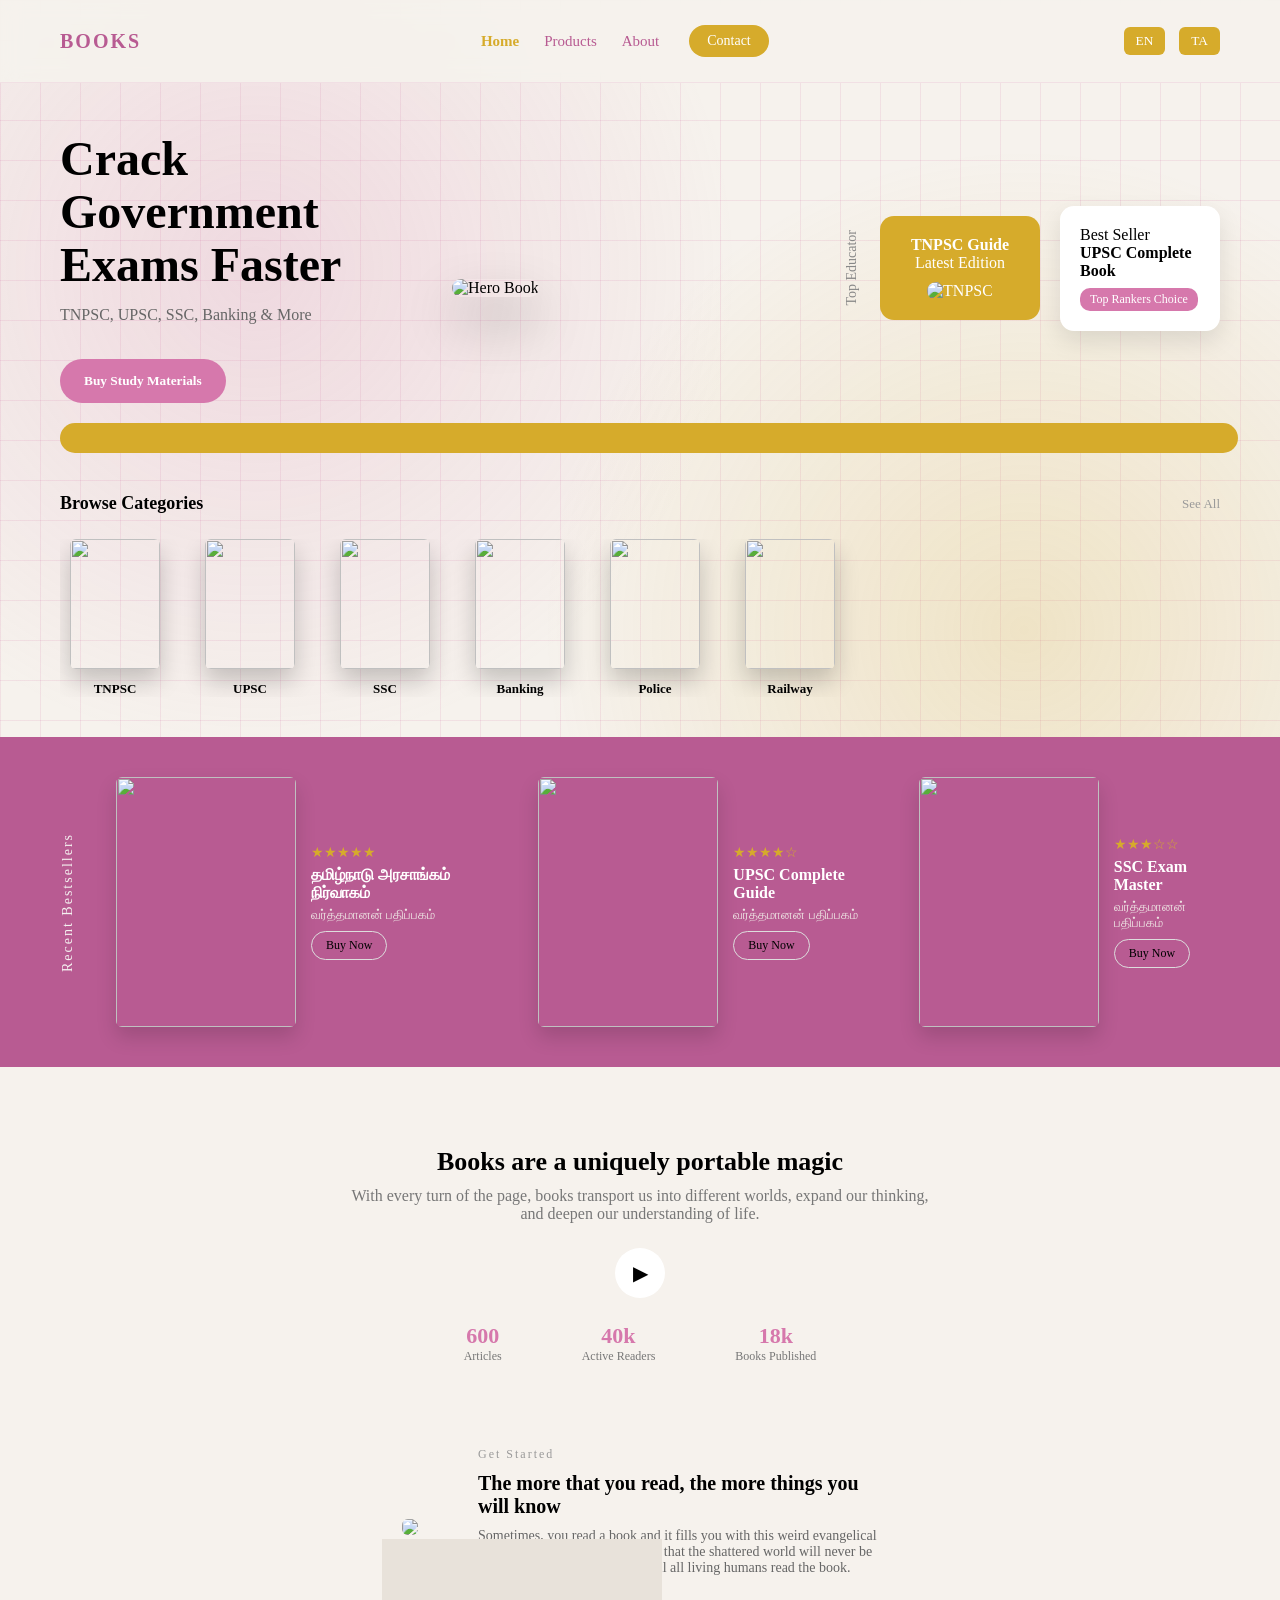
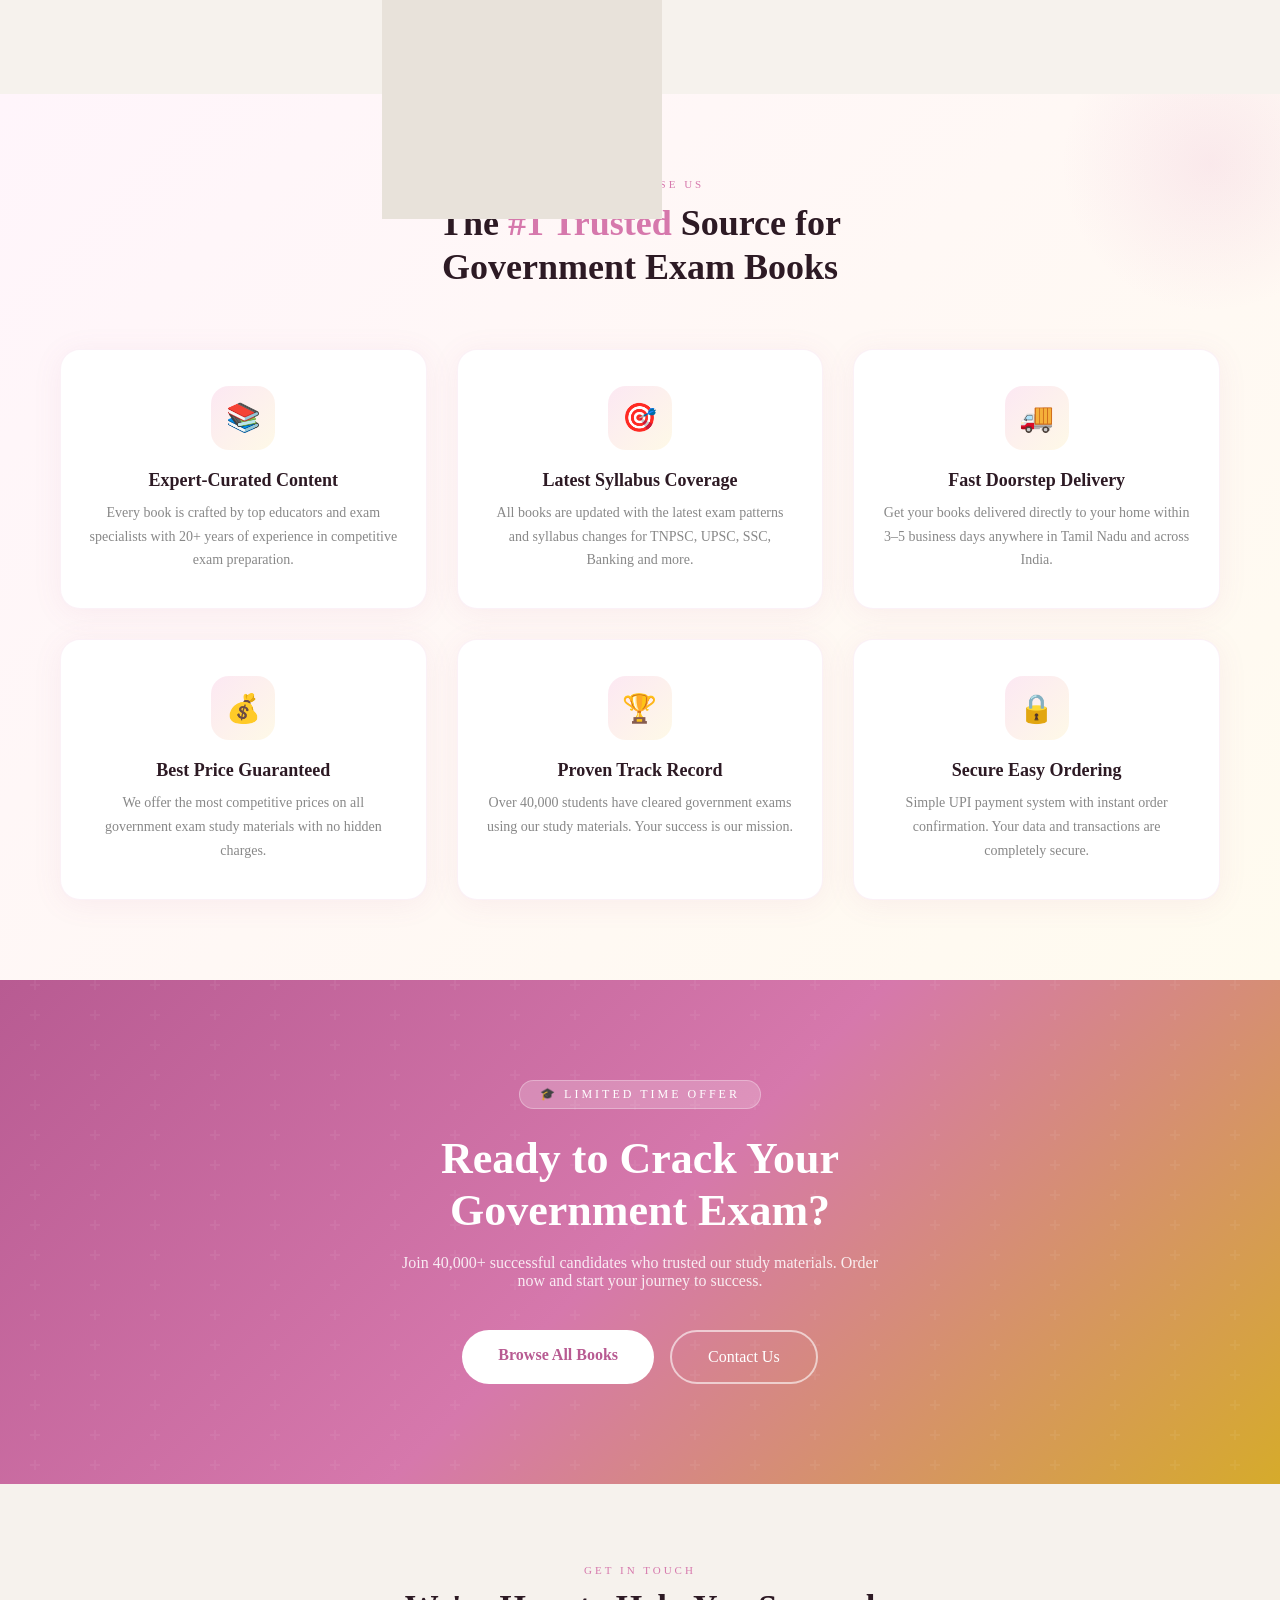
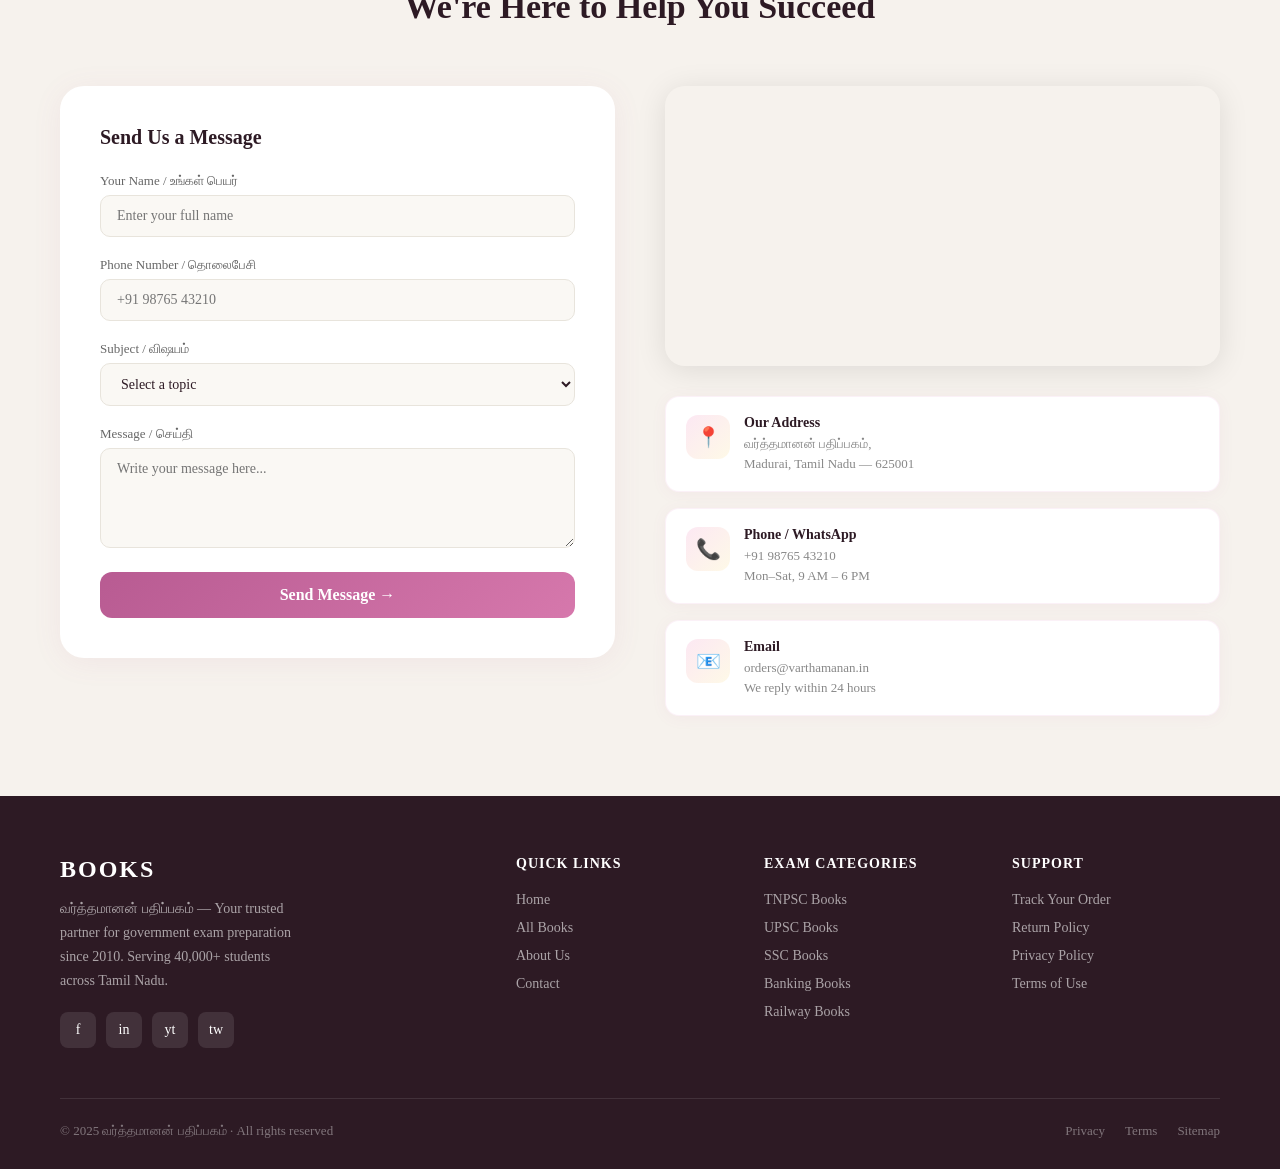
==== index.html @ db27beab "first commit" ====
<!DOCTYPE html>
<html lang="en">
  <head>
    <meta charset="UTF-8" />
    <meta name="viewport" content="width=device-width, initial-scale=1.0" />
    <title>VARTHAMANAN — Government Exam Books</title>
    <link rel="stylesheet" href="./style.css" />
  </head>
  <body>

    <!-- NAV -->
    <header class="nav">
      <a href="index.html" class="logo">BOOKS</a>
      <div class="nav-menu">
        <ul>
          <li><a href="index.html" class="nav-active">Home</a></li>
          <li><a href="products.html">Products</a></li>
          <li><a href="#contact-section">About</a></li>
        </ul>
        <button class="active" onclick="window.location.href='#contact-section'">Contact</button>
      </div>
      <div class="lang">
        <button onclick="setLang('en')">EN</button>
        <button onclick="setLang('ta')">TA</button>
      </div>
    </header>

    <!-- HERO -->
    <section class="hero">
      <div class="hero-left">
        <h1 id="title">Crack Government Exams Faster</h1>
        <p id="subtitle">TNPSC, UPSC, SSC, Banking &amp; More</p>
        <button class="cta" id="ctaBtn" onclick="window.location.href='products.html'">Buy Study Materials</button>
      </div>
      <div class="hero-center">
        <div class="book-card">
          <img src="https://covers.openlibrary.org/b/id/10523338-L.jpg" alt="Hero Book" />
        </div>
      </div>
      <div class="hero-right">
        <div class="vertical-text" id="authorLabel">Top Educator</div>
        <div class="author-card">
          <h4>TNPSC Guide</h4>
          <p>Latest Edition</p>
          <img src="https://covers.openlibrary.org/b/id/11153222-L.jpg" alt="TNPSC" />
        </div>
        <div class="audio-card">
          <p id="audioLabel">Best Seller</p>
          <h4>UPSC Complete Book</h4>
          <div class="badge">Top Rankers Choice</div>
        </div>
      </div>
      <div class="self"></div>
    </section>

    <!-- BROWSE CATEGORIES -->
    <section class="booklist-category-new-section">
      <div class="booklist-category-new-header">
        <h3>Browse Categories</h3>
        <a href="products.html">See All</a>
      </div>
      <div class="booklist-category-new-row">
        <div class="booklist-category-new-item" onclick="window.location.href='products.html?cat=tnpsc'">
          <img src="https://covers.openlibrary.org/b/id/10523338-L.jpg" />
          <p class="booklist-category-new-title">TNPSC</p>
        </div>
        <div class="booklist-category-new-item" onclick="window.location.href='products.html?cat=upsc'">
          <img src="https://covers.openlibrary.org/b/id/11153222-L.jpg" />
          <p class="booklist-category-new-title">UPSC</p>
        </div>
        <div class="booklist-category-new-item" onclick="window.location.href='products.html?cat=ssc'">
          <img src="https://covers.openlibrary.org/b/id/10594765-L.jpg" />
          <p class="booklist-category-new-title">SSC</p>
        </div>
        <div class="booklist-category-new-item" onclick="window.location.href='products.html?cat=banking'">
          <img src="https://covers.openlibrary.org/b/id/10909258-L.jpg" />
          <p class="booklist-category-new-title">Banking</p>
        </div>
        <div class="booklist-category-new-item" onclick="window.location.href='products.html?cat=police'">
          <img src="https://covers.openlibrary.org/b/id/8231856-L.jpg" />
          <p class="booklist-category-new-title">Police</p>
        </div>
        <div class="booklist-category-new-item" onclick="window.location.href='products.html?cat=railway'">
          <img src="https://covers.openlibrary.org/b/id/10521267-L.jpg" />
          <p class="booklist-category-new-title">Railway</p>
        </div>
      </div>
    </section>

    <!-- BESTSELLERS -->
    <section class="booklist-section">
      <div class="booklist-container">
        <div class="booklist-label"><p>Recent Bestsellers</p></div>
        <div class="booklist-wrapper">
          <div class="booklist-item" onclick="window.location.href='product-detail.html?id=1'" style="cursor:pointer">
            <img src="https://covers.openlibrary.org/b/id/8231856-L.jpg" />
            <div class="booklist-info">
              <div class="booklist-stars">★★★★★</div>
              <h4>தமிழ்நாடு அரசாங்கம் நிர்வாகம்</h4>
              <p>வர்த்தமானன் பதிப்பகம்</p>
              <button onclick="event.stopPropagation();window.location.href='product-detail.html?id=1'">Buy Now</button>
            </div>
          </div>
          <div class="booklist-item" onclick="window.location.href='product-detail.html?id=2'" style="cursor:pointer">
            <img src="https://covers.openlibrary.org/b/id/10521267-L.jpg" />
            <div class="booklist-info">
              <div class="booklist-stars">★★★★☆</div>
              <h4>UPSC Complete Guide</h4>
              <p>வர்த்தமானன் பதிப்பகம்</p>
              <button onclick="event.stopPropagation();window.location.href='product-detail.html?id=2'">Buy Now</button>
            </div>
          </div>
          <div class="booklist-item" onclick="window.location.href='product-detail.html?id=3'" style="cursor:pointer">
            <img src="https://covers.openlibrary.org/b/id/10594765-L.jpg" />
            <div class="booklist-info">
              <div class="booklist-stars">★★★☆☆</div>
              <h4>SSC Exam Master</h4>
              <p>வர்த்தமானன் பதிப்பகம்</p>
              <button onclick="event.stopPropagation();window.location.href='product-detail.html?id=3'">Buy Now</button>
            </div>
          </div>
        </div>
      </div>
    </section>

    <!-- ABOUT / STATS -->
    <section class="aboutsection-main">
      <div class="aboutsection-top">
        <h2>Books are a uniquely portable magic</h2>
        <p>With every turn of the page, books transport us into different worlds, expand our thinking, and deepen our understanding of life.</p>
      </div>
      <div class="aboutsection-video">
        <img src="https://images.unsplash.com/photo-1524995997946-a1c2e315a42f?w=600" />
        <div class="aboutsection-play">▶</div>
      </div>
      <div class="aboutsection-stats">
        <div><h3>600</h3><p>Articles</p></div>
        <div><h3>40k</h3><p>Active Readers</p></div>
        <div><h3>18k</h3><p>Books Published</p></div>
      </div>
      <div class="aboutsection-bottom">
        <div class="aboutsection-image">
          <div class="aboutsection-bg"></div>
          <img src="https://images.unsplash.com/photo-1527980965255-d3b416303d12?w=400" />
        </div>
        <div class="aboutsection-text">
          <span>Get Started</span>
          <h3>The more that you read, the more things you will know</h3>
          <p>Sometimes, you read a book and it fills you with this weird evangelical zeal, and you become convinced that the shattered world will never be put back together unless and until all living humans read the book.</p>
          <div class="aboutsection-sign">— Muhammad Iqbal</div>
        </div>
      </div>
    </section>

    <!-- WHY CHOOSE US -->
    <section class="why-section">
      <div class="why-heading-wrap">
        <div class="why-kicker">Why Choose Us</div>
        <h2 class="why-heading">The <span>#1 Trusted</span> Source for<br/>Government Exam Books</h2>
      </div>
      <div class="why-grid">
        <div class="why-card">
          <div class="why-icon">📚</div>
          <h4>Expert-Curated Content</h4>
          <p>Every book is crafted by top educators and exam specialists with 20+ years of experience in competitive exam preparation.</p>
        </div>
        <div class="why-card">
          <div class="why-icon">🎯</div>
          <h4>Latest Syllabus Coverage</h4>
          <p>All books are updated with the latest exam patterns and syllabus changes for TNPSC, UPSC, SSC, Banking and more.</p>
        </div>
        <div class="why-card">
          <div class="why-icon">🚚</div>
          <h4>Fast Doorstep Delivery</h4>
          <p>Get your books delivered directly to your home within 3–5 business days anywhere in Tamil Nadu and across India.</p>
        </div>
        <div class="why-card">
          <div class="why-icon">💰</div>
          <h4>Best Price Guaranteed</h4>
          <p>We offer the most competitive prices on all government exam study materials with no hidden charges.</p>
        </div>
        <div class="why-card">
          <div class="why-icon">🏆</div>
          <h4>Proven Track Record</h4>
          <p>Over 40,000 students have cleared government exams using our study materials. Your success is our mission.</p>
        </div>
        <div class="why-card">
          <div class="why-icon">🔒</div>
          <h4>Secure Easy Ordering</h4>
          <p>Simple UPI payment system with instant order confirmation. Your data and transactions are completely secure.</p>
        </div>
      </div>
    </section>

    <!-- FINAL CTA -->
    <section class="final-cta-section">
      <div class="cta-tag">🎓 Limited Time Offer</div>
      <h2>Ready to Crack Your<br/>Government Exam?</h2>
      <p>Join 40,000+ successful candidates who trusted our study materials. Order now and start your journey to success.</p>
      <div class="cta-buttons">
        <a href="products.html" class="cta-btn-primary">Browse All Books</a>
        <a href="#contact-section" class="cta-btn-secondary">Contact Us</a>
      </div>
    </section>

    <!-- CONTACT & MAP -->
    <section class="contact-section" id="contact-section">
      <div class="contact-heading-wrap">
        <span class="contact-kicker">Get In Touch</span>
        <h2 class="contact-heading">We're Here to Help You Succeed</h2>
      </div>
      <div class="contact-grid">
        <div class="contact-form-wrap">
          <h3>Send Us a Message</h3>
          <div class="cf-group">
            <label>Your Name / உங்கள் பெயர்</label>
            <input type="text" id="cf-name" placeholder="Enter your full name" />
          </div>
          <div class="cf-group">
            <label>Phone Number / தொலைபேசி</label>
            <input type="tel" id="cf-phone" placeholder="+91 98765 43210" />
          </div>
          <div class="cf-group">
            <label>Subject / விஷயம்</label>
            <select id="cf-subject">
              <option value="">Select a topic</option>
              <option>Book Order Enquiry</option>
              <option>Delivery Status</option>
              <option>Payment Issue</option>
              <option>Bulk Order Request</option>
              <option>Other</option>
            </select>
          </div>
          <div class="cf-group">
            <label>Message / செய்தி</label>
            <textarea id="cf-message" placeholder="Write your message here..."></textarea>
          </div>
          <button class="cf-submit" onclick="submitContact()">Send Message →</button>
        </div>
        <div class="map-info-wrap">
          <div class="map-embed">
            <iframe
              src="https://www.google.com/maps/embed?pb=!1m18!1m12!1m3!1d62965.13085788316!2d78.08339764999999!3d9.919314199999999!2m3!1f0!2f0!3f0!3m2!1i1024!2i768!4f13.1!3m3!1m2!1s0x3b00c582b1189633%3A0xdc955b7264f5a26d!2sMadurai%2C%20Tamil%20Nadu!5e0!3m2!1sen!2sin!4v1710000000000"
              allowfullscreen="" loading="lazy">
            </iframe>
          </div>
          <div class="contact-info-cards">
            <div class="contact-info-card">
              <div class="ci-icon">📍</div>
              <div class="ci-text">
                <h5>Our Address</h5>
                <p>வர்த்தமானன் பதிப்பகம்,<br/>Madurai, Tamil Nadu — 625001</p>
              </div>
            </div>
            <div class="contact-info-card">
              <div class="ci-icon">📞</div>
              <div class="ci-text">
                <h5>Phone / WhatsApp</h5>
                <p>+91 98765 43210<br/>Mon–Sat, 9 AM – 6 PM</p>
              </div>
            </div>
            <div class="contact-info-card">
              <div class="ci-icon">📧</div>
              <div class="ci-text">
                <h5>Email</h5>
                <p>orders@varthamanan.in<br/>We reply within 24 hours</p>
              </div>
            </div>
          </div>
        </div>
      </div>
    </section>

    <!-- FOOTER -->
    <footer class="site-footer">
      <div class="footer-grid">
        <div class="footer-brand">
          <div class="footer-logo">BOOKS</div>
          <p>வர்த்தமானன் பதிப்பகம் — Your trusted partner for government exam preparation since 2010. Serving 40,000+ students across Tamil Nadu.</p>
          <div class="footer-social">
            <a href="#">f</a>
            <a href="#">in</a>
            <a href="#">yt</a>
            <a href="#">tw</a>
          </div>
        </div>
        <div class="footer-col">
          <h5>Quick Links</h5>
          <ul>
            <li><a href="index.html">Home</a></li>
            <li><a href="products.html">All Books</a></li>
            <li><a href="#contact-section">About Us</a></li>
            <li><a href="#contact-section">Contact</a></li>
          </ul>
        </div>
        <div class="footer-col">
          <h5>Exam Categories</h5>
          <ul>
            <li><a href="products.html?cat=tnpsc">TNPSC Books</a></li>
            <li><a href="products.html?cat=upsc">UPSC Books</a></li>
            <li><a href="products.html?cat=ssc">SSC Books</a></li>
            <li><a href="products.html?cat=banking">Banking Books</a></li>
            <li><a href="products.html?cat=railway">Railway Books</a></li>
          </ul>
        </div>
        <div class="footer-col">
          <h5>Support</h5>
          <ul>
            <li><a href="#">Track Your Order</a></li>
            <li><a href="#">Return Policy</a></li>
            <li><a href="#">Privacy Policy</a></li>
            <li><a href="#">Terms of Use</a></li>
          </ul>
        </div>
      </div>
      <div class="footer-bottom">
        <p>© 2025 வர்த்தமானன் பதிப்பகம் · All rights reserved</p>
        <div class="footer-bottom-links">
          <a href="#">Privacy</a>
          <a href="#">Terms</a>
          <a href="#">Sitemap</a>
        </div>
      </div>
    </footer>

    <!-- TOAST -->
    <div class="toast" id="toast">✅ <span>Message sent!</span> We'll get back to you soon.</div>

    <script>
      const content = {
        en: {
          title: "Crack Government Exams Faster",
          subtitle: "TNPSC, UPSC, SSC, Banking & More",
          authorLabel: "Top Educator",
          audioLabel: "Best Seller",
          cta: "Buy Study Materials",
        },
        ta: {
          title: "அரசு தேர்வில் வெற்றி பெறுங்கள்",
          subtitle: "TNPSC, UPSC, SSC மற்றும் பிற தேர்வுகள்",
          authorLabel: "சிறந்த ஆசிரியர்",
          audioLabel: "சிறந்த விற்பனை",
          cta: "புத்தகங்களை வாங்க",
        },
      };

      function setLang(lang) {
        document.getElementById("title").innerText = content[lang].title;
        document.getElementById("subtitle").innerText = content[lang].subtitle;
        document.getElementById("authorLabel").innerText = content[lang].authorLabel;
        document.getElementById("audioLabel").innerText = content[lang].audioLabel;
        document.getElementById("ctaBtn").innerText = content[lang].cta;
      }

      function submitContact() {
        const name = document.getElementById('cf-name').value.trim();
        if (!name) { alert('Please enter your name.'); return; }
        const toast = document.getElementById('toast');
        toast.classList.add('show');
        setTimeout(() => toast.classList.remove('show'), 3500);
        document.getElementById('cf-name').value = '';
        document.getElementById('cf-phone').value = '';
        document.getElementById('cf-subject').value = '';
        document.getElementById('cf-message').value = '';
      }
    </script>
  </body>
</html>
---- style.css ----
* {
  margin: 0;
  padding: 0;
  box-sizing: border-box;
  font-family: "Georgia", serif;
}

/* ANIMATED GRID BACKGROUND */
body {
  background: #f6f2ed;
  overflow-x: hidden;
}

/* Grid Layer */
body::before {
  content: "";
  position: fixed;
  inset: 0;
  background-image: linear-gradient(rgba(214, 120, 172, 0.15) 1px, transparent 1px),
    linear-gradient(90deg, rgba(214, 120, 172, 0.15) 1px, transparent 1px);
  background-size: 40px 40px;
  z-index: -2;
  animation: gridMove 10s linear infinite;
}

/* Glow Gradient Layer */
body::after {
  content: "";
  position: fixed;
  inset: 0;
  background: radial-gradient(circle at 20% 30%, rgba(214, 120, 172, 0.2), transparent 40%),
    radial-gradient(circle at 80% 70%, rgba(214, 171, 43, 0.2), transparent 40%);
  z-index: -1;
  animation: glowMove 8s ease-in-out infinite alternate;
}

@keyframes gridMove {
  0% { transform: translate(0, 0); }
  100% { transform: translate(40px, 40px); }
}
@keyframes glowMove {
  0% { transform: scale(1); }
  100% { transform: scale(1.2); }
}

/* NAV */
.nav {
  display: flex;
  justify-content: space-between;
  align-items: center;
  padding: 25px 60px;
  position: sticky;
  top: 0;
  z-index: 100;
  background: rgba(246, 242, 237, 0.92);
  backdrop-filter: blur(10px);
  border-bottom: 1px solid rgba(214, 120, 172, 0.15);
}
.logo {
  font-weight: bold;
  letter-spacing: 2px;
  font-size: 20px;
  color: #b85b92;
  text-decoration: none;
}
.nav-menu { display: flex; align-items: center; gap: 25px; }
.nav-menu ul { display: flex; align-items: center; gap: 25px; }
.nav-menu ul li { list-style: none; }
.nav-menu ul li a {
  text-decoration: none;
  color: #b85b92;
  transition: 0.2s;
  font-size: 15px;
}
.nav-menu ul li a:hover { color: #d6ab2b; }
.nav-menu button {
  border: none; padding: 8px 18px; margin: 0 5px;
  border-radius: 20px; background: #eee; cursor: pointer;
  transition: 0.2s; font-size: 14px;
}
.nav-menu button:hover { background: #d678ac; color: white; }
.nav-menu .active { background: #d6ab2b; color: white; }
.lang button {
  margin-left: 10px; padding: 6px 12px; border: none;
  border-radius: 6px; background: #d6ab2b; color: white; cursor: pointer;
}

/* HERO */
.hero {
  display: flex; align-items: center; justify-content: space-between;
  padding: 50px 60px; position: relative;
}
.hero-left { width: 300px; }
.hero-left h1 { font-size: 48px; line-height: 1.1; }
.hero-left p { margin: 15px 0; color: #666; }
.cta {
  margin-top: 20px; padding: 14px 24px; border: none;
  border-radius: 30px; background: #d678ac; color: white;
  font-weight: bold; cursor: pointer; transition: 0.3s;
}
.cta:hover { background: #b85b92; }
.hero-center { position: relative; }
.book-card { width: 300px; transform: translateY(20px); }
.book-card img { width: 100%; border-radius: 12px; box-shadow: 0 25px 50px rgba(0,0,0,0.25); }
.hero-right { display: flex; align-items: center; gap: 20px; }
.hero-para { width: 50%; }
.vertical-text { writing-mode: vertical-rl; transform: rotate(180deg); font-size: 14px; color: #888; }
.self { width: 92%; background-color: #d6ab2b; border-radius: 20px; height: 30px; position: absolute; bottom: 0%; }
.author-card {
  background: #d6ab2b; padding: 20px; border-radius: 14px;
  width: 160px; text-align: center; color: white;
}
.author-card img { width: 100%; border-radius: 10px; margin-top: 10px; }
.audio-card { background: #fff; padding: 20px; border-radius: 14px; width: 160px; box-shadow: 0 10px 25px rgba(0,0,0,0.1); }
.audio-card .badge {
  background: #d678ac; color: white; padding: 4px 10px;
  border-radius: 10px; font-size: 12px; display: inline-block; margin-top: 8px;
}
@media (max-width: 900px) {
  .hero { flex-direction: column; gap: 40px; text-align: center; }
  .hero-right { flex-direction: column; }
}

/* BOOKLIST SECTION */
.booklist-section { background-color: #b85b92; padding: 40px 60px; color: #fff; }
.booklist-container { display: flex; align-items: center; gap: 40px; }
.booklist-label { writing-mode: vertical-rl; transform: rotate(180deg); font-size: 14px; color: #f4f0f0; letter-spacing: 2px; }
.booklist-wrapper { display: flex; gap: 50px; }
.booklist-item { display: flex; align-items: center; gap: 15px; transition: 0.3s ease; }
.booklist-item img { width: 180px; height: 250px; object-fit: cover; border-radius: 6px; box-shadow: 0 10px 20px rgba(0,0,0,0.15); }
.booklist-info h4 { font-size: 16px; margin: 5px 0; }
.booklist-info p { font-size: 13px; color: #ede2e2; }
.booklist-stars { color: #d6ab2b; font-size: 14px; }
.booklist-info button { margin-top: 8px; padding: 6px 14px; border-radius: 20px; border: 1px solid #ddd; background: transparent; cursor: pointer; font-size: 12px; transition: 0.3s; }
.booklist-item:hover { transform: translateY(-5px); }
.booklist-item:hover button { background: #d678ac; color: #fff; border-color: #d678ac; }
@media (max-width: 900px) {
  .booklist-container { flex-direction: column; }
  .booklist-label { writing-mode: horizontal-tb; transform: none; }
  .booklist-wrapper { flex-direction: column; gap: 25px; }
}

/* BROWSE CATEGORIES */
.booklist-category-new-section { padding: 40px 60px; }
.booklist-category-new-header { display: flex; justify-content: space-between; align-items: center; margin-bottom: 25px; }
.booklist-category-new-header h3 { font-size: 18px; }
.booklist-category-new-header a { font-size: 13px; text-decoration: none; color: #999; }
.booklist-category-new-row { display: flex; gap: 25px; overflow-x: auto; }
.booklist-category-new-item { min-width: 110px; text-align: center; cursor: pointer; transition: 0.3s; }
.booklist-category-new-item img { width: 90px; height: 130px; object-fit: cover; border-radius: 6px; box-shadow: 0 12px 25px rgba(0,0,0,0.2); }
.booklist-category-new-title { margin-top: 8px; font-size: 13px; font-weight: 600; }
.booklist-category-new-item:hover { transform: translateY(-8px) scale(1.05); }
.booklist-category-new-row::-webkit-scrollbar { display: none; }

/* ABOUT SECTION */
.aboutsection-main { padding: 80px 60px; text-align: center; }
.aboutsection-top h2 { font-size: 26px; margin-bottom: 10px; }
.aboutsection-top p { color: #777; max-width: 600px; margin: auto; }
.aboutsection-video { position: relative; margin: 40px auto; width: 500px; }
.aboutsection-video img { width: 100%; border-radius: 6px; }
.aboutsection-play {
  position: absolute; top: 50%; left: 50%; transform: translate(-50%, -50%);
  background: white; width: 50px; height: 50px; border-radius: 50%;
  display: flex; align-items: center; justify-content: center;
  font-size: 20px; cursor: pointer;
}
.aboutsection-stats { display: flex; justify-content: center; gap: 80px; margin: 30px 0; }
.aboutsection-stats h3 { color: #d678ac; font-size: 22px; }
.aboutsection-stats p { font-size: 12px; color: #777; }
.aboutsection-bottom { display: flex; align-items: center; justify-content: center; gap: 60px; margin-top: 80px; }
.aboutsection-image { position: relative; }
.aboutsection-image img { width: 280px; border-radius: 6px; position: relative; z-index: 2; }
.aboutsection-bg { position: absolute; width: 280px; height: 280px; background: #e8e2da; top: 20px; left: -20px; z-index: 1; }
.aboutsection-text { max-width: 400px; text-align: left; }
.aboutsection-text span { font-size: 12px; letter-spacing: 2px; color: #999; }
.aboutsection-text h3 { margin: 10px 0; font-size: 20px; }
.aboutsection-text p { color: #666; font-size: 14px; margin-bottom: 20px; }
.aboutsection-sign { font-family: cursive; color: #999; }
@media (max-width: 900px) {
  .aboutsection-bottom { flex-direction: column; text-align: center; }
  .aboutsection-text { text-align: center; }
  .aboutsection-video { width: 100%; }
}

/* ========== WHY CHOOSE US SECTION ========== */
.why-section {
  padding: 80px 60px;
  background: linear-gradient(135deg, #fff5fb 0%, #fffbef 100%);
  position: relative;
  overflow: hidden;
}
.why-section::before {
  content: '';
  position: absolute;
  top: -80px; right: -80px;
  width: 300px; height: 300px;
  background: radial-gradient(circle, rgba(214,120,172,0.12), transparent 70%);
  border-radius: 50%;
}
.why-heading-wrap { text-align: center; margin-bottom: 60px; }
.why-kicker {
  display: inline-block;
  font-size: 11px; letter-spacing: 3px; text-transform: uppercase;
  color: #d678ac; margin-bottom: 12px; font-family: Georgia, serif;
}
.why-heading { font-size: 36px; font-weight: bold; color: #2d1a24; line-height: 1.2; }
.why-heading span { color: #d678ac; }
.why-grid {
  display: grid;
  grid-template-columns: repeat(3, 1fr);
  gap: 30px;
}
.why-card {
  background: white;
  border-radius: 20px;
  padding: 36px 28px;
  text-align: center;
  box-shadow: 0 4px 30px rgba(184,91,146,0.08);
  border: 1px solid rgba(214,120,172,0.1);
  transition: all 0.3s ease;
  position: relative;
  overflow: hidden;
}
.why-card::after {
  content: '';
  position: absolute;
  bottom: 0; left: 0; right: 0;
  height: 3px;
  background: linear-gradient(90deg, #d678ac, #d6ab2b);
  transform: scaleX(0);
  transition: transform 0.3s ease;
}
.why-card:hover { transform: translateY(-8px); box-shadow: 0 12px 50px rgba(184,91,146,0.15); }
.why-card:hover::after { transform: scaleX(1); }
.why-icon {
  width: 64px; height: 64px; margin: 0 auto 20px;
  background: linear-gradient(135deg, #fce8f3, #fef9e7);
  border-radius: 18px; display: flex; align-items: center;
  justify-content: center; font-size: 28px;
}
.why-card h4 { font-size: 18px; color: #2d1a24; margin-bottom: 10px; }
.why-card p { font-size: 14px; color: #888; line-height: 1.7; }
@media (max-width: 900px) {
  .why-grid { grid-template-columns: 1fr; }
  .why-section { padding: 60px 24px; }
}

/* ========== FINAL CTA SECTION ========== */
.final-cta-section {
  padding: 100px 60px;
  background: linear-gradient(135deg, #b85b92 0%, #d678ac 50%, #d6ab2b 100%);
  text-align: center;
  position: relative;
  overflow: hidden;
}
.final-cta-section::before {
  content: '';
  position: absolute; inset: 0;
  background: url("data:image/svg+xml,%3Csvg width='60' height='60' viewBox='0 0 60 60' xmlns='http://www.w3.org/2000/svg'%3E%3Cg fill='none' fill-rule='evenodd'%3E%3Cg fill='%23ffffff' fill-opacity='0.05'%3E%3Cpath d='M36 34v-4h-2v4h-4v2h4v4h2v-4h4v-2h-4zm0-30V0h-2v4h-4v2h4v4h2V6h4V4h-4z'/%3E%3C/g%3E%3C/g%3E%3C/svg%3E");
}
.final-cta-section .cta-tag {
  display: inline-block;
  background: rgba(255,255,255,0.2);
  color: white; font-size: 12px; letter-spacing: 3px;
  text-transform: uppercase; padding: 6px 20px;
  border-radius: 30px; margin-bottom: 24px;
  border: 1px solid rgba(255,255,255,0.3);
}
.final-cta-section h2 {
  font-size: 44px; color: white; line-height: 1.2;
  margin-bottom: 16px; font-weight: bold;
}
.final-cta-section p { color: rgba(255,255,255,0.85); font-size: 16px; max-width: 500px; margin: 0 auto 40px; }
.cta-buttons { display: flex; gap: 16px; justify-content: center; flex-wrap: wrap; }
.cta-btn-primary {
  padding: 16px 36px; background: white; color: #b85b92;
  border: none; border-radius: 30px; font-size: 16px; font-weight: bold;
  cursor: pointer; transition: 0.3s; text-decoration: none; display: inline-block;
}
.cta-btn-primary:hover { transform: translateY(-3px); box-shadow: 0 12px 40px rgba(0,0,0,0.2); }
.cta-btn-secondary {
  padding: 16px 36px; background: transparent; color: white;
  border: 2px solid rgba(255,255,255,0.6); border-radius: 30px;
  font-size: 16px; cursor: pointer; transition: 0.3s;
  text-decoration: none; display: inline-block;
}
.cta-btn-secondary:hover { background: rgba(255,255,255,0.15); }

/* ========== CONTACT & MAP SECTION ========== */
.contact-section { padding: 80px 60px; background: #f6f2ed; }
.contact-heading-wrap { text-align: center; margin-bottom: 60px; }
.contact-kicker { font-size: 11px; letter-spacing: 3px; text-transform: uppercase; color: #d678ac; margin-bottom: 12px; display: block; }
.contact-heading { font-size: 34px; font-weight: bold; color: #2d1a24; }
.contact-grid { display: grid; grid-template-columns: 1fr 1fr; gap: 50px; align-items: start; }
.contact-form-wrap { background: white; border-radius: 24px; padding: 40px; box-shadow: 0 4px 30px rgba(184,91,146,0.08); }
.contact-form-wrap h3 { font-size: 20px; color: #2d1a24; margin-bottom: 24px; }
.cf-group { margin-bottom: 20px; }
.cf-group label { display: block; font-size: 13px; color: #666; margin-bottom: 6px; font-family: Georgia, serif; }
.cf-group input, .cf-group textarea, .cf-group select {
  width: 100%; padding: 12px 16px; border: 1.5px solid #e8e4dc;
  border-radius: 10px; font-size: 14px; font-family: Georgia, serif;
  background: #faf8f4; color: #2d1a24; outline: none; transition: 0.2s;
}
.cf-group input:focus, .cf-group textarea:focus, .cf-group select:focus { border-color: #d678ac; box-shadow: 0 0 0 3px rgba(214,120,172,0.1); }
.cf-group textarea { resize: vertical; min-height: 100px; }
.cf-submit {
  width: 100%; padding: 14px; background: linear-gradient(135deg, #b85b92, #d678ac);
  color: white; border: none; border-radius: 12px; font-size: 16px;
  font-weight: bold; cursor: pointer; transition: 0.3s; font-family: Georgia, serif;
}
.cf-submit:hover { transform: translateY(-2px); box-shadow: 0 8px 30px rgba(184,91,146,0.3); }
.map-info-wrap {}
.map-embed {
  border-radius: 20px; overflow: hidden;
  box-shadow: 0 4px 30px rgba(0,0,0,0.1); margin-bottom: 30px;
}
.map-embed iframe { width: 100%; height: 280px; border: none; display: block; }
.contact-info-cards { display: flex; flex-direction: column; gap: 16px; }
.contact-info-card {
  background: white; border-radius: 14px; padding: 18px 20px;
  display: flex; align-items: flex-start; gap: 14px;
  box-shadow: 0 2px 16px rgba(184,91,146,0.06);
  border: 1px solid rgba(214,120,172,0.1);
}
.ci-icon {
  width: 44px; height: 44px; border-radius: 12px;
  background: linear-gradient(135deg, #fce8f3, #fef9e7);
  display: flex; align-items: center; justify-content: center;
  font-size: 20px; flex-shrink: 0;
}
.ci-text h5 { font-size: 14px; color: #2d1a24; margin-bottom: 3px; }
.ci-text p { font-size: 13px; color: #888; line-height: 1.5; }
@media (max-width: 900px) {
  .contact-grid { grid-template-columns: 1fr; }
  .contact-section { padding: 60px 24px; }
}

/* ========== FOOTER ========== */
.site-footer {
  background: #2d1a24;
  color: rgba(255,255,255,0.8);
  padding: 60px 60px 30px;
}
.footer-grid { display: grid; grid-template-columns: 2fr 1fr 1fr 1fr; gap: 40px; margin-bottom: 50px; }
.footer-brand .footer-logo { font-size: 24px; font-weight: bold; color: white; letter-spacing: 2px; margin-bottom: 14px; }
.footer-brand p { font-size: 14px; line-height: 1.7; color: rgba(255,255,255,0.6); max-width: 240px; }
.footer-social { display: flex; gap: 10px; margin-top: 20px; }
.footer-social a {
  width: 36px; height: 36px; background: rgba(255,255,255,0.1);
  border-radius: 8px; display: flex; align-items: center; justify-content: center;
  color: white; text-decoration: none; font-size: 14px; transition: 0.2s;
}
.footer-social a:hover { background: #d678ac; }
.footer-col h5 { font-size: 14px; color: white; letter-spacing: 1px; text-transform: uppercase; margin-bottom: 18px; }
.footer-col ul { list-style: none; }
.footer-col ul li { margin-bottom: 10px; }
.footer-col ul li a { color: rgba(255,255,255,0.6); text-decoration: none; font-size: 14px; transition: 0.2s; }
.footer-col ul li a:hover { color: #d6ab2b; }
.footer-bottom { border-top: 1px solid rgba(255,255,255,0.1); padding-top: 24px; display: flex; justify-content: space-between; align-items: center; }
.footer-bottom p { font-size: 13px; color: rgba(255,255,255,0.4); }
.footer-bottom-links { display: flex; gap: 20px; }
.footer-bottom-links a { font-size: 13px; color: rgba(255,255,255,0.4); text-decoration: none; }
.footer-bottom-links a:hover { color: #d6ab2b; }
@media (max-width: 900px) {
  .footer-grid { grid-template-columns: 1fr 1fr; }
  .site-footer { padding: 40px 24px 24px; }
  .footer-bottom { flex-direction: column; gap: 12px; text-align: center; }
  .nav { padding: 20px 24px; }
  .booklist-category-new-section { padding: 40px 24px; }
  .booklist-section { padding: 40px 24px; }
  .aboutsection-main { padding: 60px 24px; }
  .why-section { padding: 60px 24px; }
  .final-cta-section { padding: 60px 24px; }
  .hero { padding: 40px 24px; }
}

/* ========== PRODUCTS PAGE ========== */
.products-hero {
  padding: 60px 60px 40px;
  text-align: center;
}
.products-hero h1 { font-size: 42px; color: #2d1a24; margin-bottom: 12px; }
.products-hero p { color: #888; font-size: 16px; max-width: 500px; margin: 0 auto; }
.products-filter {
  display: flex; gap: 12px; justify-content: center;
  padding: 0 60px 40px; flex-wrap: wrap;
}
.filter-btn {
  padding: 8px 20px; border-radius: 30px; border: 2px solid #e8e4dc;
  background: white; cursor: pointer; font-size: 14px; transition: 0.2s;
  font-family: Georgia, serif; color: #666;
}
.filter-btn:hover, .filter-btn.active { background: #d678ac; color: white; border-color: #d678ac; }
.products-grid {
  display: grid;
  grid-template-columns: repeat(3, 1fr);
  gap: 30px;
  padding: 0 60px 80px;
}
.product-card {
  background: white; border-radius: 20px; overflow: hidden;
  box-shadow: 0 4px 20px rgba(184,91,146,0.08);
  border: 1px solid rgba(214,120,172,0.1);
  transition: all 0.3s ease; cursor: pointer;
  text-decoration: none; display: block; color: inherit;
}
.product-card:hover { transform: translateY(-8px); box-shadow: 0 16px 50px rgba(184,91,146,0.18); }
.product-card-img { position: relative; overflow: hidden; height: 280px; background: #f9f5f2; }
.product-card-img img { width: 100%; height: 100%; object-fit: cover; transition: transform 0.4s; }
.product-card:hover .product-card-img img { transform: scale(1.05); }
.product-badge {
  position: absolute; top: 12px; left: 12px;
  background: #d678ac; color: white; font-size: 11px;
  padding: 4px 10px; border-radius: 20px; font-weight: bold;
}
.product-card-body { padding: 20px; }
.product-category { font-size: 11px; letter-spacing: 2px; text-transform: uppercase; color: #d678ac; margin-bottom: 6px; }
.product-card-body h3 { font-size: 16px; color: #2d1a24; margin-bottom: 8px; line-height: 1.4; }
.product-card-body .stars { color: #d6ab2b; font-size: 13px; margin-bottom: 10px; }
.product-card-footer { display: flex; justify-content: space-between; align-items: center; }
.product-price { font-size: 18px; font-weight: bold; color: #b85b92; }
.product-buy-btn {
  padding: 8px 16px; background: #d678ac; color: white;
  border: none; border-radius: 20px; font-size: 13px; cursor: pointer;
  transition: 0.2s; font-family: Georgia, serif;
}
.product-buy-btn:hover { background: #b85b92; }
@media (max-width: 900px) {
  .products-grid { grid-template-columns: 1fr 1fr; padding: 0 24px 60px; }
  .products-hero { padding: 40px 24px 30px; }
  .products-filter { padding: 0 24px 30px; }
}
@media (max-width: 600px) {
  .products-grid { grid-template-columns: 1fr; }
}

/* ========== PRODUCT DETAIL PAGE ========== */
.detail-section { padding: 60px; }
.breadcrumb { font-size: 13px; color: #888; margin-bottom: 30px; }
.breadcrumb a { color: #d678ac; text-decoration: none; }
.breadcrumb a:hover { color: #b85b92; }
.detail-grid { display: grid; grid-template-columns: 1fr 1fr; gap: 60px; align-items: start; }
.detail-img-wrap {
  background: white; border-radius: 24px; overflow: hidden;
  box-shadow: 0 8px 40px rgba(184,91,146,0.12);
  aspect-ratio: 3/4; display: flex; align-items: center; justify-content: center;
}
.detail-img-wrap img { width: 100%; height: 100%; object-fit: cover; }
.detail-info {}
.detail-cat { font-size: 11px; letter-spacing: 3px; text-transform: uppercase; color: #d678ac; margin-bottom: 10px; }
.detail-title { font-size: 32px; color: #2d1a24; line-height: 1.2; margin-bottom: 8px; }
.detail-author { font-size: 15px; color: #888; margin-bottom: 16px; font-style: italic; }
.detail-stars { color: #d6ab2b; font-size: 16px; margin-bottom: 20px; }
.detail-price-wrap { display: flex; align-items: center; gap: 16px; margin-bottom: 24px; }
.detail-price { font-size: 36px; font-weight: bold; color: #b85b92; }
.detail-original-price { font-size: 18px; color: #ccc; text-decoration: line-through; }
.detail-discount { background: #d6ab2b; color: white; padding: 4px 12px; border-radius: 20px; font-size: 13px; font-weight: bold; }
.detail-desc { font-size: 15px; color: #666; line-height: 1.8; margin-bottom: 28px; }
.detail-specs { background: white; border-radius: 16px; padding: 20px; margin-bottom: 28px; }
.detail-specs h4 { font-size: 14px; color: #2d1a24; margin-bottom: 14px; letter-spacing: 1px; text-transform: uppercase; }
.spec-row { display: flex; justify-content: space-between; padding: 8px 0; border-bottom: 1px solid #f0ece6; font-size: 14px; }
.spec-row:last-child { border-bottom: none; }
.spec-label { color: #888; }
.spec-val { color: #2d1a24; font-weight: 500; }
.detail-actions { display: flex; gap: 14px; flex-wrap: wrap; }
.detail-order-btn {
  flex: 1; min-width: 180px; padding: 16px 28px;
  background: linear-gradient(135deg, #b85b92, #d678ac);
  color: white; border: none; border-radius: 14px;
  font-size: 16px; font-weight: bold; cursor: pointer;
  transition: 0.3s; font-family: Georgia, serif; text-align: center;
  text-decoration: none; display: inline-block;
}
.detail-order-btn:hover { transform: translateY(-2px); box-shadow: 0 8px 30px rgba(184,91,146,0.3); }
.detail-wishlist-btn {
  padding: 16px 20px; background: white; color: #b85b92;
  border: 2px solid #d678ac; border-radius: 14px; font-size: 20px;
  cursor: pointer; transition: 0.2s;
}
.detail-wishlist-btn:hover { background: #fce8f3; }
.related-section { padding: 0 60px 80px; }
.related-section h2 { font-size: 26px; color: #2d1a24; margin-bottom: 30px; }
.related-grid { display: grid; grid-template-columns: repeat(4, 1fr); gap: 20px; }
@media (max-width: 900px) {
  .detail-section { padding: 30px 24px; }
  .detail-grid { grid-template-columns: 1fr; gap: 30px; }
  .related-section { padding: 0 24px 60px; }
  .related-grid { grid-template-columns: 1fr 1fr; }
}

/* ========== CONTACT PAGE NAV ACTIVE ========== */
.nav-active { color: #d6ab2b !important; font-weight: bold; }

/* ========== SUCCESS TOAST ========== */
.toast {
  position: fixed; bottom: 30px; right: 30px;
  background: #2d1a24; color: white; padding: 16px 24px;
  border-radius: 14px; font-size: 14px; z-index: 9999;
  transform: translateY(100px); opacity: 0;
  transition: all 0.4s ease;
  box-shadow: 0 8px 30px rgba(0,0,0,0.3);
}
.toast.show { transform: translateY(0); opacity: 1; }
.toast span { color: #d6ab2b; }
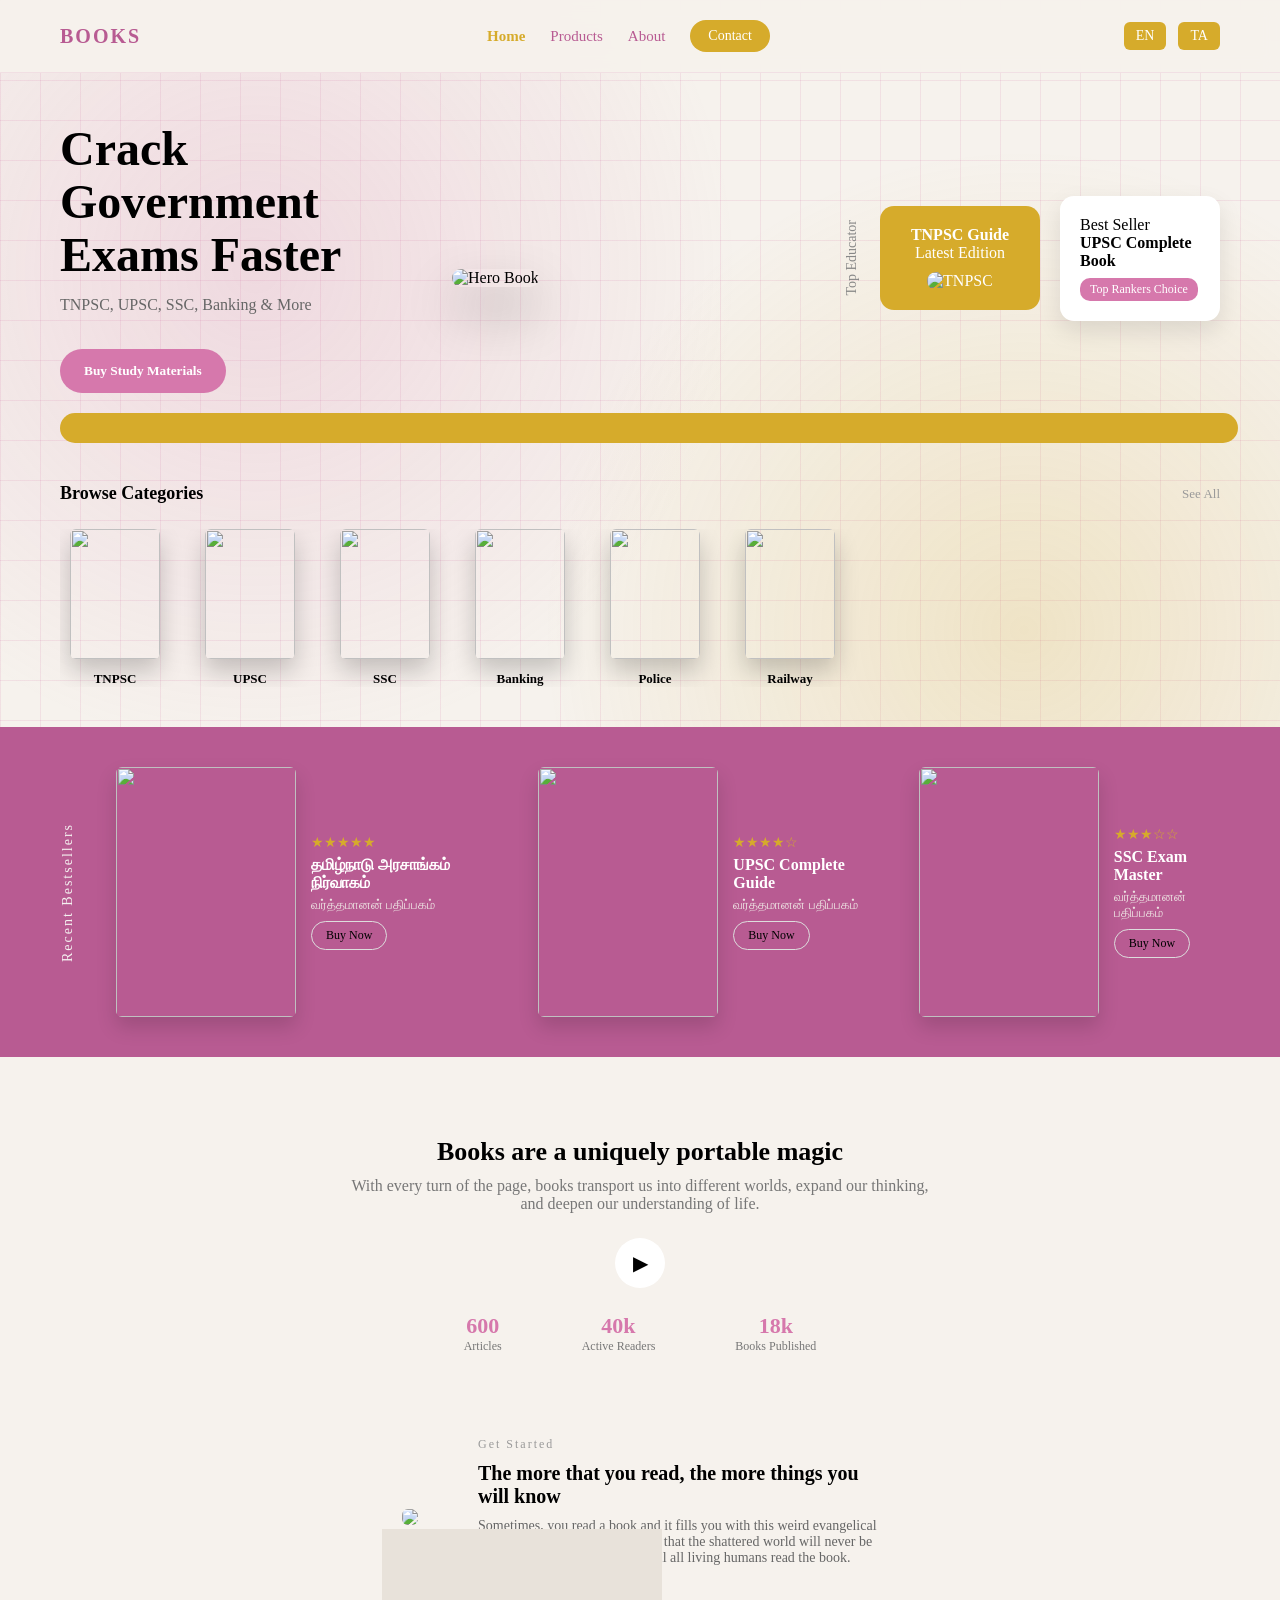
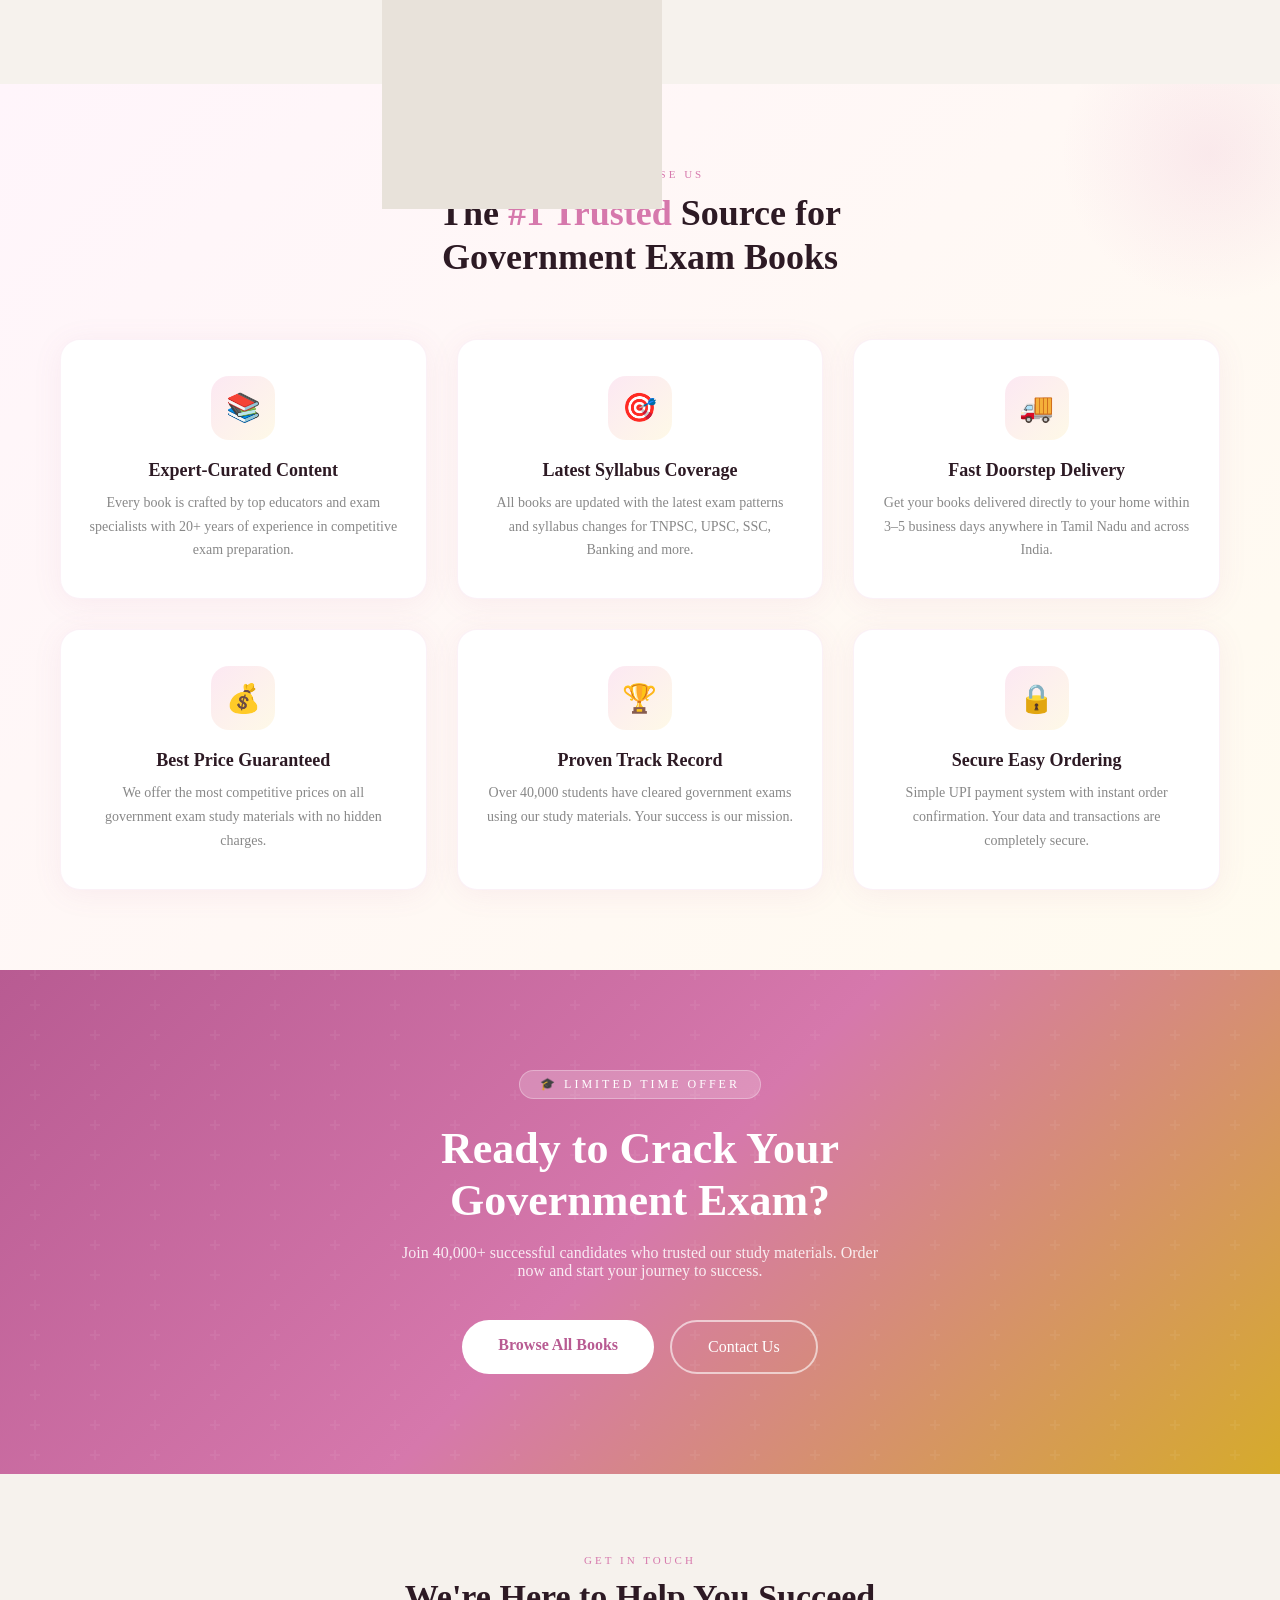
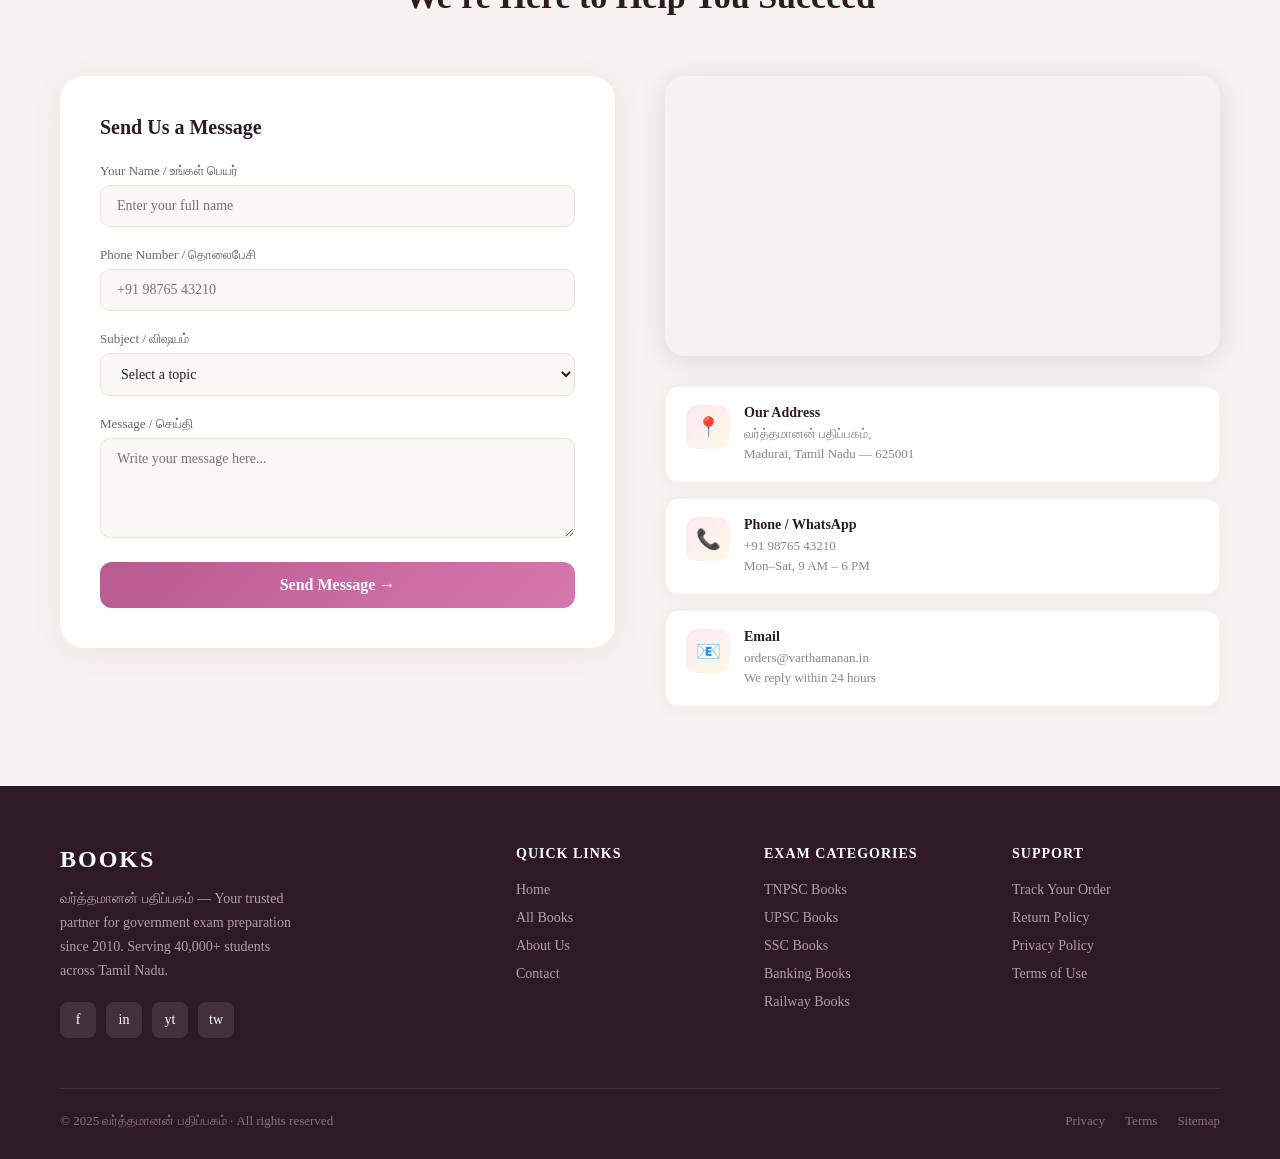
==== commit e6e00fd7: "update" ====
--- a/index.html
+++ b/index.html
@@ -4,26 +4,39 @@
     <meta charset="UTF-8" />
     <meta name="viewport" content="width=device-width, initial-scale=1.0" />
     <title>VARTHAMANAN — Government Exam Books</title>
+    <link rel="stylesheet" href="https://cdnjs.cloudflare.com/ajax/libs/font-awesome/6.7.2/css/all.min.css">
     <link rel="stylesheet" href="./style.css" />
   </head>
   <body>
 
     <!-- NAV -->
     <header class="nav">
-      <a href="index.html" class="logo">BOOKS</a>
-      <div class="nav-menu">
-        <ul>
-          <li><a href="index.html" class="nav-active">Home</a></li>
-          <li><a href="products.html">Products</a></li>
-          <li><a href="#contact-section">About</a></li>
-        </ul>
-        <button class="active" onclick="window.location.href='#contact-section'">Contact</button>
-      </div>
-      <div class="lang">
-        <button onclick="setLang('en')">EN</button>
-        <button onclick="setLang('ta')">TA</button>
-      </div>
-    </header>
+  <a href="index.html" class="logo">BOOKS</a>
+
+  <button class="hamburger" id="hamburger" onclick="toggleMenu()">
+    <span></span>
+    <span></span>
+    <span></span>
+  </button>
+
+  <div class="nav-menu" id="navMenu">
+    <ul>
+      <li><a href="index.html" class="nav-active">Home</a></li>
+      <li><a href="products.html">Products</a></li>
+      <li><a href="#contact-section">About</a></li>
+    </ul>
+    <div class="nav-lang-mobile">
+      <button onclick="setLang('en')">EN</button>
+      <button onclick="setLang('ta')">TA</button>
+    </div>
+    <button class="active" onclick="window.location.href='#contact-section'">Contact</button>
+  </div>
+
+  <div class="lang" id="langDesktop">
+    <button onclick="setLang('en')">EN</button>
+    <button onclick="setLang('ta')">TA</button>
+  </div>
+</header>
 
     <!-- HERO -->
     <section class="hero">
@@ -327,6 +340,35 @@
     <div class="toast" id="toast">✅ <span>Message sent!</span> We'll get back to you soon.</div>
 
     <script>
+
+  function toggleMenu() {
+  const menu = document.getElementById('navMenu');
+  const btn = document.getElementById('hamburger');
+  let overlay = document.getElementById('navOverlay');
+
+  if (!overlay) {
+    overlay = document.createElement('div');
+    overlay.className = 'nav-overlay';
+    overlay.id = 'navOverlay';
+    overlay.onclick = toggleMenu;
+    document.body.appendChild(overlay);
+  }
+
+  menu.classList.toggle('open');
+  btn.classList.toggle('open');
+  overlay.classList.toggle('show');
+  document.body.style.overflow = menu.classList.contains('open') ? 'hidden' : '';
+}
+
+// Menu link click-la auto close
+document.querySelectorAll('.nav-menu a, .nav-menu .active').forEach(el => {
+  el.addEventListener('click', () => {
+    const menu = document.getElementById('navMenu');
+    if (menu.classList.contains('open')) toggleMenu();
+  });
+});
+
+
       const content = {
         en: {
           title: "Crack Government Exams Faster",
--- a/style.css
+++ b/style.css
@@ -42,17 +42,16 @@
   0% { transform: scale(1); }
   100% { transform: scale(1.2); }
 }
-
-/* NAV */
+/* ===== NAV ===== */
 .nav {
   display: flex;
   justify-content: space-between;
   align-items: center;
-  padding: 25px 60px;
+  padding: 20px 60px;
   position: sticky;
   top: 0;
-  z-index: 100;
-  background: rgba(246, 242, 237, 0.92);
+  z-index: 1000;
+  background: rgba(246, 242, 237, 0.95);
   backdrop-filter: blur(10px);
   border-bottom: 1px solid rgba(214, 120, 172, 0.15);
 }
@@ -62,27 +61,182 @@
   font-size: 20px;
   color: #b85b92;
   text-decoration: none;
-}
-.nav-menu { display: flex; align-items: center; gap: 25px; }
-.nav-menu ul { display: flex; align-items: center; gap: 25px; }
-.nav-menu ul li { list-style: none; }
+  z-index: 1001;
+}
+.nav-menu {
+  display: flex;
+  align-items: center;
+  gap: 25px;
+}
+.nav-menu ul {
+  display: flex;
+  align-items: center;
+  gap: 25px;
+  list-style: none;
+}
 .nav-menu ul li a {
   text-decoration: none;
   color: #b85b92;
+  font-size: 15px;
   transition: 0.2s;
-  font-size: 15px;
 }
 .nav-menu ul li a:hover { color: #d6ab2b; }
 .nav-menu button {
-  border: none; padding: 8px 18px; margin: 0 5px;
-  border-radius: 20px; background: #eee; cursor: pointer;
-  transition: 0.2s; font-size: 14px;
+  border: none;
+  padding: 8px 18px;
+  border-radius: 20px;
+  background: #eee;
+  cursor: pointer;
+  transition: 0.2s;
+  font-size: 14px;
 }
 .nav-menu button:hover { background: #d678ac; color: white; }
 .nav-menu .active { background: #d6ab2b; color: white; }
 .lang button {
-  margin-left: 10px; padding: 6px 12px; border: none;
-  border-radius: 6px; background: #d6ab2b; color: white; cursor: pointer;
+  margin-left: 8px;
+  padding: 6px 12px;
+  border: none;
+  border-radius: 6px;
+  background: #d6ab2b;
+  color: white;
+  cursor: pointer;
+  font-size: 14px;
+}
+
+/* Hamburger button — desktop-la hide */
+.hamburger {
+  display: none;
+  flex-direction: column;
+  gap: 5px;
+  background: transparent;
+  border: none;
+  cursor: pointer;
+  padding: 6px;
+  z-index: 1001;
+}
+.hamburger span {
+  display: block;
+  width: 24px;
+  height: 2px;
+  background: #b85b92;
+  border-radius: 2px;
+  transition: all 0.3s ease;
+}
+/* X animation */
+.hamburger.open span:nth-child(1) {
+  transform: translateY(7px) rotate(45deg);
+}
+.hamburger.open span:nth-child(2) {
+  opacity: 0;
+}
+.hamburger.open span:nth-child(3) {
+  transform: translateY(-7px) rotate(-45deg);
+}
+
+/* Mobile lang buttons inside menu */
+.nav-lang-mobile { display: none; }
+
+/* ===== TABLET NAV (max 1024px) ===== */
+@media (max-width: 1024px) {
+  .nav { padding: 18px 30px; }
+}
+
+/* ===== MOBILE NAV (max 768px) ===== */
+@media (max-width: 768px) {
+  .nav {
+    padding: 16px 20px;
+    flex-wrap: nowrap;
+  }
+
+  /* Desktop lang hide */
+  #langDesktop { display: none; }
+
+  /* Hamburger show */
+  .hamburger { display: flex; }
+
+  /* Full screen dropdown menu */
+  .nav-menu {
+    position: fixed;
+    top: 0;
+    right: -100%;
+    width: 75%;
+    max-width: 300px;
+    height: 100vh;
+    background: rgba(246, 242, 237, 0.98);
+    backdrop-filter: blur(16px);
+    flex-direction: column;
+    align-items: flex-start;
+    justify-content: center;
+    gap: 10px;
+    padding: 60px 36px;
+    box-shadow: -4px 0 30px rgba(184, 91, 146, 0.12);
+    transition: right 0.35s cubic-bezier(0.4, 0, 0.2, 1);
+    border-left: 1px solid rgba(214, 120, 172, 0.15);
+  }
+
+  /* Slide in when open */
+  .nav-menu.open {
+    right: 0;
+  }
+
+  .nav-menu ul {
+    flex-direction: column;
+    align-items: flex-start;
+    gap: 8px;
+    width: 100%;
+  }
+
+  .nav-menu ul li {
+    width: 100%;
+  }
+
+  .nav-menu ul li a {
+    font-size: 18px;
+    font-weight: 500;
+    display: block;
+    padding: 10px 0;
+    border-bottom: 1px solid rgba(214, 120, 172, 0.1);
+    color: #2d1a24;
+  }
+
+  .nav-menu ul li a:hover { color: #d678ac; }
+  .nav-active { color: #d678ac !important; }
+
+  .nav-menu > .active {
+    margin-top: 16px;
+    width: 100%;
+    text-align: center;
+    padding: 12px;
+    border-radius: 12px;
+    font-size: 15px;
+  }
+
+  /* Lang buttons inside mobile menu */
+  .nav-lang-mobile {
+    display: flex;
+    gap: 10px;
+    margin-top: 8px;
+  }
+
+  .nav-lang-mobile button {
+    padding: 7px 18px;
+    border: none;
+    border-radius: 8px;
+    background: #d6ab2b;
+    color: white;
+    cursor: pointer;
+    font-size: 14px;
+  }
+  
+  .nav-overlay {
+    display: none;
+    position: fixed;
+    inset: 0;
+    background: rgba(45, 26, 36, 0.4);
+    z-index: 999;
+  }
+
+  .nav-overlay.show { display: block; }
 }
 
 /* HERO */
@@ -502,3 +656,1001 @@
 }
 .toast.show { transform: translateY(0); opacity: 1; }
 .toast span { color: #d6ab2b; }
+
+
+
+
+/* ============================================
+   RESPONSIVE CSS — MOBILE & TABLET ONLY
+   Add this at the END of your style.css
+   No changes to existing code needed.
+   ============================================ */
+
+/* ── TABLET (max 1024px) ── */
+@media (max-width: 1024px) {
+
+  .nav {
+    padding: 18px 30px;
+  }
+
+  .hero {
+    padding: 40px 30px;
+    flex-wrap: wrap;
+    justify-content: center;
+    gap: 30px;
+  }
+
+  .hero-left {
+    width: 100%;
+    text-align: center;
+  }
+
+  .hero-left h1 {
+    font-size: 36px;
+  }
+
+  .hero-center {
+    order: 2;
+  }
+
+  .book-card {
+    width: 220px;
+  }
+
+  .hero-right {
+    order: 3;
+    flex-direction: row;
+    flex-wrap: wrap;
+    justify-content: center;
+  }
+
+  .self {
+    display: none;
+  }
+
+  .booklist-category-new-section {
+    padding: 30px 30px;
+  }
+
+  .booklist-section {
+    padding: 30px 30px;
+  }
+
+  .booklist-wrapper {
+    flex-wrap: wrap;
+    gap: 30px;
+  }
+
+  .aboutsection-main {
+    padding: 60px 30px;
+  }
+
+  .aboutsection-bottom {
+    gap: 40px;
+  }
+
+  .why-section {
+    padding: 60px 30px;
+  }
+
+  .why-grid {
+    grid-template-columns: repeat(2, 1fr);
+    gap: 20px;
+  }
+
+  .final-cta-section {
+    padding: 70px 30px;
+  }
+
+  .contact-section {
+    padding: 60px 30px;
+  }
+
+  .contact-grid {
+    gap: 30px;
+  }
+
+  .site-footer {
+    padding: 50px 30px 24px;
+  }
+
+  .footer-grid {
+    grid-template-columns: 1fr 1fr;
+    gap: 30px;
+  }
+
+  .products-hero {
+    padding: 50px 30px 30px;
+  }
+
+  .products-filter {
+    padding: 0 30px 30px;
+  }
+
+  .products-grid {
+    grid-template-columns: repeat(2, 1fr);
+    padding: 0 30px 60px;
+  }
+
+  .detail-section {
+    padding: 40px 30px;
+  }
+
+  .related-section {
+    padding: 0 30px 60px;
+  }
+
+  .related-grid {
+    grid-template-columns: repeat(2, 1fr);
+  }
+}
+
+
+/* ── MOBILE (max 600px) ── */
+@media (max-width: 600px) {
+
+  /* NAV */
+  .nav {
+    padding: 14px 16px;
+    flex-wrap: wrap;
+    gap: 12px;
+  }
+
+  .nav-menu {
+    gap: 12px;
+    flex-wrap: wrap;
+  }
+
+  .nav-menu ul {
+    gap: 14px;
+    flex-wrap: wrap;
+  }
+
+  .nav-menu ul li a {
+    font-size: 13px;
+  }
+
+  .nav-menu button {
+    padding: 7px 14px;
+    font-size: 13px;
+  }
+
+  .lang button {
+    padding: 5px 10px;
+    font-size: 13px;
+  }
+
+  /* HERO */
+  .hero {
+    flex-direction: column;
+    padding: 28px 16px 40px;
+    text-align: center;
+    gap: 24px;
+  }
+
+  .hero-left {
+    width: 100%;
+  }
+
+  .hero-left h1 {
+    font-size: 28px;
+    line-height: 1.2;
+  }
+
+  .hero-left p {
+    font-size: 14px;
+  }
+
+  .cta {
+    padding: 12px 22px;
+    font-size: 14px;
+    margin-top: 14px;
+  }
+
+  .book-card {
+    width: 180px;
+    margin: 0 auto;
+  }
+
+  .hero-center {
+    order: 2;
+    width: 100%;
+    display: flex;
+    justify-content: center;
+  }
+
+  .hero-right {
+    order: 3;
+    flex-direction: column;
+    align-items: center;
+    gap: 14px;
+    width: 100%;
+  }
+
+  .vertical-text {
+    writing-mode: horizontal-tb;
+    transform: none;
+    font-size: 12px;
+    text-align: center;
+  }
+
+  .author-card,
+  .audio-card {
+    width: 100%;
+    max-width: 300px;
+    text-align: center;
+  }
+
+  .self {
+    display: none;
+  }
+
+  /* BROWSE CATEGORIES */
+  .booklist-category-new-section {
+    padding: 28px 16px;
+  }
+
+  .booklist-category-new-header h3 {
+    font-size: 16px;
+  }
+
+  .booklist-category-new-row {
+    gap: 14px;
+    padding-bottom: 6px;
+  }
+
+  .booklist-category-new-item {
+    min-width: 80px;
+  }
+
+  .booklist-category-new-item img {
+    width: 70px;
+    height: 100px;
+  }
+
+  .booklist-category-new-title {
+    font-size: 12px;
+  }
+
+  /* BESTSELLERS */
+  .booklist-section {
+    padding: 28px 16px;
+  }
+
+  .booklist-container {
+    flex-direction: column;
+    gap: 20px;
+  }
+
+  .booklist-label {
+    writing-mode: horizontal-tb;
+    transform: none;
+    font-size: 13px;
+    letter-spacing: 1px;
+  }
+
+  .booklist-wrapper {
+    flex-direction: column;
+    gap: 20px;
+  }
+
+  .booklist-item {
+    flex-direction: column;
+    align-items: flex-start;
+    gap: 12px;
+  }
+
+  .booklist-item img {
+    width: 100%;
+    height: 200px;
+    object-fit: cover;
+    border-radius: 8px;
+  }
+
+  .booklist-info h4 {
+    font-size: 15px;
+  }
+
+  /* ABOUT */
+  .aboutsection-main {
+    padding: 40px 16px;
+  }
+
+  .aboutsection-top h2 {
+    font-size: 20px;
+  }
+
+  .aboutsection-top p {
+    font-size: 14px;
+  }
+
+  .aboutsection-video {
+    width: 100%;
+    margin: 24px auto;
+  }
+
+  .aboutsection-stats {
+    gap: 30px;
+    flex-wrap: wrap;
+    justify-content: center;
+  }
+
+  .aboutsection-stats h3 {
+    font-size: 20px;
+  }
+
+  .aboutsection-bottom {
+    flex-direction: column;
+    gap: 30px;
+    margin-top: 40px;
+  }
+
+  .aboutsection-image img {
+    width: 100%;
+    max-width: 280px;
+    margin: 0 auto;
+    display: block;
+  }
+
+  .aboutsection-bg {
+    width: 100%;
+    max-width: 280px;
+  }
+
+  .aboutsection-text {
+    text-align: center;
+    max-width: 100%;
+    padding: 0 4px;
+  }
+
+  .aboutsection-text h3 {
+    font-size: 17px;
+  }
+
+  .aboutsection-text p {
+    font-size: 13px;
+  }
+
+  /* WHY CHOOSE US */
+  .why-section {
+    padding: 40px 16px;
+  }
+
+  .why-heading {
+    font-size: 24px;
+  }
+
+  .why-grid {
+    grid-template-columns: 1fr;
+    gap: 16px;
+  }
+
+  .why-card {
+    padding: 24px 20px;
+  }
+
+  .why-card h4 {
+    font-size: 16px;
+  }
+
+  .why-card p {
+    font-size: 13px;
+  }
+
+  /* FINAL CTA */
+  .final-cta-section {
+    padding: 50px 16px;
+  }
+
+  .final-cta-section h2 {
+    font-size: 26px;
+  }
+
+  .final-cta-section p {
+    font-size: 14px;
+  }
+
+  .cta-buttons {
+    flex-direction: column;
+    align-items: center;
+  }
+
+  .cta-btn-primary,
+  .cta-btn-secondary {
+    width: 100%;
+    max-width: 280px;
+    text-align: center;
+    padding: 14px 20px;
+    font-size: 15px;
+  }
+
+  /* CONTACT */
+  .contact-section {
+    padding: 40px 16px;
+  }
+
+  .contact-heading {
+    font-size: 22px;
+  }
+
+  .contact-grid {
+    grid-template-columns: 1fr;
+    gap: 30px;
+  }
+
+  .contact-form-wrap {
+    padding: 24px 16px;
+    border-radius: 16px;
+  }
+
+  .contact-form-wrap h3 {
+    font-size: 17px;
+  }
+
+  .cf-group input,
+  .cf-group textarea,
+  .cf-group select {
+    font-size: 14px;
+    padding: 10px 12px;
+  }
+
+  .cf-submit {
+    font-size: 15px;
+    padding: 13px;
+  }
+
+  .map-embed iframe {
+    height: 220px;
+  }
+
+  .contact-info-card {
+    padding: 14px 16px;
+  }
+
+  .ci-text h5 {
+    font-size: 13px;
+  }
+
+  .ci-text p {
+    font-size: 12px;
+  }
+
+  /* FOOTER */
+  .site-footer {
+    padding: 36px 16px 20px;
+  }
+
+  .footer-grid {
+    grid-template-columns: 1fr;
+    gap: 24px;
+  }
+
+  .footer-brand .footer-logo {
+    font-size: 20px;
+  }
+
+  .footer-brand p {
+    font-size: 13px;
+    max-width: 100%;
+  }
+
+  .footer-col h5 {
+    font-size: 13px;
+  }
+
+  .footer-col ul li a {
+    font-size: 13px;
+  }
+
+  .footer-bottom {
+    flex-direction: column;
+    gap: 10px;
+    text-align: center;
+    padding-top: 20px;
+  }
+
+  .footer-bottom p,
+  .footer-bottom-links a {
+    font-size: 12px;
+  }
+
+  .footer-bottom-links {
+    gap: 14px;
+  }
+
+  /* TOAST */
+  .toast {
+    bottom: 16px;
+    right: 16px;
+    left: 16px;
+    font-size: 13px;
+    padding: 14px 18px;
+    border-radius: 10px;
+  }
+
+  /* PRODUCTS PAGE */
+  .products-hero {
+    padding: 36px 16px 24px;
+  }
+
+  .products-hero h1 {
+    font-size: 26px;
+  }
+
+  .products-hero p {
+    font-size: 14px;
+  }
+
+  .products-filter {
+    padding: 0 16px 24px;
+    gap: 8px;
+  }
+
+  .filter-btn {
+    padding: 7px 14px;
+    font-size: 13px;
+  }
+
+  .products-grid {
+    grid-template-columns: 1fr;
+    padding: 0 16px 50px;
+    gap: 20px;
+  }
+
+  .product-card-img {
+    height: 220px;
+  }
+
+  .product-card-body h3 {
+    font-size: 15px;
+  }
+
+  .product-price {
+    font-size: 16px;
+  }
+
+  /* PRODUCT DETAIL PAGE */
+  .detail-section {
+    padding: 24px 16px;
+  }
+
+  .detail-grid {
+    grid-template-columns: 1fr;
+    gap: 24px;
+  }
+
+  .detail-title {
+    font-size: 22px;
+  }
+
+  .detail-price {
+    font-size: 28px;
+  }
+
+  .detail-desc {
+    font-size: 14px;
+  }
+
+  .detail-actions {
+    flex-direction: column;
+  }
+
+  .detail-order-btn {
+    min-width: unset;
+    width: 100%;
+  }
+
+  .detail-wishlist-btn {
+    width: 100%;
+    text-align: center;
+  }
+
+  .related-section {
+    padding: 0 16px 50px;
+  }
+
+  .related-section h2 {
+    font-size: 20px;
+  }
+
+  .related-grid {
+    grid-template-columns: 1fr 1fr;
+    gap: 14px;
+  }
+}
+
+/* ============================================
+   PRODUCT DETAIL PAGE — RESPONSIVE CSS
+   Mobile & Tablet only.
+   Paste this at the END of your style.css
+   (after the previous responsive.css block)
+   ============================================ */
+
+/* ── TABLET (max 1024px) ── */
+@media (max-width: 1024px) {
+
+  .detail-section {
+    padding: 40px 30px;
+  }
+
+  .detail-grid {
+    grid-template-columns: 1fr 1fr;
+    gap: 36px;
+  }
+
+  .detail-title {
+    font-size: 26px;
+  }
+
+  .detail-price {
+    font-size: 30px;
+  }
+
+  .related-section {
+    padding: 0 30px 60px;
+  }
+
+  .related-grid {
+    grid-template-columns: repeat(2, 1fr);
+    gap: 20px;
+  }
+}
+
+
+/* ── MOBILE (max 600px) ── */
+@media (max-width: 600px) {
+
+  /* DETAIL SECTION */
+  .detail-section {
+    padding: 20px 16px 36px;
+  }
+
+  /* BREADCRUMB */
+  .breadcrumb {
+    font-size: 12px;
+    margin-bottom: 18px;
+    line-height: 1.6;
+    word-break: break-word;
+  }
+
+  /* DETAIL GRID — stack vertically */
+  .detail-grid {
+    grid-template-columns: 1fr;
+    gap: 20px;
+  }
+
+  /* BOOK COVER IMAGE */
+  .detail-img-wrap {
+    aspect-ratio: 3 / 4;
+    max-width: 240px;
+    margin: 0 auto;
+    border-radius: 14px;
+  }
+
+  /* CATEGORY TAG */
+  .detail-cat {
+    font-size: 10px;
+    letter-spacing: 2px;
+    margin-bottom: 8px;
+  }
+
+  /* TITLE */
+  .detail-title {
+    font-size: 20px;
+    line-height: 1.3;
+    margin-bottom: 6px;
+  }
+
+  /* AUTHOR */
+  .detail-author {
+    font-size: 13px;
+    margin-bottom: 12px;
+  }
+
+  /* STARS */
+  .detail-stars {
+    font-size: 15px;
+    margin-bottom: 14px;
+  }
+
+  /* PRICE ROW */
+  .detail-price-wrap {
+    flex-wrap: wrap;
+    gap: 10px;
+    margin-bottom: 18px;
+    align-items: center;
+  }
+
+  .detail-price {
+    font-size: 26px;
+  }
+
+  .detail-original-price {
+    font-size: 15px;
+  }
+
+  .detail-discount {
+    font-size: 12px;
+    padding: 3px 10px;
+  }
+
+  /* DESCRIPTION */
+  .detail-desc {
+    font-size: 14px;
+    line-height: 1.75;
+    margin-bottom: 20px;
+  }
+
+  /* SPECS BOX */
+  .detail-specs {
+    padding: 16px;
+    border-radius: 12px;
+    margin-bottom: 20px;
+  }
+
+  .detail-specs h4 {
+    font-size: 12px;
+    margin-bottom: 12px;
+  }
+
+  .spec-row {
+    font-size: 13px;
+    padding: 7px 0;
+  }
+
+  /* ACTION BUTTONS */
+  .detail-actions {
+    flex-direction: column;
+    gap: 12px;
+  }
+
+  .detail-order-btn {
+    width: 100%;
+    min-width: unset;
+    text-align: center;
+    padding: 15px 20px;
+    font-size: 15px;
+    border-radius: 12px;
+  }
+
+  .detail-wishlist-btn {
+    width: 100%;
+    padding: 13px;
+    font-size: 18px;
+    border-radius: 12px;
+    text-align: center;
+  }
+
+  /* RELATED SECTION */
+  .related-section {
+    padding: 0 16px 50px;
+  }
+
+  .related-section h2 {
+    font-size: 18px;
+    margin-bottom: 20px;
+  }
+
+  .related-grid {
+    grid-template-columns: 1fr 1fr;
+    gap: 14px;
+  }
+
+  .related-grid .product-card-img {
+    height: 160px !important;
+  }
+
+  .related-grid .product-card-body {
+    padding: 14px 12px;
+  }
+
+  .related-grid .product-card-body h3 {
+    font-size: 13px;
+    line-height: 1.4;
+    margin-bottom: 6px;
+  }
+
+  .related-grid .product-category {
+    font-size: 10px;
+  }
+
+  .related-grid .stars {
+    font-size: 12px;
+  }
+
+  .related-grid .product-price {
+    font-size: 14px;
+  }
+
+  .related-grid .product-buy-btn {
+    padding: 6px 12px;
+    font-size: 12px;
+  }
+}
+
+
+/* ── VERY SMALL SCREENS (max 380px) ── */
+@media (max-width: 380px) {
+
+  .related-grid {
+    grid-template-columns: 1fr;
+  }
+
+  .detail-title {
+    font-size: 18px;
+  }
+
+  .detail-price {
+    font-size: 22px;
+  }
+
+  .detail-img-wrap {
+    max-width: 200px;
+  }
+}
+
+/* ============================================
+   PRODUCTS PAGE (products.html) — RESPONSIVE CSS
+   Mobile & Tablet only.
+   Paste at the END of your style.css
+   (after all previous responsive blocks)
+   ============================================ */
+
+/* ── TABLET (max 1024px) ── */
+@media (max-width: 1024px) {
+
+  .products-hero {
+    padding: 50px 30px 30px;
+  }
+
+  .products-hero h1 {
+    font-size: 34px;
+  }
+
+  .products-filter {
+    padding: 0 30px 30px;
+    gap: 10px;
+  }
+
+  .products-grid {
+    grid-template-columns: repeat(2, 1fr);
+    padding: 0 30px 60px;
+    gap: 24px;
+  }
+
+  .product-card-img {
+    height: 240px;
+  }
+}
+
+
+/* ── MOBILE (max 600px) ── */
+@media (max-width: 600px) {
+
+  /* HERO */
+  .products-hero {
+    padding: 32px 16px 20px;
+    text-align: center;
+  }
+
+  .products-hero h1 {
+    font-size: 24px;
+    line-height: 1.3;
+    margin-bottom: 10px;
+  }
+
+  .products-hero p {
+    font-size: 13px;
+    line-height: 1.6;
+  }
+
+  /* FILTER BAR — horizontal scroll, no wrap */
+  .products-filter {
+    padding: 0 16px 20px;
+    gap: 8px;
+    flex-wrap: nowrap;
+    overflow-x: auto;
+    justify-content: flex-start;
+    -webkit-overflow-scrolling: touch;
+    scrollbar-width: none;
+  }
+
+  .products-filter::-webkit-scrollbar {
+    display: none;
+  }
+
+  .filter-btn {
+    padding: 7px 16px;
+    font-size: 13px;
+    white-space: nowrap;
+    flex-shrink: 0;
+  }
+
+  /* PRODUCTS GRID — 2 column on mobile */
+  .products-grid {
+    grid-template-columns: repeat(2, 1fr);
+    padding: 0 16px 50px;
+    gap: 14px;
+  }
+
+  /* PRODUCT CARD */
+  .product-card {
+    border-radius: 14px;
+  }
+
+  .product-card-img {
+    height: 180px;
+  }
+
+  .product-badge {
+    font-size: 10px;
+    padding: 3px 8px;
+    top: 8px;
+    left: 8px;
+  }
+
+  .product-card-body {
+    padding: 12px 10px;
+  }
+
+  .product-category {
+    font-size: 10px;
+    letter-spacing: 1.5px;
+    margin-bottom: 4px;
+  }
+
+  .product-card-body h3 {
+    font-size: 13px;
+    line-height: 1.4;
+    margin-bottom: 6px;
+  }
+
+  .product-card-body .stars {
+    font-size: 11px;
+    margin-bottom: 8px;
+  }
+
+  .product-card-footer {
+    flex-direction: column;
+    align-items: flex-start;
+    gap: 6px;
+  }
+
+  .product-price {
+    font-size: 15px;
+  }
+
+  .product-buy-btn {
+    padding: 6px 12px;
+    font-size: 12px;
+    border-radius: 14px;
+    width: 100%;
+    text-align: center;
+  }
+}
+
+
+/* ── VERY SMALL (max 380px) — single column ── */
+@media (max-width: 380px) {
+
+  .products-grid {
+    grid-template-columns: 1fr;
+    gap: 16px;
+  }
+
+  .product-card-img {
+    height: 220px;
+  }
+
+  .product-card-body h3 {
+    font-size: 14px;
+  }
+
+  .product-price {
+    font-size: 16px;
+  }
+
+  .product-buy-btn {
+    font-size: 13px;
+  }
+}
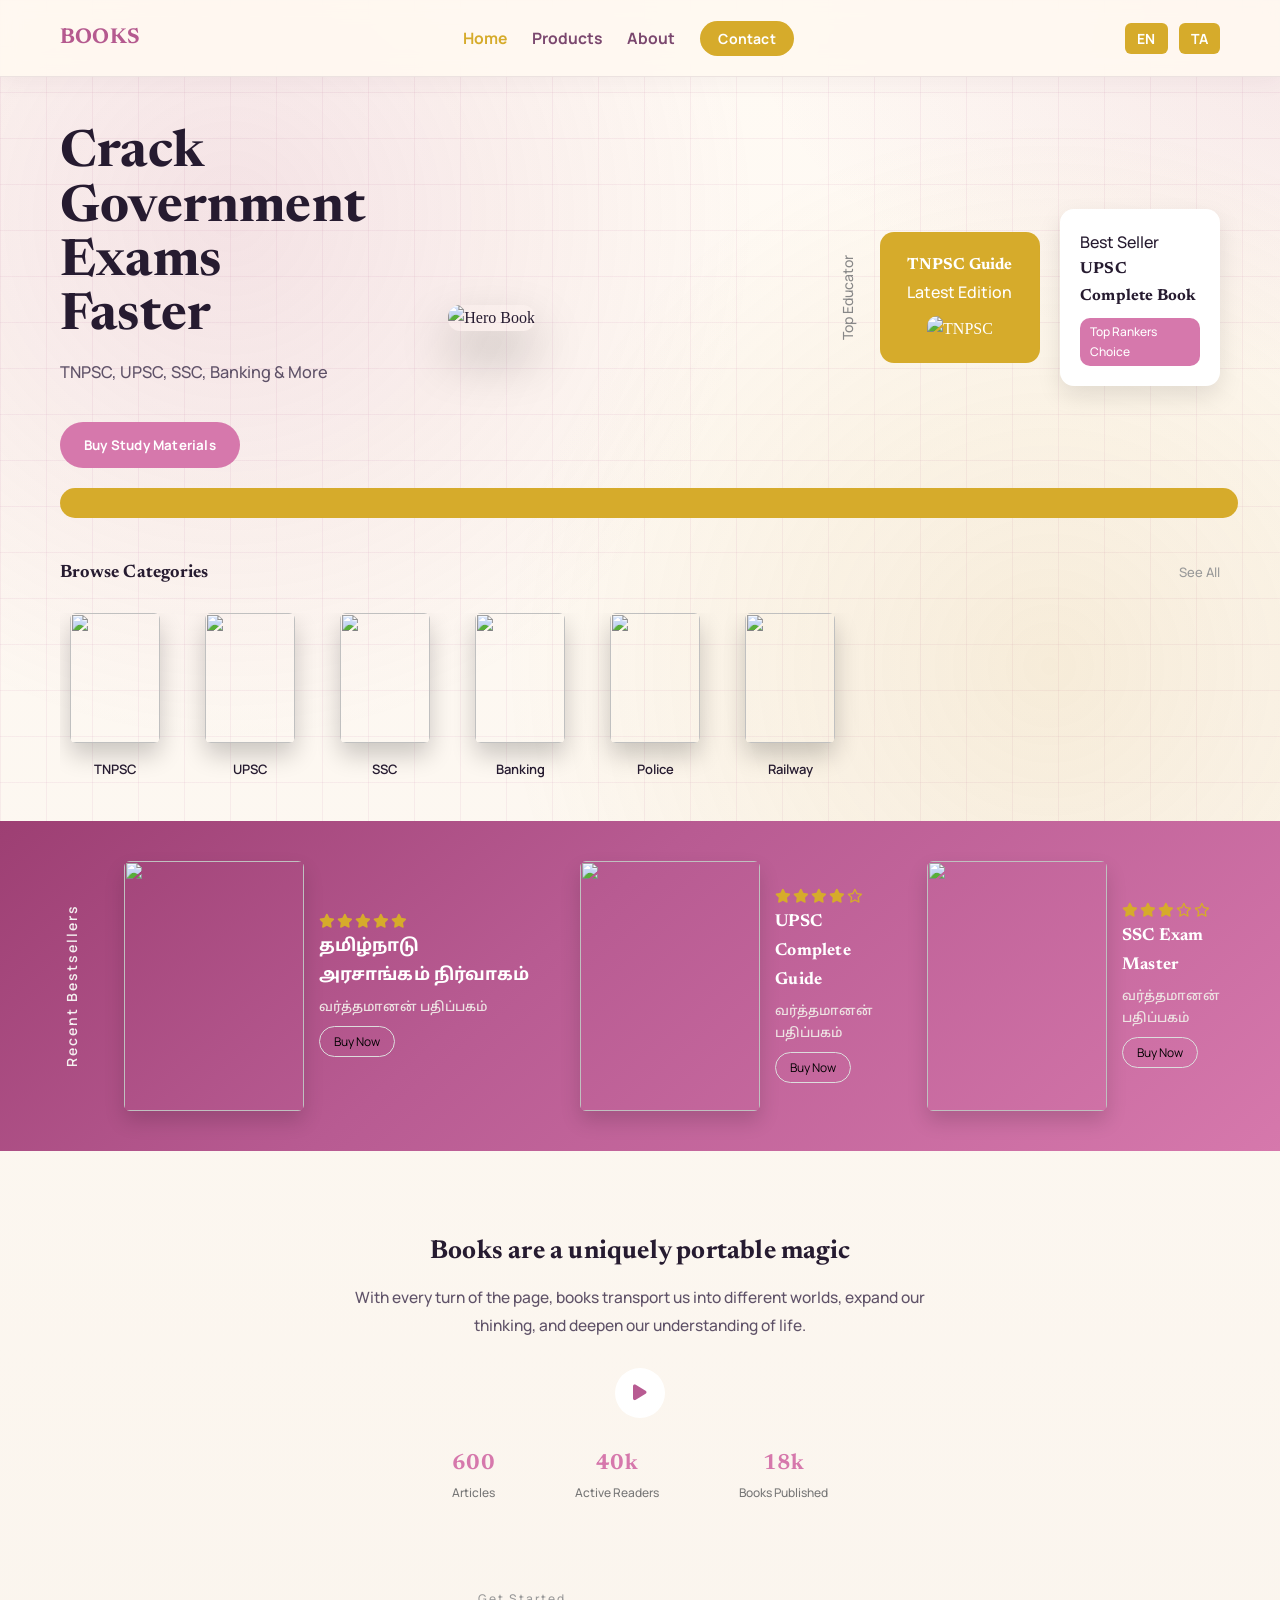
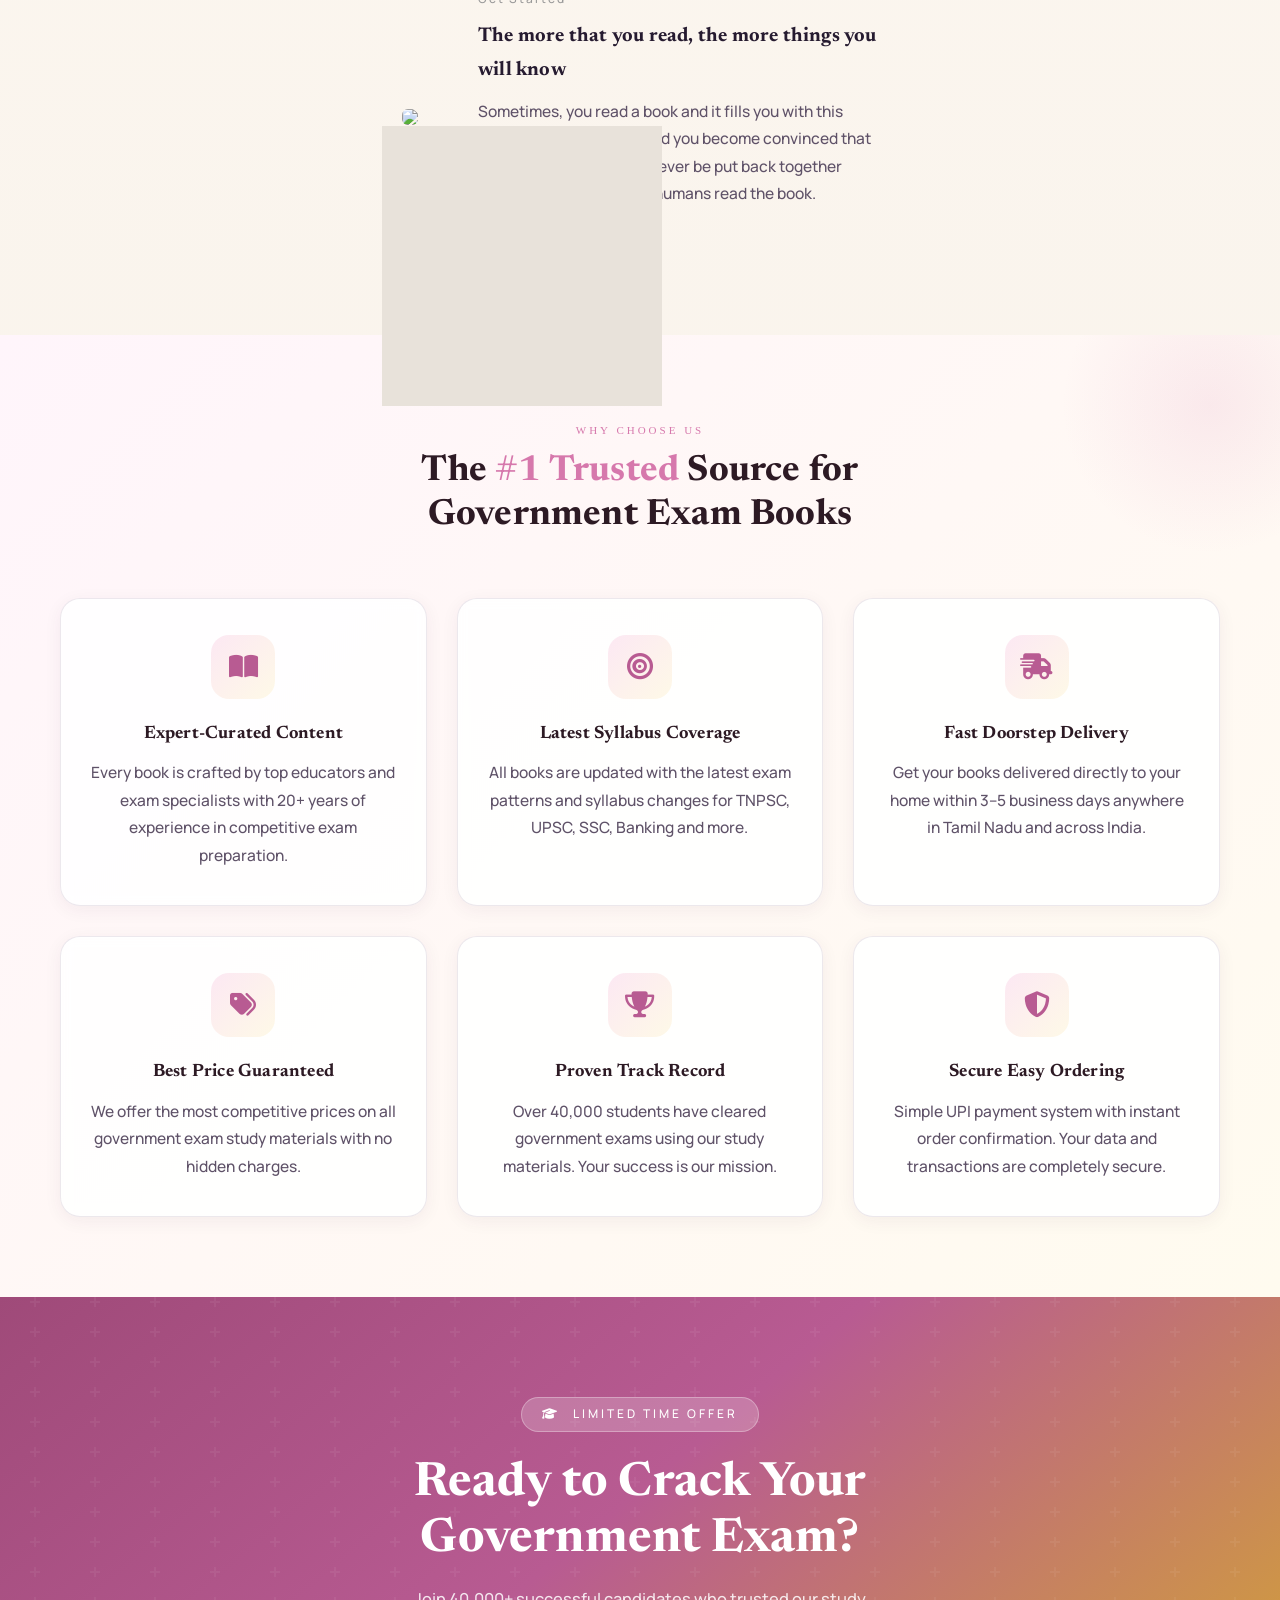
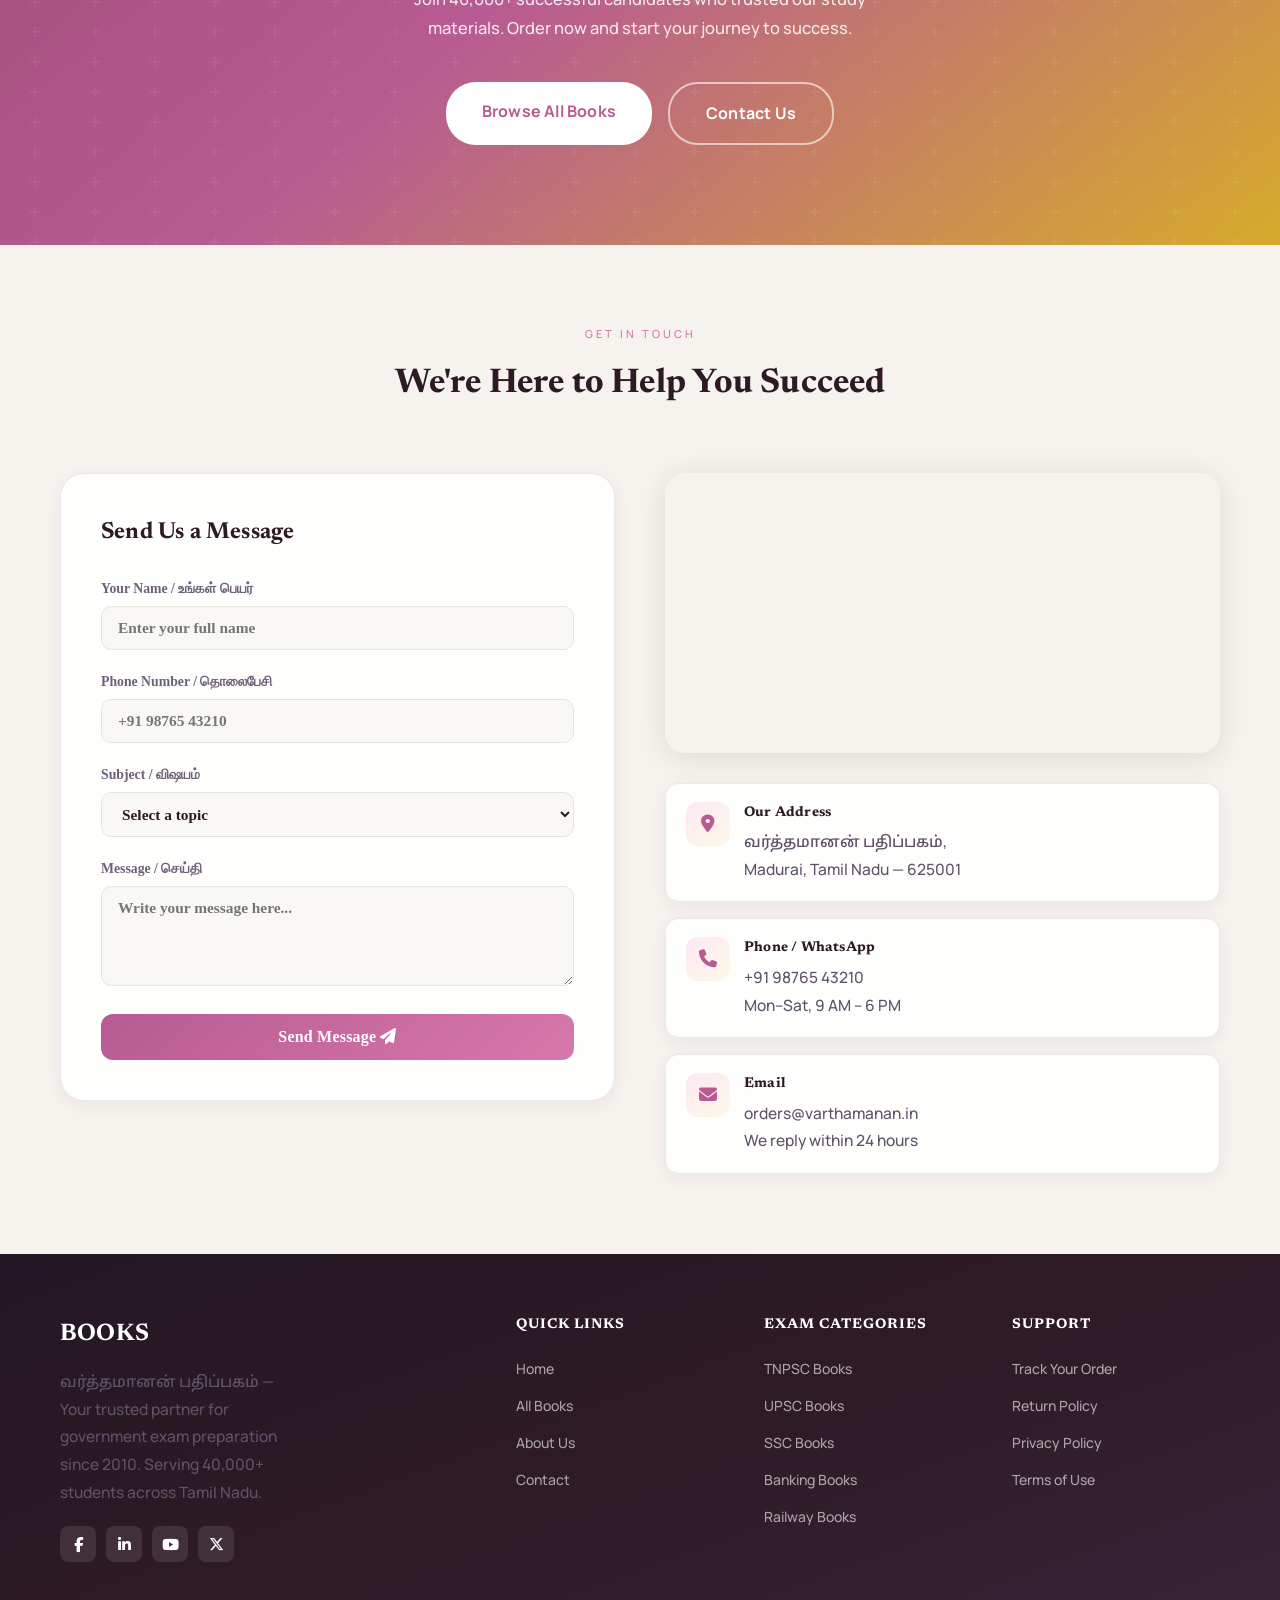
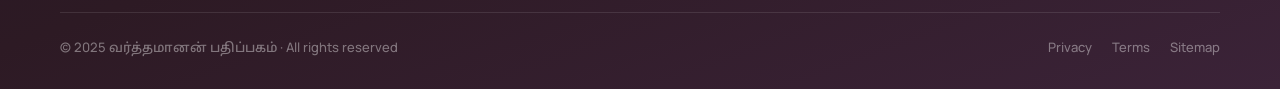
==== commit c0eba360: "update" ====
--- a/index.html
+++ b/index.html
@@ -108,7 +108,9 @@
           <div class="booklist-item" onclick="window.location.href='product-detail.html?id=1'" style="cursor:pointer">
             <img src="https://covers.openlibrary.org/b/id/8231856-L.jpg" />
             <div class="booklist-info">
-              <div class="booklist-stars">★★★★★</div>
+              <div class="booklist-stars">
+                <i class="fa-solid fa-star" aria-hidden="true"></i><i class="fa-solid fa-star" aria-hidden="true"></i><i class="fa-solid fa-star" aria-hidden="true"></i><i class="fa-solid fa-star" aria-hidden="true"></i><i class="fa-solid fa-star" aria-hidden="true"></i>
+              </div>
               <h4>தமிழ்நாடு அரசாங்கம் நிர்வாகம்</h4>
               <p>வர்த்தமானன் பதிப்பகம்</p>
               <button onclick="event.stopPropagation();window.location.href='product-detail.html?id=1'">Buy Now</button>
@@ -117,7 +119,9 @@
           <div class="booklist-item" onclick="window.location.href='product-detail.html?id=2'" style="cursor:pointer">
             <img src="https://covers.openlibrary.org/b/id/10521267-L.jpg" />
             <div class="booklist-info">
-              <div class="booklist-stars">★★★★☆</div>
+              <div class="booklist-stars">
+                <i class="fa-solid fa-star" aria-hidden="true"></i><i class="fa-solid fa-star" aria-hidden="true"></i><i class="fa-solid fa-star" aria-hidden="true"></i><i class="fa-solid fa-star" aria-hidden="true"></i><i class="fa-regular fa-star" aria-hidden="true"></i>
+              </div>
               <h4>UPSC Complete Guide</h4>
               <p>வர்த்தமானன் பதிப்பகம்</p>
               <button onclick="event.stopPropagation();window.location.href='product-detail.html?id=2'">Buy Now</button>
@@ -126,7 +130,9 @@
           <div class="booklist-item" onclick="window.location.href='product-detail.html?id=3'" style="cursor:pointer">
             <img src="https://covers.openlibrary.org/b/id/10594765-L.jpg" />
             <div class="booklist-info">
-              <div class="booklist-stars">★★★☆☆</div>
+              <div class="booklist-stars">
+                <i class="fa-solid fa-star" aria-hidden="true"></i><i class="fa-solid fa-star" aria-hidden="true"></i><i class="fa-solid fa-star" aria-hidden="true"></i><i class="fa-regular fa-star" aria-hidden="true"></i><i class="fa-regular fa-star" aria-hidden="true"></i>
+              </div>
               <h4>SSC Exam Master</h4>
               <p>வர்த்தமானன் பதிப்பகம்</p>
               <button onclick="event.stopPropagation();window.location.href='product-detail.html?id=3'">Buy Now</button>
@@ -144,7 +150,7 @@
       </div>
       <div class="aboutsection-video">
         <img src="https://images.unsplash.com/photo-1524995997946-a1c2e315a42f?w=600" />
-        <div class="aboutsection-play">▶</div>
+        <div class="aboutsection-play"><i class="fa-solid fa-play" aria-hidden="true"></i></div>
       </div>
       <div class="aboutsection-stats">
         <div><h3>600</h3><p>Articles</p></div>
@@ -173,32 +179,32 @@
       </div>
       <div class="why-grid">
         <div class="why-card">
-          <div class="why-icon">📚</div>
+          <div class="why-icon"><i class="fa-solid fa-book-open" aria-hidden="true"></i></div>
           <h4>Expert-Curated Content</h4>
           <p>Every book is crafted by top educators and exam specialists with 20+ years of experience in competitive exam preparation.</p>
         </div>
         <div class="why-card">
-          <div class="why-icon">🎯</div>
+          <div class="why-icon"><i class="fa-solid fa-bullseye" aria-hidden="true"></i></div>
           <h4>Latest Syllabus Coverage</h4>
           <p>All books are updated with the latest exam patterns and syllabus changes for TNPSC, UPSC, SSC, Banking and more.</p>
         </div>
         <div class="why-card">
-          <div class="why-icon">🚚</div>
+          <div class="why-icon"><i class="fa-solid fa-truck-fast" aria-hidden="true"></i></div>
           <h4>Fast Doorstep Delivery</h4>
           <p>Get your books delivered directly to your home within 3–5 business days anywhere in Tamil Nadu and across India.</p>
         </div>
         <div class="why-card">
-          <div class="why-icon">💰</div>
+          <div class="why-icon"><i class="fa-solid fa-tags" aria-hidden="true"></i></div>
           <h4>Best Price Guaranteed</h4>
           <p>We offer the most competitive prices on all government exam study materials with no hidden charges.</p>
         </div>
         <div class="why-card">
-          <div class="why-icon">🏆</div>
+          <div class="why-icon"><i class="fa-solid fa-trophy" aria-hidden="true"></i></div>
           <h4>Proven Track Record</h4>
           <p>Over 40,000 students have cleared government exams using our study materials. Your success is our mission.</p>
         </div>
         <div class="why-card">
-          <div class="why-icon">🔒</div>
+          <div class="why-icon"><i class="fa-solid fa-shield-halved" aria-hidden="true"></i></div>
           <h4>Secure Easy Ordering</h4>
           <p>Simple UPI payment system with instant order confirmation. Your data and transactions are completely secure.</p>
         </div>
@@ -207,7 +213,7 @@
 
     <!-- FINAL CTA -->
     <section class="final-cta-section">
-      <div class="cta-tag">🎓 Limited Time Offer</div>
+      <div class="cta-tag"><i class="fa-solid fa-graduation-cap" aria-hidden="true"></i> Limited Time Offer</div>
       <h2>Ready to Crack Your<br/>Government Exam?</h2>
       <p>Join 40,000+ successful candidates who trusted our study materials. Order now and start your journey to success.</p>
       <div class="cta-buttons">
@@ -248,7 +254,7 @@
             <label>Message / செய்தி</label>
             <textarea id="cf-message" placeholder="Write your message here..."></textarea>
           </div>
-          <button class="cf-submit" onclick="submitContact()">Send Message →</button>
+          <button class="cf-submit" onclick="submitContact()">Send Message <i class="fa-solid fa-paper-plane" aria-hidden="true"></i></button>
         </div>
         <div class="map-info-wrap">
           <div class="map-embed">
@@ -259,21 +265,21 @@
           </div>
           <div class="contact-info-cards">
             <div class="contact-info-card">
-              <div class="ci-icon">📍</div>
+              <div class="ci-icon"><i class="fa-solid fa-location-dot" aria-hidden="true"></i></div>
               <div class="ci-text">
                 <h5>Our Address</h5>
                 <p>வர்த்தமானன் பதிப்பகம்,<br/>Madurai, Tamil Nadu — 625001</p>
               </div>
             </div>
             <div class="contact-info-card">
-              <div class="ci-icon">📞</div>
+              <div class="ci-icon"><i class="fa-solid fa-phone" aria-hidden="true"></i></div>
               <div class="ci-text">
                 <h5>Phone / WhatsApp</h5>
                 <p>+91 98765 43210<br/>Mon–Sat, 9 AM – 6 PM</p>
               </div>
             </div>
             <div class="contact-info-card">
-              <div class="ci-icon">📧</div>
+              <div class="ci-icon"><i class="fa-solid fa-envelope" aria-hidden="true"></i></div>
               <div class="ci-text">
                 <h5>Email</h5>
                 <p>orders@varthamanan.in<br/>We reply within 24 hours</p>
@@ -291,10 +297,10 @@
           <div class="footer-logo">BOOKS</div>
           <p>வர்த்தமானன் பதிப்பகம் — Your trusted partner for government exam preparation since 2010. Serving 40,000+ students across Tamil Nadu.</p>
           <div class="footer-social">
-            <a href="#">f</a>
-            <a href="#">in</a>
-            <a href="#">yt</a>
-            <a href="#">tw</a>
+            <a href="#" aria-label="Facebook"><i class="fa-brands fa-facebook-f"></i></a>
+            <a href="#" aria-label="LinkedIn"><i class="fa-brands fa-linkedin-in"></i></a>
+            <a href="#" aria-label="YouTube"><i class="fa-brands fa-youtube"></i></a>
+            <a href="#" aria-label="X"><i class="fa-brands fa-x-twitter"></i></a>
           </div>
         </div>
         <div class="footer-col">
@@ -337,7 +343,7 @@
     </footer>
 
     <!-- TOAST -->
-    <div class="toast" id="toast">✅ <span>Message sent!</span> We'll get back to you soon.</div>
+    <div class="toast" id="toast"><i class="fa-solid fa-circle-check" aria-hidden="true"></i> <span>Message sent!</span> We'll get back to you soon.</div>
 
     <script>
 
@@ -367,6 +373,45 @@
     if (menu.classList.contains('open')) toggleMenu();
   });
 });
+
+      function renderFaStars(rating) {
+        return Array.from({ length: 5 }, (_, i) =>
+          `<i class="${i < rating ? 'fa-solid' : 'fa-regular'} fa-star" aria-hidden="true"></i>`
+        ).join('');
+      }
+
+      document.addEventListener('DOMContentLoaded', () => {
+        const whyIconClasses = ['book-open', 'bullseye', 'truck-fast', 'tags', 'trophy', 'shield-halved'];
+        document.querySelectorAll('.why-icon').forEach((el, idx) => {
+          const iconName = whyIconClasses[idx] || 'star';
+          el.innerHTML = `<i class="fa-solid fa-${iconName}" aria-hidden="true"></i>`;
+        });
+
+        const contactIconClasses = ['location-dot', 'phone', 'envelope'];
+        document.querySelectorAll('.ci-icon').forEach((el, idx) => {
+          const iconName = contactIconClasses[idx] || 'circle-info';
+          el.innerHTML = `<i class="fa-solid fa-${iconName}" aria-hidden="true"></i>`;
+        });
+
+        const ratings = [5, 4, 3];
+        document.querySelectorAll('.booklist-stars').forEach((el, idx) => {
+          el.innerHTML = renderFaStars(ratings[idx] || 5);
+        });
+
+        const playIcon = document.querySelector('.aboutsection-play');
+        if (playIcon) playIcon.innerHTML = '<i class="fa-solid fa-play" aria-hidden="true"></i>';
+
+        const ctaTag = document.querySelector('.cta-tag');
+        if (ctaTag) ctaTag.innerHTML = '<i class="fa-solid fa-graduation-cap" aria-hidden="true"></i> Limited Time Offer';
+
+        const submitBtn = document.querySelector('.cf-submit');
+        if (submitBtn) submitBtn.innerHTML = 'Send Message <i class="fa-solid fa-paper-plane" aria-hidden="true"></i>';
+
+        const toast = document.getElementById('toast');
+        if (toast) {
+          toast.innerHTML = '<i class="fa-solid fa-circle-check" aria-hidden="true"></i> <span>Message sent!</span> We\'ll get back to you soon.';
+        }
+      });
 
 
       const content = {
--- a/style.css
+++ b/style.css
@@ -1,3 +1,5 @@
+@import url("https://fonts.googleapis.com/css2?family=Manrope:wght@400;500;600;700;800&family=Newsreader:opsz,wght@6..72,500;6..72,700&family=Noto+Sans+Tamil:wght@400;500;600;700&display=swap");
+
 * {
   margin: 0;
   padding: 0;
@@ -284,7 +286,8 @@
 .booklist-item img { width: 180px; height: 250px; object-fit: cover; border-radius: 6px; box-shadow: 0 10px 20px rgba(0,0,0,0.15); }
 .booklist-info h4 { font-size: 16px; margin: 5px 0; }
 .booklist-info p { font-size: 13px; color: #ede2e2; }
-.booklist-stars { color: #d6ab2b; font-size: 14px; }
+.booklist-stars { color: #d6ab2b; font-size: 14px; display: flex; align-items: center; gap: 2px; }
+.booklist-stars i { font-size: 14px; }
 .booklist-info button { margin-top: 8px; padding: 6px 14px; border-radius: 20px; border: 1px solid #ddd; background: transparent; cursor: pointer; font-size: 12px; transition: 0.3s; }
 .booklist-item:hover { transform: translateY(-5px); }
 .booklist-item:hover button { background: #d678ac; color: #fff; border-color: #d678ac; }
@@ -318,6 +321,7 @@
   display: flex; align-items: center; justify-content: center;
   font-size: 20px; cursor: pointer;
 }
+.aboutsection-play i { color: #b85b92; font-size: 18px; }
 .aboutsection-stats { display: flex; justify-content: center; gap: 80px; margin: 30px 0; }
 .aboutsection-stats h3 { color: #d678ac; font-size: 22px; }
 .aboutsection-stats p { font-size: 12px; color: #777; }
@@ -392,6 +396,7 @@
   border-radius: 18px; display: flex; align-items: center;
   justify-content: center; font-size: 28px;
 }
+.why-icon i { font-size: 26px; color: #b85b92; }
 .why-card h4 { font-size: 18px; color: #2d1a24; margin-bottom: 10px; }
 .why-card p { font-size: 14px; color: #888; line-height: 1.7; }
 @media (max-width: 900px) {
@@ -420,6 +425,7 @@
   border-radius: 30px; margin-bottom: 24px;
   border: 1px solid rgba(255,255,255,0.3);
 }
+.final-cta-section .cta-tag i { margin-right: 8px; }
 .final-cta-section h2 {
   font-size: 44px; color: white; line-height: 1.2;
   margin-bottom: 16px; font-weight: bold;
@@ -482,6 +488,7 @@
   display: flex; align-items: center; justify-content: center;
   font-size: 20px; flex-shrink: 0;
 }
+.ci-icon i { color: #b85b92; font-size: 18px; }
 .ci-text h5 { font-size: 14px; color: #2d1a24; margin-bottom: 3px; }
 .ci-text p { font-size: 13px; color: #888; line-height: 1.5; }
 @media (max-width: 900px) {
@@ -504,6 +511,7 @@
   border-radius: 8px; display: flex; align-items: center; justify-content: center;
   color: white; text-decoration: none; font-size: 14px; transition: 0.2s;
 }
+.footer-social a i { font-size: 15px; line-height: 1; }
 .footer-social a:hover { background: #d678ac; }
 .footer-col h5 { font-size: 14px; color: white; letter-spacing: 1px; text-transform: uppercase; margin-bottom: 18px; }
 .footer-col ul { list-style: none; }
@@ -570,7 +578,7 @@
 .product-card-body { padding: 20px; }
 .product-category { font-size: 11px; letter-spacing: 2px; text-transform: uppercase; color: #d678ac; margin-bottom: 6px; }
 .product-card-body h3 { font-size: 16px; color: #2d1a24; margin-bottom: 8px; line-height: 1.4; }
-.product-card-body .stars { color: #d6ab2b; font-size: 13px; margin-bottom: 10px; }
+.product-card-body .stars { color: #d6ab2b; font-size: 13px; margin-bottom: 10px; display: flex; align-items: center; gap: 2px; }
 .product-card-footer { display: flex; justify-content: space-between; align-items: center; }
 .product-price { font-size: 18px; font-weight: bold; color: #b85b92; }
 .product-buy-btn {
@@ -604,7 +612,7 @@
 .detail-cat { font-size: 11px; letter-spacing: 3px; text-transform: uppercase; color: #d678ac; margin-bottom: 10px; }
 .detail-title { font-size: 32px; color: #2d1a24; line-height: 1.2; margin-bottom: 8px; }
 .detail-author { font-size: 15px; color: #888; margin-bottom: 16px; font-style: italic; }
-.detail-stars { color: #d6ab2b; font-size: 16px; margin-bottom: 20px; }
+.detail-stars { color: #d6ab2b; font-size: 16px; margin-bottom: 20px; display: flex; align-items: center; gap: 3px; }
 .detail-price-wrap { display: flex; align-items: center; gap: 16px; margin-bottom: 24px; }
 .detail-price { font-size: 36px; font-weight: bold; color: #b85b92; }
 .detail-original-price { font-size: 18px; color: #ccc; text-decoration: line-through; }
@@ -623,13 +631,13 @@
   color: white; border: none; border-radius: 14px;
   font-size: 16px; font-weight: bold; cursor: pointer;
   transition: 0.3s; font-family: Georgia, serif; text-align: center;
-  text-decoration: none; display: inline-block;
+  text-decoration: none; display: inline-flex; align-items: center; justify-content: center; gap: 10px;
 }
 .detail-order-btn:hover { transform: translateY(-2px); box-shadow: 0 8px 30px rgba(184,91,146,0.3); }
 .detail-wishlist-btn {
   padding: 16px 20px; background: white; color: #b85b92;
   border: 2px solid #d678ac; border-radius: 14px; font-size: 20px;
-  cursor: pointer; transition: 0.2s;
+  cursor: pointer; transition: 0.2s; display: inline-flex; align-items: center; justify-content: center;
 }
 .detail-wishlist-btn:hover { background: #fce8f3; }
 .related-section { padding: 0 60px 80px; }
@@ -653,7 +661,9 @@
   transform: translateY(100px); opacity: 0;
   transition: all 0.4s ease;
   box-shadow: 0 8px 30px rgba(0,0,0,0.3);
-}
+  display: flex; align-items: center; gap: 8px;
+}
+.toast i { color: #7fe3a2; }
 .toast.show { transform: translateY(0); opacity: 1; }
 .toast span { color: #d6ab2b; }
 
@@ -1653,4 +1663,366 @@
   .product-buy-btn {
     font-size: 13px;
   }
-}+}
+
+/* ============================================
+   PREMIUM TYPOGRAPHY + THEME REFINEMENT
+   Layout-safe visual upgrade layer
+   ============================================ */
+:root {
+  --prem-bg-1: #fffaf4;
+  --prem-bg-2: #f8f2ea;
+  --prem-ink: #261b30;
+  --prem-muted: #5f5268;
+  --prem-primary: #b55a8f;
+  --prem-accent: #c79a2a;
+  --prem-card: rgba(255, 255, 255, 0.88);
+  --prem-border: rgba(124, 92, 128, 0.14);
+  --prem-shadow: 0 10px 34px rgba(66, 39, 69, 0.08);
+  --prem-shadow-soft: 0 4px 18px rgba(66, 39, 69, 0.06);
+}
+
+html {
+  font-size: 16px;
+}
+
+body {
+  font-family: "Manrope", "Noto Sans Tamil", "Segoe UI", sans-serif;
+  color: var(--prem-ink);
+  font-weight: 500;
+  line-height: 1.68;
+  background:
+    radial-gradient(900px 560px at -8% -14%, rgba(199, 154, 42, 0.18), transparent 66%),
+    radial-gradient(1100px 620px at 112% 0%, rgba(181, 90, 143, 0.14), transparent 63%),
+    linear-gradient(180deg, var(--prem-bg-1) 0%, var(--prem-bg-2) 55%, #f5efe7 100%);
+}
+
+p,
+a,
+li,
+button,
+input,
+textarea,
+select,
+option,
+label,
+small,
+span,
+div {
+  font-family: "Manrope", "Noto Sans Tamil", "Segoe UI", sans-serif;
+}
+
+body::before {
+  background-image:
+    linear-gradient(rgba(181, 90, 143, 0.08) 1px, transparent 1px),
+    linear-gradient(90deg, rgba(181, 90, 143, 0.08) 1px, transparent 1px);
+  background-size: 46px 46px;
+  animation: gridMove 24s linear infinite;
+}
+
+body::after {
+  background:
+    radial-gradient(circle at 18% 24%, rgba(181, 90, 143, 0.14), transparent 42%),
+    radial-gradient(circle at 82% 74%, rgba(199, 154, 42, 0.12), transparent 44%);
+  animation: glowMove 12s ease-in-out infinite alternate;
+}
+
+h1, h2, h3, h4, h5,
+h1 span, h2 span, h3 span, h4 span, h5 span,
+.logo,
+.hero-left h1,
+.products-hero h1,
+.detail-title,
+.why-heading,
+.contact-heading,
+.final-cta-section h2,
+.footer-brand .footer-logo {
+  font-family: "Newsreader", "Noto Sans Tamil", Georgia, serif;
+  letter-spacing: 0.2px;
+}
+
+.nav {
+  background: rgba(255, 249, 241, 0.9);
+  border-bottom: 1px solid var(--prem-border);
+  box-shadow: 0 4px 22px rgba(84, 46, 84, 0.05);
+}
+
+.logo {
+  font-weight: 700;
+  font-size: 1.35rem;
+  color: var(--prem-primary);
+}
+
+.nav-menu ul li a {
+  font-size: 0.98rem;
+  font-weight: 700;
+  color: #7b486f;
+}
+
+.nav-menu button,
+.lang button {
+  font-weight: 700;
+  letter-spacing: 0.2px;
+}
+
+.hero-left h1 {
+  font-size: clamp(2.25rem, 4vw, 3.35rem);
+  line-height: 1.06;
+  font-weight: 700;
+}
+
+.hero-left p {
+  font-size: 1.02rem;
+  color: var(--prem-muted);
+  max-width: 36ch;
+}
+
+.cta,
+.cta-btn-primary,
+.cta-btn-secondary,
+.cf-submit,
+.product-buy-btn,
+.detail-order-btn,
+.filter-btn {
+  font-weight: 700;
+  letter-spacing: 0.2px;
+}
+
+.booklist-section {
+  background: linear-gradient(140deg, #9d3f73 0%, #b85b92 42%, #d678ac 100%);
+}
+
+.booklist-label {
+  font-weight: 600;
+}
+
+.booklist-info h4 {
+  font-size: 1.08rem;
+  font-weight: 700;
+}
+
+.aboutsection-top h2,
+.why-heading,
+.contact-heading,
+.related-section h2 {
+  font-weight: 700;
+}
+
+.aboutsection-top p,
+.aboutsection-text p,
+.why-card p,
+.contact-section p,
+.footer-brand p {
+  color: var(--prem-muted);
+  font-size: 0.97rem;
+  line-height: 1.78;
+}
+
+.products-hero h1 {
+  font-size: clamp(2rem, 3.4vw, 2.9rem);
+  font-weight: 700;
+}
+
+.products-hero p {
+  font-size: 1.02rem;
+  color: var(--prem-muted);
+}
+
+.product-card,
+.why-card,
+.contact-form-wrap,
+.contact-info-card,
+.detail-specs,
+.detail-img-wrap,
+.product-card-img {
+  border: 1px solid var(--prem-border);
+  box-shadow: var(--prem-shadow-soft);
+}
+
+.product-card,
+.why-card,
+.contact-form-wrap,
+.contact-info-card,
+.detail-specs {
+  background: var(--prem-card);
+  backdrop-filter: blur(6px);
+}
+
+.product-card-body h3 {
+  font-size: 1.05rem;
+  font-weight: 700;
+  line-height: 1.45;
+}
+
+.product-price {
+  font-size: 1.22rem;
+  font-weight: 800;
+}
+
+.product-category {
+  font-weight: 700;
+}
+
+.detail-title {
+  font-size: clamp(1.95rem, 3.2vw, 2.55rem);
+  line-height: 1.14;
+  font-weight: 700;
+}
+
+.detail-author {
+  color: var(--prem-muted);
+  font-size: 1rem;
+  font-style: normal;
+  font-weight: 600;
+}
+
+.detail-desc {
+  font-size: 1rem;
+  color: var(--prem-muted);
+  line-height: 1.82;
+}
+
+.detail-specs h4 {
+  font-weight: 700;
+}
+
+.spec-row {
+  font-size: 0.95rem;
+}
+
+.spec-label {
+  font-weight: 600;
+  color: #776a80;
+}
+
+.spec-val {
+  font-weight: 700;
+}
+
+.final-cta-section {
+  background: linear-gradient(140deg, #9f4a79 0%, #b85b92 45%, #d6ab2b 100%);
+}
+
+.final-cta-section h2 {
+  font-size: clamp(2rem, 3.8vw, 2.95rem);
+  font-weight: 700;
+}
+
+.final-cta-section p {
+  font-size: 1.03rem;
+  line-height: 1.74;
+}
+
+.contact-form-wrap h3 {
+  font-size: 1.45rem;
+  font-weight: 700;
+}
+
+.cf-group label {
+  font-size: 0.86rem;
+  font-weight: 700;
+  color: #6d6079;
+}
+
+.cf-group input,
+.cf-group textarea,
+.cf-group select {
+  font-size: 0.96rem;
+  font-weight: 600;
+}
+
+.site-footer {
+  background: linear-gradient(160deg, #241725 0%, #2d1a24 44%, #3b2338 100%);
+}
+
+.footer-col h5 {
+  font-weight: 700;
+}
+
+.footer-col ul li a,
+.footer-bottom p,
+.footer-bottom-links a {
+  font-weight: 500;
+}
+
+.toast {
+  font-weight: 700;
+  border: 1px solid rgba(255, 255, 255, 0.14);
+}
+
+@media (max-width: 1024px) {
+  .hero-left h1 {
+    font-size: clamp(2.05rem, 5vw, 2.85rem);
+  }
+
+  .why-heading {
+    font-size: clamp(2rem, 4vw, 2.4rem);
+  }
+
+  .contact-heading {
+    font-size: clamp(1.85rem, 4vw, 2.2rem);
+  }
+}
+
+@media (max-width: 768px) {
+  .nav-menu ul li a {
+    font-size: 1.05rem;
+    font-weight: 700;
+  }
+
+  .hero-left h1 {
+    font-size: clamp(1.95rem, 9vw, 2.45rem);
+  }
+
+  .hero-left p,
+  .products-hero p,
+  .detail-desc {
+    font-size: 0.96rem;
+    line-height: 1.72;
+  }
+
+  .products-hero h1 {
+    font-size: clamp(1.75rem, 8vw, 2.1rem);
+  }
+
+  .why-heading {
+    font-size: clamp(1.75rem, 8vw, 2.2rem);
+  }
+
+  .contact-heading {
+    font-size: clamp(1.65rem, 7.2vw, 2rem);
+  }
+
+  .detail-title {
+    font-size: clamp(1.65rem, 7.2vw, 2rem);
+  }
+
+  .booklist-info h4,
+  .product-card-body h3 {
+    font-size: 1rem;
+  }
+
+  .product-price {
+    font-size: 1.08rem;
+  }
+}
+
+@media (max-width: 480px) {
+  body {
+    line-height: 1.64;
+  }
+
+  .hero-left p {
+    max-width: none;
+  }
+
+  .cf-group label {
+    font-size: 0.84rem;
+  }
+
+  .cf-group input,
+  .cf-group textarea,
+  .cf-group select {
+    font-size: 0.93rem;
+  }
+}
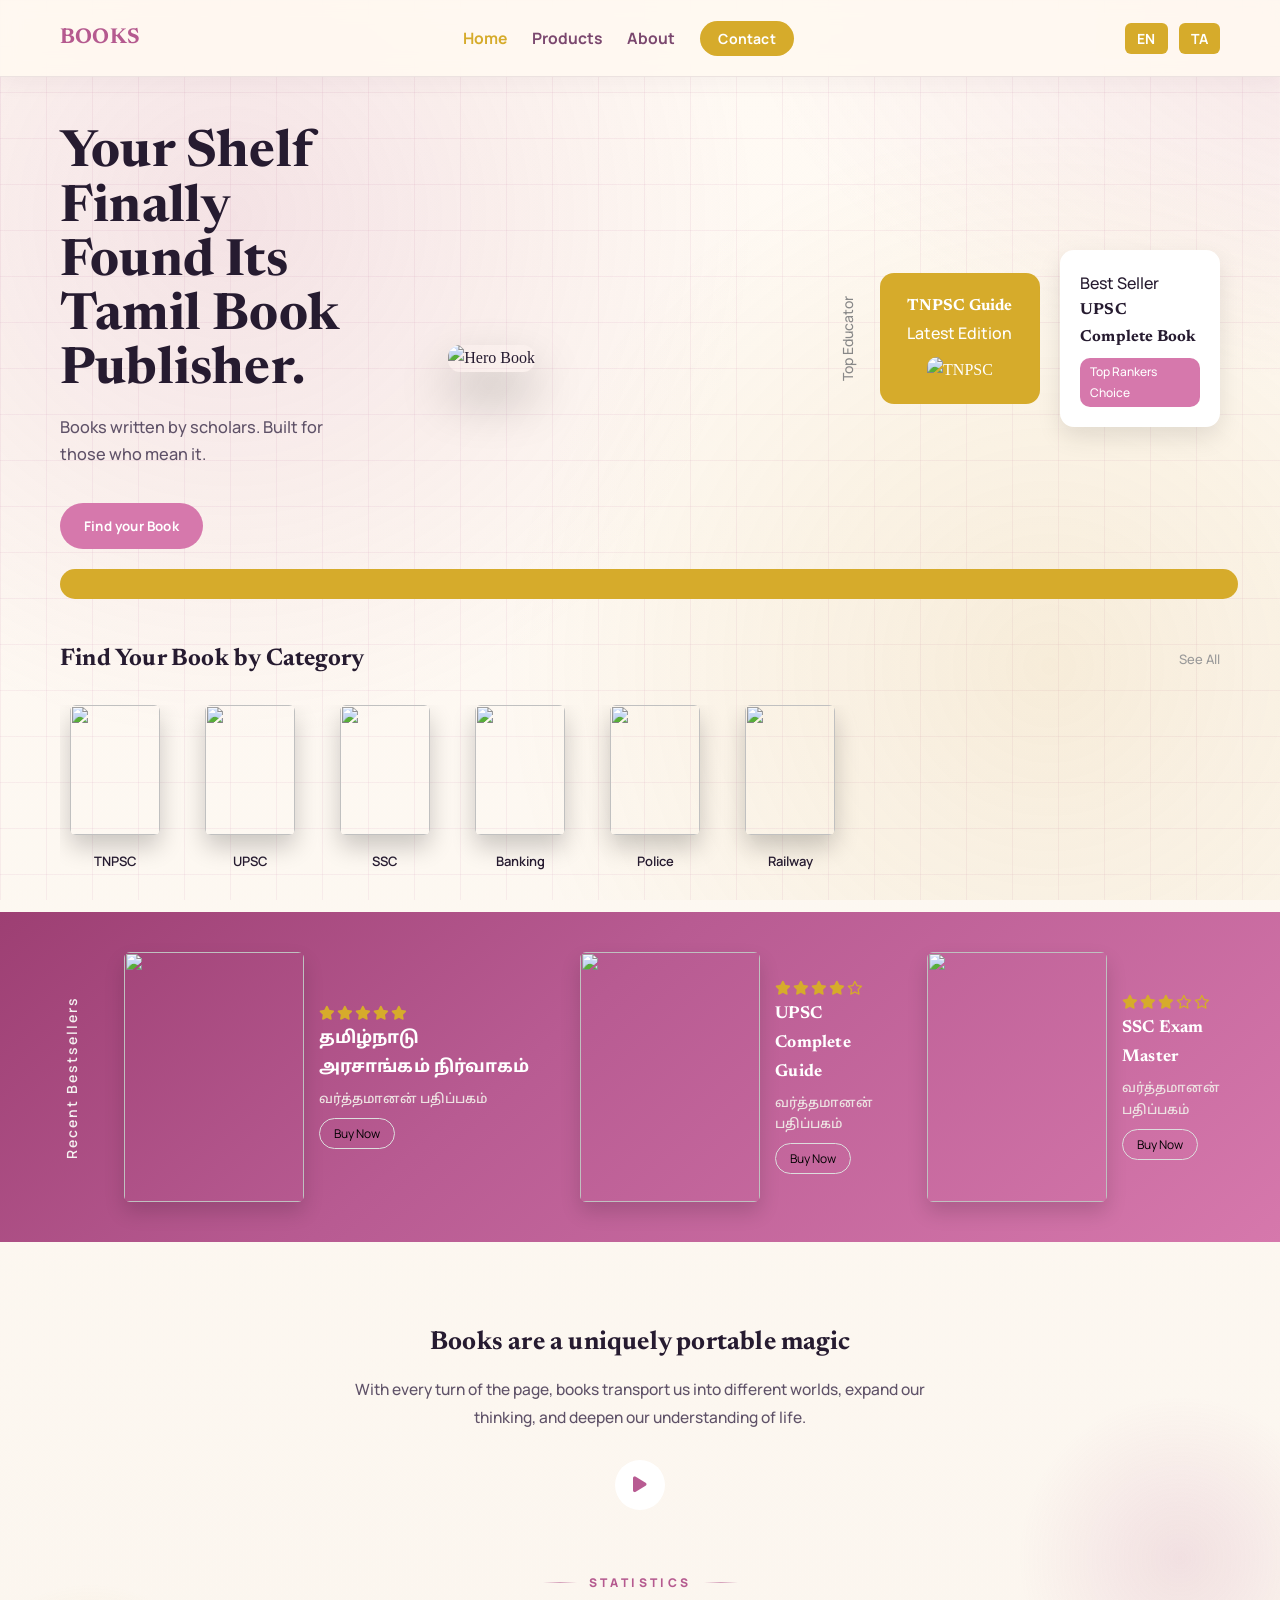
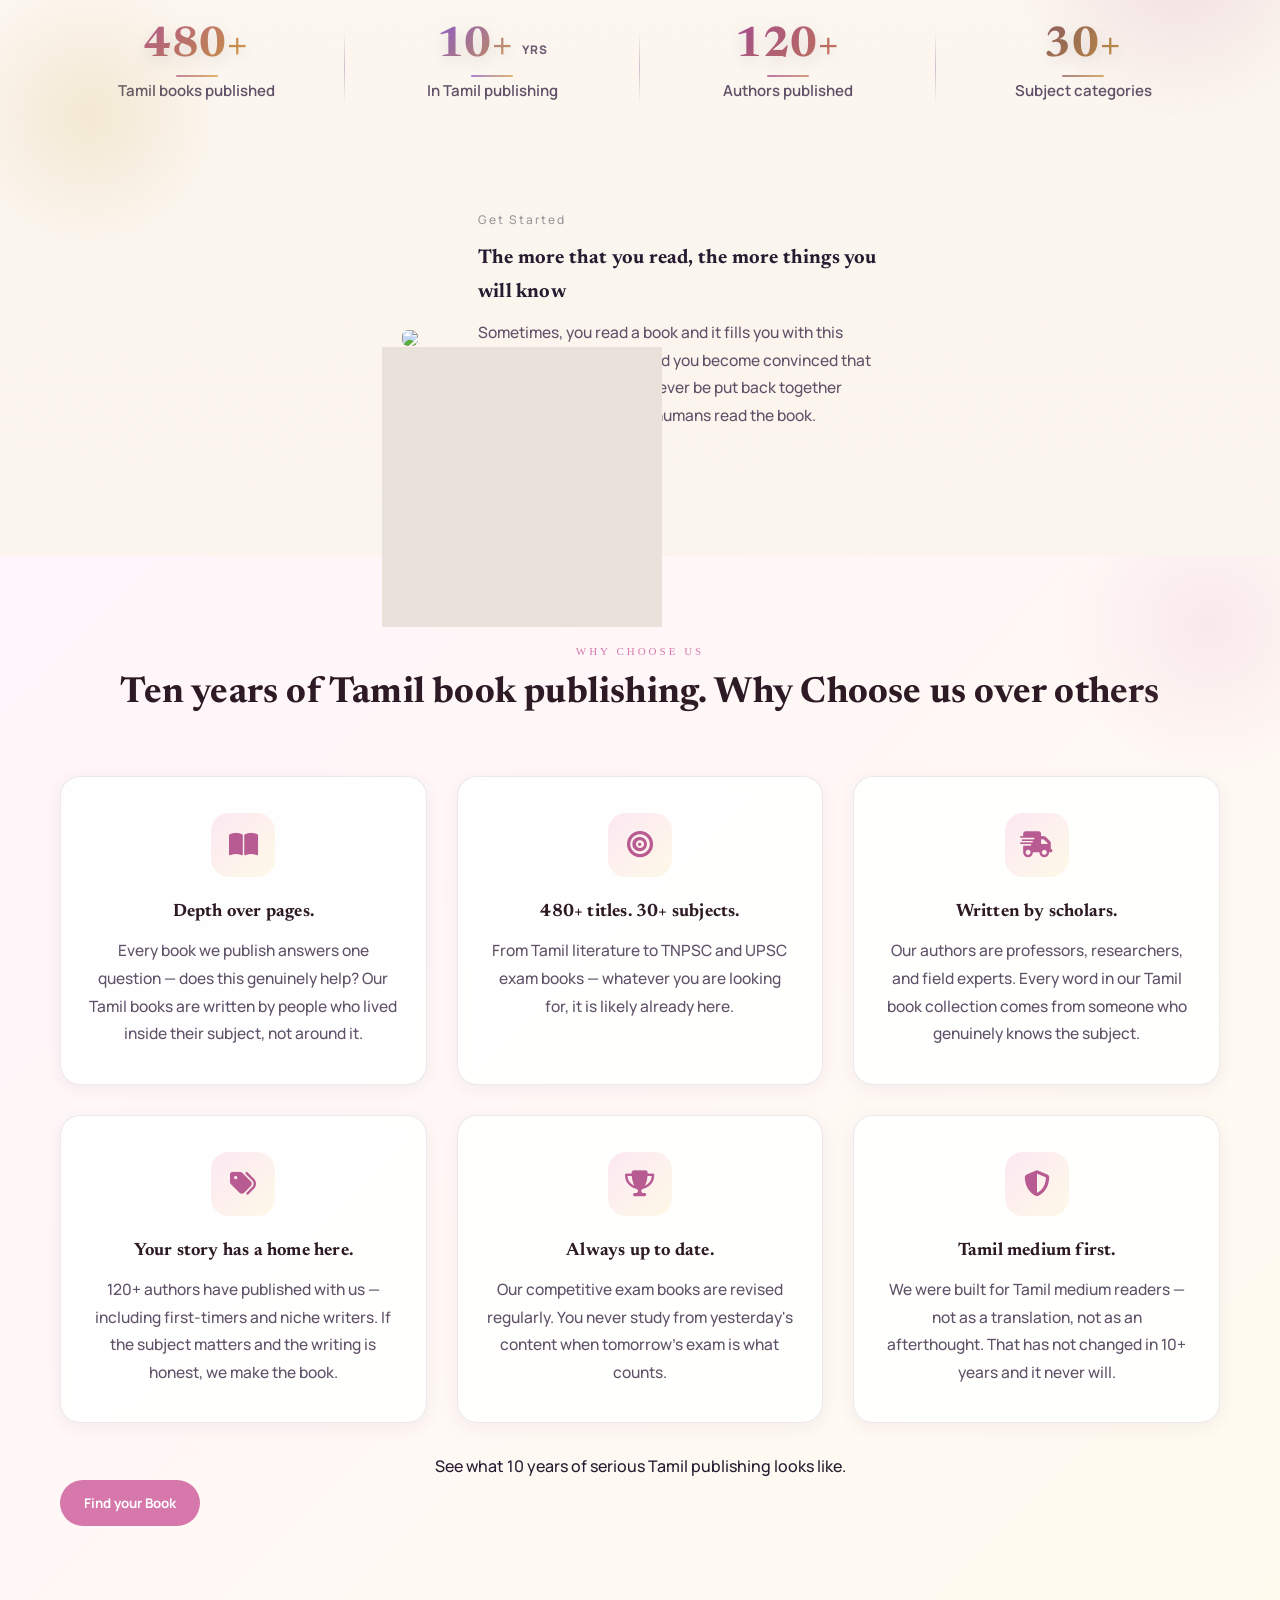
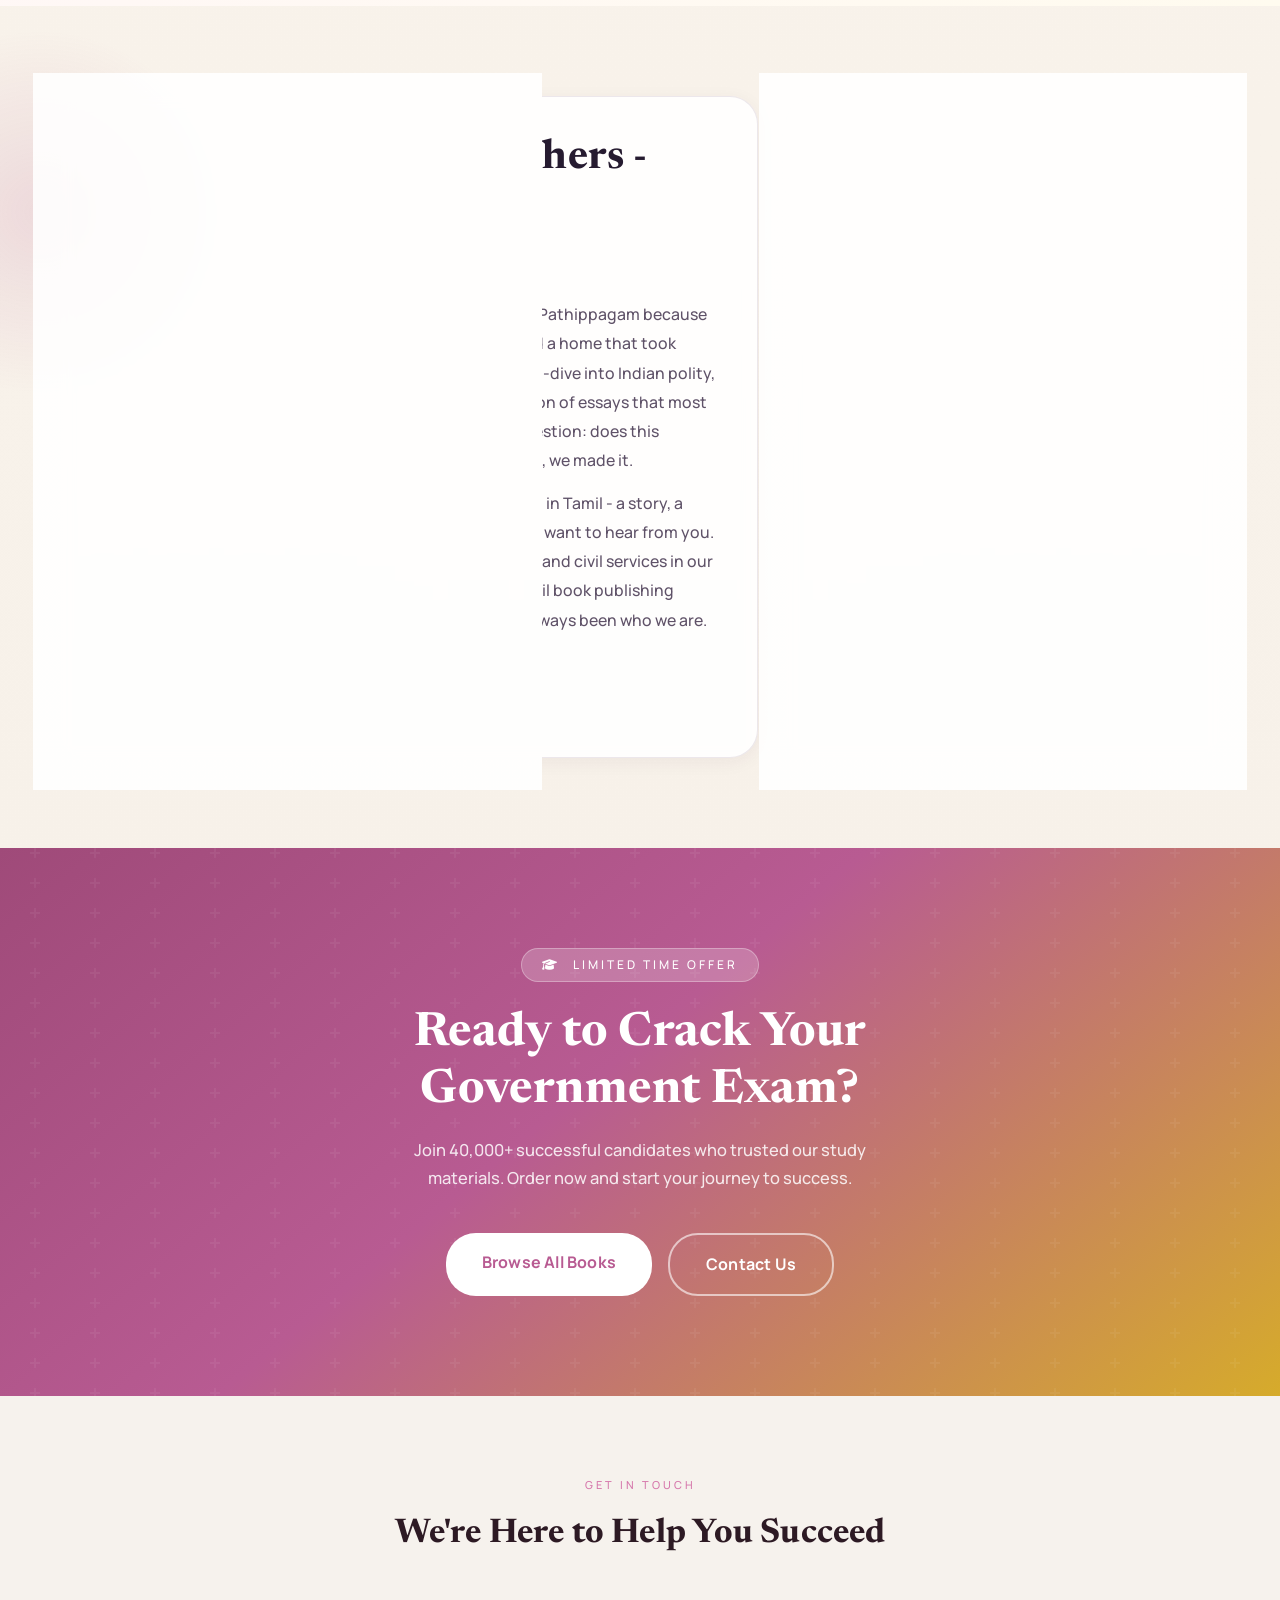
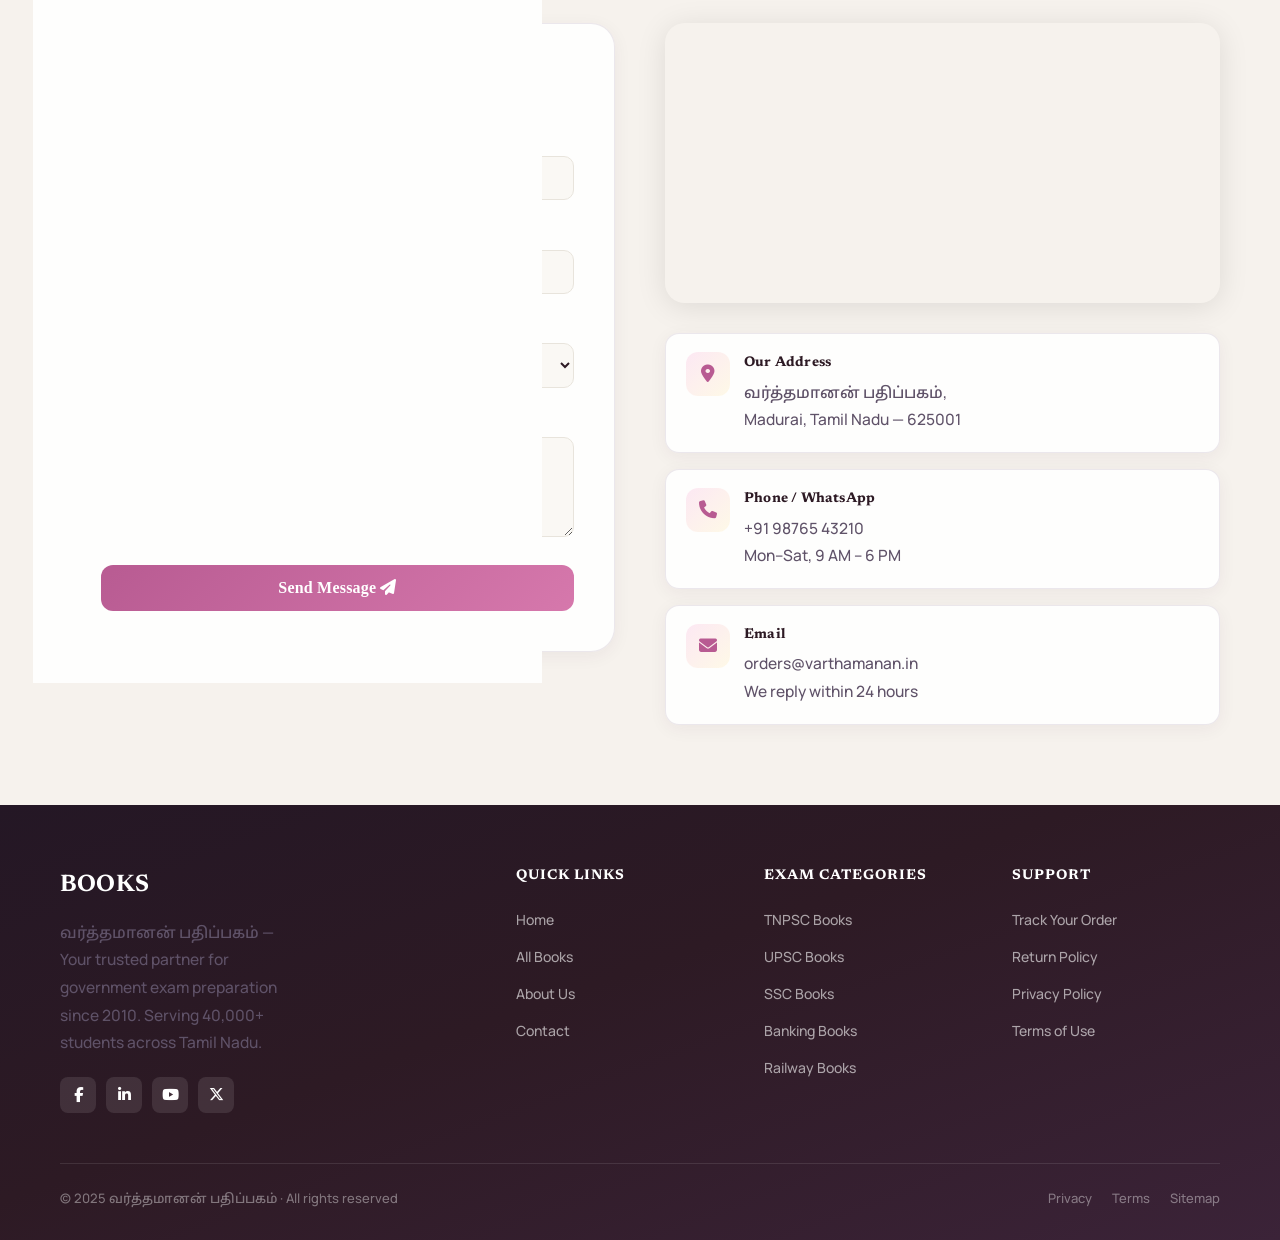
==== commit e8de0bd7: "update" ====
--- a/index.html
+++ b/index.html
@@ -41,9 +41,10 @@
     <!-- HERO -->
     <section class="hero">
       <div class="hero-left">
-        <h1 id="title">Crack Government Exams Faster</h1>
-        <p id="subtitle">TNPSC, UPSC, SSC, Banking &amp; More</p>
-        <button class="cta" id="ctaBtn" onclick="window.location.href='products.html'">Buy Study Materials</button>
+        <h1 id="title"> Your Shelf Finally Found Its Tamil Book Publisher. </h1>
+        <p id="subtitle">
+Books written by scholars. Built for those who mean it. </p>
+        <button class="cta" id="ctaBtn" onclick="window.location.href='products.html'"> Find your Book</button>
       </div>
       <div class="hero-center">
         <div class="book-card">
@@ -69,7 +70,7 @@
     <!-- BROWSE CATEGORIES -->
     <section class="booklist-category-new-section">
       <div class="booklist-category-new-header">
-        <h3>Browse Categories</h3>
+        <h2>Find Your Book by Category</h2>
         <a href="products.html">See All</a>
       </div>
       <div class="booklist-category-new-row">
@@ -152,11 +153,34 @@
         <img src="https://images.unsplash.com/photo-1524995997946-a1c2e315a42f?w=600" />
         <div class="aboutsection-play"><i class="fa-solid fa-play" aria-hidden="true"></i></div>
       </div>
-      <div class="aboutsection-stats">
-        <div><h3>600</h3><p>Articles</p></div>
-        <div><h3>40k</h3><p>Active Readers</p></div>
-        <div><h3>18k</h3><p>Books Published</p></div>
-      </div>
+
+      <div class="statistics-section" aria-label="Publishing Statistics">
+        <div class="statistics-header">
+          <span class="statistics-kicker">STATISTICS</span>
+        </div>
+        <div class="statistics-grid">
+          <article class="statistics-card">
+            <h3><span class="stats-counter" data-target="480" data-suffix="+">0</span></h3>
+            <p>Tamil books published</p>
+          </article>
+          <article class="statistics-card">
+            <h3>
+              <span class="stats-counter" data-target="10" data-suffix="+">0</span>
+              <span class="stats-unit">yrs</span>
+            </h3>
+            <p>In Tamil publishing</p>
+          </article>
+          <article class="statistics-card">
+            <h3><span class="stats-counter" data-target="120" data-suffix="+">0</span></h3>
+            <p>Authors published</p>
+          </article>
+          <article class="statistics-card">
+            <h3><span class="stats-counter" data-target="30" data-suffix="+">0</span></h3>
+            <p>Subject categories</p>
+          </article>
+        </div>
+      </div>
+
       <div class="aboutsection-bottom">
         <div class="aboutsection-image">
           <div class="aboutsection-bg"></div>
@@ -175,39 +199,78 @@
     <section class="why-section">
       <div class="why-heading-wrap">
         <div class="why-kicker">Why Choose Us</div>
-        <h2 class="why-heading">The <span>#1 Trusted</span> Source for<br/>Government Exam Books</h2>
+        <h2 class="why-heading"> Ten years of Tamil book publishing. Why Choose us over others </h2>
       </div>
       <div class="why-grid">
         <div class="why-card">
           <div class="why-icon"><i class="fa-solid fa-book-open" aria-hidden="true"></i></div>
-          <h4>Expert-Curated Content</h4>
-          <p>Every book is crafted by top educators and exam specialists with 20+ years of experience in competitive exam preparation.</p>
+          <h4>Depth over pages.</h4>
+          <p>Every book we publish answers one question — does this genuinely help? Our Tamil books are written by people who lived inside their subject, not around it.</p>
         </div>
         <div class="why-card">
           <div class="why-icon"><i class="fa-solid fa-bullseye" aria-hidden="true"></i></div>
-          <h4>Latest Syllabus Coverage</h4>
-          <p>All books are updated with the latest exam patterns and syllabus changes for TNPSC, UPSC, SSC, Banking and more.</p>
+          <h4>480+ titles. 30+ subjects.</h4>
+          <p>From Tamil literature to TNPSC and UPSC exam books — whatever you are looking for, it is likely already here.</p>
         </div>
         <div class="why-card">
           <div class="why-icon"><i class="fa-solid fa-truck-fast" aria-hidden="true"></i></div>
-          <h4>Fast Doorstep Delivery</h4>
-          <p>Get your books delivered directly to your home within 3–5 business days anywhere in Tamil Nadu and across India.</p>
+          <h4>Written by scholars.</h4>
+          <p>Our authors are professors, researchers, and field experts. Every word in our Tamil book collection comes from someone who genuinely knows the subject.</p>
         </div>
         <div class="why-card">
           <div class="why-icon"><i class="fa-solid fa-tags" aria-hidden="true"></i></div>
-          <h4>Best Price Guaranteed</h4>
-          <p>We offer the most competitive prices on all government exam study materials with no hidden charges.</p>
+          <h4>Your story has a home here.</h4>
+          <p>120+ authors have published with us — including first-timers and niche writers. If the subject matters and the writing is honest, we make the book.</p>
         </div>
         <div class="why-card">
           <div class="why-icon"><i class="fa-solid fa-trophy" aria-hidden="true"></i></div>
-          <h4>Proven Track Record</h4>
-          <p>Over 40,000 students have cleared government exams using our study materials. Your success is our mission.</p>
+          <h4>Always up to date.</h4>
+          <p>Our competitive exam books are revised regularly. You never study from yesterday's content when tomorrow's exam is what counts.</p>
         </div>
         <div class="why-card">
           <div class="why-icon"><i class="fa-solid fa-shield-halved" aria-hidden="true"></i></div>
-          <h4>Secure Easy Ordering</h4>
-          <p>Simple UPI payment system with instant order confirmation. Your data and transactions are completely secure.</p>
-        </div>
+          <h4>Tamil medium first.</h4>
+          <p>We were built for Tamil medium readers — not as a translation, not as an afterthought. That has not changed in 10+ years and it never will.</p>
+        </div>
+        
+      </div>
+       <div class="cta12">
+            <p class="ptag">See what 10 years of serious Tamil publishing looks like.</p>
+      <button class="cta1" id="ctaBtn" onclick="window.location.href='products.html'"> Find your Book</button> </div>
+    </section>
+
+    <!-- PUBLISHER STORY -->
+    <section class="publisher-story-section" id="publisher-story">
+      <div class="publisher-story-shell">
+        <div class="publisher-story-content">
+          
+          <h2>Best Tamil Book Publishers - VARTHAMANAN PATHIPPAGAM</h2>
+          <p>
+            We never started this to fill shelves. We built Varthamanan Pathippagam because Tamil literature, Tamil history, and Tamil knowledge needed a home that took them seriously. Every book we publish - whether it is a deep-dive into Indian polity, ancient Indian history, Tamil Nadu geography, or a collection of essays that most publishers would not touch - went through one simple question: does this genuinely help the person reading it? If the answer was yes, we made it.
+          </p>
+          <p>
+            We also open our doors to writers. If you have a manuscript in Tamil - a story, a research work, a subject you know better than anyone - we want to hear from you. Some of the most important Tamil books for TNPSC, UPSC, and civil services in our catalogue started as someone's quiet idea. We are the Tamil book publishing company that says yes when others look away. That has always been who we are.
+          </p>
+          <a href="#contact-section" class="publisher-story-cta">
+            Know us better <span aria-hidden="true">&rarr;</span>
+          </a>
+        </div>
+
+        <aside class="publisher-story-highlight" aria-label="Writers and manuscripts">
+          <h3>For Tamil Writers and Researchers</h3>
+          <p>
+            If you are building a meaningful Tamil manuscript, we are ready to listen and publish with purpose.
+          </p>
+          <ul>
+            <li>Stories, essays, and deep research works</li>
+            <li>Academic and exam-ready subjects with real clarity</li>
+            <li>Reader-first publishing support from draft to print</li>
+          </ul>
+          <div class="publisher-story-visual">
+            <img src="img/herobook.jpg" alt="Featured Tamil publication from Varthamanan Pathippagam" loading="lazy" />
+            <span class="publisher-story-visual-badge">Featured Tamil Title</span>
+          </div>
+        </aside>
       </div>
     </section>
 
@@ -380,6 +443,67 @@
         ).join('');
       }
 
+      function setCounterText(counterEl, value) {
+        const suffix = counterEl.dataset.suffix || '';
+        counterEl.textContent = `${value.toLocaleString()}${suffix}`;
+      }
+
+      function animateStatisticsCounters() {
+        const statsSection = document.querySelector('.statistics-section');
+        if (!statsSection) return;
+
+        const counters = statsSection.querySelectorAll('.stats-counter');
+        if (!counters.length) return;
+
+        const prefersReducedMotion = window.matchMedia('(prefers-reduced-motion: reduce)').matches;
+
+        const runCounter = (counterEl) => {
+          const target = Number(counterEl.dataset.target || 0);
+          if (counterEl.dataset.animated === 'true') return;
+          counterEl.dataset.animated = 'true';
+
+          if (!Number.isFinite(target) || target <= 0 || prefersReducedMotion) {
+            setCounterText(counterEl, Math.max(0, target));
+            return;
+          }
+
+          const duration = 1400;
+          const startTime = performance.now();
+
+          const tick = (now) => {
+            const progress = Math.min((now - startTime) / duration, 1);
+            const eased = 1 - Math.pow(1 - progress, 3);
+            const current = Math.round(target * eased);
+            setCounterText(counterEl, current);
+
+            if (progress < 1) {
+              requestAnimationFrame(tick);
+            }
+          };
+
+          setCounterText(counterEl, 0);
+          requestAnimationFrame(tick);
+        };
+
+        const startCounters = () => counters.forEach(runCounter);
+
+        if (!('IntersectionObserver' in window)) {
+          startCounters();
+          return;
+        }
+
+        const observer = new IntersectionObserver((entries) => {
+          entries.forEach((entry) => {
+            if (entry.isIntersecting) {
+              startCounters();
+              observer.disconnect();
+            }
+          });
+        }, { threshold: 0.35 });
+
+        observer.observe(statsSection);
+      }
+
       document.addEventListener('DOMContentLoaded', () => {
         const whyIconClasses = ['book-open', 'bullseye', 'truck-fast', 'tags', 'trophy', 'shield-halved'];
         document.querySelectorAll('.why-icon').forEach((el, idx) => {
@@ -411,6 +535,8 @@
         if (toast) {
           toast.innerHTML = '<i class="fa-solid fa-circle-check" aria-hidden="true"></i> <span>Message sent!</span> We\'ll get back to you soon.';
         }
+
+        animateStatisticsCounters();
       });
 
 
--- a/style.css
+++ b/style.css
@@ -253,6 +253,15 @@
   margin-top: 20px; padding: 14px 24px; border: none;
   border-radius: 30px; background: #d678ac; color: white;
   font-weight: bold; cursor: pointer; transition: 0.3s;
+}
+.cta1 {
+   padding: 14px 24px; border: none;
+  border-radius: 30px; background: #d678ac; color: white;
+  font-weight: bold; cursor: pointer; transition: 0.3s;
+  margin: auto;
+}
+.cat12{
+  text-align: center;
 }
 .cta:hover { background: #b85b92; }
 .hero-center { position: relative; }
@@ -2026,3 +2035,505 @@
     font-size: 0.93rem;
   }
 }
+
+/* ============================================
+   PUBLISHER STORY SECTION
+   ============================================ */
+.publisher-story-section {
+  position: relative;
+  padding: 90px 60px;
+}
+
+.publisher-story-section::before {
+  content: "";
+  position: absolute;
+  left: -140px;
+  top: 26px;
+  width: 360px;
+  height: 360px;
+  border-radius: 50%;
+  background: radial-gradient(circle, rgba(181, 90, 143, 0.16), transparent 72%);
+  pointer-events: none;
+  z-index: 0;
+}
+
+.publisher-story-shell {
+  position: relative;
+  z-index: 1;
+  max-width: 1180px;
+  margin: 0 auto;
+  display: grid;
+  grid-template-columns: minmax(0, 1.45fr) minmax(280px, 0.9fr);
+  gap: 28px;
+  align-items: stretch;
+}
+
+.publisher-story-content,
+.publisher-story-highlight {
+  border: 1px solid var(--prem-border);
+  background: var(--prem-card);
+  backdrop-filter: blur(7px);
+  box-shadow: var(--prem-shadow-soft);
+  border-radius: 28px;
+}
+
+.publisher-story-content {
+  padding: 38px 42px;
+}
+
+.publisher-story-kicker {
+  display: inline-block;
+  margin-bottom: 14px;
+  font-size: 0.72rem;
+  letter-spacing: 2.8px;
+  text-transform: uppercase;
+  color: var(--prem-primary);
+  font-weight: 700;
+}
+
+.publisher-story-content h2 {
+  font-family: "Newsreader", "Noto Sans Tamil", Georgia, serif;
+  font-size: clamp(2rem, 3.2vw, 2.65rem);
+  line-height: 1.18;
+  color: var(--prem-ink);
+  margin-bottom: 20px;
+}
+
+.publisher-story-content p {
+  color: var(--prem-muted);
+  font-size: 0.99rem;
+  line-height: 1.84;
+}
+
+.publisher-story-content p + p {
+  margin-top: 14px;
+}
+
+.publisher-story-cta {
+  margin-top: 30px;
+  display: inline-flex;
+  align-items: center;
+  gap: 10px;
+  padding: 13px 22px;
+  border-radius: 999px;
+  text-decoration: none;
+  font-size: 0.94rem;
+  font-weight: 700;
+  color: #fff;
+  background: linear-gradient(135deg, var(--prem-primary), #c572a2);
+  box-shadow: 0 12px 28px rgba(181, 90, 143, 0.24);
+  transition: transform 0.22s ease, box-shadow 0.22s ease;
+}
+
+.publisher-story-cta:hover {
+  transform: translateY(-2px);
+  box-shadow: 0 15px 32px rgba(181, 90, 143, 0.3);
+}
+
+.publisher-story-highlight {
+  padding: 32px 30px;
+  background:
+    linear-gradient(150deg, rgba(181, 90, 143, 0.11) 0%, rgba(199, 154, 42, 0.12) 100%),
+    var(--prem-card);
+  display: flex;
+  flex-direction: column;
+}
+
+.publisher-story-highlight h3 {
+  font-family: "Newsreader", "Noto Sans Tamil", Georgia, serif;
+  font-size: clamp(1.45rem, 2.2vw, 1.78rem);
+  color: var(--prem-ink);
+  margin-bottom: 12px;
+}
+
+.publisher-story-highlight p {
+  color: var(--prem-muted);
+  font-size: 0.95rem;
+  line-height: 1.78;
+  margin-bottom: 18px;
+}
+
+.publisher-story-highlight ul {
+  list-style: none;
+  display: grid;
+  gap: 10px;
+  margin-bottom: 18px;
+}
+
+.publisher-story-highlight li {
+  position: relative;
+  padding-left: 18px;
+  color: var(--prem-ink);
+  font-size: 0.93rem;
+  line-height: 1.68;
+}
+
+.publisher-story-highlight li::before {
+  content: "";
+  position: absolute;
+  left: 0;
+  top: 0.62em;
+  width: 8px;
+  height: 8px;
+  border-radius: 50%;
+  background: linear-gradient(135deg, var(--prem-primary), var(--prem-accent));
+}
+
+.publisher-story-visual {
+  position: relative;
+  margin-top: auto;
+  border-radius: 18px;
+  overflow: hidden;
+  border: 1px solid rgba(121, 82, 120, 0.18);
+  background: #efe6de;
+  box-shadow: 0 12px 24px rgba(56, 32, 57, 0.1);
+}
+
+.publisher-story-visual::after {
+  content: "";
+  position: absolute;
+  inset: 0;
+  background: linear-gradient(180deg, rgba(34, 19, 33, 0.02) 40%, rgba(34, 19, 33, 0.36) 100%);
+  pointer-events: none;
+}
+
+.publisher-story-visual img {
+  width: 100%;
+  aspect-ratio: 4 / 3;
+  object-fit: cover;
+  display: block;
+  transform: scale(1.02);
+}
+
+.publisher-story-visual-badge {
+  position: absolute;
+  left: 12px;
+  bottom: 12px;
+  z-index: 1;
+  display: inline-flex;
+  align-items: center;
+  padding: 6px 11px;
+  border-radius: 999px;
+  font-size: 0.71rem;
+  letter-spacing: 0.8px;
+  text-transform: uppercase;
+  font-weight: 700;
+  color: #fff;
+  background: linear-gradient(135deg, rgba(181, 90, 143, 0.95), rgba(199, 154, 42, 0.95));
+  box-shadow: 0 8px 20px rgba(44, 24, 40, 0.28);
+}
+
+@media (max-width: 1024px) {
+  .publisher-story-section {
+    padding: 72px 30px;
+  }
+
+  .publisher-story-shell {
+    grid-template-columns: 1fr;
+    gap: 20px;
+  }
+
+  .publisher-story-content {
+    padding: 34px 32px;
+  }
+
+  .publisher-story-highlight {
+    padding: 28px 28px;
+  }
+
+  .publisher-story-visual {
+    max-width: 460px;
+  }
+}
+
+@media (max-width: 768px) {
+  .publisher-story-section {
+    padding: 60px 24px;
+  }
+
+  .publisher-story-content,
+  .publisher-story-highlight {
+    border-radius: 22px;
+  }
+
+  .publisher-story-content h2 {
+    font-size: clamp(1.7rem, 7vw, 2.15rem);
+  }
+
+  .publisher-story-content p,
+  .publisher-story-highlight p,
+  .publisher-story-highlight li {
+    font-size: 0.95rem;
+    line-height: 1.72;
+  }
+
+  .publisher-story-cta {
+    width: 100%;
+    justify-content: center;
+  }
+
+  .publisher-story-visual {
+    width: 100%;
+    max-width: none;
+    border-radius: 16px;
+  }
+}
+
+@media (max-width: 480px) {
+  .publisher-story-content {
+    padding: 28px 22px;
+  }
+
+  .publisher-story-highlight {
+    padding: 24px 22px;
+  }
+
+  .publisher-story-kicker {
+    letter-spacing: 2.2px;
+  }
+
+  .publisher-story-visual-badge {
+    font-size: 0.66rem;
+    padding: 5px 10px;
+  }
+}
+
+/* ============================================
+   STATISTICS SECTION (ABOUT)
+   ============================================ */
+.statistics-section {
+  margin-top: 38px;
+  padding: 26px 0 8px;
+  position: relative;
+  text-align: center;
+}
+
+.statistics-section::before {
+  content: "";
+  position: absolute;
+  width: 320px;
+  height: 320px;
+  border-radius: 50%;
+  right: -120px;
+  top: -140px;
+  background: radial-gradient(circle, rgba(181, 90, 143, 0.14), transparent 72%);
+  pointer-events: none;
+}
+
+.statistics-section::after {
+  content: "";
+  position: absolute;
+  width: 260px;
+  height: 260px;
+  border-radius: 50%;
+  left: -100px;
+  bottom: -120px;
+  background: radial-gradient(circle, rgba(199, 154, 42, 0.14), transparent 72%);
+  pointer-events: none;
+}
+
+.statistics-header {
+  margin-bottom: 24px;
+}
+
+.statistics-kicker {
+  font-size: 0.75rem;
+  letter-spacing: 3.4px;
+  text-transform: uppercase;
+  font-weight: 800;
+  color: var(--prem-primary);
+  position: relative;
+  display: inline-flex;
+  align-items: center;
+  gap: 12px;
+}
+
+.statistics-kicker::before,
+.statistics-kicker::after {
+  content: "";
+  width: 34px;
+  height: 1px;
+  background: linear-gradient(90deg, transparent, rgba(181, 90, 143, 0.55), transparent);
+}
+
+.statistics-grid {
+  display: grid;
+  grid-template-columns: repeat(4, minmax(0, 1fr));
+  gap: 22px;
+  align-items: stretch;
+}
+
+.statistics-card {
+  --stat-accent-1: #b55a8f;
+  --stat-accent-2: #d2a03c;
+  min-height: 0;
+  padding: 8px 8px 14px;
+  text-align: center;
+  position: relative;
+  transition: transform 0.24s ease;
+}
+
+.statistics-card::after {
+  content: "";
+  position: absolute;
+  right: -11px;
+  top: 50%;
+  width: 1px;
+  height: 72px;
+  transform: translateY(-50%);
+  background: linear-gradient(180deg, transparent, rgba(132, 96, 140, 0.38), transparent);
+}
+
+.statistics-card:last-child::after {
+  display: none;
+}
+
+.statistics-card:nth-child(2) {
+  --stat-accent-1: #8e5ec7;
+  --stat-accent-2: #d39f4e;
+}
+
+.statistics-card:nth-child(3) {
+  --stat-accent-1: #a54f8f;
+  --stat-accent-2: #ca7b56;
+}
+
+.statistics-card:nth-child(4) {
+  --stat-accent-1: #8f5f5f;
+  --stat-accent-2: #c7963f;
+}
+
+.statistics-card:hover {
+  transform: translateY(-3px);
+}
+
+.statistics-card h3 {
+  margin: 0 0 12px;
+  color: var(--prem-ink);
+  font-family: "Newsreader", "Noto Sans Tamil", Georgia, serif;
+  font-size: clamp(2rem, 3.3vw, 2.7rem);
+  line-height: 1;
+  display: flex;
+  justify-content: center;
+  align-items: baseline;
+  gap: 7px;
+  position: relative;
+}
+
+.statistics-card h3::after {
+  content: "";
+  position: absolute;
+  left: 50%;
+  transform: translateX(-50%);
+  bottom: -10px;
+  width: 42px;
+  height: 2px;
+  border-radius: 999px;
+  background: linear-gradient(90deg, var(--stat-accent-1), var(--stat-accent-2));
+  opacity: 0.75;
+}
+
+.statistics-card p {
+  margin: 0;
+  color: var(--prem-muted);
+  font-size: 0.94rem;
+  line-height: 1.6;
+  font-weight: 600;
+  max-width: 21ch;
+  margin-left: auto;
+  margin-right: auto;
+}
+
+.stats-counter {
+  display: inline-block;
+  font-variant-numeric: tabular-nums;
+  background: linear-gradient(135deg, var(--stat-accent-1), var(--stat-accent-2));
+  -webkit-background-clip: text;
+  -webkit-text-fill-color: transparent;
+  text-shadow: 0 6px 16px rgba(63, 39, 66, 0.12);
+}
+
+.stats-unit {
+  font-family: "Manrope", "Noto Sans Tamil", "Segoe UI", sans-serif;
+  font-size: 0.74rem;
+  font-weight: 800;
+  letter-spacing: 1px;
+  text-transform: uppercase;
+  color: #6e5d73;
+  transform: translateY(-2px);
+}
+.ptag{
+  margin: auto;
+  text-align: center;
+  padding-top: 30px;
+}
+
+@media (max-width: 1024px) {
+  .statistics-section {
+    padding: 24px 0 8px;
+  }
+
+  .statistics-grid {
+    grid-template-columns: repeat(2, minmax(0, 1fr));
+    gap: 20px 16px;
+  }
+
+  .statistics-card::after {
+    display: none;
+  }
+}
+
+@media (max-width: 768px) {
+  .statistics-section {
+    margin-top: 30px;
+    padding: 20px 0 6px;
+  }
+
+  .statistics-kicker {
+    letter-spacing: 2.8px;
+    font-size: 0.7rem;
+  }
+
+  .statistics-card {
+    padding: 6px 10px 12px;
+  }
+
+  .statistics-card h3 {
+    font-size: clamp(1.7rem, 8vw, 2.2rem);
+    margin-bottom: 11px;
+  }
+
+  .statistics-card p {
+    font-size: 0.88rem;
+    max-width: 100%;
+  }
+}
+
+@media (max-width: 520px) {
+  .statistics-grid {
+    grid-template-columns: 1fr;
+    gap: 16px;
+  }
+
+  .statistics-header {
+    margin-bottom: 16px;
+  }
+
+  .statistics-card {
+    padding: 4px 4px 10px;
+  }
+
+  .statistics-card p {
+    font-size: 0.9rem;
+  }
+}
+
+@media (prefers-reduced-motion: reduce) {
+  .statistics-card {
+    transition: none;
+  }
+
+  .statistics-card:hover {
+    transform: none;
+  }
+}
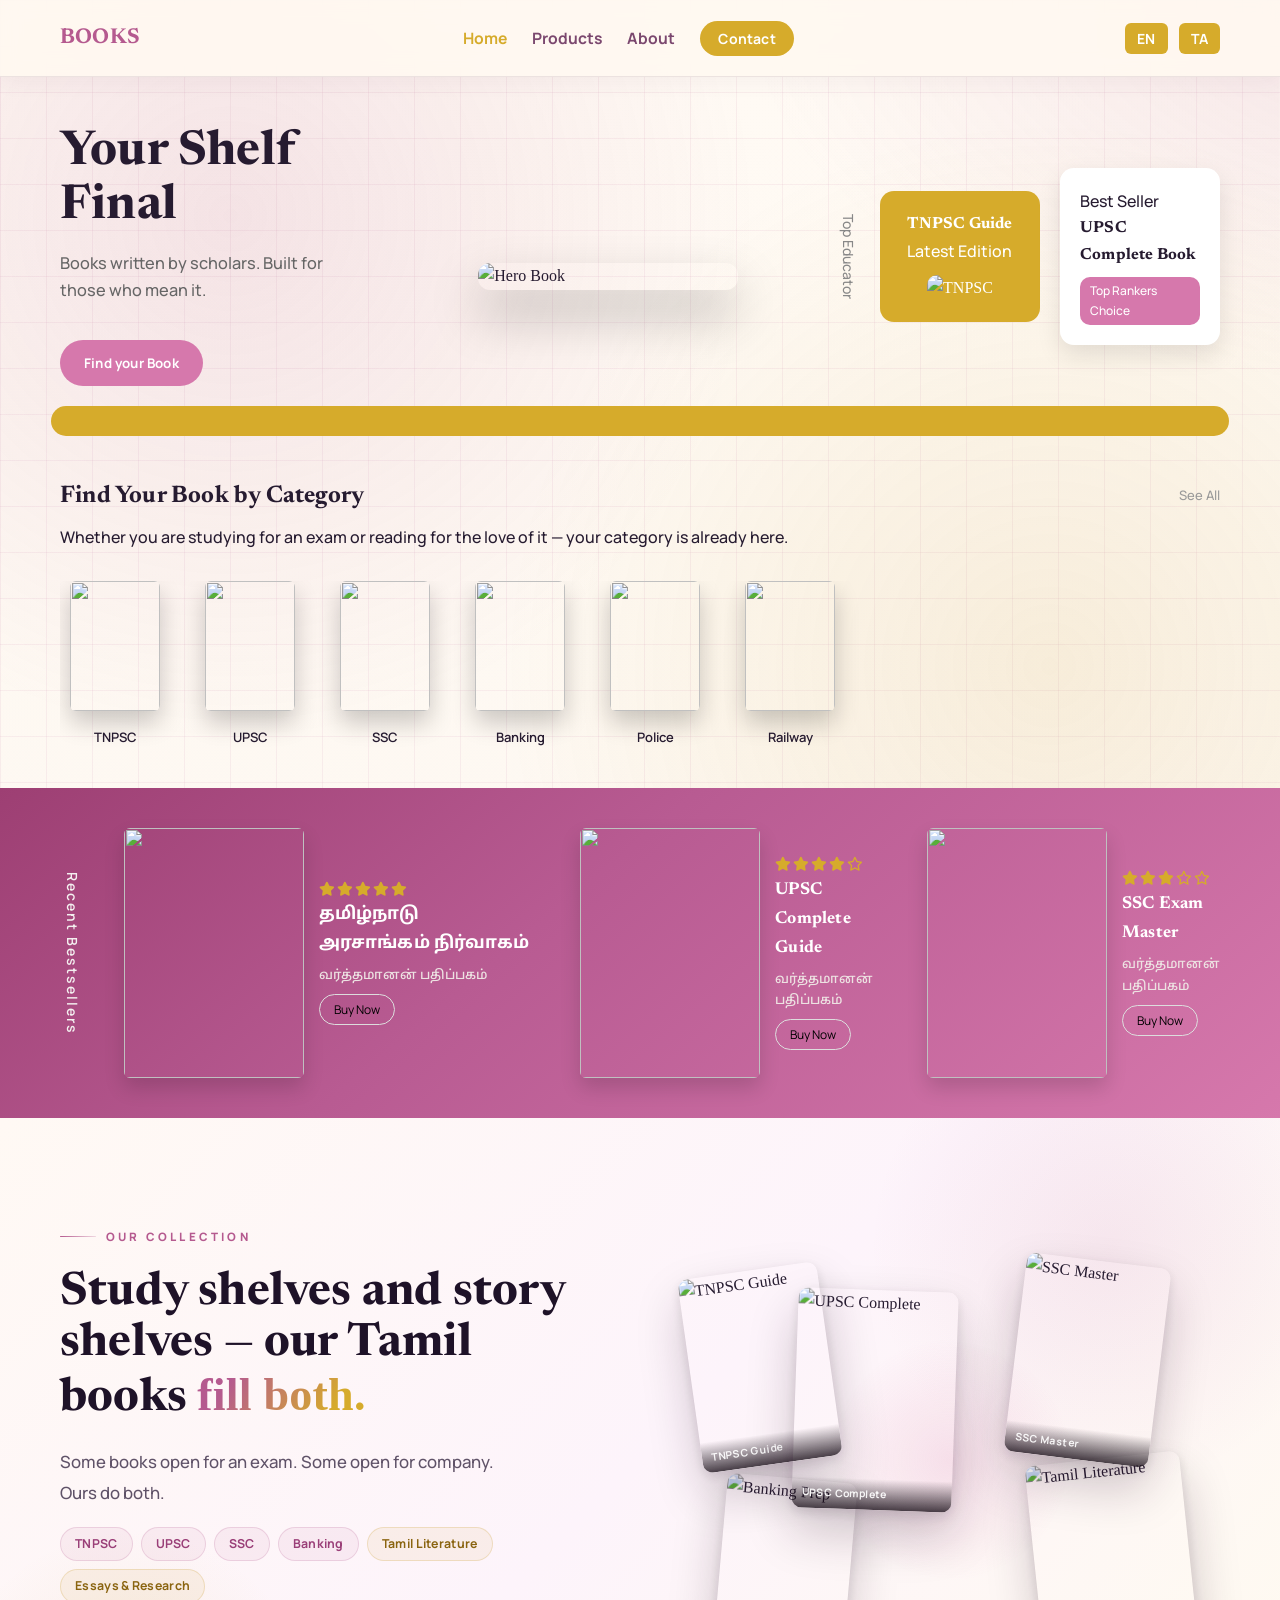
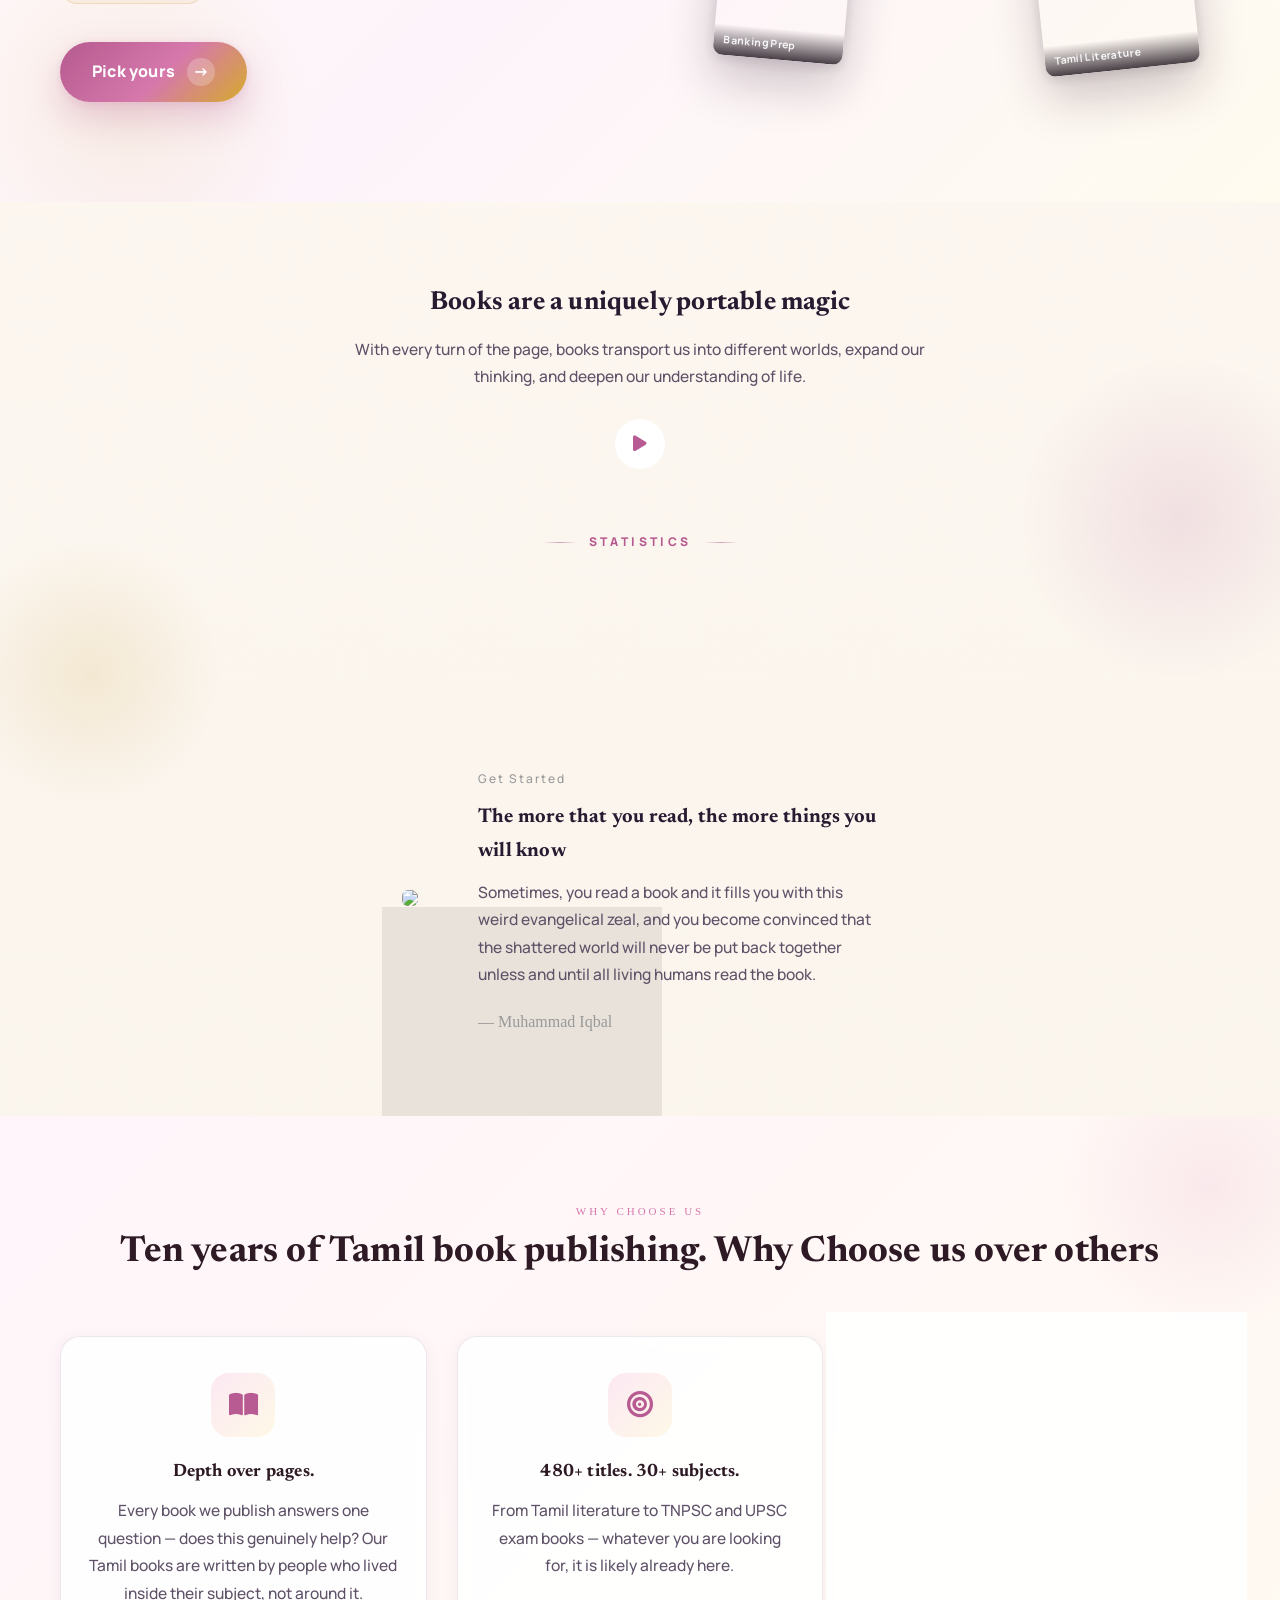
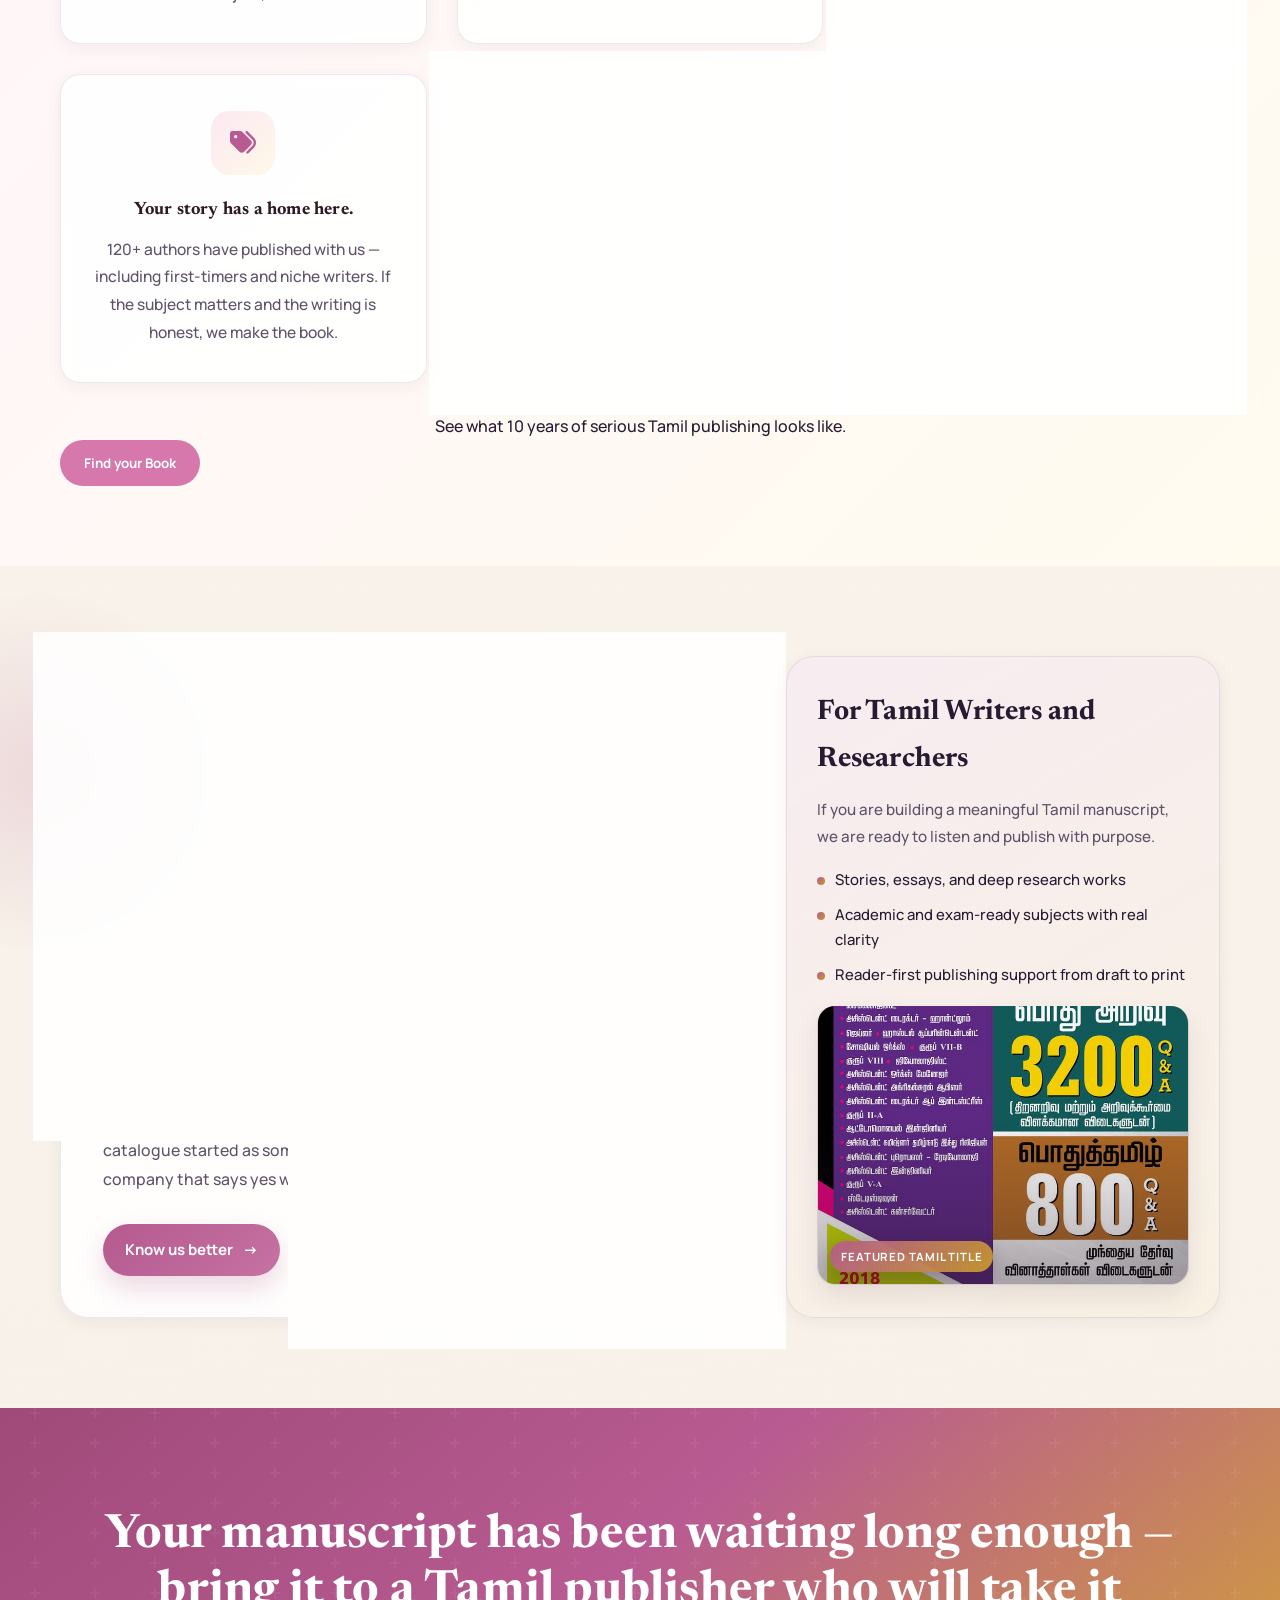
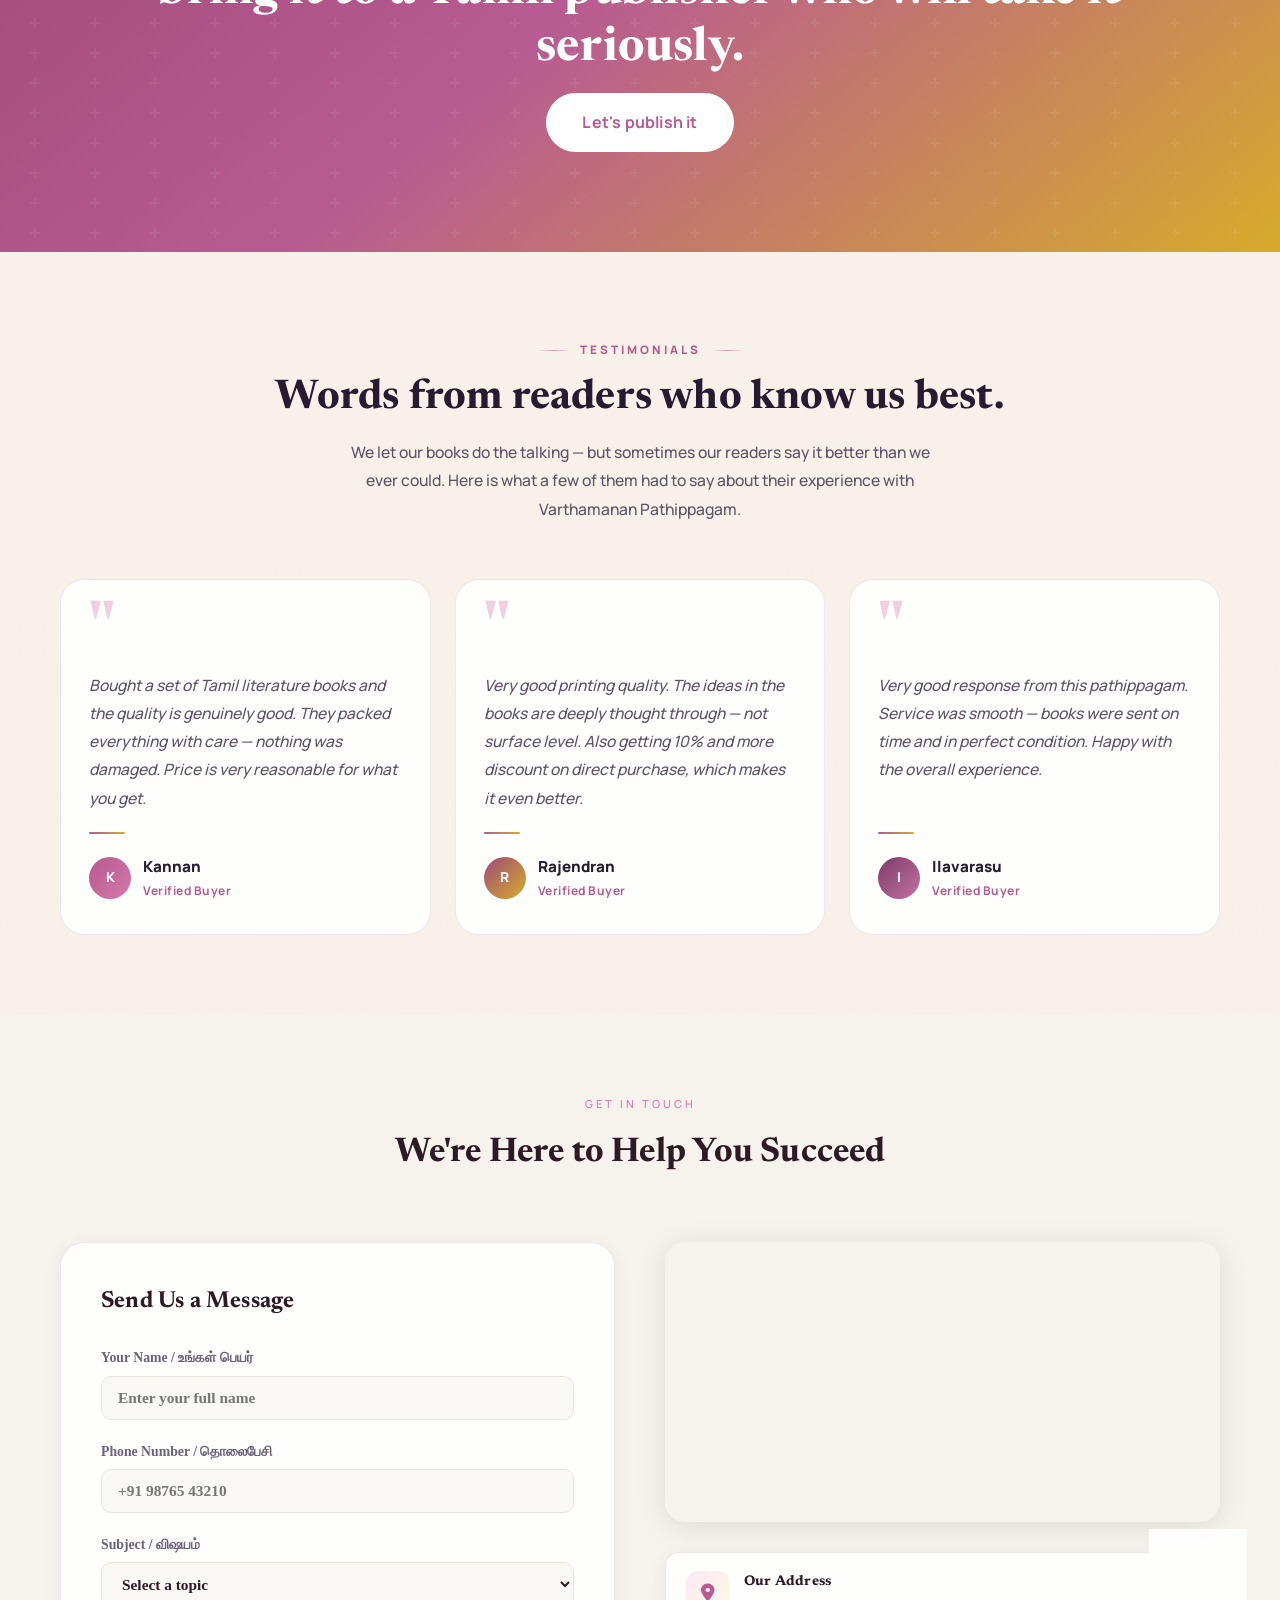
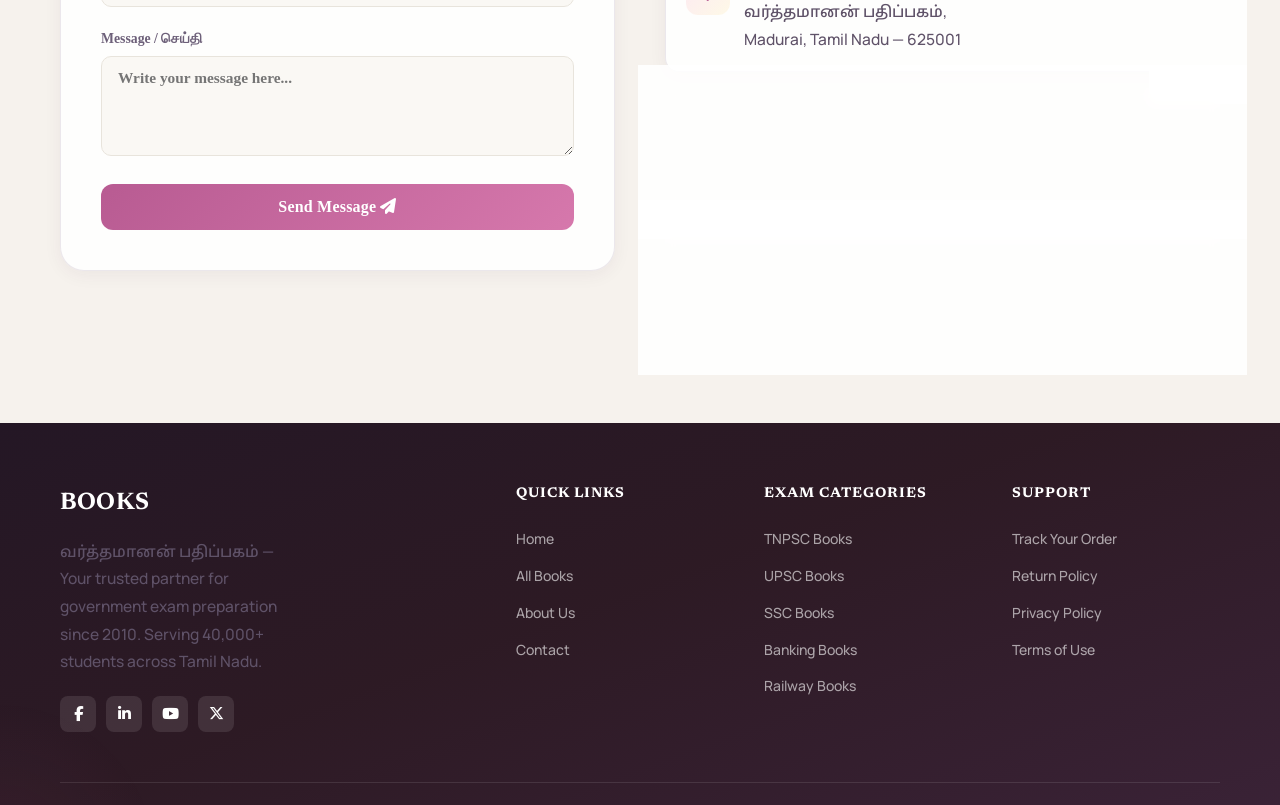
==== commit 02f24d5e: "update" ====
--- a/index.html
+++ b/index.html
@@ -8,6 +8,9 @@
     <link rel="stylesheet" href="./style.css" />
   </head>
   <body>
+    <div id="va-page-loader">
+  <div class="va-loader-ring"></div>
+</div>
 
     <!-- NAV -->
     <header class="nav">
@@ -71,8 +74,10 @@
     <section class="booklist-category-new-section">
       <div class="booklist-category-new-header">
         <h2>Find Your Book by Category</h2>
+       
         <a href="products.html">See All</a>
       </div>
+       <p class="booklist-category-new-header-p"> Whether you are studying for an exam or reading for the love of it — your category is already here.  </p>
       <div class="booklist-category-new-row">
         <div class="booklist-category-new-item" onclick="window.location.href='products.html?cat=tnpsc'">
           <img src="https://covers.openlibrary.org/b/id/10523338-L.jpg" />
@@ -142,6 +147,54 @@
         </div>
       </div>
     </section>
+
+    <!-- PREMIUM DUAL SHELF -->
+<section class="pds-section">
+  <div class="pds-left">
+    <div class="pds-eyebrow">
+      <div class="pds-eyebrow-line"></div>
+      <span class="pds-eyebrow-text">Our Collection</span>
+    </div>
+    <h2>Study shelves and story shelves — our Tamil books <em>fill both.</em></h2>
+    <p>Some books open for an exam. Some open for company. Ours do both.</p>
+    <div class="pds-tags">
+      <span class="pds-tag exam">TNPSC</span>
+      <span class="pds-tag exam">UPSC</span>
+      <span class="pds-tag exam">SSC</span>
+      <span class="pds-tag exam">Banking</span>
+      <span class="pds-tag lit">Tamil Literature</span>
+      <span class="pds-tag lit">Essays &amp; Research</span>
+    </div>
+    <a href="products.html" class="pds-cta">
+      Pick yours
+      <span class="pds-cta-arr">→</span>
+    </a>
+  </div>
+
+  <div class="pds-right">
+    <div class="pds-glow"></div>
+    <div class="book-float bf1">
+      <img src="https://covers.openlibrary.org/b/id/8231856-L.jpg" alt="TNPSC Guide" />
+      <div class="book-badge"><span>TNPSC Guide</span></div>
+    </div>
+    <div class="book-float bf2">
+      <img src="https://covers.openlibrary.org/b/id/11153222-L.jpg" alt="UPSC Complete" />
+      <div class="book-badge"><span>UPSC Complete</span></div>
+    </div>
+    <div class="book-float bf3">
+      <img src="https://covers.openlibrary.org/b/id/10594765-L.jpg" alt="SSC Master" />
+      <div class="book-badge"><span>SSC Master</span></div>
+    </div>
+    <div class="book-float bf4">
+      <img src="https://covers.openlibrary.org/b/id/10523338-L.jpg" alt="Banking Prep" />
+      <div class="book-badge"><span>Banking Prep</span></div>
+    </div>
+    <div class="book-float bf5">
+      <img src="https://covers.openlibrary.org/b/id/10521267-L.jpg" alt="Tamil Literature" />
+      <div class="book-badge"><span>Tamil Literature</span></div>
+    </div>
+  </div>
+</section>
 
     <!-- ABOUT / STATS -->
     <section class="aboutsection-main">
@@ -276,14 +329,66 @@
 
     <!-- FINAL CTA -->
     <section class="final-cta-section">
-      <div class="cta-tag"><i class="fa-solid fa-graduation-cap" aria-hidden="true"></i> Limited Time Offer</div>
-      <h2>Ready to Crack Your<br/>Government Exam?</h2>
-      <p>Join 40,000+ successful candidates who trusted our study materials. Order now and start your journey to success.</p>
+      
+      <h2>Your manuscript has been waiting long enough — bring it to a Tamil publisher who will take it seriously.</h2>
+    
       <div class="cta-buttons">
-        <a href="products.html" class="cta-btn-primary">Browse All Books</a>
-        <a href="#contact-section" class="cta-btn-secondary">Contact Us</a>
-      </div>
-    </section>
+        <a href="products.html" class="cta-btn-primary">Let's publish it </a>
+        <!-- <a href="#contact-section" class="cta-btn-secondary">Contact Us</a> -->
+      </div>
+    </section>
+
+
+    <!-- TESTIMONIALS -->
+<section class="testimonials-section">
+  <div class="testimonials-header">
+    <div class="testimonials-kicker">Testimonials</div>
+    <h2>Words from readers who know us best.</h2>
+    <p>We let our books do the talking — but sometimes our readers say it better than we ever could. Here is what a few of them had to say about their experience with Varthamanan Pathippagam.</p>
+  </div>
+  <div class="testimonials-grid">
+
+    <div class="testimonial-card">
+      <div class="testimonial-quote-mark">"</div>
+      <p class="testimonial-body">Bought a set of Tamil literature books and the quality is genuinely good. They packed everything with care — nothing was damaged. Price is very reasonable for what you get.</p>
+      <div class="testimonial-divider"></div>
+      <div class="testimonial-author">
+        <div class="testimonial-avatar av-pink">K</div>
+        <div>
+          <div class="testimonial-name">Kannan</div>
+          <div class="testimonial-tag">Verified Buyer</div>
+        </div>
+      </div>
+    </div>
+
+    <div class="testimonial-card">
+      <div class="testimonial-quote-mark">"</div>
+      <p class="testimonial-body">Very good printing quality. The ideas in the books are deeply thought through — not surface level. Also getting 10% and more discount on direct purchase, which makes it even better.</p>
+      <div class="testimonial-divider"></div>
+      <div class="testimonial-author">
+        <div class="testimonial-avatar av-gold">R</div>
+        <div>
+          <div class="testimonial-name">Rajendran</div>
+          <div class="testimonial-tag">Verified Buyer</div>
+        </div>
+      </div>
+    </div>
+
+    <div class="testimonial-card">
+      <div class="testimonial-quote-mark">"</div>
+      <p class="testimonial-body">Very good response from this pathippagam. Service was smooth — books were sent on time and in perfect condition. Happy with the overall experience.</p>
+      <div class="testimonial-divider"></div>
+      <div class="testimonial-author">
+        <div class="testimonial-avatar av-plum">I</div>
+        <div>
+          <div class="testimonial-name">Ilavarasu</div>
+          <div class="testimonial-tag">Verified Buyer</div>
+        </div>
+      </div>
+    </div>
+
+  </div>
+</section>
 
     <!-- CONTACT & MAP -->
     <section class="contact-section" id="contact-section">
@@ -408,6 +513,8 @@
     <!-- TOAST -->
     <div class="toast" id="toast"><i class="fa-solid fa-circle-check" aria-hidden="true"></i> <span>Message sent!</span> We'll get back to you soon.</div>
 
+    <script src="./animations.js"></script>
+
     <script>
 
   function toggleMenu() {
@@ -578,4 +685,4 @@
       }
     </script>
   </body>
-</html>
+</html>
--- a/style.css
+++ b/style.css
@@ -259,9 +259,11 @@
   border-radius: 30px; background: #d678ac; color: white;
   font-weight: bold; cursor: pointer; transition: 0.3s;
   margin: auto;
+
 }
 .cat12{
   text-align: center;
+
 }
 .cta:hover { background: #b85b92; }
 .hero-center { position: relative; }
@@ -308,10 +310,13 @@
 
 /* BROWSE CATEGORIES */
 .booklist-category-new-section { padding: 40px 60px; }
-.booklist-category-new-header { display: flex; justify-content: space-between; align-items: center; margin-bottom: 25px; }
+.booklist-category-new-header { display: flex; justify-content: space-between; align-items: center; margin-bottom: 8px; }
 .booklist-category-new-header h3 { font-size: 18px; }
 .booklist-category-new-header a { font-size: 13px; text-decoration: none; color: #999; }
 .booklist-category-new-row { display: flex; gap: 25px; overflow-x: auto; }
+.booklist-category-new-header-p {
+  margin-bottom: 30px;
+}
 .booklist-category-new-item { min-width: 110px; text-align: center; cursor: pointer; transition: 0.3s; }
 .booklist-category-new-item img { width: 90px; height: 130px; object-fit: cover; border-radius: 6px; box-shadow: 0 12px 25px rgba(0,0,0,0.2); }
 .booklist-category-new-title { margin-top: 8px; font-size: 13px; font-weight: 600; }
@@ -2468,6 +2473,138 @@
   padding-top: 30px;
 }
 
+
+/* ========== TESTIMONIALS SECTION ========== */
+.testimonials-section {
+  padding: 80px 60px;
+}
+.testimonials-header {
+  text-align: center;
+  margin-bottom: 56px;
+}
+.testimonials-kicker {
+  display: inline-flex;
+  align-items: center;
+  gap: 10px;
+  font-size: 0.73rem;
+  letter-spacing: 3px;
+  text-transform: uppercase;
+  font-weight: 800;
+  color: #b55a8f;
+  margin-bottom: 14px;
+}
+.testimonials-kicker::before,
+.testimonials-kicker::after {
+  content: '';
+  width: 32px;
+  height: 1px;
+  background: linear-gradient(90deg, transparent, rgba(181,90,143,0.55), transparent);
+}
+.testimonials-header h2 {
+  font-family: "Newsreader", "Noto Sans Tamil", Georgia, serif;
+  font-size: clamp(2rem, 3.2vw, 2.65rem);
+  font-weight: 700;
+  color: #261b30;
+  line-height: 1.15;
+  margin-bottom: 16px;
+}
+.testimonials-header p {
+  color: #5f5268;
+  font-size: 0.98rem;
+  line-height: 1.82;
+  max-width: 58ch;
+  margin: 0 auto;
+}
+.testimonials-grid {
+  display: grid;
+  grid-template-columns: repeat(3, 1fr);
+  gap: 24px;
+}
+.testimonial-card {
+  background: rgba(255,255,255,0.88);
+  border: 1px solid rgba(124,92,128,0.14);
+  border-radius: 24px;
+  padding: 32px 28px;
+  display: flex;
+  flex-direction: column;
+  gap: 20px;
+  position: relative;
+  overflow: hidden;
+  transition: transform 0.28s ease, box-shadow 0.28s ease;
+}
+.testimonial-card::after {
+  content: '';
+  position: absolute;
+  bottom: 0; left: 0; right: 0;
+  height: 3px;
+  background: linear-gradient(90deg, #b55a8f, #d6ab2b);
+  transform: scaleX(0);
+  transition: transform 0.28s ease;
+  transform-origin: left;
+}
+.testimonial-card:hover {
+  transform: translateY(-7px);
+  box-shadow: 0 18px 48px rgba(70,44,72,0.12);
+}
+.testimonial-card:hover::after { transform: scaleX(1); }
+.testimonial-quote-mark {
+  font-family: "Newsreader", Georgia, serif;
+  font-size: 4rem;
+  line-height: 0.6;
+  color: #d678ac;
+  opacity: 0.35;
+  font-weight: 700;
+}
+.testimonial-body {
+  font-size: 0.97rem;
+  color: #5f5268;
+  line-height: 1.82;
+  flex: 1;
+  font-style: italic;
+}
+.testimonial-divider {
+  width: 36px;
+  height: 2px;
+  border-radius: 99px;
+  background: linear-gradient(90deg, #b55a8f, #d6ab2b);
+}
+.testimonial-author {
+  display: flex;
+  align-items: center;
+  gap: 12px;
+}
+.testimonial-avatar {
+  width: 42px;
+  height: 42px;
+  border-radius: 50%;
+  display: flex;
+  align-items: center;
+  justify-content: center;
+  font-size: 0.85rem;
+  font-weight: 800;
+  color: #fff;
+  flex-shrink: 0;
+}
+.av-pink  { background: linear-gradient(135deg, #b55a8f, #d678ac); }
+.av-gold  { background: linear-gradient(135deg, #9f4a79, #d6ab2b); }
+.av-plum  { background: linear-gradient(135deg, #7b3a6a, #c572a2); }
+.testimonial-name {
+  font-size: 0.95rem;
+  font-weight: 800;
+  color: #261b30;
+}
+.testimonial-tag {
+  font-size: 0.75rem;
+  color: #b55a8f;
+  font-weight: 700;
+  letter-spacing: 0.5px;
+  margin-top: 2px;
+}
+@media (max-width: 900px) {
+  .testimonials-grid { grid-template-columns: 1fr; }
+  .testimonials-section { padding: 60px 24px; }
+}
+
 @media (max-width: 1024px) {
   .statistics-section {
     padding: 24px 0 8px;
@@ -2537,3 +2674,1553 @@
     transform: none;
   }
 }
+
+/* ============================================
+   MANUSCRIPT CTA SECTION
+   ============================================ */
+.manuscript-cta-section {
+  padding: 36px 60px 96px;
+  position: relative;
+}
+
+.manuscript-cta-shell {
+  max-width: 1180px;
+  margin: 0 auto;
+  padding: 40px 42px;
+  border-radius: 30px;
+  display: grid;
+  grid-template-columns: minmax(0, 1.3fr) minmax(280px, 0.9fr);
+  gap: 30px;
+  align-items: center;
+  overflow: hidden;
+  position: relative;
+  background:
+    radial-gradient(circle at top left, rgba(214, 120, 172, 0.22), transparent 36%),
+    radial-gradient(circle at bottom right, rgba(214, 171, 43, 0.22), transparent 34%),
+    linear-gradient(135deg, rgba(255, 249, 244, 0.9), rgba(255, 255, 255, 0.76));
+  border: 1px solid rgba(181, 90, 143, 0.16);
+  box-shadow: 0 18px 48px rgba(70, 44, 72, 0.1);
+  backdrop-filter: blur(10px);
+}
+
+.manuscript-cta-shell::before,
+.manuscript-cta-shell::after {
+  content: "";
+  position: absolute;
+  border-radius: 50%;
+  pointer-events: none;
+}
+
+.manuscript-cta-shell::before {
+  width: 220px;
+  height: 220px;
+  top: -90px;
+  right: -60px;
+  background: radial-gradient(circle, rgba(181, 90, 143, 0.22), transparent 70%);
+}
+
+.manuscript-cta-shell::after {
+  width: 180px;
+  height: 180px;
+  left: -70px;
+  bottom: -80px;
+  background: radial-gradient(circle, rgba(199, 154, 42, 0.24), transparent 70%);
+}
+
+.manuscript-cta-copy,
+.manuscript-cta-panel {
+  position: relative;
+  z-index: 1;
+}
+
+.manuscript-cta-kicker {
+  display: inline-flex;
+  align-items: center;
+  gap: 10px;
+  margin-bottom: 16px;
+  color: var(--prem-primary);
+  font-size: 0.74rem;
+  font-weight: 800;
+  letter-spacing: 3px;
+  text-transform: uppercase;
+}
+
+.manuscript-cta-kicker::before {
+  content: "";
+  width: 34px;
+  height: 1px;
+  background: linear-gradient(90deg, rgba(181, 90, 143, 0.2), rgba(181, 90, 143, 0.85));
+}
+
+.manuscript-cta-copy h2 {
+  max-width: 15ch;
+  margin: 0;
+  color: var(--prem-ink);
+  font-family: "Newsreader", "Noto Sans Tamil", Georgia, serif;
+  font-size: clamp(2rem, 3.6vw, 3rem);
+  line-height: 1.08;
+}
+
+.manuscript-cta-copy p {
+  max-width: 52ch;
+  margin: 18px 0 0;
+  color: var(--prem-muted);
+  font-size: 1rem;
+  line-height: 1.8;
+}
+
+.manuscript-cta-button {
+  margin-top: 26px;
+  display: inline-flex;
+  align-items: center;
+  justify-content: center;
+  min-width: 190px;
+  padding: 15px 28px;
+  border-radius: 999px;
+  text-decoration: none;
+  color: #fff;
+  background: linear-gradient(135deg, #b55a8f, #d678ac 55%, #d6ab2b);
+  box-shadow: 0 14px 30px rgba(181, 90, 143, 0.25);
+  font-size: 0.98rem;
+  font-weight: 800;
+  transition: transform 0.25s ease, box-shadow 0.25s ease, filter 0.25s ease;
+}
+
+.manuscript-cta-button:hover {
+  transform: translateY(-3px);
+  box-shadow: 0 18px 36px rgba(181, 90, 143, 0.3);
+  filter: saturate(1.04);
+}
+
+.manuscript-cta-panel {
+  min-height: 320px;
+  display: flex;
+  align-items: center;
+  justify-content: center;
+  position: relative;
+}
+
+.manuscript-card {
+  position: absolute;
+  width: min(100%, 310px);
+  border-radius: 24px;
+  border: 1px solid rgba(112, 82, 111, 0.14);
+  box-shadow: 0 14px 32px rgba(64, 38, 65, 0.12);
+  backdrop-filter: blur(10px);
+}
+
+.manuscript-card-top {
+  top: 18px;
+  right: 18px;
+  padding: 24px;
+  background: rgba(255, 255, 255, 0.78);
+  animation: manuscriptFloat 6s ease-in-out infinite;
+}
+
+.manuscript-card-top strong {
+  display: block;
+  color: var(--prem-ink);
+  font-family: "Newsreader", "Noto Sans Tamil", Georgia, serif;
+  font-size: 1.45rem;
+  line-height: 1.18;
+}
+
+.manuscript-card-label {
+  display: inline-block;
+  margin-bottom: 14px;
+  padding: 7px 12px;
+  border-radius: 999px;
+  background: rgba(181, 90, 143, 0.1);
+  color: var(--prem-primary);
+  font-size: 0.72rem;
+  font-weight: 800;
+  letter-spacing: 1.4px;
+  text-transform: uppercase;
+}
+
+.manuscript-card-bottom {
+  left: 0;
+  bottom: 14px;
+  padding: 22px 20px;
+  display: flex;
+  flex-wrap: wrap;
+  gap: 10px;
+  background: linear-gradient(135deg, rgba(45, 26, 36, 0.96), rgba(86, 46, 73, 0.92));
+  animation: manuscriptFloatReverse 7s ease-in-out infinite;
+}
+
+.manuscript-card-bottom span {
+  display: inline-flex;
+  align-items: center;
+  justify-content: center;
+  padding: 9px 13px;
+  border-radius: 999px;
+  background: rgba(255, 255, 255, 0.1);
+  color: rgba(255, 255, 255, 0.92);
+  font-size: 0.83rem;
+  font-weight: 700;
+  letter-spacing: 0.2px;
+}
+
+@keyframes manuscriptFloat {
+  0%, 100% {
+    transform: translateY(0px);
+  }
+  50% {
+    transform: translateY(-12px);
+  }
+}
+
+@keyframes manuscriptFloatReverse {
+  0%, 100% {
+    transform: translateY(0px);
+  }
+  50% {
+    transform: translateY(10px);
+  }
+}
+
+@media (max-width: 1024px) {
+  .manuscript-cta-section {
+    padding: 22px 30px 78px;
+  }
+
+  .manuscript-cta-shell {
+    grid-template-columns: 1fr;
+    padding: 36px 32px;
+  }
+
+  .manuscript-cta-copy h2,
+  .manuscript-cta-copy p {
+    max-width: none;
+  }
+
+  .manuscript-cta-panel {
+    min-height: 290px;
+  }
+}
+
+@media (max-width: 768px) {
+  .manuscript-cta-section {
+    padding: 18px 24px 64px;
+  }
+
+  .manuscript-cta-shell {
+    padding: 30px 22px;
+    border-radius: 24px;
+    gap: 22px;
+  }
+
+  .manuscript-cta-kicker {
+    letter-spacing: 2.6px;
+  }
+
+  .manuscript-cta-copy h2 {
+    font-size: clamp(1.75rem, 8vw, 2.25rem);
+  }
+
+  .manuscript-cta-copy p {
+    font-size: 0.95rem;
+    line-height: 1.72;
+  }
+
+  .manuscript-cta-button {
+    width: 100%;
+  }
+
+  .manuscript-cta-panel {
+    min-height: auto;
+    display: grid;
+    gap: 14px;
+  }
+
+  .manuscript-card {
+    position: relative;
+    width: 100%;
+  }
+
+  .manuscript-card-top,
+  .manuscript-card-bottom {
+    inset: auto;
+    animation-duration: 5.5s;
+  }
+
+  .manuscript-card-top strong {
+    font-size: 1.25rem;
+  }
+}
+
+@media (max-width: 480px) {
+  .manuscript-cta-shell {
+    padding: 28px 18px;
+  }
+
+  .manuscript-cta-kicker {
+    font-size: 0.68rem;
+  }
+
+  .manuscript-card-top,
+  .manuscript-card-bottom {
+    padding: 18px 16px;
+    border-radius: 18px;
+  }
+
+  .manuscript-card-bottom span {
+    width: 100%;
+    justify-content: flex-start;
+  }
+}
+
+@media (prefers-reduced-motion: reduce) {
+  .manuscript-card-top,
+  .manuscript-card-bottom {
+    animation: none;
+  }
+
+  .manuscript-cta-button,
+  .manuscript-cta-button:hover {
+    transition: none;
+    transform: none;
+  }
+}
+
+
+/* ========== PREMIUM DUAL SHELF SECTION ========== */
+.pds-section {
+  padding: 100px 60px;
+  display: grid;
+  grid-template-columns: 1fr 1fr;
+  gap: 80px;
+  align-items: center;
+  position: relative;
+  overflow: hidden;
+  background: linear-gradient(135deg, #fff9f4 0%, #fdf4fb 50%, #fffbef 100%);
+}
+.pds-section::before {
+  content: '';
+  position: absolute;
+  top: -120px; right: -80px;
+  width: 500px; height: 500px;
+  border-radius: 50%;
+  background: radial-gradient(circle, rgba(181,90,143,0.1), transparent 68%);
+  pointer-events: none;
+}
+.pds-section::after {
+  content: '';
+  position: absolute;
+  bottom: -100px; left: -60px;
+  width: 380px; height: 380px;
+  border-radius: 50%;
+  background: radial-gradient(circle, rgba(199,154,42,0.1), transparent 68%);
+  pointer-events: none;
+}
+.pds-left { position: relative; z-index: 2; }
+.pds-eyebrow { display: inline-flex; align-items: center; gap: 10px; margin-bottom: 22px; }
+.pds-eyebrow-line { width: 36px; height: 1.5px; background: linear-gradient(90deg, #b55a8f, rgba(181,90,143,0.2)); border-radius: 99px; }
+.pds-eyebrow-text { font-size: 0.72rem; font-weight: 800; letter-spacing: 3.2px; text-transform: uppercase; color: #b55a8f; }
+.pds-left h2 {
+  font-family: "Newsreader", "Noto Sans Tamil", Georgia, serif;
+  font-size: clamp(2.2rem, 3.6vw, 3.1rem);
+  font-weight: 700; color: #1e1228; line-height: 1.1; margin-bottom: 22px;
+}
+.pds-left h2 em {
+  font-style: normal;
+  background: linear-gradient(125deg, #b55a8f 20%, #d6ab2b 80%);
+  -webkit-background-clip: text;
+  -webkit-text-fill-color: transparent;
+}
+.pds-left p { font-size: 1.05rem; color: #5f5268; line-height: 1.85; max-width: 42ch; margin-bottom: 18px; }
+.pds-tags { display: flex; flex-wrap: wrap; gap: 8px; margin-bottom: 38px; }
+.pds-tag { padding: 6px 14px; border-radius: 999px; font-size: 0.77rem; font-weight: 700; letter-spacing: 0.3px; border: 1.5px solid; }
+.pds-tag.exam { background: rgba(181,90,143,0.07); color: #9a3f78; border-color: rgba(181,90,143,0.2); }
+.pds-tag.lit  { background: rgba(199,154,42,0.08); color: #8a6410; border-color: rgba(199,154,42,0.22); }
+.pds-cta {
+  display: inline-flex; align-items: center; gap: 12px;
+  padding: 16px 32px; border-radius: 999px;
+  color: #fff; background: linear-gradient(135deg, #b55a8f 0%, #d678ac 55%, #d6ab2b 100%);
+  font-size: 1rem; font-weight: 800; letter-spacing: 0.2px;
+  box-shadow: 0 16px 36px rgba(181,90,143,0.28), 0 2px 8px rgba(181,90,143,0.14);
+  transition: transform 0.26s ease, box-shadow 0.26s ease;
+  cursor: pointer; border: none;
+  font-family: "Manrope", sans-serif; text-decoration: none;
+}
+.pds-cta:hover { transform: translateY(-4px); box-shadow: 0 22px 44px rgba(181,90,143,0.34); }
+.pds-cta-arr {
+  display: inline-flex; align-items: center; justify-content: center;
+  width: 28px; height: 28px; border-radius: 50%;
+  background: rgba(255,255,255,0.22); font-size: 1rem;
+  transition: transform 0.22s ease;
+}
+.pds-cta:hover .pds-cta-arr { transform: translateX(3px); }
+.pds-right {
+  position: relative; z-index: 2;
+  height: 440px; display: flex;
+  align-items: center; justify-content: center;
+}
+.pds-glow {
+  position: absolute; width: 240px; height: 240px; border-radius: 50%;
+  background: radial-gradient(circle, rgba(214,120,172,0.18), transparent 72%);
+  top: 50%; left: 50%; transform: translate(-50%, -50%);
+  pointer-events: none; z-index: 1;
+}
+.book-float {
+  position: absolute; border-radius: 10px; overflow: hidden;
+  box-shadow: 0 24px 48px rgba(40,20,40,0.22), 0 4px 12px rgba(40,20,40,0.12);
+  transition: transform 0.4s ease, box-shadow 0.4s ease;
+}
+.book-float img { display: block; width: 100%; height: 100%; object-fit: cover; }
+.book-float:hover { box-shadow: 0 32px 60px rgba(40,20,40,0.3); z-index: 10; }
+.book-badge {
+  position: absolute; bottom: 0; left: 0; right: 0;
+  padding: 8px 10px;
+  background: linear-gradient(180deg, transparent, rgba(20,10,20,0.78));
+}
+.book-badge span { font-size: 0.65rem; font-weight: 700; color: rgba(255,255,255,0.92); letter-spacing: 0.4px; display: block; line-height: 1.4; }
+.bf1 { width: 140px; height: 195px; left: 10px; top: 30px; transform: rotate(-8deg); z-index: 3; }
+.bf1:hover { transform: rotate(-4deg) scale(1.06) translateY(-6px); }
+.bf2 { width: 160px; height: 220px; left: 115px; top: 50px; transform: rotate(2deg); z-index: 5; }
+.bf2:hover { transform: rotate(0deg) scale(1.06) translateY(-6px); }
+.bf3 { width: 145px; height: 200px; right: 60px; top: 20px; transform: rotate(7deg); z-index: 4; }
+.bf3:hover { transform: rotate(3deg) scale(1.06) translateY(-6px); }
+.bf4 { width: 130px; height: 182px; left: 40px; bottom: 20px; transform: rotate(5deg); z-index: 2; }
+.bf4:hover { transform: rotate(2deg) scale(1.06) translateY(-6px); }
+.bf5 { width: 155px; height: 212px; right: 30px; bottom: 10px; transform: rotate(-6deg); z-index: 3; }
+.bf5:hover { transform: rotate(-3deg) scale(1.06) translateY(-6px); }
+@media (max-width: 960px) {
+  .pds-section { grid-template-columns: 1fr; padding: 64px 28px; gap: 50px; }
+  .pds-right { height: 360px; width: 100%; }
+}
+@media (max-width: 520px) {
+  .pds-section { padding: 52px 18px; gap: 38px; }
+  .pds-right { height: 300px; }
+  .bf1 { width: 110px; height: 155px; left: 2%; top: 20px; }
+  .bf2 { width: 125px; height: 175px; left: 90px; top: 35px; }
+  .bf3 { width: 112px; height: 157px; right: 2%; top: 14px; }
+  .bf4 { width: 102px; height: 142px; left: 18px; bottom: 10px; }
+  .bf5 { width: 120px; height: 166px; right: 2%; bottom: 6px; }
+}
+
+
+
+/* -- animations-- */
+
+/* ============================================
+   VARTHAMANAN — FULL PAGE ANIMATIONS
+   animations.css — Link this AFTER style.css
+   ============================================ */
+
+/* ── KEYFRAMES ── */
+
+@keyframes fadeUp {
+  from { opacity: 0; transform: translateY(40px); }
+  to   { opacity: 1; transform: translateY(0); }
+}
+
+@keyframes fadeDown {
+  from { opacity: 0; transform: translateY(-30px); }
+  to   { opacity: 1; transform: translateY(0); }
+}
+
+@keyframes fadeLeft {
+  from { opacity: 0; transform: translateX(50px); }
+  to   { opacity: 1; transform: translateX(0); }
+}
+
+@keyframes fadeRight {
+  from { opacity: 0; transform: translateX(-50px); }
+  to   { opacity: 1; transform: translateX(0); }
+}
+
+@keyframes scaleIn {
+  from { opacity: 0; transform: scale(0.82); }
+  to   { opacity: 1; transform: scale(1); }
+}
+
+@keyframes zoomPop {
+  0%   { opacity: 0; transform: scale(0.7) rotate(-4deg); }
+  70%  { transform: scale(1.06) rotate(1deg); }
+  100% { opacity: 1; transform: scale(1) rotate(0deg); }
+}
+
+@keyframes floatY {
+  0%, 100% { transform: translateY(0px); }
+  50%       { transform: translateY(-14px); }
+}
+
+@keyframes floatYSlow {
+  0%, 100% { transform: translateY(0px); }
+  50%       { transform: translateY(-8px); }
+}
+
+@keyframes floatYReverse {
+  0%, 100% { transform: translateY(0px); }
+  50%       { transform: translateY(10px); }
+}
+
+@keyframes rotateSlow {
+  from { transform: rotate(0deg); }
+  to   { transform: rotate(360deg); }
+}
+
+@keyframes shimmer {
+  0%   { background-position: -400px 0; }
+  100% { background-position: 400px 0; }
+}
+
+@keyframes pulseGlow {
+  0%, 100% { box-shadow: 0 0 0 0 rgba(181,90,143,0); }
+  50%       { box-shadow: 0 0 24px 8px rgba(181,90,143,0.22); }
+}
+
+@keyframes slideInNav {
+  from { opacity: 0; transform: translateY(-18px); }
+  to   { opacity: 1; transform: translateY(0); }
+}
+
+@keyframes heroTitleIn {
+  0%   { opacity: 0; transform: translateY(50px) skewY(3deg); }
+  100% { opacity: 1; transform: translateY(0) skewY(0deg); }
+}
+
+@keyframes countBounce {
+  0%   { transform: scale(1); }
+  40%  { transform: scale(1.14); }
+  70%  { transform: scale(0.96); }
+  100% { transform: scale(1); }
+}
+
+@keyframes bookCardFloat {
+  0%, 100% { transform: translateY(20px) rotate(-1deg); }
+  50%       { transform: translateY(6px) rotate(0.5deg); }
+}
+
+@keyframes badgePop {
+  0%   { opacity: 0; transform: scale(0.6) translateY(8px); }
+  60%  { transform: scale(1.1) translateY(-2px); }
+  100% { opacity: 1; transform: scale(1) translateY(0); }
+}
+
+@keyframes lineDraw {
+  from { width: 0; }
+  to   { width: 100%; }
+}
+
+@keyframes gradientShift {
+  0%   { background-position: 0% 50%; }
+  50%  { background-position: 100% 50%; }
+  100% { background-position: 0% 50%; }
+}
+
+@keyframes spinOnce {
+  from { transform: rotate(-8deg) scale(0.9); opacity: 0; }
+  to   { transform: rotate(0deg) scale(1); opacity: 1; }
+}
+
+@keyframes ripple {
+  0%   { transform: scale(1); opacity: 0.5; }
+  100% { transform: scale(2.2); opacity: 0; }
+}
+
+@keyframes typeWriter {
+  from { width: 0; }
+  to   { width: 100%; }
+}
+
+@keyframes blink {
+  0%, 100% { border-color: transparent; }
+  50%       { border-color: #b85b92; }
+}
+
+@keyframes staggerFadeUp {
+  from { opacity: 0; transform: translateY(30px); }
+  to   { opacity: 1; transform: translateY(0); }
+}
+
+@keyframes cardPeek {
+  0%   { opacity: 0; transform: translateY(60px) scale(0.94); }
+  100% { opacity: 1; transform: translateY(0) scale(1); }
+}
+
+@keyframes waveIn {
+  0%   { clip-path: inset(0 100% 0 0); }
+  100% { clip-path: inset(0 0% 0 0); }
+}
+
+@keyframes iconBounce {
+  0%, 100% { transform: translateY(0); }
+  40%       { transform: translateY(-8px); }
+  60%       { transform: translateY(-3px); }
+}
+
+@keyframes bgPan {
+  0%   { background-position: 0% 0%; }
+  100% { background-position: 60px 60px; }
+}
+
+@keyframes testimonialSlide {
+  from { opacity: 0; transform: translateX(40px) rotate(2deg); }
+  to   { opacity: 1; transform: translateX(0) rotate(0deg); }
+}
+
+
+/* ── NAV ANIMATION ── */
+
+.nav {
+  animation: slideInNav 0.6s cubic-bezier(0.22,1,0.36,1) both;
+}
+
+.logo {
+  transition: letter-spacing 0.3s ease, color 0.2s;
+}
+.logo:hover {
+  letter-spacing: 5px;
+  color: #d6ab2b;
+}
+
+.nav-menu ul li a {
+  position: relative;
+}
+.nav-menu ul li a::after {
+  content: '';
+  position: absolute;
+  bottom: -3px; left: 0;
+  height: 2px; width: 0;
+  background: linear-gradient(90deg, #b85b92, #d6ab2b);
+  border-radius: 99px;
+  transition: width 0.28s cubic-bezier(0.4,0,0.2,1);
+}
+.nav-menu ul li a:hover::after { width: 100%; }
+
+.lang button {
+  transition: transform 0.2s ease, box-shadow 0.2s ease;
+}
+.lang button:hover {
+  transform: translateY(-2px);
+  box-shadow: 0 6px 16px rgba(214,171,43,0.3);
+}
+
+
+/* ── HERO SECTION ── */
+
+.hero-left h1 {
+  animation: heroTitleIn 0.9s cubic-bezier(0.16,1,0.3,1) 0.2s both;
+}
+
+.hero-left p {
+  animation: fadeUp 0.7s ease 0.5s both;
+}
+
+.cta {
+  animation: scaleIn 0.6s cubic-bezier(0.34,1.56,0.64,1) 0.7s both;
+  transition: transform 0.25s ease, box-shadow 0.25s ease, background 0.2s;
+  position: relative;
+  overflow: hidden;
+}
+.cta::before {
+  content: '';
+  position: absolute;
+  top: 50%; left: 50%;
+  width: 0; height: 0;
+  background: rgba(255,255,255,0.22);
+  border-radius: 50%;
+  transform: translate(-50%, -50%);
+  transition: width 0.5s ease, height 0.5s ease;
+}
+.cta:hover::before { width: 250px; height: 250px; }
+.cta:hover {
+  transform: translateY(-4px);
+  box-shadow: 0 14px 36px rgba(184,91,146,0.38);
+}
+
+.book-card {
+  animation: bookCardFloat 4s ease-in-out infinite;
+}
+.book-card img {
+  transition: transform 0.4s ease, box-shadow 0.4s ease;
+}
+.book-card:hover img {
+  transform: scale(1.04) rotate(-1deg);
+  box-shadow: 0 35px 70px rgba(0,0,0,0.35);
+}
+
+.author-card {
+  animation: fadeLeft 0.8s ease 0.4s both;
+  transition: transform 0.3s ease, box-shadow 0.3s ease;
+}
+.author-card:hover {
+  transform: translateY(-6px) rotate(-1deg);
+  box-shadow: 0 20px 40px rgba(0,0,0,0.2);
+}
+
+.audio-card {
+  animation: fadeLeft 0.8s ease 0.6s both;
+  transition: transform 0.3s ease, box-shadow 0.3s ease;
+}
+.audio-card:hover {
+  transform: translateY(-6px) rotate(1deg);
+  box-shadow: 0 20px 40px rgba(0,0,0,0.15);
+}
+
+.audio-card .badge {
+  animation: badgePop 0.5s cubic-bezier(0.34,1.56,0.64,1) 1.1s both;
+}
+
+.vertical-text {
+  animation: fadeDown 0.6s ease 0.8s both;
+}
+
+
+/* ── CATEGORY SECTION ── */
+
+.booklist-category-new-section .booklist-category-new-header h2,
+.booklist-category-new-section .booklist-category-new-header-p {
+  opacity: 0;
+  transition: opacity 0.6s ease, transform 0.6s ease;
+  transform: translateY(20px);
+}
+.booklist-category-new-section.va-visible .booklist-category-new-header h2,
+.booklist-category-new-section.va-visible .booklist-category-new-header-p {
+  opacity: 1;
+  transform: translateY(0);
+}
+
+.booklist-category-new-item {
+  opacity: 0;
+  transform: translateY(30px) scale(0.9);
+  transition: opacity 0.5s ease, transform 0.5s ease,
+              box-shadow 0.3s ease;
+}
+.booklist-category-new-item.va-visible {
+  opacity: 1;
+  transform: translateY(0) scale(1);
+}
+.booklist-category-new-item:hover {
+  transform: translateY(-10px) scale(1.07) !important;
+  filter: drop-shadow(0 14px 20px rgba(184,91,146,0.25));
+}
+
+
+/* ── BESTSELLERS SECTION ── */
+
+.booklist-section {
+  position: relative;
+  overflow: hidden;
+}
+
+.booklist-label {
+  opacity: 0;
+  transform: translateX(-20px);
+  transition: opacity 0.5s ease, transform 0.5s ease;
+}
+.booklist-section.va-visible .booklist-label {
+  opacity: 1;
+  transform: translateX(0);
+}
+
+.booklist-item {
+  opacity: 0;
+  transform: translateY(40px);
+  transition: opacity 0.55s ease, transform 0.55s ease;
+}
+.booklist-item.va-visible {
+  opacity: 1;
+  transform: translateY(0);
+}
+
+.booklist-item img {
+  transition: transform 0.4s ease, box-shadow 0.4s ease;
+}
+.booklist-item:hover img {
+  transform: scale(1.05) rotate(-1deg);
+  box-shadow: 0 20px 40px rgba(0,0,0,0.25);
+}
+
+.booklist-info button {
+  transition: background 0.2s ease, color 0.2s ease,
+              transform 0.2s ease, box-shadow 0.2s ease;
+}
+.booklist-info button:hover {
+  transform: scale(1.05);
+  box-shadow: 0 6px 16px rgba(214,120,172,0.35);
+}
+
+
+/* ── PREMIUM DUAL SHELF (PDS) ── */
+
+.pds-left {
+  opacity: 0;
+  transform: translateX(-40px);
+  transition: opacity 0.7s ease, transform 0.7s ease;
+}
+.pds-section.va-visible .pds-left {
+  opacity: 1;
+  transform: translateX(0);
+}
+
+.pds-right {
+  opacity: 0;
+  transform: translateX(40px);
+  transition: opacity 0.7s ease 0.2s, transform 0.7s ease 0.2s;
+}
+.pds-section.va-visible .pds-right {
+  opacity: 1;
+  transform: translateX(0);
+}
+
+.pds-left h2 {
+  background-size: 200% auto;
+  animation: gradientShift 4s linear infinite;
+}
+
+.pds-tag {
+  transition: transform 0.22s ease, box-shadow 0.22s ease;
+  cursor: default;
+}
+.pds-tag:hover {
+  transform: translateY(-3px) scale(1.06);
+  box-shadow: 0 6px 16px rgba(181,90,143,0.2);
+}
+
+.pds-cta {
+  position: relative;
+  overflow: hidden;
+}
+.pds-cta::before {
+  content: '';
+  position: absolute;
+  top: 50%; left: -60%;
+  width: 50%; height: 100%;
+  background: linear-gradient(90deg, transparent, rgba(255,255,255,0.18), transparent);
+  transform: skewX(-20deg) translateY(-50%);
+  transition: left 0.5s ease;
+}
+.pds-cta:hover::before { left: 130%; }
+
+.book-float {
+  transition: transform 0.35s cubic-bezier(0.34,1.56,0.64,1),
+              box-shadow 0.35s ease, z-index 0s;
+}
+
+.bf1 { animation: floatY 5s ease-in-out infinite; }
+.bf2 { animation: floatYSlow 6s ease-in-out 0.8s infinite; }
+.bf3 { animation: floatY 4.5s ease-in-out 1.2s infinite; }
+.bf4 { animation: floatYReverse 5.5s ease-in-out 0.4s infinite; }
+.bf5 { animation: floatY 6.5s ease-in-out 1.6s infinite; }
+
+
+/* ── ABOUT / STATISTICS SECTION ── */
+
+.aboutsection-top h2,
+.aboutsection-top p {
+  opacity: 0;
+  transform: translateY(24px);
+  transition: opacity 0.6s ease, transform 0.6s ease;
+}
+.aboutsection-main.va-visible .aboutsection-top h2 { opacity: 1; transform: translateY(0); }
+.aboutsection-main.va-visible .aboutsection-top p  {
+  opacity: 1; transform: translateY(0); transition-delay: 0.12s;
+}
+
+.aboutsection-video {
+  opacity: 0;
+  transform: scale(0.92);
+  transition: opacity 0.7s ease 0.15s, transform 0.7s ease 0.15s;
+}
+.aboutsection-main.va-visible .aboutsection-video {
+  opacity: 1; transform: scale(1);
+}
+
+.aboutsection-play {
+  transition: transform 0.3s cubic-bezier(0.34,1.56,0.64,1),
+              box-shadow 0.3s ease;
+}
+.aboutsection-play:hover {
+  transform: translate(-50%,-50%) scale(1.18);
+  box-shadow: 0 0 0 12px rgba(184,91,146,0.12);
+}
+
+.statistics-card {
+  opacity: 0;
+  transform: translateY(30px);
+  transition: opacity 0.5s ease, transform 0.5s ease;
+}
+.statistics-section.va-visible .statistics-card:nth-child(1) {
+  opacity: 1; transform: translateY(0); transition-delay: 0s;
+}
+.statistics-section.va-visible .statistics-card:nth-child(2) {
+  opacity: 1; transform: translateY(0); transition-delay: 0.1s;
+}
+.statistics-section.va-visible .statistics-card:nth-child(3) {
+  opacity: 1; transform: translateY(0); transition-delay: 0.2s;
+}
+.statistics-section.va-visible .statistics-card:nth-child(4) {
+  opacity: 1; transform: translateY(0); transition-delay: 0.3s;
+}
+
+.stats-counter.counted {
+  animation: countBounce 0.4s cubic-bezier(0.34,1.56,0.64,1) both;
+}
+
+.aboutsection-image {
+  opacity: 0;
+  transform: translateX(-30px);
+  transition: opacity 0.65s ease, transform 0.65s ease;
+}
+.aboutsection-main.va-visible .aboutsection-image {
+  opacity: 1; transform: translateX(0);
+}
+
+.aboutsection-text {
+  opacity: 0;
+  transform: translateX(30px);
+  transition: opacity 0.65s ease 0.15s, transform 0.65s ease 0.15s;
+}
+.aboutsection-main.va-visible .aboutsection-text {
+  opacity: 1; transform: translateX(0);
+}
+
+.aboutsection-sign {
+  position: relative;
+  overflow: hidden;
+}
+.aboutsection-sign::after {
+  content: '';
+  position: absolute;
+  bottom: -2px; left: 0;
+  height: 1px; width: 0;
+  background: linear-gradient(90deg, #d6ab2b, transparent);
+  transition: width 1.2s ease 0.5s;
+}
+.aboutsection-main.va-visible .aboutsection-sign::after { width: 100%; }
+
+
+/* ── WHY CHOOSE US ── */
+
+.why-heading-wrap {
+  opacity: 0;
+  transform: translateY(20px);
+  transition: opacity 0.6s ease, transform 0.6s ease;
+}
+.why-section.va-visible .why-heading-wrap {
+  opacity: 1; transform: translateY(0);
+}
+
+.why-card {
+  opacity: 0;
+  transform: translateY(40px);
+  transition: opacity 0.5s ease, transform 0.5s ease,
+              box-shadow 0.3s ease, border-color 0.3s ease;
+}
+.why-section.va-visible .why-card:nth-child(1) { opacity:1;transform:translateY(0);transition-delay:0.05s; }
+.why-section.va-visible .why-card:nth-child(2) { opacity:1;transform:translateY(0);transition-delay:0.12s; }
+.why-section.va-visible .why-card:nth-child(3) { opacity:1;transform:translateY(0);transition-delay:0.19s; }
+.why-section.va-visible .why-card:nth-child(4) { opacity:1;transform:translateY(0);transition-delay:0.26s; }
+.why-section.va-visible .why-card:nth-child(5) { opacity:1;transform:translateY(0);transition-delay:0.33s; }
+.why-section.va-visible .why-card:nth-child(6) { opacity:1;transform:translateY(0);transition-delay:0.40s; }
+
+.why-icon {
+  transition: transform 0.3s cubic-bezier(0.34,1.56,0.64,1),
+              background 0.3s ease;
+}
+.why-card:hover .why-icon {
+  transform: rotate(-8deg) scale(1.18);
+  background: linear-gradient(135deg, #fce8f3, #fef9e7) !important;
+}
+.why-icon i {
+  transition: color 0.2s ease;
+}
+.why-card:hover .why-icon i { color: #d678ac; }
+
+.why-card h4 {
+  transition: color 0.2s ease;
+}
+.why-card:hover h4 { color: #b85b92; }
+
+.cta12 {
+  opacity: 0;
+  transform: translateY(20px);
+  transition: opacity 0.6s ease 0.3s, transform 0.6s ease 0.3s;
+}
+.why-section.va-visible .cta12 { opacity: 1; transform: translateY(0); }
+
+.cta1 {
+  position: relative;
+  overflow: hidden;
+  transition: transform 0.25s ease, box-shadow 0.25s ease;
+}
+.cta1::after {
+  content: '';
+  position: absolute;
+  inset: 0;
+  background: linear-gradient(120deg, transparent 30%, rgba(255,255,255,0.2) 50%, transparent 70%);
+  transform: translateX(-100%);
+  transition: transform 0.5s ease;
+}
+.cta1:hover::after { transform: translateX(100%); }
+.cta1:hover {
+  transform: translateY(-4px);
+  box-shadow: 0 14px 36px rgba(184,91,146,0.4);
+}
+
+
+/* ── PUBLISHER STORY SECTION ── */
+
+.publisher-story-content {
+  opacity: 0;
+  transform: translateY(30px);
+  transition: opacity 0.65s ease, transform 0.65s ease;
+}
+.publisher-story-section.va-visible .publisher-story-content {
+  opacity: 1; transform: translateY(0);
+}
+
+.publisher-story-highlight {
+  opacity: 0;
+  transform: translateY(30px);
+  transition: opacity 0.65s ease 0.18s, transform 0.65s ease 0.18s;
+}
+.publisher-story-section.va-visible .publisher-story-highlight {
+  opacity: 1; transform: translateY(0);
+}
+
+.publisher-story-cta {
+  position: relative;
+  overflow: hidden;
+}
+.publisher-story-cta::before {
+  content: '';
+  position: absolute;
+  top: 50%; left: -60%;
+  width: 50%; height: 100%;
+  background: linear-gradient(90deg, transparent, rgba(255,255,255,0.18), transparent);
+  transform: skewX(-20deg) translateY(-50%);
+  transition: left 0.5s ease;
+}
+.publisher-story-cta:hover::before { left: 130%; }
+
+.publisher-story-visual img {
+  transition: transform 0.5s ease;
+}
+.publisher-story-visual:hover img {
+  transform: scale(1.06);
+}
+
+.publisher-story-highlight li {
+  opacity: 0;
+  transform: translateX(-12px);
+  transition: opacity 0.4s ease, transform 0.4s ease;
+}
+.publisher-story-section.va-visible .publisher-story-highlight li:nth-child(1) {
+  opacity:1; transform:translateX(0); transition-delay: 0.35s;
+}
+.publisher-story-section.va-visible .publisher-story-highlight li:nth-child(2) {
+  opacity:1; transform:translateX(0); transition-delay: 0.48s;
+}
+.publisher-story-section.va-visible .publisher-story-highlight li:nth-child(3) {
+  opacity:1; transform:translateX(0); transition-delay: 0.61s;
+}
+
+
+/* ── FINAL CTA SECTION ── */
+
+.final-cta-section h2 {
+  opacity: 0;
+  transform: translateY(30px);
+  transition: opacity 0.7s ease, transform 0.7s ease;
+}
+.final-cta-section.va-visible h2 { opacity: 1; transform: translateY(0); }
+
+.cta-buttons {
+  opacity: 0;
+  transform: translateY(20px);
+  transition: opacity 0.6s ease 0.2s, transform 0.6s ease 0.2s;
+}
+.final-cta-section.va-visible .cta-buttons { opacity: 1; transform: translateY(0); }
+
+.cta-btn-primary {
+  position: relative;
+  overflow: hidden;
+  transition: transform 0.25s ease, box-shadow 0.25s ease;
+}
+.cta-btn-primary::after {
+  content: '';
+  position: absolute;
+  inset: 0;
+  background: linear-gradient(120deg, transparent 30%, rgba(255,255,255,0.25) 50%, transparent 70%);
+  transform: translateX(-100%);
+  transition: transform 0.5s ease;
+}
+.cta-btn-primary:hover::after { transform: translateX(100%); }
+.cta-btn-primary:hover {
+  transform: translateY(-4px);
+  box-shadow: 0 16px 42px rgba(0,0,0,0.22);
+}
+
+.cta-btn-secondary {
+  transition: background 0.25s ease, transform 0.25s ease;
+}
+.cta-btn-secondary:hover {
+  transform: translateY(-4px);
+}
+
+
+/* ── TESTIMONIALS ── */
+
+.testimonials-header {
+  opacity: 0;
+  transform: translateY(24px);
+  transition: opacity 0.6s ease, transform 0.6s ease;
+}
+.testimonials-section.va-visible .testimonials-header {
+  opacity: 1; transform: translateY(0);
+}
+
+.testimonial-card {
+  opacity: 0;
+  transform: translateY(40px) rotate(1.5deg);
+  transition: opacity 0.55s ease, transform 0.55s ease;
+}
+.testimonials-section.va-visible .testimonial-card:nth-child(1) {
+  opacity:1; transform:translateY(0) rotate(0deg); transition-delay:0.08s;
+}
+.testimonials-section.va-visible .testimonial-card:nth-child(2) {
+  opacity:1; transform:translateY(0) rotate(0deg); transition-delay:0.18s;
+}
+.testimonials-section.va-visible .testimonial-card:nth-child(3) {
+  opacity:1; transform:translateY(0) rotate(0deg); transition-delay:0.28s;
+}
+
+.testimonial-avatar {
+  transition: transform 0.3s cubic-bezier(0.34,1.56,0.64,1);
+}
+.testimonial-card:hover .testimonial-avatar {
+  transform: scale(1.15) rotate(-5deg);
+}
+
+
+/* ── CONTACT SECTION ── */
+
+.contact-heading-wrap {
+  opacity: 0;
+  transform: translateY(20px);
+  transition: opacity 0.6s ease, transform 0.6s ease;
+}
+.contact-section.va-visible .contact-heading-wrap {
+  opacity: 1; transform: translateY(0);
+}
+
+.contact-form-wrap {
+  opacity: 0;
+  transform: translateX(-30px);
+  transition: opacity 0.65s ease, transform 0.65s ease;
+}
+.contact-section.va-visible .contact-form-wrap {
+  opacity: 1; transform: translateX(0);
+}
+
+.map-info-wrap {
+  opacity: 0;
+  transform: translateX(30px);
+  transition: opacity 0.65s ease 0.15s, transform 0.65s ease 0.15s;
+}
+.contact-section.va-visible .map-info-wrap {
+  opacity: 1; transform: translateX(0);
+}
+
+.cf-group input,
+.cf-group textarea,
+.cf-group select {
+  transition: border-color 0.25s ease, box-shadow 0.25s ease, background 0.25s ease,
+              transform 0.2s ease;
+}
+.cf-group input:focus,
+.cf-group textarea:focus,
+.cf-group select:focus {
+  transform: translateY(-1px);
+}
+
+.contact-info-card {
+  transition: transform 0.3s ease, box-shadow 0.3s ease;
+}
+.contact-info-card:hover {
+  transform: translateX(6px);
+  box-shadow: 0 8px 28px rgba(184,91,146,0.12);
+}
+
+.ci-icon {
+  transition: transform 0.3s cubic-bezier(0.34,1.56,0.64,1), background 0.3s ease;
+}
+.contact-info-card:hover .ci-icon {
+  transform: scale(1.15) rotate(-6deg);
+  background: linear-gradient(135deg, #fce8f3, #fef9e7);
+}
+
+.cf-submit {
+  position: relative;
+  overflow: hidden;
+}
+.cf-submit::before {
+  content: '';
+  position: absolute;
+  top: 50%; left: -60%;
+  width: 50%; height: 100%;
+  background: linear-gradient(90deg, transparent, rgba(255,255,255,0.18), transparent);
+  transform: skewX(-20deg) translateY(-50%);
+  transition: left 0.5s ease;
+}
+.cf-submit:hover::before { left: 130%; }
+.cf-submit:hover {
+  transform: translateY(-2px);
+}
+
+
+/* ── FOOTER ── */
+
+.site-footer {
+  opacity: 0;
+  transform: translateY(20px);
+  transition: opacity 0.7s ease, transform 0.7s ease;
+}
+.site-footer.va-visible {
+  opacity: 1; transform: translateY(0);
+}
+
+.footer-social a {
+  transition: transform 0.25s cubic-bezier(0.34,1.56,0.64,1),
+              background 0.2s ease, color 0.2s ease;
+}
+.footer-social a:hover {
+  transform: translateY(-5px) scale(1.15);
+}
+
+.footer-col ul li a {
+  position: relative;
+  transition: color 0.2s ease, padding-left 0.2s ease;
+}
+.footer-col ul li a::before {
+  content: '→';
+  position: absolute;
+  left: -14px;
+  opacity: 0;
+  transition: opacity 0.2s ease, left 0.2s ease;
+  font-size: 11px;
+  color: #d6ab2b;
+}
+.footer-col ul li a:hover {
+  padding-left: 10px;
+}
+.footer-col ul li a:hover::before {
+  opacity: 1;
+  left: -4px;
+}
+
+
+/* ── PRODUCT CARDS (products.html) ── */
+
+.product-card {
+  opacity: 0;
+  transform: translateY(35px);
+  transition: opacity 0.5s ease, transform 0.5s ease,
+              box-shadow 0.3s ease;
+}
+.product-card.va-visible {
+  opacity: 1; transform: translateY(0);
+}
+.product-card:hover {
+  transform: translateY(-10px);
+}
+
+.product-buy-btn {
+  position: relative;
+  overflow: hidden;
+  transition: background 0.2s ease, transform 0.2s ease, box-shadow 0.2s ease;
+}
+.product-buy-btn:hover {
+  transform: scale(1.04);
+  box-shadow: 0 6px 18px rgba(184,91,146,0.3);
+}
+
+.filter-btn {
+  transition: background 0.2s ease, color 0.2s ease,
+              transform 0.18s ease, box-shadow 0.18s ease;
+}
+.filter-btn:hover:not(.active) {
+  transform: translateY(-2px);
+  box-shadow: 0 6px 16px rgba(184,91,146,0.18);
+}
+.filter-btn.active {
+  animation: badgePop 0.3s cubic-bezier(0.34,1.56,0.64,1) both;
+}
+
+
+/* ── SCROLL RIPPLE on .why-card click ── */
+.why-card {
+  overflow: hidden;
+}
+.ripple-dot {
+  position: absolute;
+  border-radius: 50%;
+  background: rgba(214,120,172,0.25);
+  transform: scale(0);
+  animation: ripple 0.6s ease-out forwards;
+  pointer-events: none;
+  width: 20px; height: 20px;
+  margin-left: -10px; margin-top: -10px;
+}
+
+
+/* ── PAGE LOAD OVERLAY ── */
+#va-page-loader {
+  position: fixed;
+  inset: 0;
+  background: #f6f2ed;
+  z-index: 99999;
+  display: flex;
+  align-items: center;
+  justify-content: center;
+  transition: opacity 0.4s ease, visibility 0.4s ease;
+}
+#va-page-loader.va-loaded {
+  opacity: 0;
+  visibility: hidden;
+}
+.va-loader-ring {
+  width: 44px; height: 44px;
+  border: 3px solid rgba(184,91,146,0.15);
+  border-top-color: #b85b92;
+  border-radius: 50%;
+  animation: rotateSlow 0.7s linear infinite;
+}
+
+
+/* ── CURSOR GLOW (desktop only) ── */
+#va-cursor-glow {
+  pointer-events: none;
+  position: fixed;
+  width: 320px; height: 320px;
+  border-radius: 50%;
+  background: radial-gradient(circle, rgba(181,90,143,0.07), transparent 70%);
+  transform: translate(-50%, -50%);
+  z-index: 0;
+  transition: transform 0.12s ease;
+  will-change: transform;
+}
+
+
+/* ── REDUCE MOTION ── */
+@media (prefers-reduced-motion: reduce) {
+  *, *::before, *::after {
+    animation-duration: 0.01ms !important;
+    animation-iteration-count: 1 !important;
+    transition-duration: 0.01ms !important;
+  }
+}
+
+/* ============================================
+   VARTHAMANAN — HERO SECTION FIX
+   hero-fix.css — Link AFTER animations.css
+   ============================================ */
+
+/* ── HERO LAYOUT FIX ── */
+
+.hero {
+  display: flex;
+  align-items: center;
+  justify-content: space-between;
+  padding: 50px 60px;
+  position: relative;
+  z-index: 1;
+  gap: 30px;
+}
+
+/* LEFT — text block, stays in front, fixed width */
+.hero-left {
+  width: 320px;
+  min-width: 280px;
+  flex-shrink: 0;
+  position: relative;
+  z-index: 10;
+}
+
+.hero-left h1 {
+  font-size: 48px;
+  line-height: 1.12;
+  width: 100%;
+  max-width: 320px;
+  word-break: break-word;
+  white-space: normal;
+  overflow: visible;
+  /* animation override — no typewriter clipping */
+  border-right: none !important;
+  white-space: normal !important;
+  overflow: visible !important;
+}
+
+.hero-left p {
+  margin: 15px 0;
+  color: #666;
+  max-width: 300px;
+}
+
+/* CENTER — book image, sits between left and right */
+.hero-center {
+  position: relative;
+  z-index: 5;
+  flex-shrink: 0;
+  display: flex;
+  align-items: center;
+  justify-content: center;
+}
+
+.book-card {
+  width: 260px;
+  position: relative;
+  z-index: 5;
+}
+
+.book-card img {
+  width: 100%;
+  display: block;
+  border-radius: 12px;
+  box-shadow: 0 25px 50px rgba(0,0,0,0.25);
+  position: relative;
+  z-index: 5;
+}
+
+/* RIGHT — author + audio cards */
+.hero-right {
+  display: flex;
+  align-items: center;
+  gap: 20px;
+  position: relative;
+  z-index: 5;
+  flex-shrink: 0;
+}
+
+/* SHELF BAR at bottom */
+.self {
+  width: 92%;
+  background-color: #d6ab2b;
+  border-radius: 20px;
+  height: 30px;
+  position: absolute;
+  bottom: 0;
+  left: 4%;
+  z-index: 0;
+}
+
+/* ── TABLET FIX (max 1100px) ── */
+@media (max-width: 1100px) {
+  .hero {
+    flex-wrap: wrap;
+    justify-content: center;
+    gap: 36px;
+    padding: 40px 30px 60px;
+  }
+
+  .hero-left {
+    width: 100%;
+    max-width: 500px;
+    text-align: center;
+    order: 1;
+    z-index: 10;
+  }
+
+  .hero-left h1 {
+    font-size: 36px;
+    max-width: 100%;
+    white-space: normal !important;
+    overflow: visible !important;
+    border-right: none !important;
+  }
+
+  .hero-left p {
+    max-width: 100%;
+    margin: 12px auto;
+  }
+
+  .hero-center {
+    order: 2;
+    z-index: 5;
+  }
+
+  .book-card {
+    width: 200px;
+  }
+
+  .hero-right {
+    order: 3;
+    flex-wrap: wrap;
+    justify-content: center;
+  }
+
+  .self {
+    display: none;
+  }
+}
+
+/* ── MOBILE FIX (max 768px) ── */
+@media (max-width: 768px) {
+  .hero {
+    flex-direction: column;
+    align-items: center;
+    text-align: center;
+    padding: 30px 20px 50px;
+    gap: 24px;
+  }
+
+  .hero-left {
+    width: 100%;
+    order: 1;
+  }
+
+  .hero-left h1 {
+    font-size: 28px;
+    line-height: 1.2;
+    white-space: normal !important;
+    overflow: visible !important;
+    border-right: none !important;
+    max-width: 100%;
+  }
+
+  .hero-center {
+    order: 2;
+    width: 100%;
+  }
+
+  .book-card {
+    width: 180px;
+    margin: 0 auto;
+  }
+
+  .hero-right {
+    order: 3;
+    flex-direction: column;
+    align-items: center;
+    width: 100%;
+    gap: 16px;
+  }
+
+  .author-card,
+  .audio-card {
+    width: 100%;
+    max-width: 280px;
+  }
+
+  .self {
+    display: none;
+  }
+}
+
+/* ── TYPED TEXT FIX ──
+   JS typed effect use panrom but h1 la
+   image overlap aagaama z-index crt ah keep pannurom
+── */
+#title {
+  position: relative;
+  z-index: 10;
+  display: block;
+  white-space: normal !important;
+  overflow: visible !important;
+  word-break: break-word;
+}
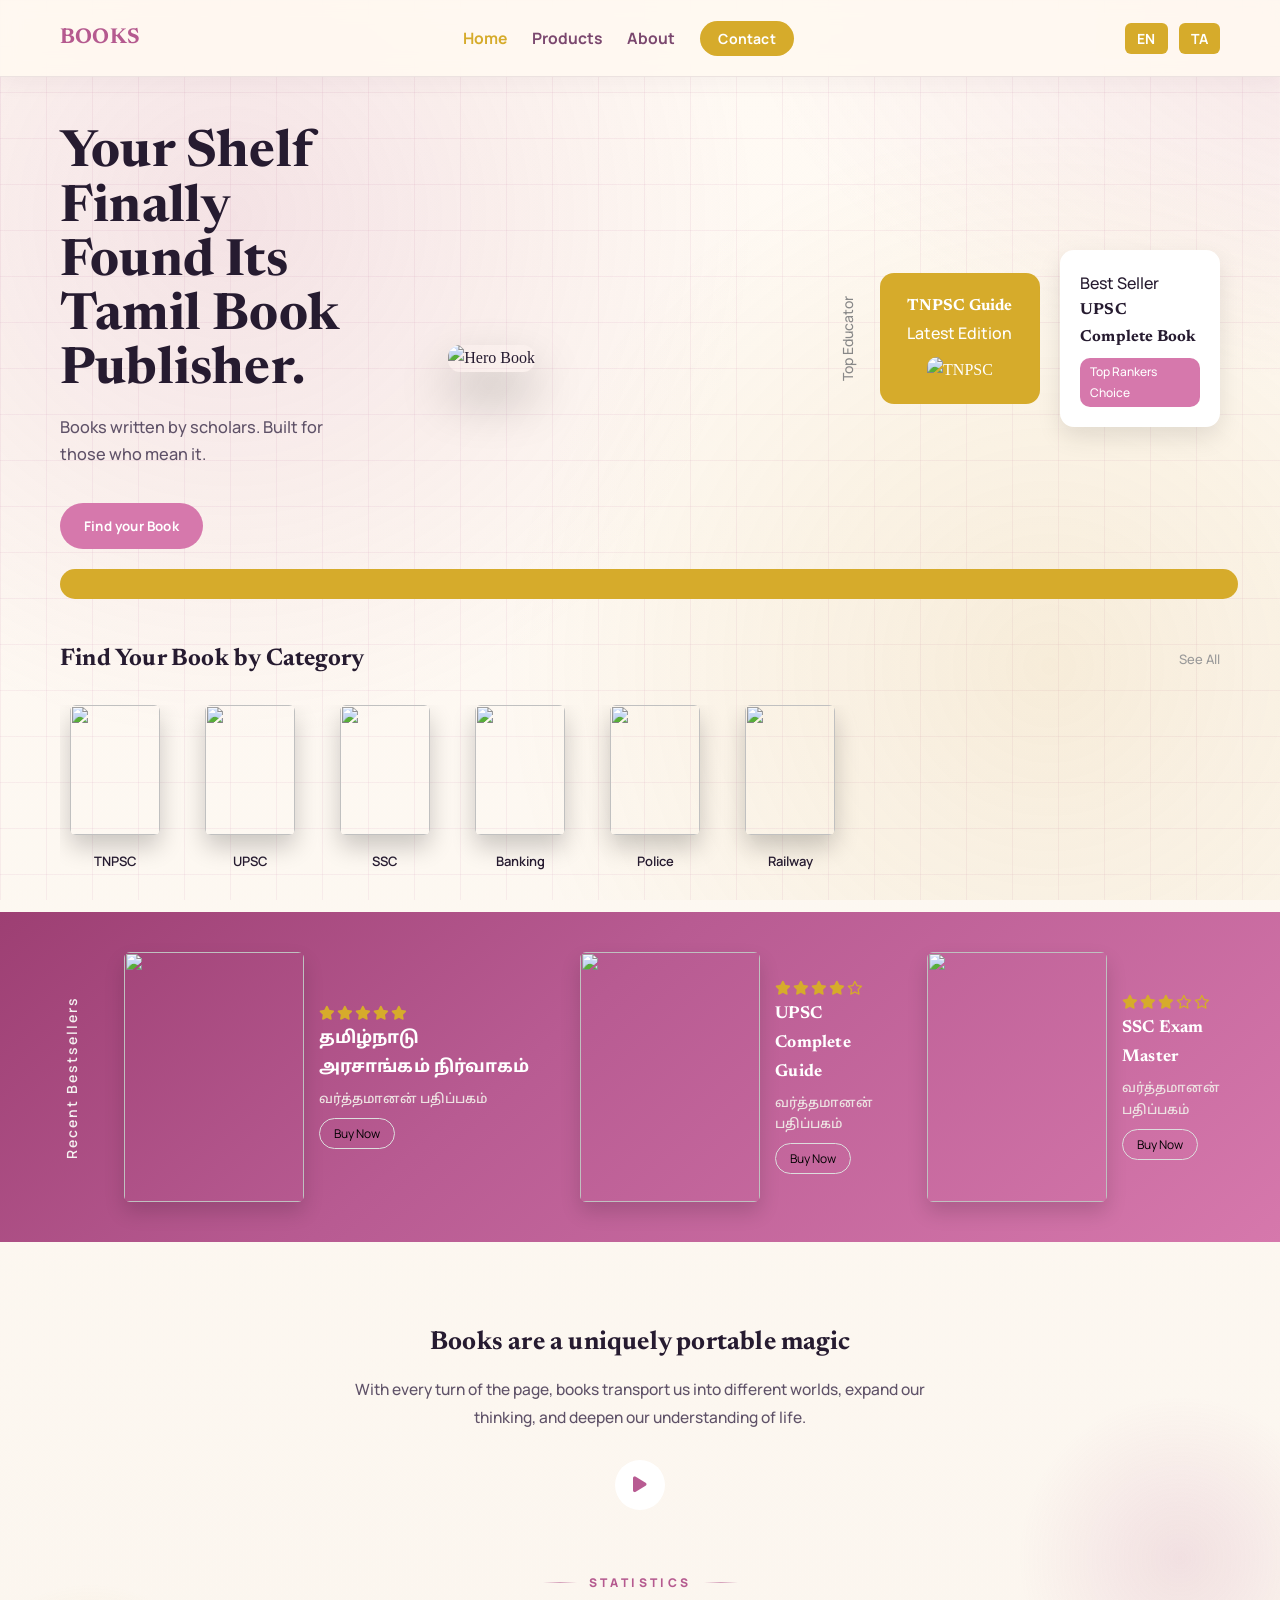
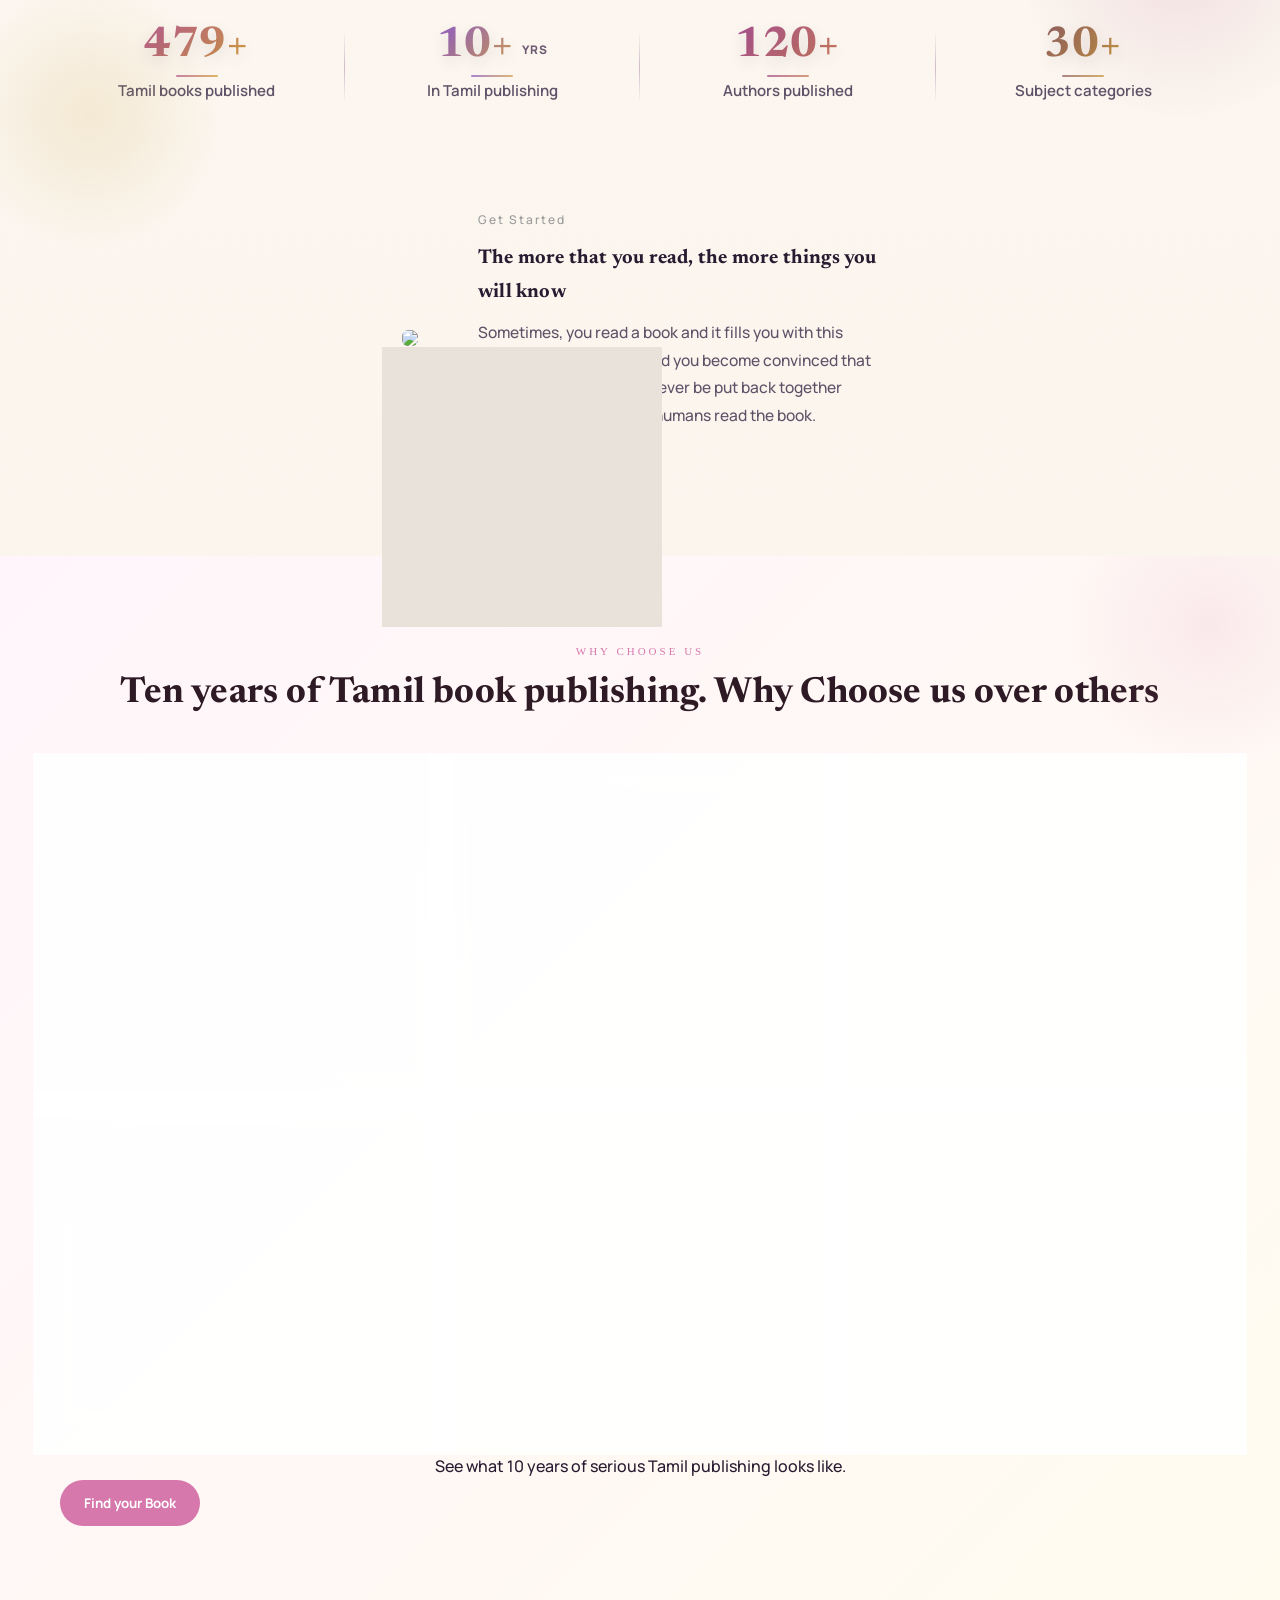
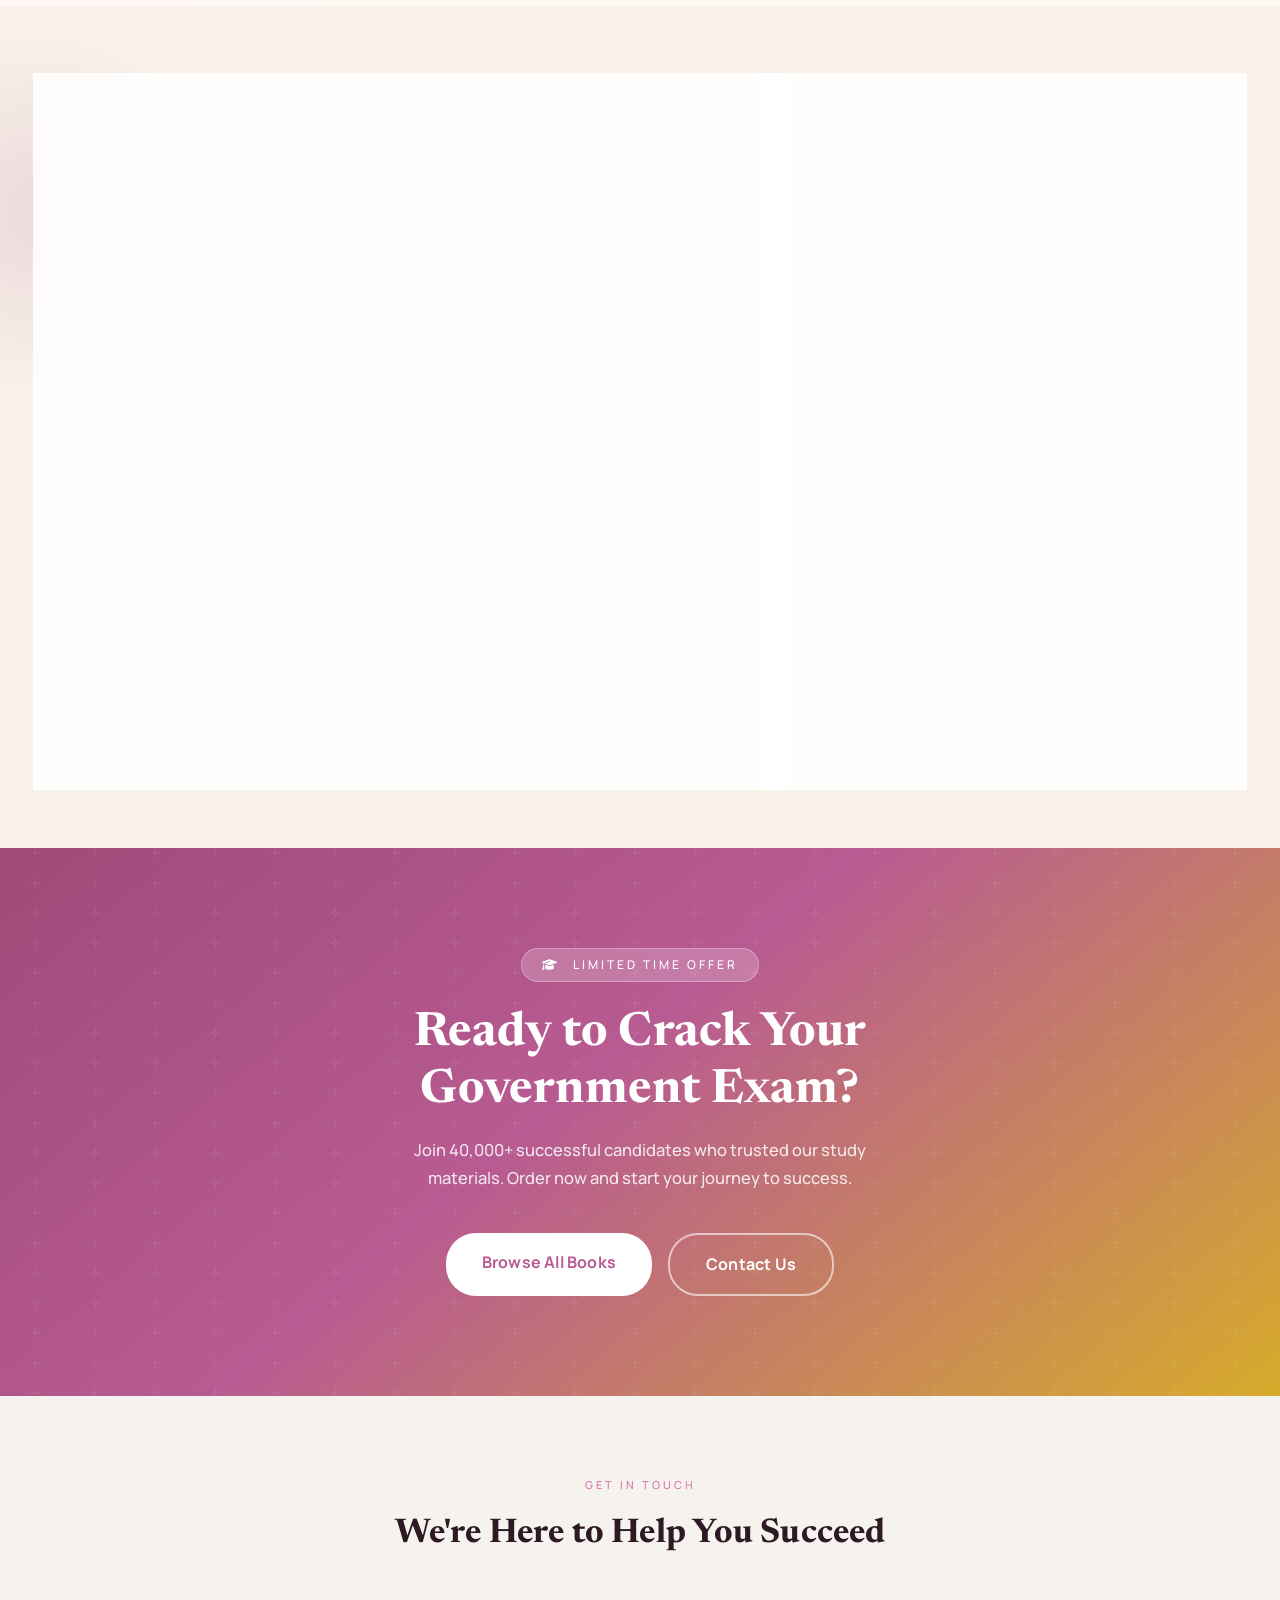
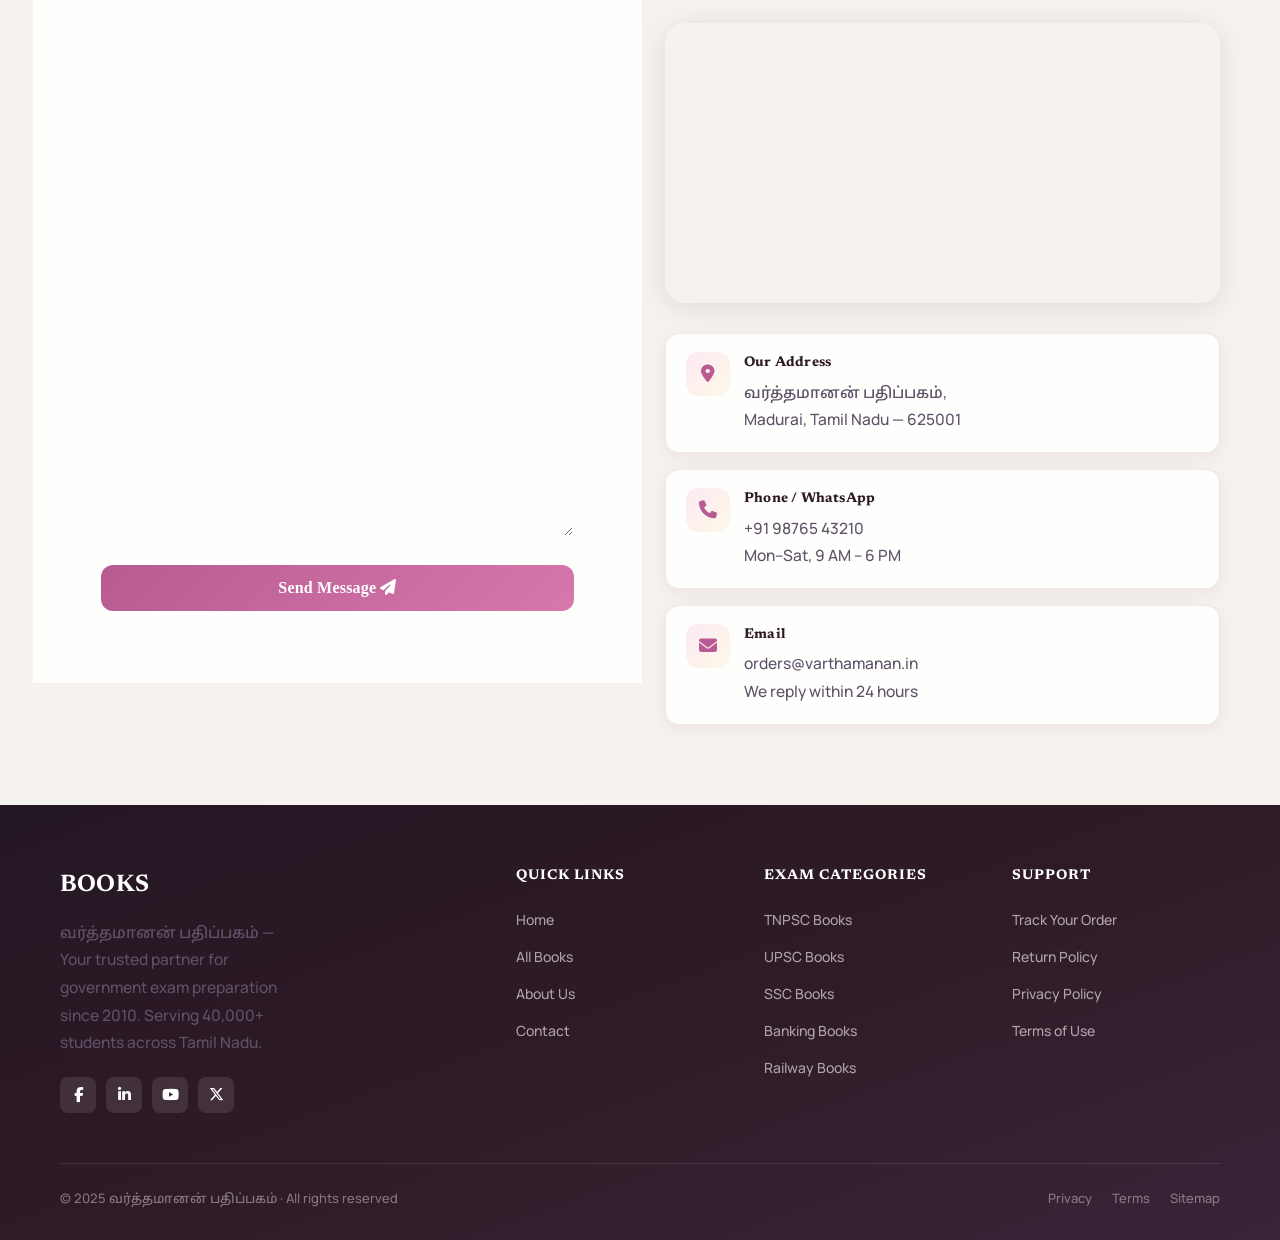
==== commit f7b09ec0: "update" ====
--- a/index.html
+++ b/index.html
@@ -8,9 +8,6 @@
     <link rel="stylesheet" href="./style.css" />
   </head>
   <body>
-    <div id="va-page-loader">
-  <div class="va-loader-ring"></div>
-</div>
 
     <!-- NAV -->
     <header class="nav">
@@ -74,10 +71,8 @@
     <section class="booklist-category-new-section">
       <div class="booklist-category-new-header">
         <h2>Find Your Book by Category</h2>
-       
         <a href="products.html">See All</a>
       </div>
-       <p class="booklist-category-new-header-p"> Whether you are studying for an exam or reading for the love of it — your category is already here.  </p>
       <div class="booklist-category-new-row">
         <div class="booklist-category-new-item" onclick="window.location.href='products.html?cat=tnpsc'">
           <img src="https://covers.openlibrary.org/b/id/10523338-L.jpg" />
@@ -147,54 +142,6 @@
         </div>
       </div>
     </section>
-
-    <!-- PREMIUM DUAL SHELF -->
-<section class="pds-section">
-  <div class="pds-left">
-    <div class="pds-eyebrow">
-      <div class="pds-eyebrow-line"></div>
-      <span class="pds-eyebrow-text">Our Collection</span>
-    </div>
-    <h2>Study shelves and story shelves — our Tamil books <em>fill both.</em></h2>
-    <p>Some books open for an exam. Some open for company. Ours do both.</p>
-    <div class="pds-tags">
-      <span class="pds-tag exam">TNPSC</span>
-      <span class="pds-tag exam">UPSC</span>
-      <span class="pds-tag exam">SSC</span>
-      <span class="pds-tag exam">Banking</span>
-      <span class="pds-tag lit">Tamil Literature</span>
-      <span class="pds-tag lit">Essays &amp; Research</span>
-    </div>
-    <a href="products.html" class="pds-cta">
-      Pick yours
-      <span class="pds-cta-arr">→</span>
-    </a>
-  </div>
-
-  <div class="pds-right">
-    <div class="pds-glow"></div>
-    <div class="book-float bf1">
-      <img src="https://covers.openlibrary.org/b/id/8231856-L.jpg" alt="TNPSC Guide" />
-      <div class="book-badge"><span>TNPSC Guide</span></div>
-    </div>
-    <div class="book-float bf2">
-      <img src="https://covers.openlibrary.org/b/id/11153222-L.jpg" alt="UPSC Complete" />
-      <div class="book-badge"><span>UPSC Complete</span></div>
-    </div>
-    <div class="book-float bf3">
-      <img src="https://covers.openlibrary.org/b/id/10594765-L.jpg" alt="SSC Master" />
-      <div class="book-badge"><span>SSC Master</span></div>
-    </div>
-    <div class="book-float bf4">
-      <img src="https://covers.openlibrary.org/b/id/10523338-L.jpg" alt="Banking Prep" />
-      <div class="book-badge"><span>Banking Prep</span></div>
-    </div>
-    <div class="book-float bf5">
-      <img src="https://covers.openlibrary.org/b/id/10521267-L.jpg" alt="Tamil Literature" />
-      <div class="book-badge"><span>Tamil Literature</span></div>
-    </div>
-  </div>
-</section>
 
     <!-- ABOUT / STATS -->
     <section class="aboutsection-main">
@@ -329,66 +276,14 @@
 
     <!-- FINAL CTA -->
     <section class="final-cta-section">
-      
-      <h2>Your manuscript has been waiting long enough — bring it to a Tamil publisher who will take it seriously.</h2>
-    
+      <div class="cta-tag"><i class="fa-solid fa-graduation-cap" aria-hidden="true"></i> Limited Time Offer</div>
+      <h2>Ready to Crack Your<br/>Government Exam?</h2>
+      <p>Join 40,000+ successful candidates who trusted our study materials. Order now and start your journey to success.</p>
       <div class="cta-buttons">
-        <a href="products.html" class="cta-btn-primary">Let's publish it </a>
-        <!-- <a href="#contact-section" class="cta-btn-secondary">Contact Us</a> -->
-      </div>
-    </section>
-
-
-    <!-- TESTIMONIALS -->
-<section class="testimonials-section">
-  <div class="testimonials-header">
-    <div class="testimonials-kicker">Testimonials</div>
-    <h2>Words from readers who know us best.</h2>
-    <p>We let our books do the talking — but sometimes our readers say it better than we ever could. Here is what a few of them had to say about their experience with Varthamanan Pathippagam.</p>
-  </div>
-  <div class="testimonials-grid">
-
-    <div class="testimonial-card">
-      <div class="testimonial-quote-mark">"</div>
-      <p class="testimonial-body">Bought a set of Tamil literature books and the quality is genuinely good. They packed everything with care — nothing was damaged. Price is very reasonable for what you get.</p>
-      <div class="testimonial-divider"></div>
-      <div class="testimonial-author">
-        <div class="testimonial-avatar av-pink">K</div>
-        <div>
-          <div class="testimonial-name">Kannan</div>
-          <div class="testimonial-tag">Verified Buyer</div>
-        </div>
-      </div>
-    </div>
-
-    <div class="testimonial-card">
-      <div class="testimonial-quote-mark">"</div>
-      <p class="testimonial-body">Very good printing quality. The ideas in the books are deeply thought through — not surface level. Also getting 10% and more discount on direct purchase, which makes it even better.</p>
-      <div class="testimonial-divider"></div>
-      <div class="testimonial-author">
-        <div class="testimonial-avatar av-gold">R</div>
-        <div>
-          <div class="testimonial-name">Rajendran</div>
-          <div class="testimonial-tag">Verified Buyer</div>
-        </div>
-      </div>
-    </div>
-
-    <div class="testimonial-card">
-      <div class="testimonial-quote-mark">"</div>
-      <p class="testimonial-body">Very good response from this pathippagam. Service was smooth — books were sent on time and in perfect condition. Happy with the overall experience.</p>
-      <div class="testimonial-divider"></div>
-      <div class="testimonial-author">
-        <div class="testimonial-avatar av-plum">I</div>
-        <div>
-          <div class="testimonial-name">Ilavarasu</div>
-          <div class="testimonial-tag">Verified Buyer</div>
-        </div>
-      </div>
-    </div>
-
-  </div>
-</section>
+        <a href="products.html" class="cta-btn-primary">Browse All Books</a>
+        <a href="#contact-section" class="cta-btn-secondary">Contact Us</a>
+      </div>
+    </section>
 
     <!-- CONTACT & MAP -->
     <section class="contact-section" id="contact-section">
@@ -513,8 +408,6 @@
     <!-- TOAST -->
     <div class="toast" id="toast"><i class="fa-solid fa-circle-check" aria-hidden="true"></i> <span>Message sent!</span> We'll get back to you soon.</div>
 
-    <script src="./animations.js"></script>
-
     <script>
 
   function toggleMenu() {
@@ -685,4 +578,4 @@
       }
     </script>
   </body>
-</html>+</html>
--- a/style.css
+++ b/style.css
@@ -259,11 +259,9 @@
   border-radius: 30px; background: #d678ac; color: white;
   font-weight: bold; cursor: pointer; transition: 0.3s;
   margin: auto;
-
 }
 .cat12{
   text-align: center;
-
 }
 .cta:hover { background: #b85b92; }
 .hero-center { position: relative; }
@@ -310,13 +308,10 @@
 
 /* BROWSE CATEGORIES */
 .booklist-category-new-section { padding: 40px 60px; }
-.booklist-category-new-header { display: flex; justify-content: space-between; align-items: center; margin-bottom: 8px; }
+.booklist-category-new-header { display: flex; justify-content: space-between; align-items: center; margin-bottom: 25px; }
 .booklist-category-new-header h3 { font-size: 18px; }
 .booklist-category-new-header a { font-size: 13px; text-decoration: none; color: #999; }
 .booklist-category-new-row { display: flex; gap: 25px; overflow-x: auto; }
-.booklist-category-new-header-p {
-  margin-bottom: 30px;
-}
 .booklist-category-new-item { min-width: 110px; text-align: center; cursor: pointer; transition: 0.3s; }
 .booklist-category-new-item img { width: 90px; height: 130px; object-fit: cover; border-radius: 6px; box-shadow: 0 12px 25px rgba(0,0,0,0.2); }
 .booklist-category-new-title { margin-top: 8px; font-size: 13px; font-weight: 600; }
@@ -2473,138 +2468,6 @@
   padding-top: 30px;
 }
 
-
-/* ========== TESTIMONIALS SECTION ========== */
-.testimonials-section {
-  padding: 80px 60px;
-}
-.testimonials-header {
-  text-align: center;
-  margin-bottom: 56px;
-}
-.testimonials-kicker {
-  display: inline-flex;
-  align-items: center;
-  gap: 10px;
-  font-size: 0.73rem;
-  letter-spacing: 3px;
-  text-transform: uppercase;
-  font-weight: 800;
-  color: #b55a8f;
-  margin-bottom: 14px;
-}
-.testimonials-kicker::before,
-.testimonials-kicker::after {
-  content: '';
-  width: 32px;
-  height: 1px;
-  background: linear-gradient(90deg, transparent, rgba(181,90,143,0.55), transparent);
-}
-.testimonials-header h2 {
-  font-family: "Newsreader", "Noto Sans Tamil", Georgia, serif;
-  font-size: clamp(2rem, 3.2vw, 2.65rem);
-  font-weight: 700;
-  color: #261b30;
-  line-height: 1.15;
-  margin-bottom: 16px;
-}
-.testimonials-header p {
-  color: #5f5268;
-  font-size: 0.98rem;
-  line-height: 1.82;
-  max-width: 58ch;
-  margin: 0 auto;
-}
-.testimonials-grid {
-  display: grid;
-  grid-template-columns: repeat(3, 1fr);
-  gap: 24px;
-}
-.testimonial-card {
-  background: rgba(255,255,255,0.88);
-  border: 1px solid rgba(124,92,128,0.14);
-  border-radius: 24px;
-  padding: 32px 28px;
-  display: flex;
-  flex-direction: column;
-  gap: 20px;
-  position: relative;
-  overflow: hidden;
-  transition: transform 0.28s ease, box-shadow 0.28s ease;
-}
-.testimonial-card::after {
-  content: '';
-  position: absolute;
-  bottom: 0; left: 0; right: 0;
-  height: 3px;
-  background: linear-gradient(90deg, #b55a8f, #d6ab2b);
-  transform: scaleX(0);
-  transition: transform 0.28s ease;
-  transform-origin: left;
-}
-.testimonial-card:hover {
-  transform: translateY(-7px);
-  box-shadow: 0 18px 48px rgba(70,44,72,0.12);
-}
-.testimonial-card:hover::after { transform: scaleX(1); }
-.testimonial-quote-mark {
-  font-family: "Newsreader", Georgia, serif;
-  font-size: 4rem;
-  line-height: 0.6;
-  color: #d678ac;
-  opacity: 0.35;
-  font-weight: 700;
-}
-.testimonial-body {
-  font-size: 0.97rem;
-  color: #5f5268;
-  line-height: 1.82;
-  flex: 1;
-  font-style: italic;
-}
-.testimonial-divider {
-  width: 36px;
-  height: 2px;
-  border-radius: 99px;
-  background: linear-gradient(90deg, #b55a8f, #d6ab2b);
-}
-.testimonial-author {
-  display: flex;
-  align-items: center;
-  gap: 12px;
-}
-.testimonial-avatar {
-  width: 42px;
-  height: 42px;
-  border-radius: 50%;
-  display: flex;
-  align-items: center;
-  justify-content: center;
-  font-size: 0.85rem;
-  font-weight: 800;
-  color: #fff;
-  flex-shrink: 0;
-}
-.av-pink  { background: linear-gradient(135deg, #b55a8f, #d678ac); }
-.av-gold  { background: linear-gradient(135deg, #9f4a79, #d6ab2b); }
-.av-plum  { background: linear-gradient(135deg, #7b3a6a, #c572a2); }
-.testimonial-name {
-  font-size: 0.95rem;
-  font-weight: 800;
-  color: #261b30;
-}
-.testimonial-tag {
-  font-size: 0.75rem;
-  color: #b55a8f;
-  font-weight: 700;
-  letter-spacing: 0.5px;
-  margin-top: 2px;
-}
-@media (max-width: 900px) {
-  .testimonials-grid { grid-template-columns: 1fr; }
-  .testimonials-section { padding: 60px 24px; }
-}
-
 @media (max-width: 1024px) {
   .statistics-section {
     padding: 24px 0 8px;
@@ -2674,1553 +2537,3 @@
     transform: none;
   }
 }
-
-/* ============================================
-   MANUSCRIPT CTA SECTION
-   ============================================ */
-.manuscript-cta-section {
-  padding: 36px 60px 96px;
-  position: relative;
-}
-
-.manuscript-cta-shell {
-  max-width: 1180px;
-  margin: 0 auto;
-  padding: 40px 42px;
-  border-radius: 30px;
-  display: grid;
-  grid-template-columns: minmax(0, 1.3fr) minmax(280px, 0.9fr);
-  gap: 30px;
-  align-items: center;
-  overflow: hidden;
-  position: relative;
-  background:
-    radial-gradient(circle at top left, rgba(214, 120, 172, 0.22), transparent 36%),
-    radial-gradient(circle at bottom right, rgba(214, 171, 43, 0.22), transparent 34%),
-    linear-gradient(135deg, rgba(255, 249, 244, 0.9), rgba(255, 255, 255, 0.76));
-  border: 1px solid rgba(181, 90, 143, 0.16);
-  box-shadow: 0 18px 48px rgba(70, 44, 72, 0.1);
-  backdrop-filter: blur(10px);
-}
-
-.manuscript-cta-shell::before,
-.manuscript-cta-shell::after {
-  content: "";
-  position: absolute;
-  border-radius: 50%;
-  pointer-events: none;
-}
-
-.manuscript-cta-shell::before {
-  width: 220px;
-  height: 220px;
-  top: -90px;
-  right: -60px;
-  background: radial-gradient(circle, rgba(181, 90, 143, 0.22), transparent 70%);
-}
-
-.manuscript-cta-shell::after {
-  width: 180px;
-  height: 180px;
-  left: -70px;
-  bottom: -80px;
-  background: radial-gradient(circle, rgba(199, 154, 42, 0.24), transparent 70%);
-}
-
-.manuscript-cta-copy,
-.manuscript-cta-panel {
-  position: relative;
-  z-index: 1;
-}
-
-.manuscript-cta-kicker {
-  display: inline-flex;
-  align-items: center;
-  gap: 10px;
-  margin-bottom: 16px;
-  color: var(--prem-primary);
-  font-size: 0.74rem;
-  font-weight: 800;
-  letter-spacing: 3px;
-  text-transform: uppercase;
-}
-
-.manuscript-cta-kicker::before {
-  content: "";
-  width: 34px;
-  height: 1px;
-  background: linear-gradient(90deg, rgba(181, 90, 143, 0.2), rgba(181, 90, 143, 0.85));
-}
-
-.manuscript-cta-copy h2 {
-  max-width: 15ch;
-  margin: 0;
-  color: var(--prem-ink);
-  font-family: "Newsreader", "Noto Sans Tamil", Georgia, serif;
-  font-size: clamp(2rem, 3.6vw, 3rem);
-  line-height: 1.08;
-}
-
-.manuscript-cta-copy p {
-  max-width: 52ch;
-  margin: 18px 0 0;
-  color: var(--prem-muted);
-  font-size: 1rem;
-  line-height: 1.8;
-}
-
-.manuscript-cta-button {
-  margin-top: 26px;
-  display: inline-flex;
-  align-items: center;
-  justify-content: center;
-  min-width: 190px;
-  padding: 15px 28px;
-  border-radius: 999px;
-  text-decoration: none;
-  color: #fff;
-  background: linear-gradient(135deg, #b55a8f, #d678ac 55%, #d6ab2b);
-  box-shadow: 0 14px 30px rgba(181, 90, 143, 0.25);
-  font-size: 0.98rem;
-  font-weight: 800;
-  transition: transform 0.25s ease, box-shadow 0.25s ease, filter 0.25s ease;
-}
-
-.manuscript-cta-button:hover {
-  transform: translateY(-3px);
-  box-shadow: 0 18px 36px rgba(181, 90, 143, 0.3);
-  filter: saturate(1.04);
-}
-
-.manuscript-cta-panel {
-  min-height: 320px;
-  display: flex;
-  align-items: center;
-  justify-content: center;
-  position: relative;
-}
-
-.manuscript-card {
-  position: absolute;
-  width: min(100%, 310px);
-  border-radius: 24px;
-  border: 1px solid rgba(112, 82, 111, 0.14);
-  box-shadow: 0 14px 32px rgba(64, 38, 65, 0.12);
-  backdrop-filter: blur(10px);
-}
-
-.manuscript-card-top {
-  top: 18px;
-  right: 18px;
-  padding: 24px;
-  background: rgba(255, 255, 255, 0.78);
-  animation: manuscriptFloat 6s ease-in-out infinite;
-}
-
-.manuscript-card-top strong {
-  display: block;
-  color: var(--prem-ink);
-  font-family: "Newsreader", "Noto Sans Tamil", Georgia, serif;
-  font-size: 1.45rem;
-  line-height: 1.18;
-}
-
-.manuscript-card-label {
-  display: inline-block;
-  margin-bottom: 14px;
-  padding: 7px 12px;
-  border-radius: 999px;
-  background: rgba(181, 90, 143, 0.1);
-  color: var(--prem-primary);
-  font-size: 0.72rem;
-  font-weight: 800;
-  letter-spacing: 1.4px;
-  text-transform: uppercase;
-}
-
-.manuscript-card-bottom {
-  left: 0;
-  bottom: 14px;
-  padding: 22px 20px;
-  display: flex;
-  flex-wrap: wrap;
-  gap: 10px;
-  background: linear-gradient(135deg, rgba(45, 26, 36, 0.96), rgba(86, 46, 73, 0.92));
-  animation: manuscriptFloatReverse 7s ease-in-out infinite;
-}
-
-.manuscript-card-bottom span {
-  display: inline-flex;
-  align-items: center;
-  justify-content: center;
-  padding: 9px 13px;
-  border-radius: 999px;
-  background: rgba(255, 255, 255, 0.1);
-  color: rgba(255, 255, 255, 0.92);
-  font-size: 0.83rem;
-  font-weight: 700;
-  letter-spacing: 0.2px;
-}
-
-@keyframes manuscriptFloat {
-  0%, 100% {
-    transform: translateY(0px);
-  }
-  50% {
-    transform: translateY(-12px);
-  }
-}
-
-@keyframes manuscriptFloatReverse {
-  0%, 100% {
-    transform: translateY(0px);
-  }
-  50% {
-    transform: translateY(10px);
-  }
-}
-
-@media (max-width: 1024px) {
-  .manuscript-cta-section {
-    padding: 22px 30px 78px;
-  }
-
-  .manuscript-cta-shell {
-    grid-template-columns: 1fr;
-    padding: 36px 32px;
-  }
-
-  .manuscript-cta-copy h2,
-  .manuscript-cta-copy p {
-    max-width: none;
-  }
-
-  .manuscript-cta-panel {
-    min-height: 290px;
-  }
-}
-
-@media (max-width: 768px) {
-  .manuscript-cta-section {
-    padding: 18px 24px 64px;
-  }
-
-  .manuscript-cta-shell {
-    padding: 30px 22px;
-    border-radius: 24px;
-    gap: 22px;
-  }
-
-  .manuscript-cta-kicker {
-    letter-spacing: 2.6px;
-  }
-
-  .manuscript-cta-copy h2 {
-    font-size: clamp(1.75rem, 8vw, 2.25rem);
-  }
-
-  .manuscript-cta-copy p {
-    font-size: 0.95rem;
-    line-height: 1.72;
-  }
-
-  .manuscript-cta-button {
-    width: 100%;
-  }
-
-  .manuscript-cta-panel {
-    min-height: auto;
-    display: grid;
-    gap: 14px;
-  }
-
-  .manuscript-card {
-    position: relative;
-    width: 100%;
-  }
-
-  .manuscript-card-top,
-  .manuscript-card-bottom {
-    inset: auto;
-    animation-duration: 5.5s;
-  }
-
-  .manuscript-card-top strong {
-    font-size: 1.25rem;
-  }
-}
-
-@media (max-width: 480px) {
-  .manuscript-cta-shell {
-    padding: 28px 18px;
-  }
-
-  .manuscript-cta-kicker {
-    font-size: 0.68rem;
-  }
-
-  .manuscript-card-top,
-  .manuscript-card-bottom {
-    padding: 18px 16px;
-    border-radius: 18px;
-  }
-
-  .manuscript-card-bottom span {
-    width: 100%;
-    justify-content: flex-start;
-  }
-}
-
-@media (prefers-reduced-motion: reduce) {
-  .manuscript-card-top,
-  .manuscript-card-bottom {
-    animation: none;
-  }
-
-  .manuscript-cta-button,
-  .manuscript-cta-button:hover {
-    transition: none;
-    transform: none;
-  }
-}
-
-
-/* ========== PREMIUM DUAL SHELF SECTION ========== */
-.pds-section {
-  padding: 100px 60px;
-  display: grid;
-  grid-template-columns: 1fr 1fr;
-  gap: 80px;
-  align-items: center;
-  position: relative;
-  overflow: hidden;
-  background: linear-gradient(135deg, #fff9f4 0%, #fdf4fb 50%, #fffbef 100%);
-}
-.pds-section::before {
-  content: '';
-  position: absolute;
-  top: -120px; right: -80px;
-  width: 500px; height: 500px;
-  border-radius: 50%;
-  background: radial-gradient(circle, rgba(181,90,143,0.1), transparent 68%);
-  pointer-events: none;
-}
-.pds-section::after {
-  content: '';
-  position: absolute;
-  bottom: -100px; left: -60px;
-  width: 380px; height: 380px;
-  border-radius: 50%;
-  background: radial-gradient(circle, rgba(199,154,42,0.1), transparent 68%);
-  pointer-events: none;
-}
-.pds-left { position: relative; z-index: 2; }
-.pds-eyebrow { display: inline-flex; align-items: center; gap: 10px; margin-bottom: 22px; }
-.pds-eyebrow-line { width: 36px; height: 1.5px; background: linear-gradient(90deg, #b55a8f, rgba(181,90,143,0.2)); border-radius: 99px; }
-.pds-eyebrow-text { font-size: 0.72rem; font-weight: 800; letter-spacing: 3.2px; text-transform: uppercase; color: #b55a8f; }
-.pds-left h2 {
-  font-family: "Newsreader", "Noto Sans Tamil", Georgia, serif;
-  font-size: clamp(2.2rem, 3.6vw, 3.1rem);
-  font-weight: 700; color: #1e1228; line-height: 1.1; margin-bottom: 22px;
-}
-.pds-left h2 em {
-  font-style: normal;
-  background: linear-gradient(125deg, #b55a8f 20%, #d6ab2b 80%);
-  -webkit-background-clip: text;
-  -webkit-text-fill-color: transparent;
-}
-.pds-left p { font-size: 1.05rem; color: #5f5268; line-height: 1.85; max-width: 42ch; margin-bottom: 18px; }
-.pds-tags { display: flex; flex-wrap: wrap; gap: 8px; margin-bottom: 38px; }
-.pds-tag { padding: 6px 14px; border-radius: 999px; font-size: 0.77rem; font-weight: 700; letter-spacing: 0.3px; border: 1.5px solid; }
-.pds-tag.exam { background: rgba(181,90,143,0.07); color: #9a3f78; border-color: rgba(181,90,143,0.2); }
-.pds-tag.lit  { background: rgba(199,154,42,0.08); color: #8a6410; border-color: rgba(199,154,42,0.22); }
-.pds-cta {
-  display: inline-flex; align-items: center; gap: 12px;
-  padding: 16px 32px; border-radius: 999px;
-  color: #fff; background: linear-gradient(135deg, #b55a8f 0%, #d678ac 55%, #d6ab2b 100%);
-  font-size: 1rem; font-weight: 800; letter-spacing: 0.2px;
-  box-shadow: 0 16px 36px rgba(181,90,143,0.28), 0 2px 8px rgba(181,90,143,0.14);
-  transition: transform 0.26s ease, box-shadow 0.26s ease;
-  cursor: pointer; border: none;
-  font-family: "Manrope", sans-serif; text-decoration: none;
-}
-.pds-cta:hover { transform: translateY(-4px); box-shadow: 0 22px 44px rgba(181,90,143,0.34); }
-.pds-cta-arr {
-  display: inline-flex; align-items: center; justify-content: center;
-  width: 28px; height: 28px; border-radius: 50%;
-  background: rgba(255,255,255,0.22); font-size: 1rem;
-  transition: transform 0.22s ease;
-}
-.pds-cta:hover .pds-cta-arr { transform: translateX(3px); }
-.pds-right {
-  position: relative; z-index: 2;
-  height: 440px; display: flex;
-  align-items: center; justify-content: center;
-}
-.pds-glow {
-  position: absolute; width: 240px; height: 240px; border-radius: 50%;
-  background: radial-gradient(circle, rgba(214,120,172,0.18), transparent 72%);
-  top: 50%; left: 50%; transform: translate(-50%, -50%);
-  pointer-events: none; z-index: 1;
-}
-.book-float {
-  position: absolute; border-radius: 10px; overflow: hidden;
-  box-shadow: 0 24px 48px rgba(40,20,40,0.22), 0 4px 12px rgba(40,20,40,0.12);
-  transition: transform 0.4s ease, box-shadow 0.4s ease;
-}
-.book-float img { display: block; width: 100%; height: 100%; object-fit: cover; }
-.book-float:hover { box-shadow: 0 32px 60px rgba(40,20,40,0.3); z-index: 10; }
-.book-badge {
-  position: absolute; bottom: 0; left: 0; right: 0;
-  padding: 8px 10px;
-  background: linear-gradient(180deg, transparent, rgba(20,10,20,0.78));
-}
-.book-badge span { font-size: 0.65rem; font-weight: 700; color: rgba(255,255,255,0.92); letter-spacing: 0.4px; display: block; line-height: 1.4; }
-.bf1 { width: 140px; height: 195px; left: 10px; top: 30px; transform: rotate(-8deg); z-index: 3; }
-.bf1:hover { transform: rotate(-4deg) scale(1.06) translateY(-6px); }
-.bf2 { width: 160px; height: 220px; left: 115px; top: 50px; transform: rotate(2deg); z-index: 5; }
-.bf2:hover { transform: rotate(0deg) scale(1.06) translateY(-6px); }
-.bf3 { width: 145px; height: 200px; right: 60px; top: 20px; transform: rotate(7deg); z-index: 4; }
-.bf3:hover { transform: rotate(3deg) scale(1.06) translateY(-6px); }
-.bf4 { width: 130px; height: 182px; left: 40px; bottom: 20px; transform: rotate(5deg); z-index: 2; }
-.bf4:hover { transform: rotate(2deg) scale(1.06) translateY(-6px); }
-.bf5 { width: 155px; height: 212px; right: 30px; bottom: 10px; transform: rotate(-6deg); z-index: 3; }
-.bf5:hover { transform: rotate(-3deg) scale(1.06) translateY(-6px); }
-@media (max-width: 960px) {
-  .pds-section { grid-template-columns: 1fr; padding: 64px 28px; gap: 50px; }
-  .pds-right { height: 360px; width: 100%; }
-}
-@media (max-width: 520px) {
-  .pds-section { padding: 52px 18px; gap: 38px; }
-  .pds-right { height: 300px; }
-  .bf1 { width: 110px; height: 155px; left: 2%; top: 20px; }
-  .bf2 { width: 125px; height: 175px; left: 90px; top: 35px; }
-  .bf3 { width: 112px; height: 157px; right: 2%; top: 14px; }
-  .bf4 { width: 102px; height: 142px; left: 18px; bottom: 10px; }
-  .bf5 { width: 120px; height: 166px; right: 2%; bottom: 6px; }
-}
-
-
-
-/* -- animations-- */
-
-/* ============================================
-   VARTHAMANAN — FULL PAGE ANIMATIONS
-   animations.css — Link this AFTER style.css
-   ============================================ */
-
-/* ── KEYFRAMES ── */
-
-@keyframes fadeUp {
-  from { opacity: 0; transform: translateY(40px); }
-  to   { opacity: 1; transform: translateY(0); }
-}
-
-@keyframes fadeDown {
-  from { opacity: 0; transform: translateY(-30px); }
-  to   { opacity: 1; transform: translateY(0); }
-}
-
-@keyframes fadeLeft {
-  from { opacity: 0; transform: translateX(50px); }
-  to   { opacity: 1; transform: translateX(0); }
-}
-
-@keyframes fadeRight {
-  from { opacity: 0; transform: translateX(-50px); }
-  to   { opacity: 1; transform: translateX(0); }
-}
-
-@keyframes scaleIn {
-  from { opacity: 0; transform: scale(0.82); }
-  to   { opacity: 1; transform: scale(1); }
-}
-
-@keyframes zoomPop {
-  0%   { opacity: 0; transform: scale(0.7) rotate(-4deg); }
-  70%  { transform: scale(1.06) rotate(1deg); }
-  100% { opacity: 1; transform: scale(1) rotate(0deg); }
-}
-
-@keyframes floatY {
-  0%, 100% { transform: translateY(0px); }
-  50%       { transform: translateY(-14px); }
-}
-
-@keyframes floatYSlow {
-  0%, 100% { transform: translateY(0px); }
-  50%       { transform: translateY(-8px); }
-}
-
-@keyframes floatYReverse {
-  0%, 100% { transform: translateY(0px); }
-  50%       { transform: translateY(10px); }
-}
-
-@keyframes rotateSlow {
-  from { transform: rotate(0deg); }
-  to   { transform: rotate(360deg); }
-}
-
-@keyframes shimmer {
-  0%   { background-position: -400px 0; }
-  100% { background-position: 400px 0; }
-}
-
-@keyframes pulseGlow {
-  0%, 100% { box-shadow: 0 0 0 0 rgba(181,90,143,0); }
-  50%       { box-shadow: 0 0 24px 8px rgba(181,90,143,0.22); }
-}
-
-@keyframes slideInNav {
-  from { opacity: 0; transform: translateY(-18px); }
-  to   { opacity: 1; transform: translateY(0); }
-}
-
-@keyframes heroTitleIn {
-  0%   { opacity: 0; transform: translateY(50px) skewY(3deg); }
-  100% { opacity: 1; transform: translateY(0) skewY(0deg); }
-}
-
-@keyframes countBounce {
-  0%   { transform: scale(1); }
-  40%  { transform: scale(1.14); }
-  70%  { transform: scale(0.96); }
-  100% { transform: scale(1); }
-}
-
-@keyframes bookCardFloat {
-  0%, 100% { transform: translateY(20px) rotate(-1deg); }
-  50%       { transform: translateY(6px) rotate(0.5deg); }
-}
-
-@keyframes badgePop {
-  0%   { opacity: 0; transform: scale(0.6) translateY(8px); }
-  60%  { transform: scale(1.1) translateY(-2px); }
-  100% { opacity: 1; transform: scale(1) translateY(0); }
-}
-
-@keyframes lineDraw {
-  from { width: 0; }
-  to   { width: 100%; }
-}
-
-@keyframes gradientShift {
-  0%   { background-position: 0% 50%; }
-  50%  { background-position: 100% 50%; }
-  100% { background-position: 0% 50%; }
-}
-
-@keyframes spinOnce {
-  from { transform: rotate(-8deg) scale(0.9); opacity: 0; }
-  to   { transform: rotate(0deg) scale(1); opacity: 1; }
-}
-
-@keyframes ripple {
-  0%   { transform: scale(1); opacity: 0.5; }
-  100% { transform: scale(2.2); opacity: 0; }
-}
-
-@keyframes typeWriter {
-  from { width: 0; }
-  to   { width: 100%; }
-}
-
-@keyframes blink {
-  0%, 100% { border-color: transparent; }
-  50%       { border-color: #b85b92; }
-}
-
-@keyframes staggerFadeUp {
-  from { opacity: 0; transform: translateY(30px); }
-  to   { opacity: 1; transform: translateY(0); }
-}
-
-@keyframes cardPeek {
-  0%   { opacity: 0; transform: translateY(60px) scale(0.94); }
-  100% { opacity: 1; transform: translateY(0) scale(1); }
-}
-
-@keyframes waveIn {
-  0%   { clip-path: inset(0 100% 0 0); }
-  100% { clip-path: inset(0 0% 0 0); }
-}
-
-@keyframes iconBounce {
-  0%, 100% { transform: translateY(0); }
-  40%       { transform: translateY(-8px); }
-  60%       { transform: translateY(-3px); }
-}
-
-@keyframes bgPan {
-  0%   { background-position: 0% 0%; }
-  100% { background-position: 60px 60px; }
-}
-
-@keyframes testimonialSlide {
-  from { opacity: 0; transform: translateX(40px) rotate(2deg); }
-  to   { opacity: 1; transform: translateX(0) rotate(0deg); }
-}
-
-
-/* ── NAV ANIMATION ── */
-
-.nav {
-  animation: slideInNav 0.6s cubic-bezier(0.22,1,0.36,1) both;
-}
-
-.logo {
-  transition: letter-spacing 0.3s ease, color 0.2s;
-}
-.logo:hover {
-  letter-spacing: 5px;
-  color: #d6ab2b;
-}
-
-.nav-menu ul li a {
-  position: relative;
-}
-.nav-menu ul li a::after {
-  content: '';
-  position: absolute;
-  bottom: -3px; left: 0;
-  height: 2px; width: 0;
-  background: linear-gradient(90deg, #b85b92, #d6ab2b);
-  border-radius: 99px;
-  transition: width 0.28s cubic-bezier(0.4,0,0.2,1);
-}
-.nav-menu ul li a:hover::after { width: 100%; }
-
-.lang button {
-  transition: transform 0.2s ease, box-shadow 0.2s ease;
-}
-.lang button:hover {
-  transform: translateY(-2px);
-  box-shadow: 0 6px 16px rgba(214,171,43,0.3);
-}
-
-
-/* ── HERO SECTION ── */
-
-.hero-left h1 {
-  animation: heroTitleIn 0.9s cubic-bezier(0.16,1,0.3,1) 0.2s both;
-}
-
-.hero-left p {
-  animation: fadeUp 0.7s ease 0.5s both;
-}
-
-.cta {
-  animation: scaleIn 0.6s cubic-bezier(0.34,1.56,0.64,1) 0.7s both;
-  transition: transform 0.25s ease, box-shadow 0.25s ease, background 0.2s;
-  position: relative;
-  overflow: hidden;
-}
-.cta::before {
-  content: '';
-  position: absolute;
-  top: 50%; left: 50%;
-  width: 0; height: 0;
-  background: rgba(255,255,255,0.22);
-  border-radius: 50%;
-  transform: translate(-50%, -50%);
-  transition: width 0.5s ease, height 0.5s ease;
-}
-.cta:hover::before { width: 250px; height: 250px; }
-.cta:hover {
-  transform: translateY(-4px);
-  box-shadow: 0 14px 36px rgba(184,91,146,0.38);
-}
-
-.book-card {
-  animation: bookCardFloat 4s ease-in-out infinite;
-}
-.book-card img {
-  transition: transform 0.4s ease, box-shadow 0.4s ease;
-}
-.book-card:hover img {
-  transform: scale(1.04) rotate(-1deg);
-  box-shadow: 0 35px 70px rgba(0,0,0,0.35);
-}
-
-.author-card {
-  animation: fadeLeft 0.8s ease 0.4s both;
-  transition: transform 0.3s ease, box-shadow 0.3s ease;
-}
-.author-card:hover {
-  transform: translateY(-6px) rotate(-1deg);
-  box-shadow: 0 20px 40px rgba(0,0,0,0.2);
-}
-
-.audio-card {
-  animation: fadeLeft 0.8s ease 0.6s both;
-  transition: transform 0.3s ease, box-shadow 0.3s ease;
-}
-.audio-card:hover {
-  transform: translateY(-6px) rotate(1deg);
-  box-shadow: 0 20px 40px rgba(0,0,0,0.15);
-}
-
-.audio-card .badge {
-  animation: badgePop 0.5s cubic-bezier(0.34,1.56,0.64,1) 1.1s both;
-}
-
-.vertical-text {
-  animation: fadeDown 0.6s ease 0.8s both;
-}
-
-
-/* ── CATEGORY SECTION ── */
-
-.booklist-category-new-section .booklist-category-new-header h2,
-.booklist-category-new-section .booklist-category-new-header-p {
-  opacity: 0;
-  transition: opacity 0.6s ease, transform 0.6s ease;
-  transform: translateY(20px);
-}
-.booklist-category-new-section.va-visible .booklist-category-new-header h2,
-.booklist-category-new-section.va-visible .booklist-category-new-header-p {
-  opacity: 1;
-  transform: translateY(0);
-}
-
-.booklist-category-new-item {
-  opacity: 0;
-  transform: translateY(30px) scale(0.9);
-  transition: opacity 0.5s ease, transform 0.5s ease,
-              box-shadow 0.3s ease;
-}
-.booklist-category-new-item.va-visible {
-  opacity: 1;
-  transform: translateY(0) scale(1);
-}
-.booklist-category-new-item:hover {
-  transform: translateY(-10px) scale(1.07) !important;
-  filter: drop-shadow(0 14px 20px rgba(184,91,146,0.25));
-}
-
-
-/* ── BESTSELLERS SECTION ── */
-
-.booklist-section {
-  position: relative;
-  overflow: hidden;
-}
-
-.booklist-label {
-  opacity: 0;
-  transform: translateX(-20px);
-  transition: opacity 0.5s ease, transform 0.5s ease;
-}
-.booklist-section.va-visible .booklist-label {
-  opacity: 1;
-  transform: translateX(0);
-}
-
-.booklist-item {
-  opacity: 0;
-  transform: translateY(40px);
-  transition: opacity 0.55s ease, transform 0.55s ease;
-}
-.booklist-item.va-visible {
-  opacity: 1;
-  transform: translateY(0);
-}
-
-.booklist-item img {
-  transition: transform 0.4s ease, box-shadow 0.4s ease;
-}
-.booklist-item:hover img {
-  transform: scale(1.05) rotate(-1deg);
-  box-shadow: 0 20px 40px rgba(0,0,0,0.25);
-}
-
-.booklist-info button {
-  transition: background 0.2s ease, color 0.2s ease,
-              transform 0.2s ease, box-shadow 0.2s ease;
-}
-.booklist-info button:hover {
-  transform: scale(1.05);
-  box-shadow: 0 6px 16px rgba(214,120,172,0.35);
-}
-
-
-/* ── PREMIUM DUAL SHELF (PDS) ── */
-
-.pds-left {
-  opacity: 0;
-  transform: translateX(-40px);
-  transition: opacity 0.7s ease, transform 0.7s ease;
-}
-.pds-section.va-visible .pds-left {
-  opacity: 1;
-  transform: translateX(0);
-}
-
-.pds-right {
-  opacity: 0;
-  transform: translateX(40px);
-  transition: opacity 0.7s ease 0.2s, transform 0.7s ease 0.2s;
-}
-.pds-section.va-visible .pds-right {
-  opacity: 1;
-  transform: translateX(0);
-}
-
-.pds-left h2 {
-  background-size: 200% auto;
-  animation: gradientShift 4s linear infinite;
-}
-
-.pds-tag {
-  transition: transform 0.22s ease, box-shadow 0.22s ease;
-  cursor: default;
-}
-.pds-tag:hover {
-  transform: translateY(-3px) scale(1.06);
-  box-shadow: 0 6px 16px rgba(181,90,143,0.2);
-}
-
-.pds-cta {
-  position: relative;
-  overflow: hidden;
-}
-.pds-cta::before {
-  content: '';
-  position: absolute;
-  top: 50%; left: -60%;
-  width: 50%; height: 100%;
-  background: linear-gradient(90deg, transparent, rgba(255,255,255,0.18), transparent);
-  transform: skewX(-20deg) translateY(-50%);
-  transition: left 0.5s ease;
-}
-.pds-cta:hover::before { left: 130%; }
-
-.book-float {
-  transition: transform 0.35s cubic-bezier(0.34,1.56,0.64,1),
-              box-shadow 0.35s ease, z-index 0s;
-}
-
-.bf1 { animation: floatY 5s ease-in-out infinite; }
-.bf2 { animation: floatYSlow 6s ease-in-out 0.8s infinite; }
-.bf3 { animation: floatY 4.5s ease-in-out 1.2s infinite; }
-.bf4 { animation: floatYReverse 5.5s ease-in-out 0.4s infinite; }
-.bf5 { animation: floatY 6.5s ease-in-out 1.6s infinite; }
-
-
-/* ── ABOUT / STATISTICS SECTION ── */
-
-.aboutsection-top h2,
-.aboutsection-top p {
-  opacity: 0;
-  transform: translateY(24px);
-  transition: opacity 0.6s ease, transform 0.6s ease;
-}
-.aboutsection-main.va-visible .aboutsection-top h2 { opacity: 1; transform: translateY(0); }
-.aboutsection-main.va-visible .aboutsection-top p  {
-  opacity: 1; transform: translateY(0); transition-delay: 0.12s;
-}
-
-.aboutsection-video {
-  opacity: 0;
-  transform: scale(0.92);
-  transition: opacity 0.7s ease 0.15s, transform 0.7s ease 0.15s;
-}
-.aboutsection-main.va-visible .aboutsection-video {
-  opacity: 1; transform: scale(1);
-}
-
-.aboutsection-play {
-  transition: transform 0.3s cubic-bezier(0.34,1.56,0.64,1),
-              box-shadow 0.3s ease;
-}
-.aboutsection-play:hover {
-  transform: translate(-50%,-50%) scale(1.18);
-  box-shadow: 0 0 0 12px rgba(184,91,146,0.12);
-}
-
-.statistics-card {
-  opacity: 0;
-  transform: translateY(30px);
-  transition: opacity 0.5s ease, transform 0.5s ease;
-}
-.statistics-section.va-visible .statistics-card:nth-child(1) {
-  opacity: 1; transform: translateY(0); transition-delay: 0s;
-}
-.statistics-section.va-visible .statistics-card:nth-child(2) {
-  opacity: 1; transform: translateY(0); transition-delay: 0.1s;
-}
-.statistics-section.va-visible .statistics-card:nth-child(3) {
-  opacity: 1; transform: translateY(0); transition-delay: 0.2s;
-}
-.statistics-section.va-visible .statistics-card:nth-child(4) {
-  opacity: 1; transform: translateY(0); transition-delay: 0.3s;
-}
-
-.stats-counter.counted {
-  animation: countBounce 0.4s cubic-bezier(0.34,1.56,0.64,1) both;
-}
-
-.aboutsection-image {
-  opacity: 0;
-  transform: translateX(-30px);
-  transition: opacity 0.65s ease, transform 0.65s ease;
-}
-.aboutsection-main.va-visible .aboutsection-image {
-  opacity: 1; transform: translateX(0);
-}
-
-.aboutsection-text {
-  opacity: 0;
-  transform: translateX(30px);
-  transition: opacity 0.65s ease 0.15s, transform 0.65s ease 0.15s;
-}
-.aboutsection-main.va-visible .aboutsection-text {
-  opacity: 1; transform: translateX(0);
-}
-
-.aboutsection-sign {
-  position: relative;
-  overflow: hidden;
-}
-.aboutsection-sign::after {
-  content: '';
-  position: absolute;
-  bottom: -2px; left: 0;
-  height: 1px; width: 0;
-  background: linear-gradient(90deg, #d6ab2b, transparent);
-  transition: width 1.2s ease 0.5s;
-}
-.aboutsection-main.va-visible .aboutsection-sign::after { width: 100%; }
-
-
-/* ── WHY CHOOSE US ── */
-
-.why-heading-wrap {
-  opacity: 0;
-  transform: translateY(20px);
-  transition: opacity 0.6s ease, transform 0.6s ease;
-}
-.why-section.va-visible .why-heading-wrap {
-  opacity: 1; transform: translateY(0);
-}
-
-.why-card {
-  opacity: 0;
-  transform: translateY(40px);
-  transition: opacity 0.5s ease, transform 0.5s ease,
-              box-shadow 0.3s ease, border-color 0.3s ease;
-}
-.why-section.va-visible .why-card:nth-child(1) { opacity:1;transform:translateY(0);transition-delay:0.05s; }
-.why-section.va-visible .why-card:nth-child(2) { opacity:1;transform:translateY(0);transition-delay:0.12s; }
-.why-section.va-visible .why-card:nth-child(3) { opacity:1;transform:translateY(0);transition-delay:0.19s; }
-.why-section.va-visible .why-card:nth-child(4) { opacity:1;transform:translateY(0);transition-delay:0.26s; }
-.why-section.va-visible .why-card:nth-child(5) { opacity:1;transform:translateY(0);transition-delay:0.33s; }
-.why-section.va-visible .why-card:nth-child(6) { opacity:1;transform:translateY(0);transition-delay:0.40s; }
-
-.why-icon {
-  transition: transform 0.3s cubic-bezier(0.34,1.56,0.64,1),
-              background 0.3s ease;
-}
-.why-card:hover .why-icon {
-  transform: rotate(-8deg) scale(1.18);
-  background: linear-gradient(135deg, #fce8f3, #fef9e7) !important;
-}
-.why-icon i {
-  transition: color 0.2s ease;
-}
-.why-card:hover .why-icon i { color: #d678ac; }
-
-.why-card h4 {
-  transition: color 0.2s ease;
-}
-.why-card:hover h4 { color: #b85b92; }
-
-.cta12 {
-  opacity: 0;
-  transform: translateY(20px);
-  transition: opacity 0.6s ease 0.3s, transform 0.6s ease 0.3s;
-}
-.why-section.va-visible .cta12 { opacity: 1; transform: translateY(0); }
-
-.cta1 {
-  position: relative;
-  overflow: hidden;
-  transition: transform 0.25s ease, box-shadow 0.25s ease;
-}
-.cta1::after {
-  content: '';
-  position: absolute;
-  inset: 0;
-  background: linear-gradient(120deg, transparent 30%, rgba(255,255,255,0.2) 50%, transparent 70%);
-  transform: translateX(-100%);
-  transition: transform 0.5s ease;
-}
-.cta1:hover::after { transform: translateX(100%); }
-.cta1:hover {
-  transform: translateY(-4px);
-  box-shadow: 0 14px 36px rgba(184,91,146,0.4);
-}
-
-
-/* ── PUBLISHER STORY SECTION ── */
-
-.publisher-story-content {
-  opacity: 0;
-  transform: translateY(30px);
-  transition: opacity 0.65s ease, transform 0.65s ease;
-}
-.publisher-story-section.va-visible .publisher-story-content {
-  opacity: 1; transform: translateY(0);
-}
-
-.publisher-story-highlight {
-  opacity: 0;
-  transform: translateY(30px);
-  transition: opacity 0.65s ease 0.18s, transform 0.65s ease 0.18s;
-}
-.publisher-story-section.va-visible .publisher-story-highlight {
-  opacity: 1; transform: translateY(0);
-}
-
-.publisher-story-cta {
-  position: relative;
-  overflow: hidden;
-}
-.publisher-story-cta::before {
-  content: '';
-  position: absolute;
-  top: 50%; left: -60%;
-  width: 50%; height: 100%;
-  background: linear-gradient(90deg, transparent, rgba(255,255,255,0.18), transparent);
-  transform: skewX(-20deg) translateY(-50%);
-  transition: left 0.5s ease;
-}
-.publisher-story-cta:hover::before { left: 130%; }
-
-.publisher-story-visual img {
-  transition: transform 0.5s ease;
-}
-.publisher-story-visual:hover img {
-  transform: scale(1.06);
-}
-
-.publisher-story-highlight li {
-  opacity: 0;
-  transform: translateX(-12px);
-  transition: opacity 0.4s ease, transform 0.4s ease;
-}
-.publisher-story-section.va-visible .publisher-story-highlight li:nth-child(1) {
-  opacity:1; transform:translateX(0); transition-delay: 0.35s;
-}
-.publisher-story-section.va-visible .publisher-story-highlight li:nth-child(2) {
-  opacity:1; transform:translateX(0); transition-delay: 0.48s;
-}
-.publisher-story-section.va-visible .publisher-story-highlight li:nth-child(3) {
-  opacity:1; transform:translateX(0); transition-delay: 0.61s;
-}
-
-
-/* ── FINAL CTA SECTION ── */
-
-.final-cta-section h2 {
-  opacity: 0;
-  transform: translateY(30px);
-  transition: opacity 0.7s ease, transform 0.7s ease;
-}
-.final-cta-section.va-visible h2 { opacity: 1; transform: translateY(0); }
-
-.cta-buttons {
-  opacity: 0;
-  transform: translateY(20px);
-  transition: opacity 0.6s ease 0.2s, transform 0.6s ease 0.2s;
-}
-.final-cta-section.va-visible .cta-buttons { opacity: 1; transform: translateY(0); }
-
-.cta-btn-primary {
-  position: relative;
-  overflow: hidden;
-  transition: transform 0.25s ease, box-shadow 0.25s ease;
-}
-.cta-btn-primary::after {
-  content: '';
-  position: absolute;
-  inset: 0;
-  background: linear-gradient(120deg, transparent 30%, rgba(255,255,255,0.25) 50%, transparent 70%);
-  transform: translateX(-100%);
-  transition: transform 0.5s ease;
-}
-.cta-btn-primary:hover::after { transform: translateX(100%); }
-.cta-btn-primary:hover {
-  transform: translateY(-4px);
-  box-shadow: 0 16px 42px rgba(0,0,0,0.22);
-}
-
-.cta-btn-secondary {
-  transition: background 0.25s ease, transform 0.25s ease;
-}
-.cta-btn-secondary:hover {
-  transform: translateY(-4px);
-}
-
-
-/* ── TESTIMONIALS ── */
-
-.testimonials-header {
-  opacity: 0;
-  transform: translateY(24px);
-  transition: opacity 0.6s ease, transform 0.6s ease;
-}
-.testimonials-section.va-visible .testimonials-header {
-  opacity: 1; transform: translateY(0);
-}
-
-.testimonial-card {
-  opacity: 0;
-  transform: translateY(40px) rotate(1.5deg);
-  transition: opacity 0.55s ease, transform 0.55s ease;
-}
-.testimonials-section.va-visible .testimonial-card:nth-child(1) {
-  opacity:1; transform:translateY(0) rotate(0deg); transition-delay:0.08s;
-}
-.testimonials-section.va-visible .testimonial-card:nth-child(2) {
-  opacity:1; transform:translateY(0) rotate(0deg); transition-delay:0.18s;
-}
-.testimonials-section.va-visible .testimonial-card:nth-child(3) {
-  opacity:1; transform:translateY(0) rotate(0deg); transition-delay:0.28s;
-}
-
-.testimonial-avatar {
-  transition: transform 0.3s cubic-bezier(0.34,1.56,0.64,1);
-}
-.testimonial-card:hover .testimonial-avatar {
-  transform: scale(1.15) rotate(-5deg);
-}
-
-
-/* ── CONTACT SECTION ── */
-
-.contact-heading-wrap {
-  opacity: 0;
-  transform: translateY(20px);
-  transition: opacity 0.6s ease, transform 0.6s ease;
-}
-.contact-section.va-visible .contact-heading-wrap {
-  opacity: 1; transform: translateY(0);
-}
-
-.contact-form-wrap {
-  opacity: 0;
-  transform: translateX(-30px);
-  transition: opacity 0.65s ease, transform 0.65s ease;
-}
-.contact-section.va-visible .contact-form-wrap {
-  opacity: 1; transform: translateX(0);
-}
-
-.map-info-wrap {
-  opacity: 0;
-  transform: translateX(30px);
-  transition: opacity 0.65s ease 0.15s, transform 0.65s ease 0.15s;
-}
-.contact-section.va-visible .map-info-wrap {
-  opacity: 1; transform: translateX(0);
-}
-
-.cf-group input,
-.cf-group textarea,
-.cf-group select {
-  transition: border-color 0.25s ease, box-shadow 0.25s ease, background 0.25s ease,
-              transform 0.2s ease;
-}
-.cf-group input:focus,
-.cf-group textarea:focus,
-.cf-group select:focus {
-  transform: translateY(-1px);
-}
-
-.contact-info-card {
-  transition: transform 0.3s ease, box-shadow 0.3s ease;
-}
-.contact-info-card:hover {
-  transform: translateX(6px);
-  box-shadow: 0 8px 28px rgba(184,91,146,0.12);
-}
-
-.ci-icon {
-  transition: transform 0.3s cubic-bezier(0.34,1.56,0.64,1), background 0.3s ease;
-}
-.contact-info-card:hover .ci-icon {
-  transform: scale(1.15) rotate(-6deg);
-  background: linear-gradient(135deg, #fce8f3, #fef9e7);
-}
-
-.cf-submit {
-  position: relative;
-  overflow: hidden;
-}
-.cf-submit::before {
-  content: '';
-  position: absolute;
-  top: 50%; left: -60%;
-  width: 50%; height: 100%;
-  background: linear-gradient(90deg, transparent, rgba(255,255,255,0.18), transparent);
-  transform: skewX(-20deg) translateY(-50%);
-  transition: left 0.5s ease;
-}
-.cf-submit:hover::before { left: 130%; }
-.cf-submit:hover {
-  transform: translateY(-2px);
-}
-
-
-/* ── FOOTER ── */
-
-.site-footer {
-  opacity: 0;
-  transform: translateY(20px);
-  transition: opacity 0.7s ease, transform 0.7s ease;
-}
-.site-footer.va-visible {
-  opacity: 1; transform: translateY(0);
-}
-
-.footer-social a {
-  transition: transform 0.25s cubic-bezier(0.34,1.56,0.64,1),
-              background 0.2s ease, color 0.2s ease;
-}
-.footer-social a:hover {
-  transform: translateY(-5px) scale(1.15);
-}
-
-.footer-col ul li a {
-  position: relative;
-  transition: color 0.2s ease, padding-left 0.2s ease;
-}
-.footer-col ul li a::before {
-  content: '→';
-  position: absolute;
-  left: -14px;
-  opacity: 0;
-  transition: opacity 0.2s ease, left 0.2s ease;
-  font-size: 11px;
-  color: #d6ab2b;
-}
-.footer-col ul li a:hover {
-  padding-left: 10px;
-}
-.footer-col ul li a:hover::before {
-  opacity: 1;
-  left: -4px;
-}
-
-
-/* ── PRODUCT CARDS (products.html) ── */
-
-.product-card {
-  opacity: 0;
-  transform: translateY(35px);
-  transition: opacity 0.5s ease, transform 0.5s ease,
-              box-shadow 0.3s ease;
-}
-.product-card.va-visible {
-  opacity: 1; transform: translateY(0);
-}
-.product-card:hover {
-  transform: translateY(-10px);
-}
-
-.product-buy-btn {
-  position: relative;
-  overflow: hidden;
-  transition: background 0.2s ease, transform 0.2s ease, box-shadow 0.2s ease;
-}
-.product-buy-btn:hover {
-  transform: scale(1.04);
-  box-shadow: 0 6px 18px rgba(184,91,146,0.3);
-}
-
-.filter-btn {
-  transition: background 0.2s ease, color 0.2s ease,
-              transform 0.18s ease, box-shadow 0.18s ease;
-}
-.filter-btn:hover:not(.active) {
-  transform: translateY(-2px);
-  box-shadow: 0 6px 16px rgba(184,91,146,0.18);
-}
-.filter-btn.active {
-  animation: badgePop 0.3s cubic-bezier(0.34,1.56,0.64,1) both;
-}
-
-
-/* ── SCROLL RIPPLE on .why-card click ── */
-.why-card {
-  overflow: hidden;
-}
-.ripple-dot {
-  position: absolute;
-  border-radius: 50%;
-  background: rgba(214,120,172,0.25);
-  transform: scale(0);
-  animation: ripple 0.6s ease-out forwards;
-  pointer-events: none;
-  width: 20px; height: 20px;
-  margin-left: -10px; margin-top: -10px;
-}
-
-
-/* ── PAGE LOAD OVERLAY ── */
-#va-page-loader {
-  position: fixed;
-  inset: 0;
-  background: #f6f2ed;
-  z-index: 99999;
-  display: flex;
-  align-items: center;
-  justify-content: center;
-  transition: opacity 0.4s ease, visibility 0.4s ease;
-}
-#va-page-loader.va-loaded {
-  opacity: 0;
-  visibility: hidden;
-}
-.va-loader-ring {
-  width: 44px; height: 44px;
-  border: 3px solid rgba(184,91,146,0.15);
-  border-top-color: #b85b92;
-  border-radius: 50%;
-  animation: rotateSlow 0.7s linear infinite;
-}
-
-
-/* ── CURSOR GLOW (desktop only) ── */
-#va-cursor-glow {
-  pointer-events: none;
-  position: fixed;
-  width: 320px; height: 320px;
-  border-radius: 50%;
-  background: radial-gradient(circle, rgba(181,90,143,0.07), transparent 70%);
-  transform: translate(-50%, -50%);
-  z-index: 0;
-  transition: transform 0.12s ease;
-  will-change: transform;
-}
-
-
-/* ── REDUCE MOTION ── */
-@media (prefers-reduced-motion: reduce) {
-  *, *::before, *::after {
-    animation-duration: 0.01ms !important;
-    animation-iteration-count: 1 !important;
-    transition-duration: 0.01ms !important;
-  }
-}
-
-/* ============================================
-   VARTHAMANAN — HERO SECTION FIX
-   hero-fix.css — Link AFTER animations.css
-   ============================================ */
-
-/* ── HERO LAYOUT FIX ── */
-
-.hero {
-  display: flex;
-  align-items: center;
-  justify-content: space-between;
-  padding: 50px 60px;
-  position: relative;
-  z-index: 1;
-  gap: 30px;
-}
-
-/* LEFT — text block, stays in front, fixed width */
-.hero-left {
-  width: 320px;
-  min-width: 280px;
-  flex-shrink: 0;
-  position: relative;
-  z-index: 10;
-}
-
-.hero-left h1 {
-  font-size: 48px;
-  line-height: 1.12;
-  width: 100%;
-  max-width: 320px;
-  word-break: break-word;
-  white-space: normal;
-  overflow: visible;
-  /* animation override — no typewriter clipping */
-  border-right: none !important;
-  white-space: normal !important;
-  overflow: visible !important;
-}
-
-.hero-left p {
-  margin: 15px 0;
-  color: #666;
-  max-width: 300px;
-}
-
-/* CENTER — book image, sits between left and right */
-.hero-center {
-  position: relative;
-  z-index: 5;
-  flex-shrink: 0;
-  display: flex;
-  align-items: center;
-  justify-content: center;
-}
-
-.book-card {
-  width: 260px;
-  position: relative;
-  z-index: 5;
-}
-
-.book-card img {
-  width: 100%;
-  display: block;
-  border-radius: 12px;
-  box-shadow: 0 25px 50px rgba(0,0,0,0.25);
-  position: relative;
-  z-index: 5;
-}
-
-/* RIGHT — author + audio cards */
-.hero-right {
-  display: flex;
-  align-items: center;
-  gap: 20px;
-  position: relative;
-  z-index: 5;
-  flex-shrink: 0;
-}
-
-/* SHELF BAR at bottom */
-.self {
-  width: 92%;
-  background-color: #d6ab2b;
-  border-radius: 20px;
-  height: 30px;
-  position: absolute;
-  bottom: 0;
-  left: 4%;
-  z-index: 0;
-}
-
-/* ── TABLET FIX (max 1100px) ── */
-@media (max-width: 1100px) {
-  .hero {
-    flex-wrap: wrap;
-    justify-content: center;
-    gap: 36px;
-    padding: 40px 30px 60px;
-  }
-
-  .hero-left {
-    width: 100%;
-    max-width: 500px;
-    text-align: center;
-    order: 1;
-    z-index: 10;
-  }
-
-  .hero-left h1 {
-    font-size: 36px;
-    max-width: 100%;
-    white-space: normal !important;
-    overflow: visible !important;
-    border-right: none !important;
-  }
-
-  .hero-left p {
-    max-width: 100%;
-    margin: 12px auto;
-  }
-
-  .hero-center {
-    order: 2;
-    z-index: 5;
-  }
-
-  .book-card {
-    width: 200px;
-  }
-
-  .hero-right {
-    order: 3;
-    flex-wrap: wrap;
-    justify-content: center;
-  }
-
-  .self {
-    display: none;
-  }
-}
-
-/* ── MOBILE FIX (max 768px) ── */
-@media (max-width: 768px) {
-  .hero {
-    flex-direction: column;
-    align-items: center;
-    text-align: center;
-    padding: 30px 20px 50px;
-    gap: 24px;
-  }
-
-  .hero-left {
-    width: 100%;
-    order: 1;
-  }
-
-  .hero-left h1 {
-    font-size: 28px;
-    line-height: 1.2;
-    white-space: normal !important;
-    overflow: visible !important;
-    border-right: none !important;
-    max-width: 100%;
-  }
-
-  .hero-center {
-    order: 2;
-    width: 100%;
-  }
-
-  .book-card {
-    width: 180px;
-    margin: 0 auto;
-  }
-
-  .hero-right {
-    order: 3;
-    flex-direction: column;
-    align-items: center;
-    width: 100%;
-    gap: 16px;
-  }
-
-  .author-card,
-  .audio-card {
-    width: 100%;
-    max-width: 280px;
-  }
-
-  .self {
-    display: none;
-  }
-}
-
-/* ── TYPED TEXT FIX ──
-   JS typed effect use panrom but h1 la
-   image overlap aagaama z-index crt ah keep pannurom
-── */
-#title {
-  position: relative;
-  z-index: 10;
-  display: block;
-  white-space: normal !important;
-  overflow: visible !important;
-  word-break: break-word;
-}
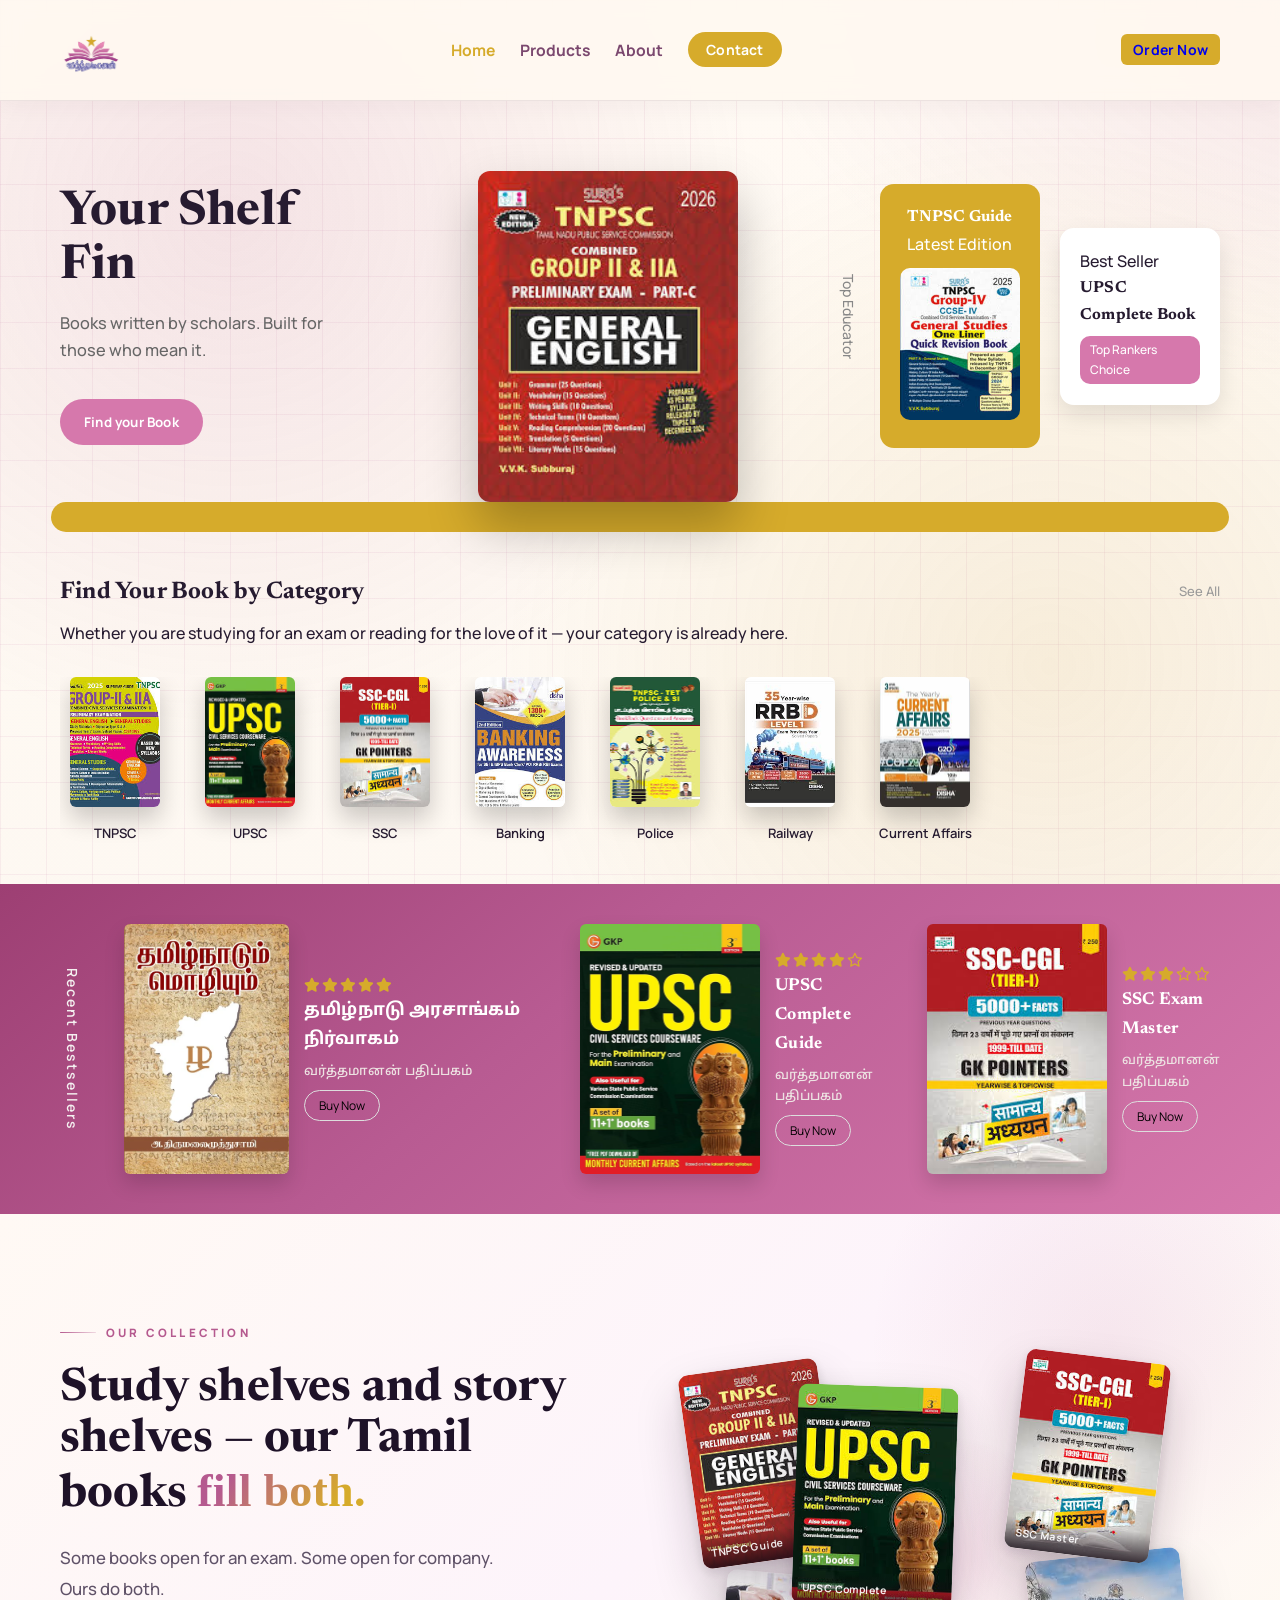
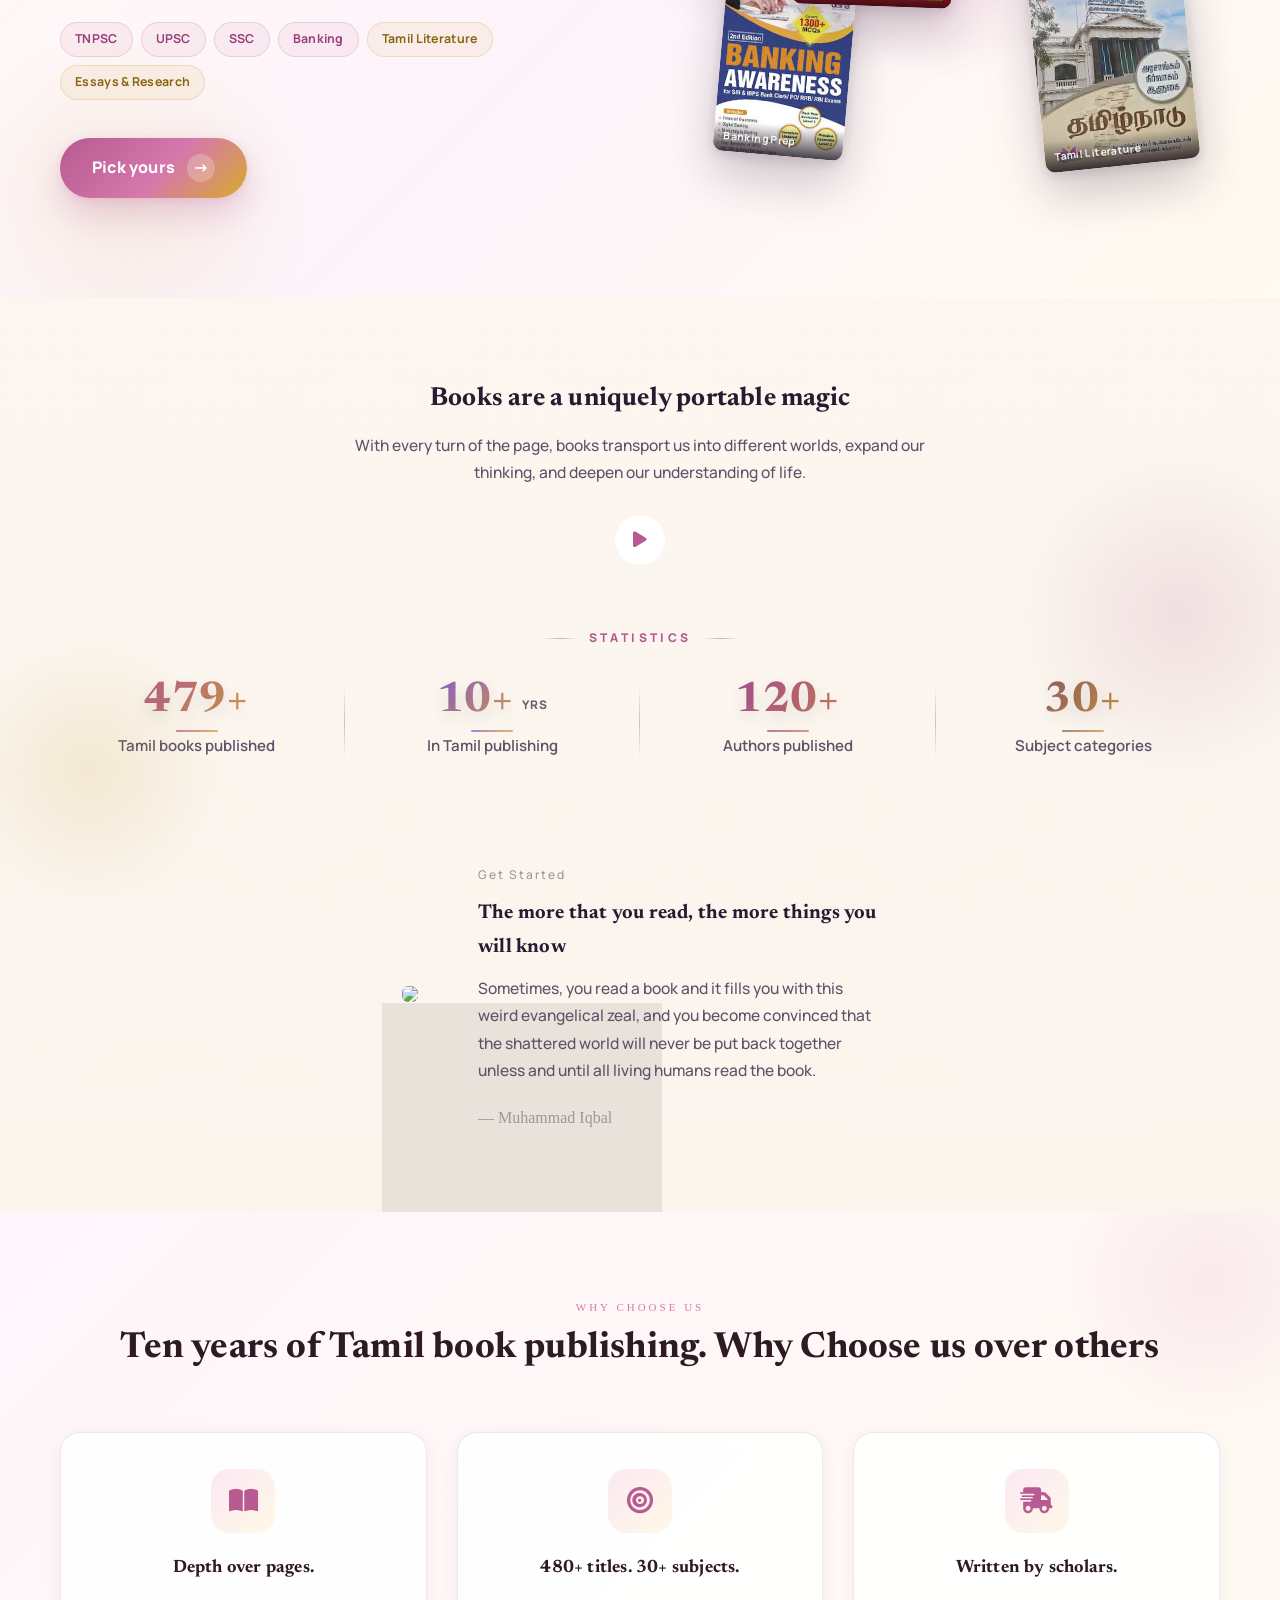
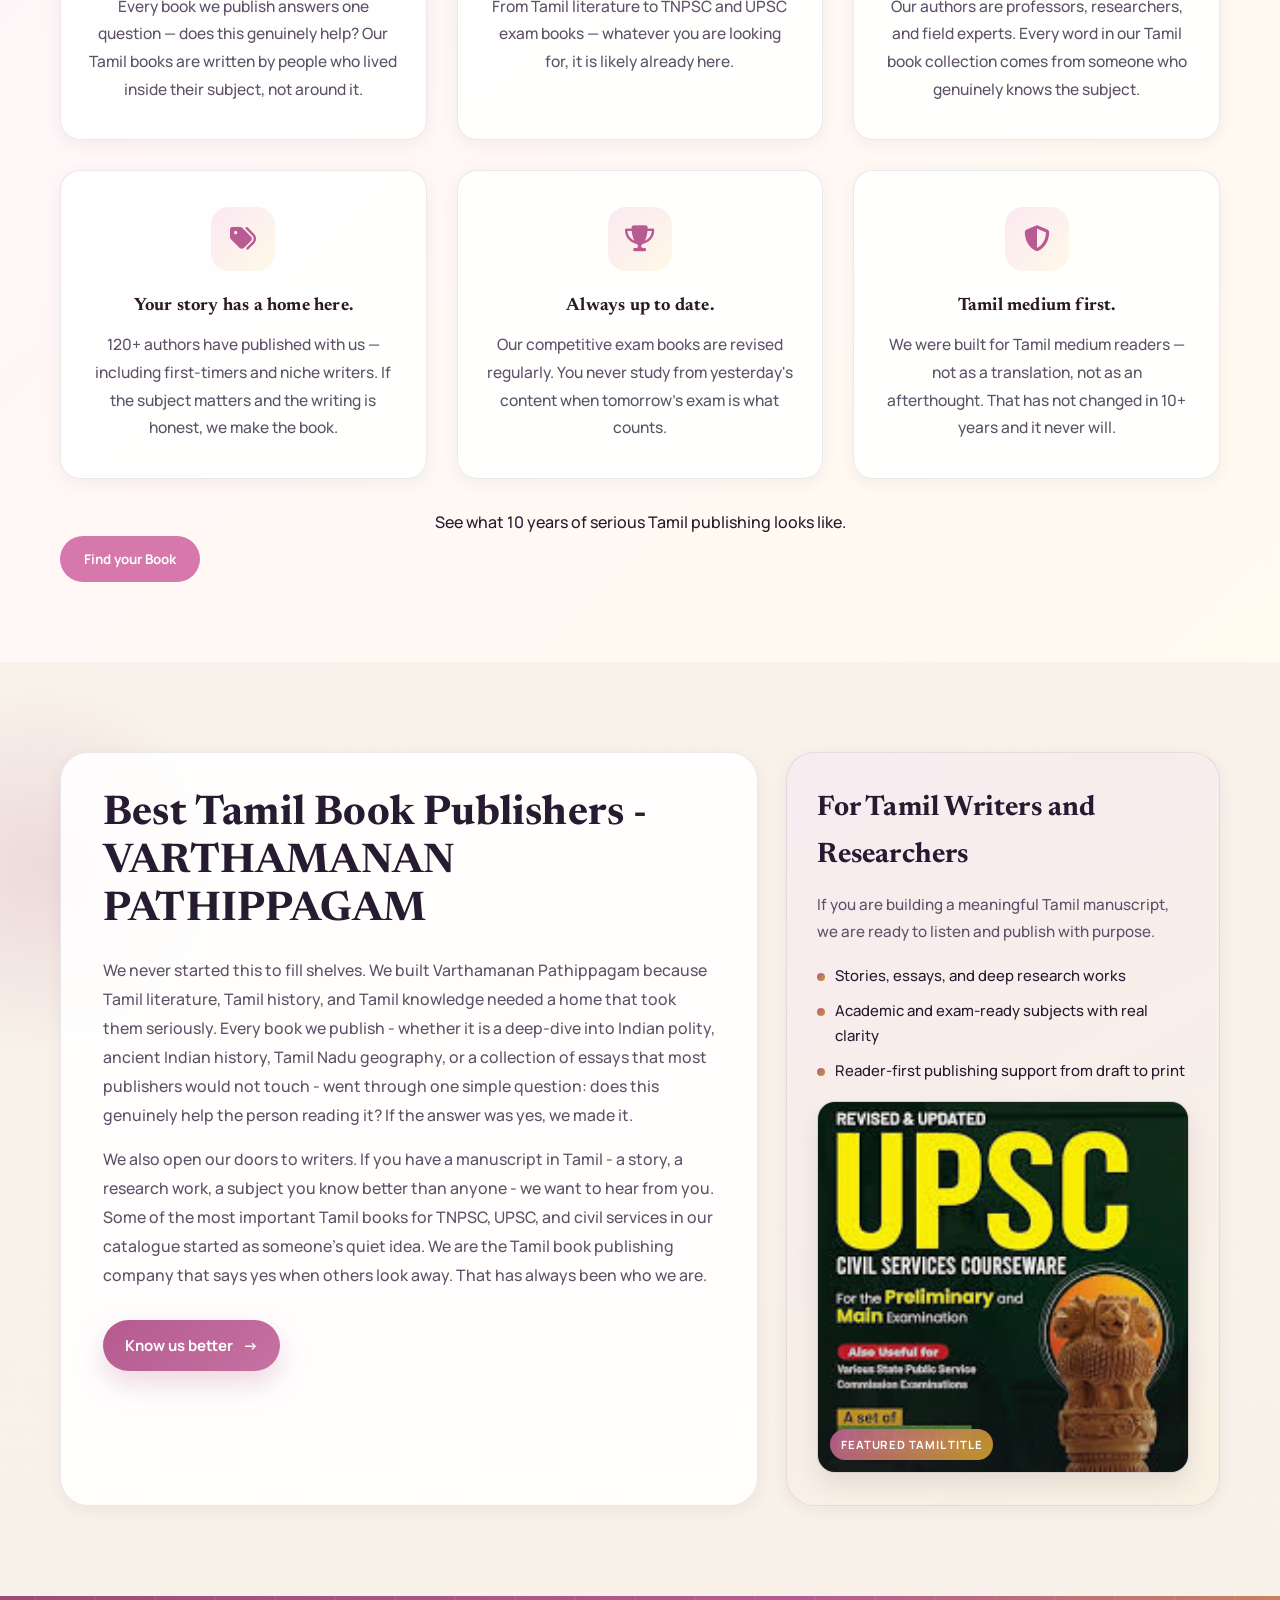
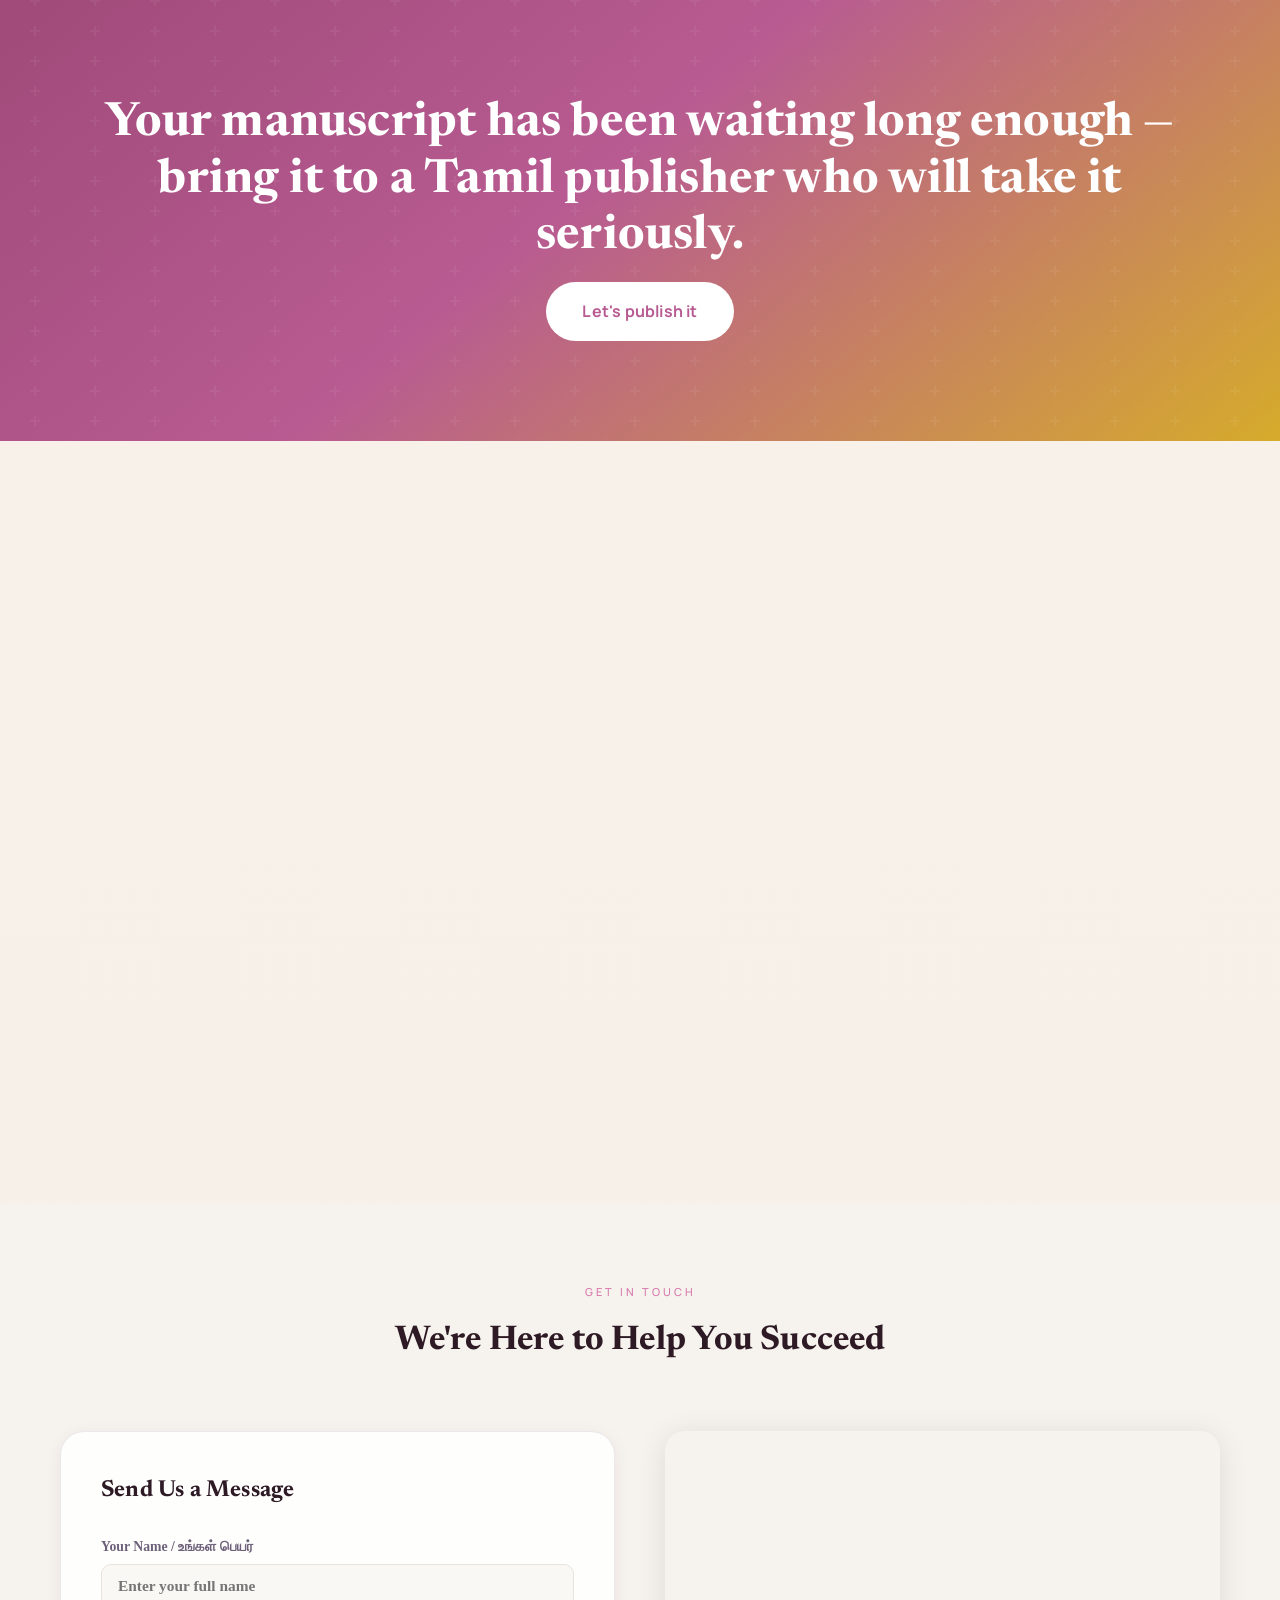
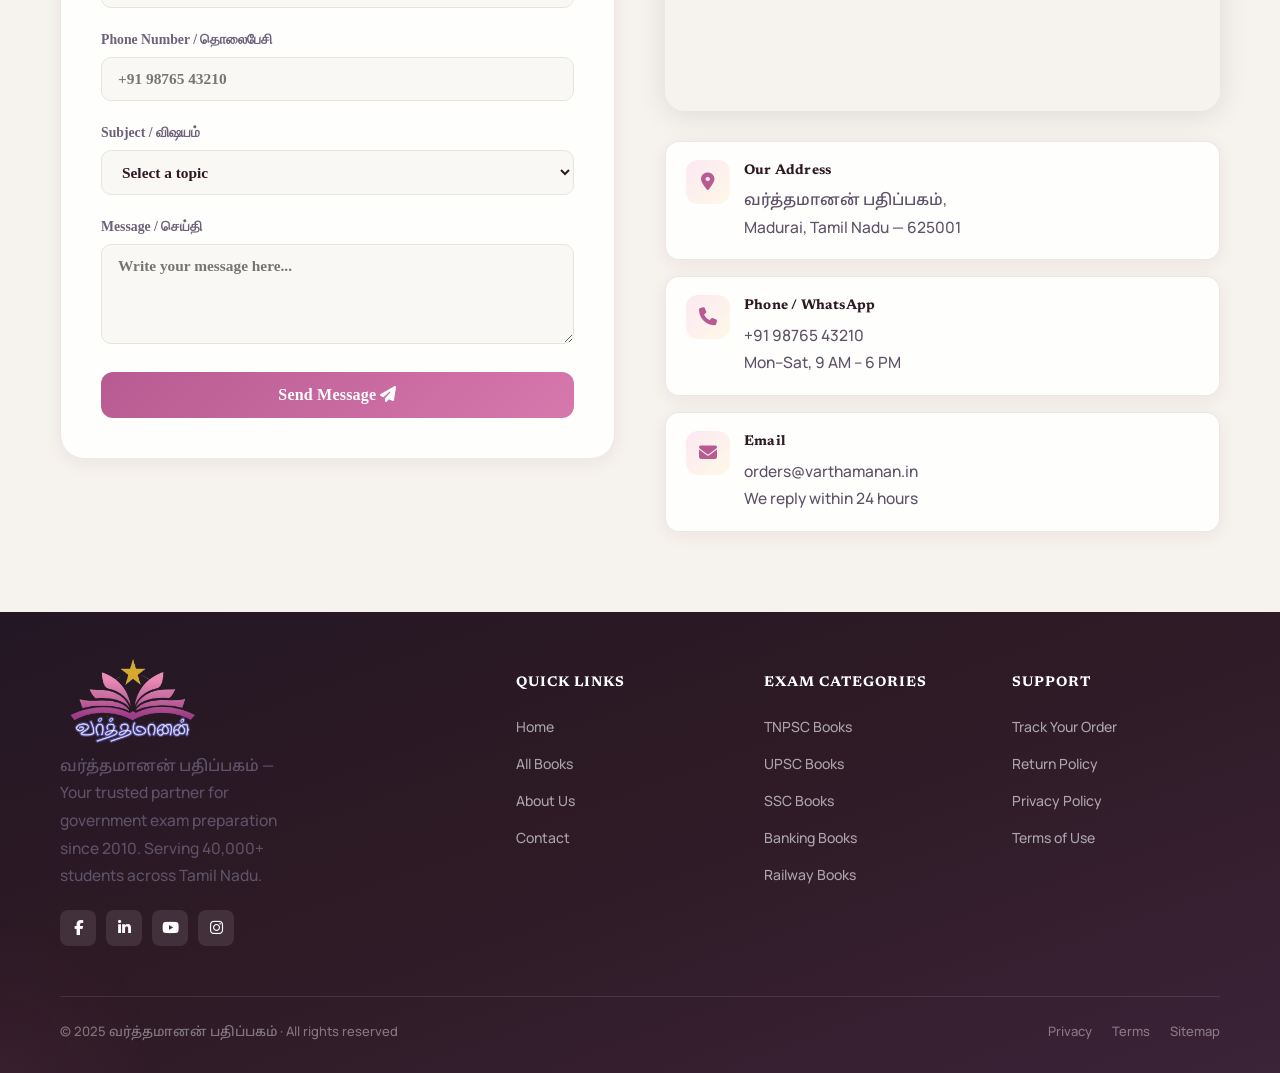
==== commit c6927535: "update" ====
--- a/index.html
+++ b/index.html
@@ -8,10 +8,13 @@
     <link rel="stylesheet" href="./style.css" />
   </head>
   <body>
+    <div id="va-page-loader">
+  <div class="va-loader-ring"></div>
+</div>
 
     <!-- NAV -->
     <header class="nav">
-  <a href="index.html" class="logo">BOOKS</a>
+  <img src="./img/logo-1.png" alt="">
 
   <button class="hamburger" id="hamburger" onclick="toggleMenu()">
     <span></span>
@@ -23,18 +26,18 @@
     <ul>
       <li><a href="index.html" class="nav-active">Home</a></li>
       <li><a href="products.html">Products</a></li>
-      <li><a href="#contact-section">About</a></li>
+      <li><a href="#publisher-story-section">About</a></li>
     </ul>
     <div class="nav-lang-mobile">
-      <button onclick="setLang('en')">EN</button>
-      <button onclick="setLang('ta')">TA</button>
+      <button><a href="./products.html">Order Now</a> </button>
+
     </div>
     <button class="active" onclick="window.location.href='#contact-section'">Contact</button>
   </div>
 
   <div class="lang" id="langDesktop">
-    <button onclick="setLang('en')">EN</button>
-    <button onclick="setLang('ta')">TA</button>
+    <button> <a href="./products.html">Order Now</a></button>
+
   </div>
 </header>
 
@@ -48,7 +51,7 @@
       </div>
       <div class="hero-center">
         <div class="book-card">
-          <img src="https://covers.openlibrary.org/b/id/10523338-L.jpg" alt="Hero Book" />
+          <img src="./img/TNPSC-2.jpg" alt="Hero Book" />
         </div>
       </div>
       <div class="hero-right">
@@ -56,7 +59,7 @@
         <div class="author-card">
           <h4>TNPSC Guide</h4>
           <p>Latest Edition</p>
-          <img src="https://covers.openlibrary.org/b/id/11153222-L.jpg" alt="TNPSC" />
+          <img src="./img/TNPSC-3.jpg" alt="TNPSC" />
         </div>
         <div class="audio-card">
           <p id="audioLabel">Best Seller</p>
@@ -71,32 +74,38 @@
     <section class="booklist-category-new-section">
       <div class="booklist-category-new-header">
         <h2>Find Your Book by Category</h2>
+       
         <a href="products.html">See All</a>
       </div>
+       <p class="booklist-category-new-header-p"> Whether you are studying for an exam or reading for the love of it — your category is already here.  </p>
       <div class="booklist-category-new-row">
         <div class="booklist-category-new-item" onclick="window.location.href='products.html?cat=tnpsc'">
-          <img src="https://covers.openlibrary.org/b/id/10523338-L.jpg" />
+          <img src="./img/TNPSC-1.jpg" />
           <p class="booklist-category-new-title">TNPSC</p>
         </div>
         <div class="booklist-category-new-item" onclick="window.location.href='products.html?cat=upsc'">
-          <img src="https://covers.openlibrary.org/b/id/11153222-L.jpg" />
+          <img src="./img/UPSC-1.jpg" />
           <p class="booklist-category-new-title">UPSC</p>
         </div>
         <div class="booklist-category-new-item" onclick="window.location.href='products.html?cat=ssc'">
-          <img src="https://covers.openlibrary.org/b/id/10594765-L.jpg" />
+          <img src="./img/SSC-1.jpg" />
           <p class="booklist-category-new-title">SSC</p>
         </div>
         <div class="booklist-category-new-item" onclick="window.location.href='products.html?cat=banking'">
-          <img src="https://covers.openlibrary.org/b/id/10909258-L.jpg" />
+          <img src="./img/BANK-1.jpg" />
           <p class="booklist-category-new-title">Banking</p>
         </div>
         <div class="booklist-category-new-item" onclick="window.location.href='products.html?cat=police'">
-          <img src="https://covers.openlibrary.org/b/id/8231856-L.jpg" />
+          <img src="./img/police.jpg" />
           <p class="booklist-category-new-title">Police</p>
         </div>
         <div class="booklist-category-new-item" onclick="window.location.href='products.html?cat=railway'">
-          <img src="https://covers.openlibrary.org/b/id/10521267-L.jpg" />
+          <img src="./img/RRB-2.jpg" />
           <p class="booklist-category-new-title">Railway</p>
+        </div>
+        <div class="booklist-category-new-item" onclick="window.location.href='products.html?cat=railway'">
+          <img src="./img/CA-1.jpg" />
+          <p class="booklist-category-new-title">Current Affairs</p>
         </div>
       </div>
     </section>
@@ -107,7 +116,7 @@
         <div class="booklist-label"><p>Recent Bestsellers</p></div>
         <div class="booklist-wrapper">
           <div class="booklist-item" onclick="window.location.href='product-detail.html?id=1'" style="cursor:pointer">
-            <img src="https://covers.openlibrary.org/b/id/8231856-L.jpg" />
+            <img src="./img/TN-2.webp" />
             <div class="booklist-info">
               <div class="booklist-stars">
                 <i class="fa-solid fa-star" aria-hidden="true"></i><i class="fa-solid fa-star" aria-hidden="true"></i><i class="fa-solid fa-star" aria-hidden="true"></i><i class="fa-solid fa-star" aria-hidden="true"></i><i class="fa-solid fa-star" aria-hidden="true"></i>
@@ -118,7 +127,7 @@
             </div>
           </div>
           <div class="booklist-item" onclick="window.location.href='product-detail.html?id=2'" style="cursor:pointer">
-            <img src="https://covers.openlibrary.org/b/id/10521267-L.jpg" />
+            <img src="./img/TNPSC-4.jpg" />
             <div class="booklist-info">
               <div class="booklist-stars">
                 <i class="fa-solid fa-star" aria-hidden="true"></i><i class="fa-solid fa-star" aria-hidden="true"></i><i class="fa-solid fa-star" aria-hidden="true"></i><i class="fa-solid fa-star" aria-hidden="true"></i><i class="fa-regular fa-star" aria-hidden="true"></i>
@@ -129,7 +138,7 @@
             </div>
           </div>
           <div class="booklist-item" onclick="window.location.href='product-detail.html?id=3'" style="cursor:pointer">
-            <img src="https://covers.openlibrary.org/b/id/10594765-L.jpg" />
+            <img src="./img/SSC-1.jpg" />
             <div class="booklist-info">
               <div class="booklist-stars">
                 <i class="fa-solid fa-star" aria-hidden="true"></i><i class="fa-solid fa-star" aria-hidden="true"></i><i class="fa-solid fa-star" aria-hidden="true"></i><i class="fa-regular fa-star" aria-hidden="true"></i><i class="fa-regular fa-star" aria-hidden="true"></i>
@@ -138,10 +147,58 @@
               <p>வர்த்தமானன் பதிப்பகம்</p>
               <button onclick="event.stopPropagation();window.location.href='product-detail.html?id=3'">Buy Now</button>
             </div>
-          </div>
-        </div>
-      </div>
-    </section>
+          </div> 
+        </div>
+      </div>
+    </section>
+
+    <!-- PREMIUM DUAL SHELF -->
+<section class="pds-section">
+  <div class="pds-left">
+    <div class="pds-eyebrow">
+      <div class="pds-eyebrow-line"></div>
+      <span class="pds-eyebrow-text">Our Collection</span>
+    </div>
+    <h2>Study shelves and story shelves — our Tamil books <em>fill both.</em></h2>
+    <p>Some books open for an exam. Some open for company. Ours do both.</p>
+    <div class="pds-tags">
+      <span class="pds-tag exam">TNPSC</span>
+      <span class="pds-tag exam">UPSC</span>
+      <span class="pds-tag exam">SSC</span>
+      <span class="pds-tag exam">Banking</span>
+      <span class="pds-tag lit">Tamil Literature</span>
+      <span class="pds-tag lit">Essays &amp; Research</span>
+    </div>
+    <a href="products.html" class="pds-cta">
+      Pick yours
+      <span class="pds-cta-arr">→</span>
+    </a>
+  </div>
+
+  <div class="pds-right">
+    <div class="pds-glow"></div>
+    <div class="book-float bf1">
+      <img src="./img/TNPSC-2.jpg" alt="TNPSC Guide" />
+      <div class="book-badge"><span>TNPSC Guide</span></div>
+    </div>
+    <div class="book-float bf2">
+      <img src="./img/UPSC-1.jpg" alt="UPSC Complete" />
+      <div class="book-badge"><span>UPSC Complete</span></div>
+    </div>
+    <div class="book-float bf3">
+      <img src="./img/SSC-1.jpg" alt="SSC Master" />
+      <div class="book-badge"><span>SSC Master</span></div>
+    </div>
+    <div class="book-float bf4">
+      <img src="./img/BANK-1.jpg" alt="Banking Prep" />
+      <div class="book-badge"><span>Banking Prep</span></div>
+    </div>
+    <div class="book-float bf5">
+      <img src="./img/TN.jpg" alt="Tamil Literature" />
+      <div class="book-badge"><span>Tamil Literature</span></div>
+    </div>
+  </div>
+</section>
 
     <!-- ABOUT / STATS -->
     <section class="aboutsection-main">
@@ -267,7 +324,7 @@
             <li>Reader-first publishing support from draft to print</li>
           </ul>
           <div class="publisher-story-visual">
-            <img src="img/herobook.jpg" alt="Featured Tamil publication from Varthamanan Pathippagam" loading="lazy" />
+            <img src="img/UPSC-1.jpg" alt="Featured Tamil publication from Varthamanan Pathippagam" loading="lazy" />
             <span class="publisher-story-visual-badge">Featured Tamil Title</span>
           </div>
         </aside>
@@ -276,14 +333,66 @@
 
     <!-- FINAL CTA -->
     <section class="final-cta-section">
-      <div class="cta-tag"><i class="fa-solid fa-graduation-cap" aria-hidden="true"></i> Limited Time Offer</div>
-      <h2>Ready to Crack Your<br/>Government Exam?</h2>
-      <p>Join 40,000+ successful candidates who trusted our study materials. Order now and start your journey to success.</p>
+      
+      <h2>Your manuscript has been waiting long enough — bring it to a Tamil publisher who will take it seriously.</h2>
+    
       <div class="cta-buttons">
-        <a href="products.html" class="cta-btn-primary">Browse All Books</a>
-        <a href="#contact-section" class="cta-btn-secondary">Contact Us</a>
-      </div>
-    </section>
+        <a href="products.html" class="cta-btn-primary">Let's publish it </a>
+        <!-- <a href="#contact-section" class="cta-btn-secondary">Contact Us</a> -->
+      </div>
+    </section>
+
+
+    <!-- TESTIMONIALS -->
+<section class="testimonials-section">
+  <div class="testimonials-header">
+    <div class="testimonials-kicker">Testimonials</div>
+    <h2>Words from readers who know us best.</h2>
+    <p>We let our books do the talking — but sometimes our readers say it better than we ever could. Here is what a few of them had to say about their experience with Varthamanan Pathippagam.</p>
+  </div>
+  <div class="testimonials-grid">
+
+    <div class="testimonial-card">
+      <div class="testimonial-quote-mark">"</div>
+      <p class="testimonial-body">Bought a set of Tamil literature books and the quality is genuinely good. They packed everything with care — nothing was damaged. Price is very reasonable for what you get.</p>
+      <div class="testimonial-divider"></div>
+      <div class="testimonial-author">
+        <div class="testimonial-avatar av-pink">K</div>
+        <div>
+          <div class="testimonial-name">Kannan</div>
+          <div class="testimonial-tag">Verified Buyer</div>
+        </div>
+      </div>
+    </div>
+
+    <div class="testimonial-card">
+      <div class="testimonial-quote-mark">"</div>
+      <p class="testimonial-body">Very good printing quality. The ideas in the books are deeply thought through — not surface level. Also getting 10% and more discount on direct purchase, which makes it even better.</p>
+      <div class="testimonial-divider"></div>
+      <div class="testimonial-author">
+        <div class="testimonial-avatar av-gold">R</div>
+        <div>
+          <div class="testimonial-name">Rajendran</div>
+          <div class="testimonial-tag">Verified Buyer</div>
+        </div>
+      </div>
+    </div>
+
+    <div class="testimonial-card">
+      <div class="testimonial-quote-mark">"</div>
+      <p class="testimonial-body">Very good response from this pathippagam. Service was smooth — books were sent on time and in perfect condition. Happy with the overall experience.</p>
+      <div class="testimonial-divider"></div>
+      <div class="testimonial-author">
+        <div class="testimonial-avatar av-plum">I</div>
+        <div>
+          <div class="testimonial-name">Ilavarasu</div>
+          <div class="testimonial-tag">Verified Buyer</div>
+        </div>
+      </div>
+    </div>
+
+  </div>
+</section>
 
     <!-- CONTACT & MAP -->
     <section class="contact-section" id="contact-section">
@@ -357,13 +466,13 @@
     <footer class="site-footer">
       <div class="footer-grid">
         <div class="footer-brand">
-          <div class="footer-logo">BOOKS</div>
+          <div class="footer-logo"><img src="./img/logo-1.png" alt=""></div>
           <p>வர்த்தமானன் பதிப்பகம் — Your trusted partner for government exam preparation since 2010. Serving 40,000+ students across Tamil Nadu.</p>
           <div class="footer-social">
             <a href="#" aria-label="Facebook"><i class="fa-brands fa-facebook-f"></i></a>
             <a href="#" aria-label="LinkedIn"><i class="fa-brands fa-linkedin-in"></i></a>
             <a href="#" aria-label="YouTube"><i class="fa-brands fa-youtube"></i></a>
-            <a href="#" aria-label="X"><i class="fa-brands fa-x-twitter"></i></a>
+            <a href="https://www.instagram.com/varthamanan_books/" aria-label="insta"><i class="fa-brands fa-instagram"></i></a>
           </div>
         </div>
         <div class="footer-col">
@@ -407,6 +516,8 @@
 
     <!-- TOAST -->
     <div class="toast" id="toast"><i class="fa-solid fa-circle-check" aria-hidden="true"></i> <span>Message sent!</span> We'll get back to you soon.</div>
+
+    <script src="./animations.js"></script>
 
     <script>
 
@@ -578,4 +689,4 @@
       }
     </script>
   </body>
-</html>
+</html>
--- a/style.css
+++ b/style.css
@@ -57,13 +57,12 @@
   backdrop-filter: blur(10px);
   border-bottom: 1px solid rgba(214, 120, 172, 0.15);
 }
-.logo {
-  font-weight: bold;
-  letter-spacing: 2px;
-  font-size: 20px;
-  color: #b85b92;
+.nav img {
+   color: #b85b92;
   text-decoration: none;
   z-index: 1001;
+  max-height: 60px;
+  max-width: 130px;
 }
 .nav-menu {
   display: flex;
@@ -259,9 +258,11 @@
   border-radius: 30px; background: #d678ac; color: white;
   font-weight: bold; cursor: pointer; transition: 0.3s;
   margin: auto;
+
 }
 .cat12{
   text-align: center;
+
 }
 .cta:hover { background: #b85b92; }
 .hero-center { position: relative; }
@@ -308,10 +309,13 @@
 
 /* BROWSE CATEGORIES */
 .booklist-category-new-section { padding: 40px 60px; }
-.booklist-category-new-header { display: flex; justify-content: space-between; align-items: center; margin-bottom: 25px; }
+.booklist-category-new-header { display: flex; justify-content: space-between; align-items: center; margin-bottom: 8px; }
 .booklist-category-new-header h3 { font-size: 18px; }
 .booklist-category-new-header a { font-size: 13px; text-decoration: none; color: #999; }
 .booklist-category-new-row { display: flex; gap: 25px; overflow-x: auto; }
+.booklist-category-new-header-p {
+  margin-bottom: 30px;
+}
 .booklist-category-new-item { min-width: 110px; text-align: center; cursor: pointer; transition: 0.3s; }
 .booklist-category-new-item img { width: 90px; height: 130px; object-fit: cover; border-radius: 6px; box-shadow: 0 12px 25px rgba(0,0,0,0.2); }
 .booklist-category-new-title { margin-top: 8px; font-size: 13px; font-weight: 600; }
@@ -512,7 +516,16 @@
   padding: 60px 60px 30px;
 }
 .footer-grid { display: grid; grid-template-columns: 2fr 1fr 1fr 1fr; gap: 40px; margin-bottom: 50px; }
-.footer-brand .footer-logo { font-size: 24px; font-weight: bold; color: white; letter-spacing: 2px; margin-bottom: 14px; }
+.footer-logo { 
+   max-width: 140px;
+   max-height: 50px; 
+   margin-bottom: 80px;
+   margin-top: -50px;
+    }
+    .footer-logo img {
+      width: 100%;
+      height: 100%;
+    }
 .footer-brand p { font-size: 14px; line-height: 1.7; color: rgba(255,255,255,0.6); max-width: 240px; }
 .footer-social { display: flex; gap: 10px; margin-top: 20px; }
 .footer-social a {
@@ -2199,7 +2212,7 @@
 
 .publisher-story-visual img {
   width: 100%;
-  aspect-ratio: 4 / 3;
+  aspect-ratio: 3 / 3;
   object-fit: cover;
   display: block;
   transform: scale(1.02);
@@ -2468,6 +2481,138 @@
   padding-top: 30px;
 }
 
+
+/* ========== TESTIMONIALS SECTION ========== */
+.testimonials-section {
+  padding: 80px 60px;
+}
+.testimonials-header {
+  text-align: center;
+  margin-bottom: 56px;
+}
+.testimonials-kicker {
+  display: inline-flex;
+  align-items: center;
+  gap: 10px;
+  font-size: 0.73rem;
+  letter-spacing: 3px;
+  text-transform: uppercase;
+  font-weight: 800;
+  color: #b55a8f;
+  margin-bottom: 14px;
+}
+.testimonials-kicker::before,
+.testimonials-kicker::after {
+  content: '';
+  width: 32px;
+  height: 1px;
+  background: linear-gradient(90deg, transparent, rgba(181,90,143,0.55), transparent);
+}
+.testimonials-header h2 {
+  font-family: "Newsreader", "Noto Sans Tamil", Georgia, serif;
+  font-size: clamp(2rem, 3.2vw, 2.65rem);
+  font-weight: 700;
+  color: #261b30;
+  line-height: 1.15;
+  margin-bottom: 16px;
+}
+.testimonials-header p {
+  color: #5f5268;
+  font-size: 0.98rem;
+  line-height: 1.82;
+  max-width: 58ch;
+  margin: 0 auto;
+}
+.testimonials-grid {
+  display: grid;
+  grid-template-columns: repeat(3, 1fr);
+  gap: 24px;
+}
+.testimonial-card {
+  background: rgba(255,255,255,0.88);
+  border: 1px solid rgba(124,92,128,0.14);
+  border-radius: 24px;
+  padding: 32px 28px;
+  display: flex;
+  flex-direction: column;
+  gap: 20px;
+  position: relative;
+  overflow: hidden;
+  transition: transform 0.28s ease, box-shadow 0.28s ease;
+}
+.testimonial-card::after {
+  content: '';
+  position: absolute;
+  bottom: 0; left: 0; right: 0;
+  height: 3px;
+  background: linear-gradient(90deg, #b55a8f, #d6ab2b);
+  transform: scaleX(0);
+  transition: transform 0.28s ease;
+  transform-origin: left;
+}
+.testimonial-card:hover {
+  transform: translateY(-7px);
+  box-shadow: 0 18px 48px rgba(70,44,72,0.12);
+}
+.testimonial-card:hover::after { transform: scaleX(1); }
+.testimonial-quote-mark {
+  font-family: "Newsreader", Georgia, serif;
+  font-size: 4rem;
+  line-height: 0.6;
+  color: #d678ac;
+  opacity: 0.35;
+  font-weight: 700;
+}
+.testimonial-body {
+  font-size: 0.97rem;
+  color: #5f5268;
+  line-height: 1.82;
+  flex: 1;
+  font-style: italic;
+}
+.testimonial-divider {
+  width: 36px;
+  height: 2px;
+  border-radius: 99px;
+  background: linear-gradient(90deg, #b55a8f, #d6ab2b);
+}
+.testimonial-author {
+  display: flex;
+  align-items: center;
+  gap: 12px;
+}
+.testimonial-avatar {
+  width: 42px;
+  height: 42px;
+  border-radius: 50%;
+  display: flex;
+  align-items: center;
+  justify-content: center;
+  font-size: 0.85rem;
+  font-weight: 800;
+  color: #fff;
+  flex-shrink: 0;
+}
+.av-pink  { background: linear-gradient(135deg, #b55a8f, #d678ac); }
+.av-gold  { background: linear-gradient(135deg, #9f4a79, #d6ab2b); }
+.av-plum  { background: linear-gradient(135deg, #7b3a6a, #c572a2); }
+.testimonial-name {
+  font-size: 0.95rem;
+  font-weight: 800;
+  color: #261b30;
+}
+.testimonial-tag {
+  font-size: 0.75rem;
+  color: #b55a8f;
+  font-weight: 700;
+  letter-spacing: 0.5px;
+  margin-top: 2px;
+}
+@media (max-width: 900px) {
+  .testimonials-grid { grid-template-columns: 1fr; }
+  .testimonials-section { padding: 60px 24px; }
+}
+
 @media (max-width: 1024px) {
   .statistics-section {
     padding: 24px 0 8px;
@@ -2537,3 +2682,1557 @@
     transform: none;
   }
 }
+
+/* ============================================
+   MANUSCRIPT CTA SECTION
+   ============================================ */
+.manuscript-cta-section {
+  padding: 36px 60px 96px;
+  position: relative;
+}
+
+.manuscript-cta-shell {
+  max-width: 1180px;
+  margin: 0 auto;
+  padding: 40px 42px;
+  border-radius: 30px;
+  display: grid;
+  grid-template-columns: minmax(0, 1.3fr) minmax(280px, 0.9fr);
+  gap: 30px;
+  align-items: center;
+  overflow: hidden;
+  position: relative;
+  background:
+    radial-gradient(circle at top left, rgba(214, 120, 172, 0.22), transparent 36%),
+    radial-gradient(circle at bottom right, rgba(214, 171, 43, 0.22), transparent 34%),
+    linear-gradient(135deg, rgba(255, 249, 244, 0.9), rgba(255, 255, 255, 0.76));
+  border: 1px solid rgba(181, 90, 143, 0.16);
+  box-shadow: 0 18px 48px rgba(70, 44, 72, 0.1);
+  backdrop-filter: blur(10px);
+}
+
+.manuscript-cta-shell::before,
+.manuscript-cta-shell::after {
+  content: "";
+  position: absolute;
+  border-radius: 50%;
+  pointer-events: none;
+}
+
+.manuscript-cta-shell::before {
+  width: 220px;
+  height: 220px;
+  top: -90px;
+  right: -60px;
+  background: radial-gradient(circle, rgba(181, 90, 143, 0.22), transparent 70%);
+}
+
+.manuscript-cta-shell::after {
+  width: 180px;
+  height: 180px;
+  left: -70px;
+  bottom: -80px;
+  background: radial-gradient(circle, rgba(199, 154, 42, 0.24), transparent 70%);
+}
+
+.manuscript-cta-copy,
+.manuscript-cta-panel {
+  position: relative;
+  z-index: 1;
+}
+
+.manuscript-cta-kicker {
+  display: inline-flex;
+  align-items: center;
+  gap: 10px;
+  margin-bottom: 16px;
+  color: var(--prem-primary);
+  font-size: 0.74rem;
+  font-weight: 800;
+  letter-spacing: 3px;
+  text-transform: uppercase;
+}
+
+.manuscript-cta-kicker::before {
+  content: "";
+  width: 34px;
+  height: 1px;
+  background: linear-gradient(90deg, rgba(181, 90, 143, 0.2), rgba(181, 90, 143, 0.85));
+}
+
+.manuscript-cta-copy h2 {
+  max-width: 15ch;
+  margin: 0;
+  color: var(--prem-ink);
+  font-family: "Newsreader", "Noto Sans Tamil", Georgia, serif;
+  font-size: clamp(2rem, 3.6vw, 3rem);
+  line-height: 1.08;
+}
+
+.manuscript-cta-copy p {
+  max-width: 52ch;
+  margin: 18px 0 0;
+  color: var(--prem-muted);
+  font-size: 1rem;
+  line-height: 1.8;
+}
+
+.manuscript-cta-button {
+  margin-top: 26px;
+  display: inline-flex;
+  align-items: center;
+  justify-content: center;
+  min-width: 190px;
+  padding: 15px 28px;
+  border-radius: 999px;
+  text-decoration: none;
+  color: #fff;
+  background: linear-gradient(135deg, #b55a8f, #d678ac 55%, #d6ab2b);
+  box-shadow: 0 14px 30px rgba(181, 90, 143, 0.25);
+  font-size: 0.98rem;
+  font-weight: 800;
+  transition: transform 0.25s ease, box-shadow 0.25s ease, filter 0.25s ease;
+}
+
+.manuscript-cta-button:hover {
+  transform: translateY(-3px);
+  box-shadow: 0 18px 36px rgba(181, 90, 143, 0.3);
+  filter: saturate(1.04);
+}
+
+.manuscript-cta-panel {
+  min-height: 320px;
+  display: flex;
+  align-items: center;
+  justify-content: center;
+  position: relative;
+}
+
+.manuscript-card {
+  position: absolute;
+  width: min(100%, 310px);
+  border-radius: 24px;
+  border: 1px solid rgba(112, 82, 111, 0.14);
+  box-shadow: 0 14px 32px rgba(64, 38, 65, 0.12);
+  backdrop-filter: blur(10px);
+}
+
+.manuscript-card-top {
+  top: 18px;
+  right: 18px;
+  padding: 24px;
+  background: rgba(255, 255, 255, 0.78);
+  animation: manuscriptFloat 6s ease-in-out infinite;
+}
+
+.manuscript-card-top strong {
+  display: block;
+  color: var(--prem-ink);
+  font-family: "Newsreader", "Noto Sans Tamil", Georgia, serif;
+  font-size: 1.45rem;
+  line-height: 1.18;
+}
+
+.manuscript-card-label {
+  display: inline-block;
+  margin-bottom: 14px;
+  padding: 7px 12px;
+  border-radius: 999px;
+  background: rgba(181, 90, 143, 0.1);
+  color: var(--prem-primary);
+  font-size: 0.72rem;
+  font-weight: 800;
+  letter-spacing: 1.4px;
+  text-transform: uppercase;
+}
+
+.manuscript-card-bottom {
+  left: 0;
+  bottom: 14px;
+  padding: 22px 20px;
+  display: flex;
+  flex-wrap: wrap;
+  gap: 10px;
+  background: linear-gradient(135deg, rgba(45, 26, 36, 0.96), rgba(86, 46, 73, 0.92));
+  animation: manuscriptFloatReverse 7s ease-in-out infinite;
+}
+
+.manuscript-card-bottom span {
+  display: inline-flex;
+  align-items: center;
+  justify-content: center;
+  padding: 9px 13px;
+  border-radius: 999px;
+  background: rgba(255, 255, 255, 0.1);
+  color: rgba(255, 255, 255, 0.92);
+  font-size: 0.83rem;
+  font-weight: 700;
+  letter-spacing: 0.2px;
+}
+
+@keyframes manuscriptFloat {
+  0%, 100% {
+    transform: translateY(0px);
+  }
+  50% {
+    transform: translateY(-12px);
+  }
+}
+
+@keyframes manuscriptFloatReverse {
+  0%, 100% {
+    transform: translateY(0px);
+  }
+  50% {
+    transform: translateY(10px);
+  }
+}
+
+@media (max-width: 1024px) {
+  .manuscript-cta-section {
+    padding: 22px 30px 78px;
+  }
+
+  .manuscript-cta-shell {
+    grid-template-columns: 1fr;
+    padding: 36px 32px;
+  }
+
+  .manuscript-cta-copy h2,
+  .manuscript-cta-copy p {
+    max-width: none;
+  }
+
+  .manuscript-cta-panel {
+    min-height: 290px;
+  }
+}
+
+@media (max-width: 768px) {
+  .manuscript-cta-section {
+    padding: 18px 24px 64px;
+  }
+
+  .manuscript-cta-shell {
+    padding: 30px 22px;
+    border-radius: 24px;
+    gap: 22px;
+  }
+
+  .manuscript-cta-kicker {
+    letter-spacing: 2.6px;
+  }
+
+  .manuscript-cta-copy h2 {
+    font-size: clamp(1.75rem, 8vw, 2.25rem);
+  }
+
+  .manuscript-cta-copy p {
+    font-size: 0.95rem;
+    line-height: 1.72;
+  }
+
+  .manuscript-cta-button {
+    width: 100%;
+  }
+
+  .manuscript-cta-panel {
+    min-height: auto;
+    display: grid;
+    gap: 14px;
+  }
+
+  .manuscript-card {
+    position: relative;
+    width: 100%;
+  }
+
+  .manuscript-card-top,
+  .manuscript-card-bottom {
+    inset: auto;
+    animation-duration: 5.5s;
+  }
+
+  .manuscript-card-top strong {
+    font-size: 1.25rem;
+  }
+}
+
+@media (max-width: 480px) {
+  .manuscript-cta-shell {
+    padding: 28px 18px;
+  }
+
+  .manuscript-cta-kicker {
+    font-size: 0.68rem;
+  }
+
+  .manuscript-card-top,
+  .manuscript-card-bottom {
+    padding: 18px 16px;
+    border-radius: 18px;
+  }
+
+  .manuscript-card-bottom span {
+    width: 100%;
+    justify-content: flex-start;
+  }
+}
+
+@media (prefers-reduced-motion: reduce) {
+  .manuscript-card-top,
+  .manuscript-card-bottom {
+    animation: none;
+  }
+
+  .manuscript-cta-button,
+  .manuscript-cta-button:hover {
+    transition: none;
+    transform: none;
+  }
+}
+
+
+/* ========== PREMIUM DUAL SHELF SECTION ========== */
+.pds-section {
+  padding: 100px 60px;
+  display: grid;
+  grid-template-columns: 1fr 1fr;
+  gap: 80px;
+  align-items: center;
+  position: relative;
+  overflow: hidden;
+  background: linear-gradient(135deg, #fff9f4 0%, #fdf4fb 50%, #fffbef 100%);
+}
+.pds-section::before {
+  content: '';
+  position: absolute;
+  top: -120px; right: -80px;
+  width: 500px; height: 500px;
+  border-radius: 50%;
+  background: radial-gradient(circle, rgba(181,90,143,0.1), transparent 68%);
+  pointer-events: none;
+}
+.pds-section::after {
+  content: '';
+  position: absolute;
+  bottom: -100px; left: -60px;
+  width: 380px; height: 380px;
+  border-radius: 50%;
+  background: radial-gradient(circle, rgba(199,154,42,0.1), transparent 68%);
+  pointer-events: none;
+}
+.pds-left { position: relative; z-index: 2; }
+.pds-eyebrow { display: inline-flex; align-items: center; gap: 10px; margin-bottom: 22px; }
+.pds-eyebrow-line { width: 36px; height: 1.5px; background: linear-gradient(90deg, #b55a8f, rgba(181,90,143,0.2)); border-radius: 99px; }
+.pds-eyebrow-text { font-size: 0.72rem; font-weight: 800; letter-spacing: 3.2px; text-transform: uppercase; color: #b55a8f; }
+.pds-left h2 {
+  font-family: "Newsreader", "Noto Sans Tamil", Georgia, serif;
+  font-size: clamp(2.2rem, 3.6vw, 3.1rem);
+  font-weight: 700; color: #1e1228; line-height: 1.1; margin-bottom: 22px;
+}
+.pds-left h2 em {
+  font-style: normal;
+  background: linear-gradient(125deg, #b55a8f 20%, #d6ab2b 80%);
+  -webkit-background-clip: text;
+  -webkit-text-fill-color: transparent;
+}
+.pds-left p { font-size: 1.05rem; color: #5f5268; line-height: 1.85; max-width: 42ch; margin-bottom: 18px; }
+.pds-tags { display: flex; flex-wrap: wrap; gap: 8px; margin-bottom: 38px; }
+.pds-tag { padding: 6px 14px; border-radius: 999px; font-size: 0.77rem; font-weight: 700; letter-spacing: 0.3px; border: 1.5px solid; }
+.pds-tag.exam { background: rgba(181,90,143,0.07); color: #9a3f78; border-color: rgba(181,90,143,0.2); }
+.pds-tag.lit  { background: rgba(199,154,42,0.08); color: #8a6410; border-color: rgba(199,154,42,0.22); }
+.pds-cta {
+  display: inline-flex; align-items: center; gap: 12px;
+  padding: 16px 32px; border-radius: 999px;
+  color: #fff; background: linear-gradient(135deg, #b55a8f 0%, #d678ac 55%, #d6ab2b 100%);
+  font-size: 1rem; font-weight: 800; letter-spacing: 0.2px;
+  box-shadow: 0 16px 36px rgba(181,90,143,0.28), 0 2px 8px rgba(181,90,143,0.14);
+  transition: transform 0.26s ease, box-shadow 0.26s ease;
+  cursor: pointer; border: none;
+  font-family: "Manrope", sans-serif; text-decoration: none;
+}
+.pds-cta:hover { transform: translateY(-4px); box-shadow: 0 22px 44px rgba(181,90,143,0.34); }
+.pds-cta-arr {
+  display: inline-flex; align-items: center; justify-content: center;
+  width: 28px; height: 28px; border-radius: 50%;
+  background: rgba(255,255,255,0.22); font-size: 1rem;
+  transition: transform 0.22s ease;
+}
+.pds-cta:hover .pds-cta-arr { transform: translateX(3px); }
+.pds-right {
+  position: relative; z-index: 2;
+  height: 440px; display: flex;
+  align-items: center; justify-content: center;
+}
+.pds-glow {
+  position: absolute; width: 240px; height: 240px; border-radius: 50%;
+  background: radial-gradient(circle, rgba(214,120,172,0.18), transparent 72%);
+  top: 50%; left: 50%; transform: translate(-50%, -50%);
+  pointer-events: none; z-index: 1;
+}
+.book-float {
+  position: absolute; border-radius: 10px; overflow: hidden;
+  box-shadow: 0 24px 48px rgba(40,20,40,0.22), 0 4px 12px rgba(40,20,40,0.12);
+  transition: transform 0.4s ease, box-shadow 0.4s ease;
+}
+.book-float img { display: block; width: 100%; height: 100%; object-fit: cover; }
+.book-float:hover { box-shadow: 0 32px 60px rgba(40,20,40,0.3); z-index: 10; }
+.book-badge {
+  position: absolute; bottom: 0; left: 0; right: 0;
+  padding: 8px 10px;
+  background: linear-gradient(180deg, transparent, rgba(20,10,20,0.78));
+}
+.book-badge span { font-size: 0.65rem; font-weight: 700; color: rgba(255,255,255,0.92); letter-spacing: 0.4px; display: block; line-height: 1.4; }
+.bf1 { width: 140px; height: 195px; left: 10px; top: 30px; transform: rotate(-8deg); z-index: 3; }
+.bf1:hover { transform: rotate(-4deg) scale(1.06) translateY(-6px); }
+.bf2 { width: 160px; height: 220px; left: 115px; top: 50px; transform: rotate(2deg); z-index: 5; }
+.bf2:hover { transform: rotate(0deg) scale(1.06) translateY(-6px); }
+.bf3 { width: 145px; height: 200px; right: 60px; top: 20px; transform: rotate(7deg); z-index: 4; }
+.bf3:hover { transform: rotate(3deg) scale(1.06) translateY(-6px); }
+.bf4 { width: 130px; height: 182px; left: 40px; bottom: 20px; transform: rotate(5deg); z-index: 2; }
+.bf4:hover { transform: rotate(2deg) scale(1.06) translateY(-6px); }
+.bf5 { width: 155px; height: 212px; right: 30px; bottom: 10px; transform: rotate(-6deg); z-index: 3; }
+.bf5:hover { transform: rotate(-3deg) scale(1.06) translateY(-6px); }
+@media (max-width: 960px) {
+  .pds-section { grid-template-columns: 1fr; padding: 64px 28px; gap: 50px; }
+  .pds-right { height: 360px; width: 100%; }
+}
+@media (max-width: 520px) {
+  .pds-section { padding: 52px 18px; gap: 38px; }
+  .pds-right { height: 300px; }
+  .bf1 { width: 110px; height: 155px; left: 2%; top: 20px; }
+  .bf2 { width: 125px; height: 175px; left: 90px; top: 35px; }
+  .bf3 { width: 112px; height: 157px; right: 2%; top: 14px; }
+  .bf4 { width: 102px; height: 142px; left: 18px; bottom: 10px; }
+  .bf5 { width: 120px; height: 166px; right: 2%; bottom: 6px; }
+}
+
+
+
+/* -- animations-- */
+
+/* ============================================
+   VARTHAMANAN — FULL PAGE ANIMATIONS
+   animations.css — Link this AFTER style.css
+   ============================================ */
+
+/* ── KEYFRAMES ── */
+
+@keyframes fadeUp {
+  from { opacity: 0; transform: translateY(40px); }
+  to   { opacity: 1; transform: translateY(0); }
+}
+
+@keyframes fadeDown {
+  from { opacity: 0; transform: translateY(-30px); }
+  to   { opacity: 1; transform: translateY(0); }
+}
+
+@keyframes fadeLeft {
+  from { opacity: 0; transform: translateX(50px); }
+  to   { opacity: 1; transform: translateX(0); }
+}
+
+@keyframes fadeRight {
+  from { opacity: 0; transform: translateX(-50px); }
+  to   { opacity: 1; transform: translateX(0); }
+}
+
+@keyframes scaleIn {
+  from { opacity: 0; transform: scale(0.82); }
+  to   { opacity: 1; transform: scale(1); }
+}
+
+@keyframes zoomPop {
+  0%   { opacity: 0; transform: scale(0.7) rotate(-4deg); }
+  70%  { transform: scale(1.06) rotate(1deg); }
+  100% { opacity: 1; transform: scale(1) rotate(0deg); }
+}
+
+@keyframes floatY {
+  0%, 100% { transform: translateY(0px); }
+  50%       { transform: translateY(-14px); }
+}
+
+@keyframes floatYSlow {
+  0%, 100% { transform: translateY(0px); }
+  50%       { transform: translateY(-8px); }
+}
+
+@keyframes floatYReverse {
+  0%, 100% { transform: translateY(0px); }
+  50%       { transform: translateY(10px); }
+}
+
+@keyframes rotateSlow {
+  from { transform: rotate(0deg); }
+  to   { transform: rotate(360deg); }
+}
+
+@keyframes shimmer {
+  0%   { background-position: -400px 0; }
+  100% { background-position: 400px 0; }
+}
+
+@keyframes pulseGlow {
+  0%, 100% { box-shadow: 0 0 0 0 rgba(181,90,143,0); }
+  50%       { box-shadow: 0 0 24px 8px rgba(181,90,143,0.22); }
+}
+
+@keyframes slideInNav {
+  from { opacity: 0; transform: translateY(-18px); }
+  to   { opacity: 1; transform: translateY(0); }
+}
+
+@keyframes heroTitleIn {
+  0%   { opacity: 0; transform: translateY(50px) skewY(3deg); }
+  100% { opacity: 1; transform: translateY(0) skewY(0deg); }
+}
+
+@keyframes countBounce {
+  0%   { transform: scale(1); }
+  40%  { transform: scale(1.14); }
+  70%  { transform: scale(0.96); }
+  100% { transform: scale(1); }
+}
+
+@keyframes bookCardFloat {
+  0%, 100% { transform: translateY(20px) rotate(-1deg); }
+  50%       { transform: translateY(6px) rotate(0.5deg); }
+}
+
+@keyframes badgePop {
+  0%   { opacity: 0; transform: scale(0.6) translateY(8px); }
+  60%  { transform: scale(1.1) translateY(-2px); }
+  100% { opacity: 1; transform: scale(1) translateY(0); }
+}
+
+@keyframes lineDraw {
+  from { width: 0; }
+  to   { width: 100%; }
+}
+
+@keyframes gradientShift {
+  0%   { background-position: 0% 50%; }
+  50%  { background-position: 100% 50%; }
+  100% { background-position: 0% 50%; }
+}
+
+@keyframes spinOnce {
+  from { transform: rotate(-8deg) scale(0.9); opacity: 0; }
+  to   { transform: rotate(0deg) scale(1); opacity: 1; }
+}
+
+@keyframes ripple {
+  0%   { transform: scale(1); opacity: 0.5; }
+  100% { transform: scale(2.2); opacity: 0; }
+}
+
+@keyframes typeWriter {
+  from { width: 0; }
+  to   { width: 100%; }
+}
+
+@keyframes blink {
+  0%, 100% { border-color: transparent; }
+  50%       { border-color: #b85b92; }
+}
+
+@keyframes staggerFadeUp {
+  from { opacity: 0; transform: translateY(30px); }
+  to   { opacity: 1; transform: translateY(0); }
+}
+
+@keyframes cardPeek {
+  0%   { opacity: 0; transform: translateY(60px) scale(0.94); }
+  100% { opacity: 1; transform: translateY(0) scale(1); }
+}
+
+@keyframes waveIn {
+  0%   { clip-path: inset(0 100% 0 0); }
+  100% { clip-path: inset(0 0% 0 0); }
+}
+
+@keyframes iconBounce {
+  0%, 100% { transform: translateY(0); }
+  40%       { transform: translateY(-8px); }
+  60%       { transform: translateY(-3px); }
+}
+
+@keyframes bgPan {
+  0%   { background-position: 0% 0%; }
+  100% { background-position: 60px 60px; }
+}
+
+@keyframes testimonialSlide {
+  from { opacity: 0; transform: translateX(40px) rotate(2deg); }
+  to   { opacity: 1; transform: translateX(0) rotate(0deg); }
+}
+
+
+/* ── NAV ANIMATION ── */
+
+.nav {
+  animation: slideInNav 0.6s cubic-bezier(0.22,1,0.36,1) both;
+}
+
+.logo {
+  transition: letter-spacing 0.3s ease, color 0.2s;
+}
+.logo:hover {
+  letter-spacing: 5px;
+  color: #d6ab2b;
+}
+
+.nav-menu ul li a {
+  position: relative;
+}
+.nav-menu ul li a::after {
+  content: '';
+  position: absolute;
+  bottom: -3px; left: 0;
+  height: 2px; width: 0;
+  background: linear-gradient(90deg, #b85b92, #d6ab2b);
+  border-radius: 99px;
+  transition: width 0.28s cubic-bezier(0.4,0,0.2,1);
+}
+.nav-menu ul li a:hover::after { width: 100%; }
+
+.lang button {
+  transition: transform 0.2s ease, box-shadow 0.2s ease;
+  text-decoration: none;
+}
+.lang button:hover {
+  transform: translateY(-2px);
+  box-shadow: 0 6px 16px rgba(214,171,43,0.3);
+}
+.lang button a{
+  text-decoration: none;
+}
+
+
+/* ── HERO SECTION ── */
+
+.hero-left h1 {
+  animation: heroTitleIn 0.9s cubic-bezier(0.16,1,0.3,1) 0.2s both;
+}
+
+.hero-left p {
+  animation: fadeUp 0.7s ease 0.5s both;
+}
+
+.cta {
+  animation: scaleIn 0.6s cubic-bezier(0.34,1.56,0.64,1) 0.7s both;
+  transition: transform 0.25s ease, box-shadow 0.25s ease, background 0.2s;
+  position: relative;
+  overflow: hidden;
+}
+.cta::before {
+  content: '';
+  position: absolute;
+  top: 50%; left: 50%;
+  width: 0; height: 0;
+  background: rgba(255,255,255,0.22);
+  border-radius: 50%;
+  transform: translate(-50%, -50%);
+  transition: width 0.5s ease, height 0.5s ease;
+}
+.cta:hover::before { width: 250px; height: 250px; }
+.cta:hover {
+  transform: translateY(-4px);
+  box-shadow: 0 14px 36px rgba(184,91,146,0.38);
+}
+
+.book-card {
+  animation: bookCardFloat 4s ease-in-out infinite;
+}
+.book-card img {
+  transition: transform 0.4s ease, box-shadow 0.4s ease;
+}
+.book-card:hover img {
+  transform: scale(1.04) rotate(-1deg);
+  box-shadow: 0 35px 70px rgba(0,0,0,0.35);
+}
+
+.author-card {
+  animation: fadeLeft 0.8s ease 0.4s both;
+  transition: transform 0.3s ease, box-shadow 0.3s ease;
+}
+.author-card:hover {
+  transform: translateY(-6px) rotate(-1deg);
+  box-shadow: 0 20px 40px rgba(0,0,0,0.2);
+}
+
+.audio-card {
+  animation: fadeLeft 0.8s ease 0.6s both;
+  transition: transform 0.3s ease, box-shadow 0.3s ease;
+}
+.audio-card:hover {
+  transform: translateY(-6px) rotate(1deg);
+  box-shadow: 0 20px 40px rgba(0,0,0,0.15);
+}
+
+.audio-card .badge {
+  animation: badgePop 0.5s cubic-bezier(0.34,1.56,0.64,1) 1.1s both;
+}
+
+.vertical-text {
+  animation: fadeDown 0.6s ease 0.8s both;
+}
+
+
+/* ── CATEGORY SECTION ── */
+
+.booklist-category-new-section .booklist-category-new-header h2,
+.booklist-category-new-section .booklist-category-new-header-p {
+  opacity: 0;
+  transition: opacity 0.6s ease, transform 0.6s ease;
+  transform: translateY(20px);
+}
+.booklist-category-new-section.va-visible .booklist-category-new-header h2,
+.booklist-category-new-section.va-visible .booklist-category-new-header-p {
+  opacity: 1;
+  transform: translateY(0);
+}
+
+.booklist-category-new-item {
+  opacity: 0;
+  transform: translateY(30px) scale(0.9);
+  transition: opacity 0.5s ease, transform 0.5s ease,
+              box-shadow 0.3s ease;
+}
+.booklist-category-new-item.va-visible {
+  opacity: 1;
+  transform: translateY(0) scale(1);
+}
+.booklist-category-new-item:hover {
+  transform: translateY(-10px) scale(1.07) !important;
+  filter: drop-shadow(0 14px 20px rgba(184,91,146,0.25));
+}
+
+
+/* ── BESTSELLERS SECTION ── */
+
+.booklist-section {
+  position: relative;
+  overflow: hidden;
+}
+
+.booklist-label {
+  opacity: 0;
+  transform: translateX(-20px);
+  transition: opacity 0.5s ease, transform 0.5s ease;
+}
+.booklist-section.va-visible .booklist-label {
+  opacity: 1;
+  transform: translateX(0);
+}
+
+.booklist-item {
+  opacity: 0;
+  transform: translateY(40px);
+  transition: opacity 0.55s ease, transform 0.55s ease;
+}
+.booklist-item.va-visible {
+  opacity: 1;
+  transform: translateY(0);
+}
+
+.booklist-item img {
+  transition: transform 0.4s ease, box-shadow 0.4s ease;
+}
+.booklist-item:hover img {
+  transform: scale(1.05) rotate(-1deg);
+  box-shadow: 0 20px 40px rgba(0,0,0,0.25);
+}
+
+.booklist-info button {
+  transition: background 0.2s ease, color 0.2s ease,
+              transform 0.2s ease, box-shadow 0.2s ease;
+}
+.booklist-info button:hover {
+  transform: scale(1.05);
+  box-shadow: 0 6px 16px rgba(214,120,172,0.35);
+}
+
+
+/* ── PREMIUM DUAL SHELF (PDS) ── */
+
+.pds-left {
+  opacity: 0;
+  transform: translateX(-40px);
+  transition: opacity 0.7s ease, transform 0.7s ease;
+}
+.pds-section.va-visible .pds-left {
+  opacity: 1;
+  transform: translateX(0);
+}
+
+.pds-right {
+  opacity: 0;
+  transform: translateX(40px);
+  transition: opacity 0.7s ease 0.2s, transform 0.7s ease 0.2s;
+}
+.pds-section.va-visible .pds-right {
+  opacity: 1;
+  transform: translateX(0);
+}
+
+.pds-left h2 {
+  background-size: 200% auto;
+  animation: gradientShift 4s linear infinite;
+}
+
+.pds-tag {
+  transition: transform 0.22s ease, box-shadow 0.22s ease;
+  cursor: default;
+}
+.pds-tag:hover {
+  transform: translateY(-3px) scale(1.06);
+  box-shadow: 0 6px 16px rgba(181,90,143,0.2);
+}
+
+.pds-cta {
+  position: relative;
+  overflow: hidden;
+}
+.pds-cta::before {
+  content: '';
+  position: absolute;
+  top: 50%; left: -60%;
+  width: 50%; height: 100%;
+  background: linear-gradient(90deg, transparent, rgba(255,255,255,0.18), transparent);
+  transform: skewX(-20deg) translateY(-50%);
+  transition: left 0.5s ease;
+}
+.pds-cta:hover::before { left: 130%; }
+
+.book-float {
+  transition: transform 0.35s cubic-bezier(0.34,1.56,0.64,1),
+              box-shadow 0.35s ease, z-index 0s;
+}
+
+.bf1 { animation: floatY 5s ease-in-out infinite; }
+.bf2 { animation: floatYSlow 6s ease-in-out 0.8s infinite; }
+.bf3 { animation: floatY 4.5s ease-in-out 1.2s infinite; }
+.bf4 { animation: floatYReverse 5.5s ease-in-out 0.4s infinite; }
+.bf5 { animation: floatY 6.5s ease-in-out 1.6s infinite; }
+
+
+/* ── ABOUT / STATISTICS SECTION ── */
+
+.aboutsection-top h2,
+.aboutsection-top p {
+  opacity: 0;
+  transform: translateY(24px);
+  transition: opacity 0.6s ease, transform 0.6s ease;
+}
+.aboutsection-main.va-visible .aboutsection-top h2 { opacity: 1; transform: translateY(0); }
+.aboutsection-main.va-visible .aboutsection-top p  {
+  opacity: 1; transform: translateY(0); transition-delay: 0.12s;
+}
+
+.aboutsection-video {
+  opacity: 0;
+  transform: scale(0.92);
+  transition: opacity 0.7s ease 0.15s, transform 0.7s ease 0.15s;
+}
+.aboutsection-main.va-visible .aboutsection-video {
+  opacity: 1; transform: scale(1);
+}
+
+.aboutsection-play {
+  transition: transform 0.3s cubic-bezier(0.34,1.56,0.64,1),
+              box-shadow 0.3s ease;
+}
+.aboutsection-play:hover {
+  transform: translate(-50%,-50%) scale(1.18);
+  box-shadow: 0 0 0 12px rgba(184,91,146,0.12);
+}
+
+.statistics-card {
+  opacity: 0;
+  transform: translateY(30px);
+  transition: opacity 0.5s ease, transform 0.5s ease;
+}
+.statistics-section.va-visible .statistics-card:nth-child(1) {
+  opacity: 1; transform: translateY(0); transition-delay: 0s;
+}
+.statistics-section.va-visible .statistics-card:nth-child(2) {
+  opacity: 1; transform: translateY(0); transition-delay: 0.1s;
+}
+.statistics-section.va-visible .statistics-card:nth-child(3) {
+  opacity: 1; transform: translateY(0); transition-delay: 0.2s;
+}
+.statistics-section.va-visible .statistics-card:nth-child(4) {
+  opacity: 1; transform: translateY(0); transition-delay: 0.3s;
+}
+
+.stats-counter.counted {
+  animation: countBounce 0.4s cubic-bezier(0.34,1.56,0.64,1) both;
+}
+
+.aboutsection-image {
+  opacity: 0;
+  transform: translateX(-30px);
+  transition: opacity 0.65s ease, transform 0.65s ease;
+}
+.aboutsection-main.va-visible .aboutsection-image {
+  opacity: 1; transform: translateX(0);
+}
+
+.aboutsection-text {
+  opacity: 0;
+  transform: translateX(30px);
+  transition: opacity 0.65s ease 0.15s, transform 0.65s ease 0.15s;
+}
+.aboutsection-main.va-visible .aboutsection-text {
+  opacity: 1; transform: translateX(0);
+}
+
+.aboutsection-sign {
+  position: relative;
+  overflow: hidden;
+}
+.aboutsection-sign::after {
+  content: '';
+  position: absolute;
+  bottom: -2px; left: 0;
+  height: 1px; width: 0;
+  background: linear-gradient(90deg, #d6ab2b, transparent);
+  transition: width 1.2s ease 0.5s;
+}
+.aboutsection-main.va-visible .aboutsection-sign::after { width: 100%; }
+
+
+/* ── WHY CHOOSE US ── */
+
+.why-heading-wrap {
+  opacity: 0;
+  transform: translateY(20px);
+  transition: opacity 0.6s ease, transform 0.6s ease;
+}
+.why-section.va-visible .why-heading-wrap {
+  opacity: 1; transform: translateY(0);
+}
+
+.why-card {
+  opacity: 0;
+  transform: translateY(40px);
+  transition: opacity 0.5s ease, transform 0.5s ease,
+              box-shadow 0.3s ease, border-color 0.3s ease;
+}
+.why-section.va-visible .why-card:nth-child(1) { opacity:1;transform:translateY(0);transition-delay:0.05s; }
+.why-section.va-visible .why-card:nth-child(2) { opacity:1;transform:translateY(0);transition-delay:0.12s; }
+.why-section.va-visible .why-card:nth-child(3) { opacity:1;transform:translateY(0);transition-delay:0.19s; }
+.why-section.va-visible .why-card:nth-child(4) { opacity:1;transform:translateY(0);transition-delay:0.26s; }
+.why-section.va-visible .why-card:nth-child(5) { opacity:1;transform:translateY(0);transition-delay:0.33s; }
+.why-section.va-visible .why-card:nth-child(6) { opacity:1;transform:translateY(0);transition-delay:0.40s; }
+
+.why-icon {
+  transition: transform 0.3s cubic-bezier(0.34,1.56,0.64,1),
+              background 0.3s ease;
+}
+.why-card:hover .why-icon {
+  transform: rotate(-8deg) scale(1.18);
+  background: linear-gradient(135deg, #fce8f3, #fef9e7) !important;
+}
+.why-icon i {
+  transition: color 0.2s ease;
+}
+.why-card:hover .why-icon i { color: #d678ac; }
+
+.why-card h4 {
+  transition: color 0.2s ease;
+}
+.why-card:hover h4 { color: #b85b92; }
+
+.cta12 {
+  opacity: 0;
+  transform: translateY(20px);
+  transition: opacity 0.6s ease 0.3s, transform 0.6s ease 0.3s;
+}
+.why-section.va-visible .cta12 { opacity: 1; transform: translateY(0); }
+
+.cta1 {
+  position: relative;
+  overflow: hidden;
+  transition: transform 0.25s ease, box-shadow 0.25s ease;
+}
+.cta1::after {
+  content: '';
+  position: absolute;
+  inset: 0;
+  background: linear-gradient(120deg, transparent 30%, rgba(255,255,255,0.2) 50%, transparent 70%);
+  transform: translateX(-100%);
+  transition: transform 0.5s ease;
+}
+.cta1:hover::after { transform: translateX(100%); }
+.cta1:hover {
+  transform: translateY(-4px);
+  box-shadow: 0 14px 36px rgba(184,91,146,0.4);
+}
+
+
+/* ── PUBLISHER STORY SECTION ── */
+
+.publisher-story-content {
+  opacity: 0;
+  transform: translateY(30px);
+  transition: opacity 0.65s ease, transform 0.65s ease;
+}
+.publisher-story-section.va-visible .publisher-story-content {
+  opacity: 1; transform: translateY(0);
+}
+
+.publisher-story-highlight {
+  opacity: 0;
+  transform: translateY(30px);
+  transition: opacity 0.65s ease 0.18s, transform 0.65s ease 0.18s;
+}
+.publisher-story-section.va-visible .publisher-story-highlight {
+  opacity: 1; transform: translateY(0);
+}
+
+.publisher-story-cta {
+  position: relative;
+  overflow: hidden;
+}
+.publisher-story-cta::before {
+  content: '';
+  position: absolute;
+  top: 50%; left: -60%;
+  width: 50%; height: 100%;
+  background: linear-gradient(90deg, transparent, rgba(255,255,255,0.18), transparent);
+  transform: skewX(-20deg) translateY(-50%);
+  transition: left 0.5s ease;
+}
+.publisher-story-cta:hover::before { left: 130%; }
+
+.publisher-story-visual img {
+  transition: transform 0.5s ease;
+}
+.publisher-story-visual:hover img {
+  transform: scale(1.06);
+}
+
+.publisher-story-highlight li {
+  opacity: 0;
+  transform: translateX(-12px);
+  transition: opacity 0.4s ease, transform 0.4s ease;
+}
+.publisher-story-section.va-visible .publisher-story-highlight li:nth-child(1) {
+  opacity:1; transform:translateX(0); transition-delay: 0.35s;
+}
+.publisher-story-section.va-visible .publisher-story-highlight li:nth-child(2) {
+  opacity:1; transform:translateX(0); transition-delay: 0.48s;
+}
+.publisher-story-section.va-visible .publisher-story-highlight li:nth-child(3) {
+  opacity:1; transform:translateX(0); transition-delay: 0.61s;
+}
+
+
+/* ── FINAL CTA SECTION ── */
+
+.final-cta-section h2 {
+  opacity: 0;
+  transform: translateY(30px);
+  transition: opacity 0.7s ease, transform 0.7s ease;
+}
+.final-cta-section.va-visible h2 { opacity: 1; transform: translateY(0); }
+
+.cta-buttons {
+  opacity: 0;
+  transform: translateY(20px);
+  transition: opacity 0.6s ease 0.2s, transform 0.6s ease 0.2s;
+}
+.final-cta-section.va-visible .cta-buttons { opacity: 1; transform: translateY(0); }
+
+.cta-btn-primary {
+  position: relative;
+  overflow: hidden;
+  transition: transform 0.25s ease, box-shadow 0.25s ease;
+}
+.cta-btn-primary::after {
+  content: '';
+  position: absolute;
+  inset: 0;
+  background: linear-gradient(120deg, transparent 30%, rgba(255,255,255,0.25) 50%, transparent 70%);
+  transform: translateX(-100%);
+  transition: transform 0.5s ease;
+}
+.cta-btn-primary:hover::after { transform: translateX(100%); }
+.cta-btn-primary:hover {
+  transform: translateY(-4px);
+  box-shadow: 0 16px 42px rgba(0,0,0,0.22);
+}
+
+.cta-btn-secondary {
+  transition: background 0.25s ease, transform 0.25s ease;
+}
+.cta-btn-secondary:hover {
+  transform: translateY(-4px);
+}
+
+
+/* ── TESTIMONIALS ── */
+
+.testimonials-header {
+  opacity: 0;
+  transform: translateY(24px);
+  transition: opacity 0.6s ease, transform 0.6s ease;
+}
+.testimonials-section.va-visible .testimonials-header {
+  opacity: 1; transform: translateY(0);
+}
+
+.testimonial-card {
+  opacity: 0;
+  transform: translateY(40px) rotate(1.5deg);
+  transition: opacity 0.55s ease, transform 0.55s ease;
+}
+.testimonials-section.va-visible .testimonial-card:nth-child(1) {
+  opacity:1; transform:translateY(0) rotate(0deg); transition-delay:0.08s;
+}
+.testimonials-section.va-visible .testimonial-card:nth-child(2) {
+  opacity:1; transform:translateY(0) rotate(0deg); transition-delay:0.18s;
+}
+.testimonials-section.va-visible .testimonial-card:nth-child(3) {
+  opacity:1; transform:translateY(0) rotate(0deg); transition-delay:0.28s;
+}
+
+.testimonial-avatar {
+  transition: transform 0.3s cubic-bezier(0.34,1.56,0.64,1);
+}
+.testimonial-card:hover .testimonial-avatar {
+  transform: scale(1.15) rotate(-5deg);
+}
+
+
+/* ── CONTACT SECTION ── */
+
+.contact-heading-wrap {
+  opacity: 0;
+  transform: translateY(20px);
+  transition: opacity 0.6s ease, transform 0.6s ease;
+}
+.contact-section.va-visible .contact-heading-wrap {
+  opacity: 1; transform: translateY(0);
+}
+
+.contact-form-wrap {
+  opacity: 0;
+  transform: translateX(-30px);
+  transition: opacity 0.65s ease, transform 0.65s ease;
+}
+.contact-section.va-visible .contact-form-wrap {
+  opacity: 1; transform: translateX(0);
+}
+
+.map-info-wrap {
+  opacity: 0;
+  transform: translateX(30px);
+  transition: opacity 0.65s ease 0.15s, transform 0.65s ease 0.15s;
+}
+.contact-section.va-visible .map-info-wrap {
+  opacity: 1; transform: translateX(0);
+}
+
+.cf-group input,
+.cf-group textarea,
+.cf-group select {
+  transition: border-color 0.25s ease, box-shadow 0.25s ease, background 0.25s ease,
+              transform 0.2s ease;
+}
+.cf-group input:focus,
+.cf-group textarea:focus,
+.cf-group select:focus {
+  transform: translateY(-1px);
+}
+
+.contact-info-card {
+  transition: transform 0.3s ease, box-shadow 0.3s ease;
+}
+.contact-info-card:hover {
+  transform: translateX(6px);
+  box-shadow: 0 8px 28px rgba(184,91,146,0.12);
+}
+
+.ci-icon {
+  transition: transform 0.3s cubic-bezier(0.34,1.56,0.64,1), background 0.3s ease;
+}
+.contact-info-card:hover .ci-icon {
+  transform: scale(1.15) rotate(-6deg);
+  background: linear-gradient(135deg, #fce8f3, #fef9e7);
+}
+
+.cf-submit {
+  position: relative;
+  overflow: hidden;
+}
+.cf-submit::before {
+  content: '';
+  position: absolute;
+  top: 50%; left: -60%;
+  width: 50%; height: 100%;
+  background: linear-gradient(90deg, transparent, rgba(255,255,255,0.18), transparent);
+  transform: skewX(-20deg) translateY(-50%);
+  transition: left 0.5s ease;
+}
+.cf-submit:hover::before { left: 130%; }
+.cf-submit:hover {
+  transform: translateY(-2px);
+}
+
+
+/* ── FOOTER ── */
+
+.site-footer {
+  opacity: 0;
+  transform: translateY(20px);
+  transition: opacity 0.7s ease, transform 0.7s ease;
+}
+.site-footer.va-visible {
+  opacity: 1; transform: translateY(0);
+}
+
+.footer-social a {
+  transition: transform 0.25s cubic-bezier(0.34,1.56,0.64,1),
+              background 0.2s ease, color 0.2s ease;
+}
+.footer-social a:hover {
+  transform: translateY(-5px) scale(1.15);
+}
+
+.footer-col ul li a {
+  position: relative;
+  transition: color 0.2s ease, padding-left 0.2s ease;
+}
+.footer-col ul li a::before {
+  content: '→';
+  position: absolute;
+  left: -14px;
+  opacity: 0;
+  transition: opacity 0.2s ease, left 0.2s ease;
+  font-size: 11px;
+  color: #d6ab2b;
+}
+.footer-col ul li a:hover {
+  padding-left: 10px;
+}
+.footer-col ul li a:hover::before {
+  opacity: 1;
+  left: -4px;
+}
+
+
+/* ── PRODUCT CARDS (products.html) ── */
+
+.product-card {
+  opacity: 0;
+  transform: translateY(35px);
+  transition: opacity 0.5s ease, transform 0.5s ease,
+              box-shadow 0.3s ease;
+}
+.product-card.va-visible {
+  opacity: 1; transform: translateY(0);
+}
+.product-card:hover {
+  transform: translateY(-10px);
+}
+
+.product-buy-btn {
+  position: relative;
+  overflow: hidden;
+  transition: background 0.2s ease, transform 0.2s ease, box-shadow 0.2s ease;
+}
+.product-buy-btn:hover {
+  transform: scale(1.04);
+  box-shadow: 0 6px 18px rgba(184,91,146,0.3);
+}
+
+.filter-btn {
+  transition: background 0.2s ease, color 0.2s ease,
+              transform 0.18s ease, box-shadow 0.18s ease;
+}
+.filter-btn:hover:not(.active) {
+  transform: translateY(-2px);
+  box-shadow: 0 6px 16px rgba(184,91,146,0.18);
+}
+.filter-btn.active {
+  animation: badgePop 0.3s cubic-bezier(0.34,1.56,0.64,1) both;
+}
+
+
+/* ── SCROLL RIPPLE on .why-card click ── */
+.why-card {
+  overflow: hidden;
+}
+.ripple-dot {
+  position: absolute;
+  border-radius: 50%;
+  background: rgba(214,120,172,0.25);
+  transform: scale(0);
+  animation: ripple 0.6s ease-out forwards;
+  pointer-events: none;
+  width: 20px; height: 20px;
+  margin-left: -10px; margin-top: -10px;
+}
+
+
+/* ── PAGE LOAD OVERLAY ── */
+#va-page-loader {
+  position: fixed;
+  inset: 0;
+  background: #f6f2ed;
+  z-index: 99999;
+  display: flex;
+  align-items: center;
+  justify-content: center;
+  transition: opacity 0.4s ease, visibility 0.4s ease;
+}
+#va-page-loader.va-loaded {
+  opacity: 0;
+  visibility: hidden;
+}
+.va-loader-ring {
+  width: 44px; height: 44px;
+  border: 3px solid rgba(184,91,146,0.15);
+  border-top-color: #b85b92;
+  border-radius: 50%;
+  animation: rotateSlow 0.7s linear infinite;
+}
+
+
+/* ── CURSOR GLOW (desktop only) ── */
+#va-cursor-glow {
+  pointer-events: none;
+  position: fixed;
+  width: 320px; height: 320px;
+  border-radius: 50%;
+  background: radial-gradient(circle, rgba(181,90,143,0.07), transparent 70%);
+  transform: translate(-50%, -50%);
+  z-index: 0;
+  transition: transform 0.12s ease;
+  will-change: transform;
+}
+
+
+/* ── REDUCE MOTION ── */
+@media (prefers-reduced-motion: reduce) {
+  *, *::before, *::after {
+    animation-duration: 0.01ms !important;
+    animation-iteration-count: 1 !important;
+    transition-duration: 0.01ms !important;
+  }
+}
+
+/* ============================================
+   VARTHAMANAN — HERO SECTION FIX
+   hero-fix.css — Link AFTER animations.css
+   ============================================ */
+
+/* ── HERO LAYOUT FIX ── */
+
+.hero {
+  display: flex;
+  align-items: center;
+  justify-content: space-between;
+  padding: 50px 60px;
+  position: relative;
+  z-index: 1;
+  gap: 30px;
+}
+
+/* LEFT — text block, stays in front, fixed width */
+.hero-left {
+  width: 320px;
+  min-width: 280px;
+  flex-shrink: 0;
+  position: relative;
+  z-index: 10;
+}
+
+.hero-left h1 {
+  font-size: 48px;
+  line-height: 1.12;
+  width: 100%;
+  max-width: 320px;
+  word-break: break-word;
+  white-space: normal;
+  overflow: visible;
+  /* animation override — no typewriter clipping */
+  border-right: none !important;
+  white-space: normal !important;
+  overflow: visible !important;
+}
+
+.hero-left p {
+  margin: 15px 0;
+  color: #666;
+  max-width: 300px;
+}
+
+/* CENTER — book image, sits between left and right */
+.hero-center {
+  position: relative;
+  z-index: 5;
+  flex-shrink: 0;
+  display: flex;
+  align-items: center;
+  justify-content: center;
+}
+
+.book-card {
+  width: 260px;
+  position: relative;
+  z-index: 5;
+}
+
+.book-card img {
+  width: 100%;
+  display: block;
+  border-radius: 12px;
+  box-shadow: 0 25px 50px rgba(0,0,0,0.25);
+  position: relative;
+  z-index: 5;
+}
+
+/* RIGHT — author + audio cards */
+.hero-right {
+  display: flex;
+  align-items: center;
+  gap: 20px;
+  position: relative;
+  z-index: 5;
+  flex-shrink: 0;
+}
+
+/* SHELF BAR at bottom */
+.self {
+  width: 92%;
+  background-color: #d6ab2b;
+  border-radius: 20px;
+  height: 30px;
+  position: absolute;
+  bottom: 0;
+  left: 4%;
+  z-index: 0;
+}
+
+/* ── TABLET FIX (max 1100px) ── */
+@media (max-width: 1100px) {
+  .hero {
+    flex-wrap: wrap;
+    justify-content: center;
+    gap: 36px;
+    padding: 40px 30px 60px;
+  }
+
+  .hero-left {
+    width: 100%;
+    max-width: 500px;
+    text-align: center;
+    order: 1;
+    z-index: 10;
+  }
+
+  .hero-left h1 {
+    font-size: 36px;
+    max-width: 100%;
+    white-space: normal !important;
+    overflow: visible !important;
+    border-right: none !important;
+  }
+
+  .hero-left p {
+    max-width: 100%;
+    margin: 12px auto;
+  }
+
+  .hero-center {
+    order: 2;
+    z-index: 5;
+  }
+
+  .book-card {
+    width: 200px;
+  }
+
+  .hero-right {
+    order: 3;
+    flex-wrap: wrap;
+    justify-content: center;
+  }
+
+  .self {
+    display: none;
+  }
+}
+
+/* ── MOBILE FIX (max 768px) ── */
+@media (max-width: 768px) {
+  .hero {
+    flex-direction: column;
+    align-items: center;
+    text-align: center;
+    padding: 30px 20px 50px;
+    gap: 24px;
+  }
+
+  .hero-left {
+    width: 100%;
+    order: 1;
+  }
+
+  .hero-left h1 {
+    font-size: 28px;
+    line-height: 1.2;
+    white-space: normal !important;
+    overflow: visible !important;
+    border-right: none !important;
+    max-width: 100%;
+  }
+
+  .hero-center {
+    order: 2;
+    width: 100%;
+  }
+
+  .book-card {
+    width: 180px;
+    margin: 0 auto;
+  }
+
+  .hero-right {
+    order: 3;
+    flex-direction: column;
+    align-items: center;
+    width: 100%;
+    gap: 16px;
+  }
+
+  .author-card,
+  .audio-card {
+    width: 100%;
+    max-width: 280px;
+  }
+
+  .self {
+    display: none;
+  }
+}
+
+/* ── TYPED TEXT FIX ──
+   JS typed effect use panrom but h1 la
+   image overlap aagaama z-index crt ah keep pannurom
+── */
+#title {
+  position: relative;
+  z-index: 10;
+  display: block;
+  white-space: normal !important;
+  overflow: visible !important;
+  word-break: break-word;
+}
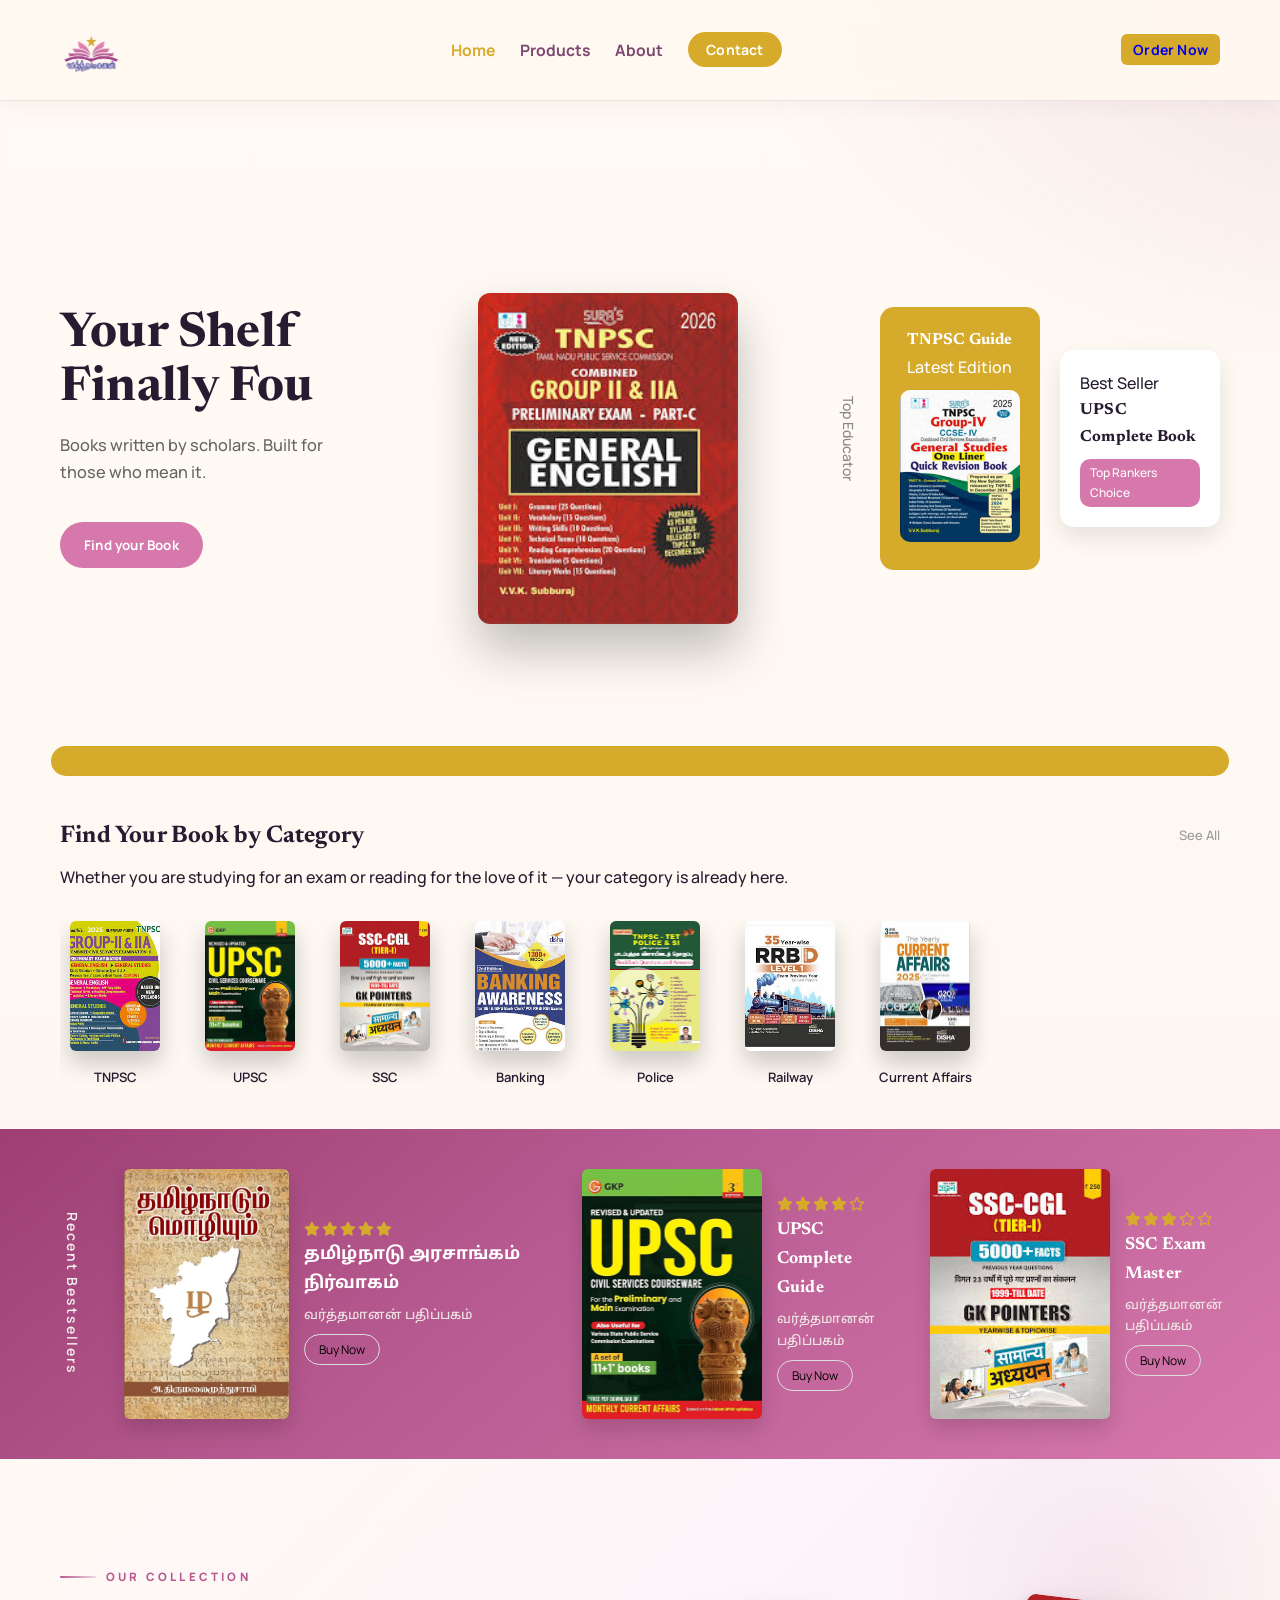
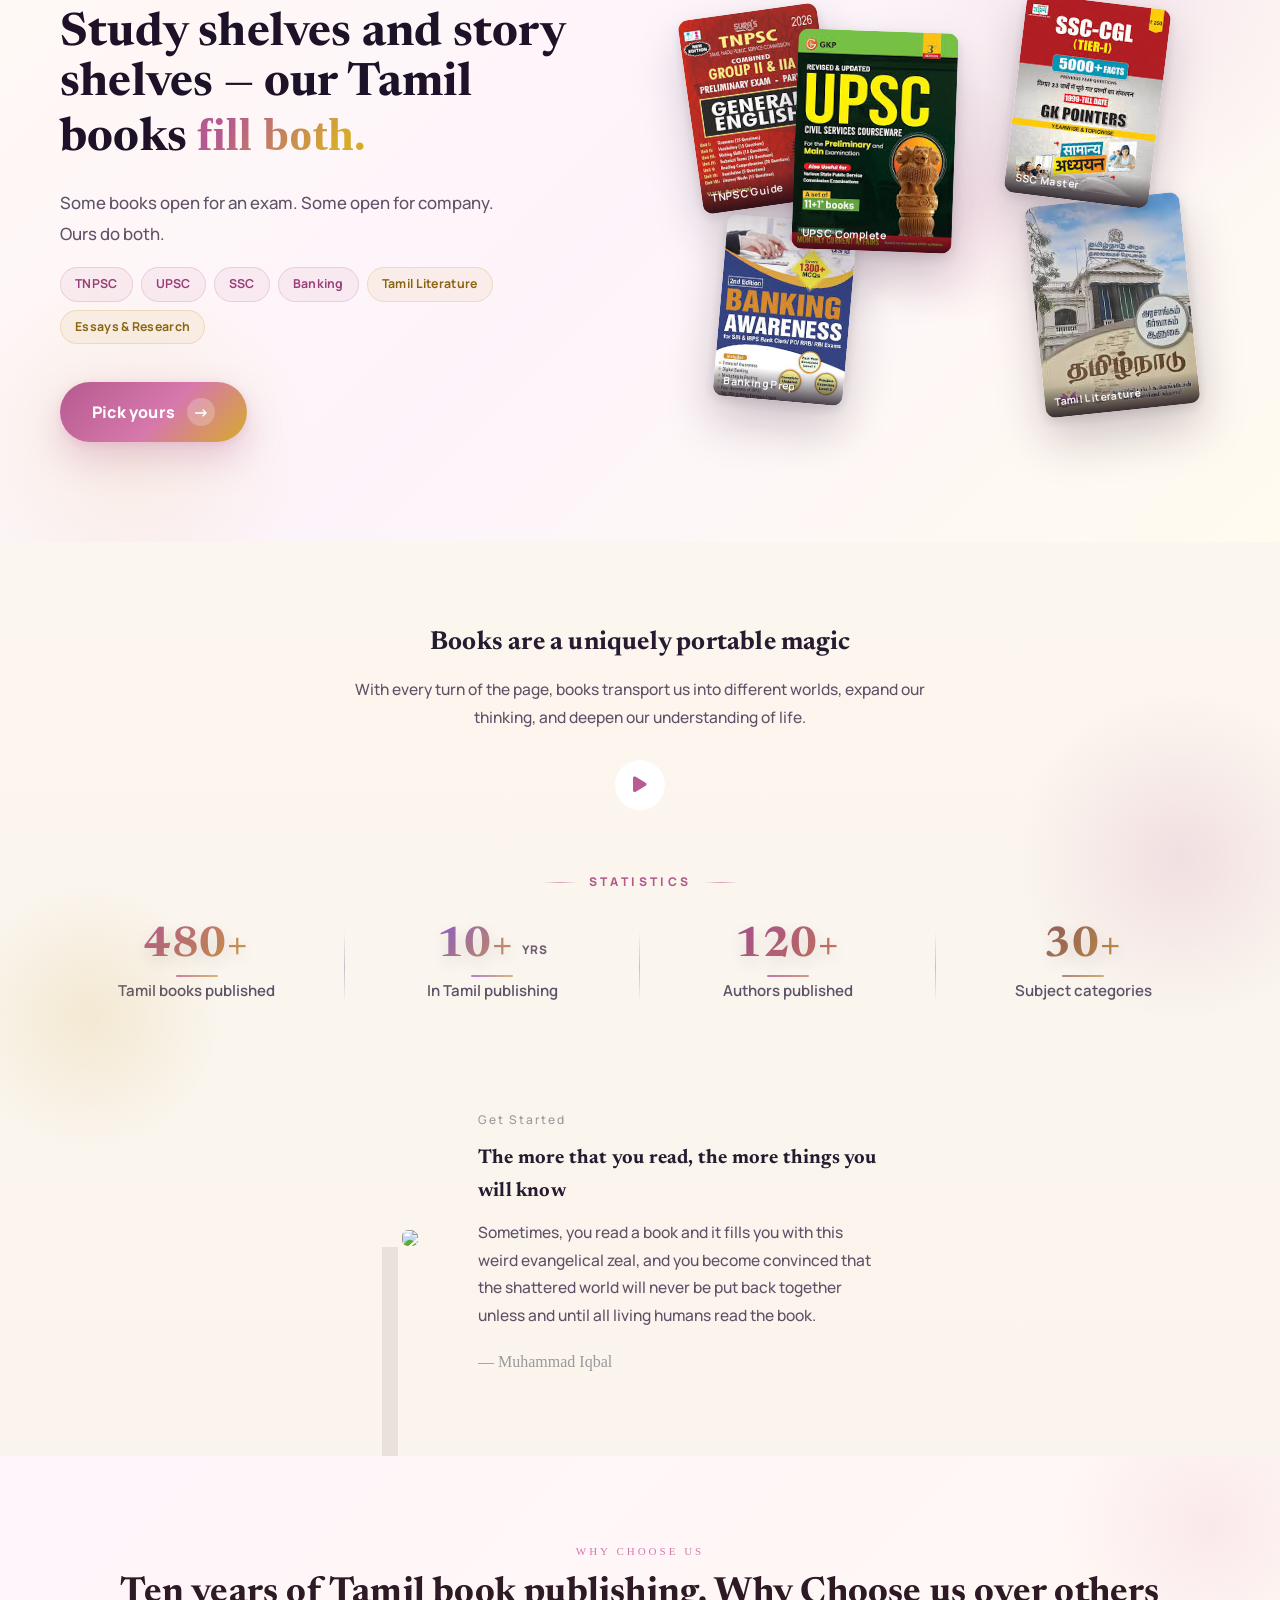
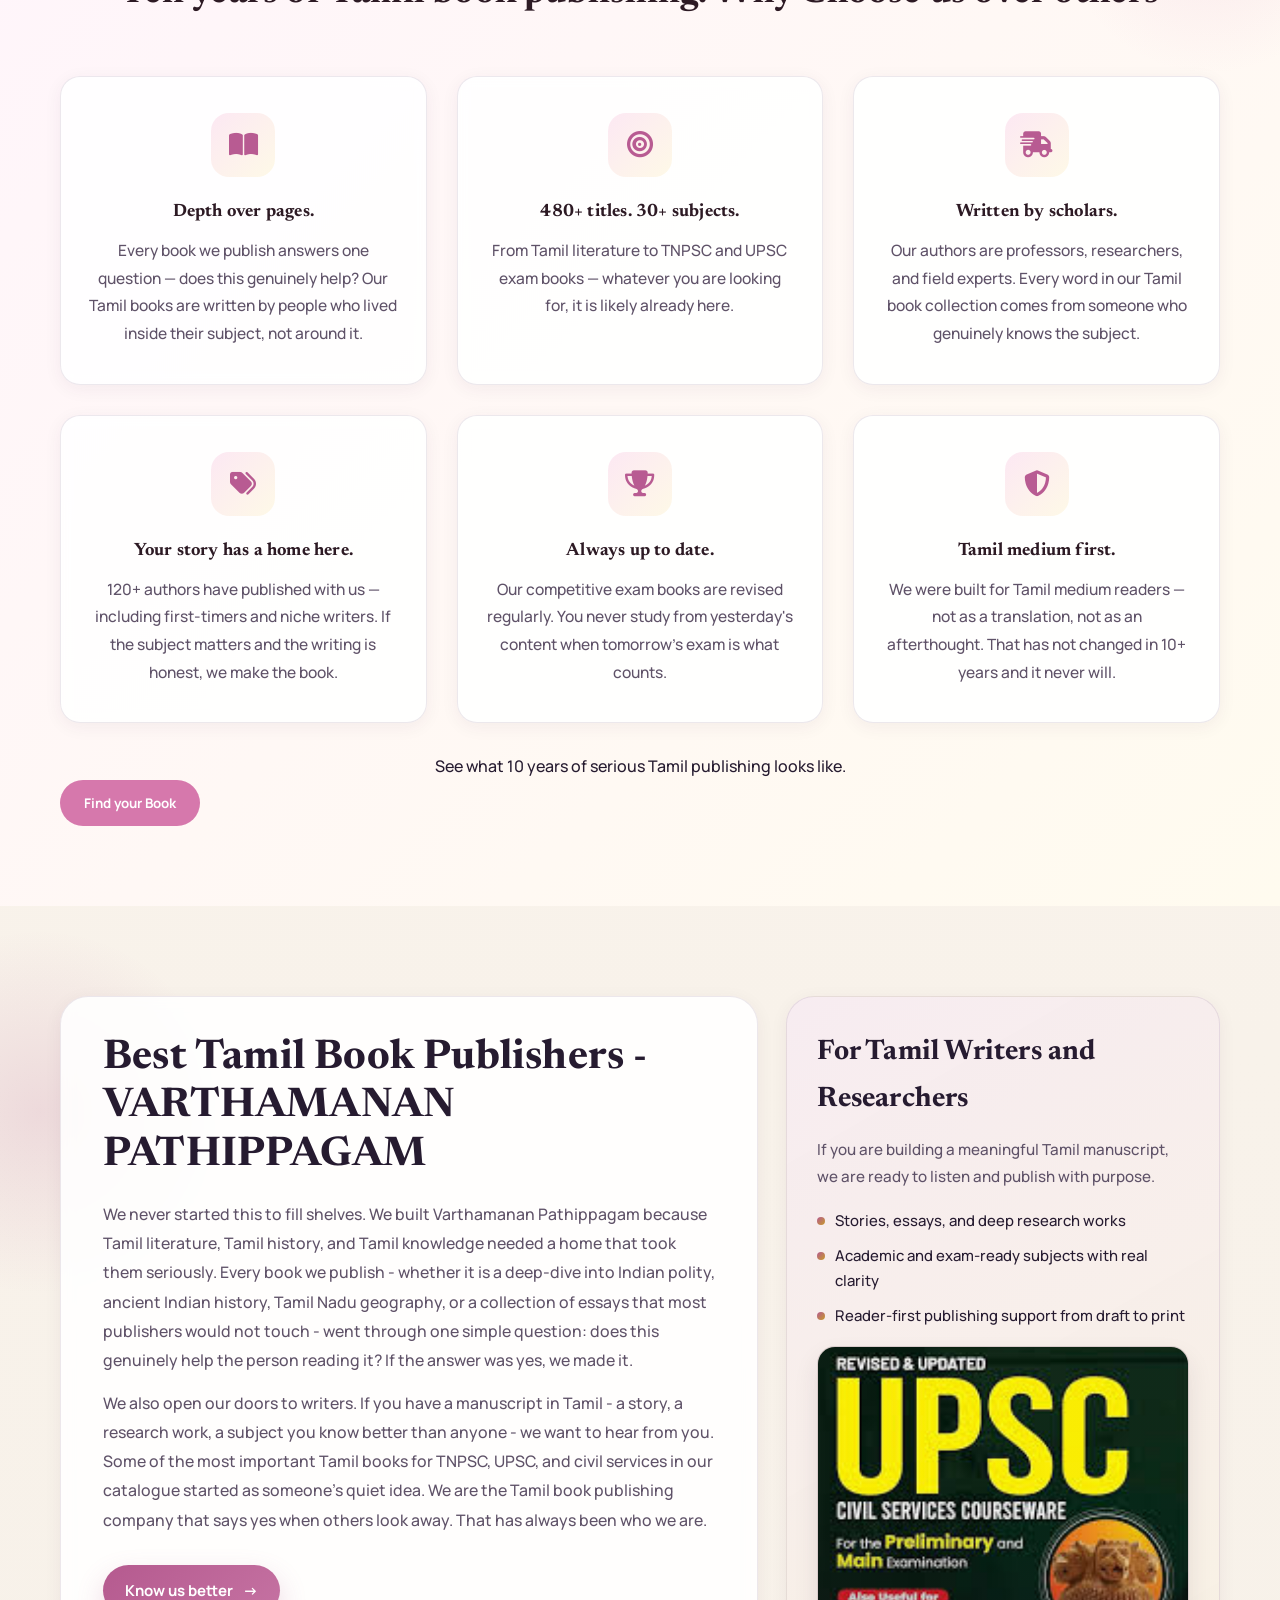
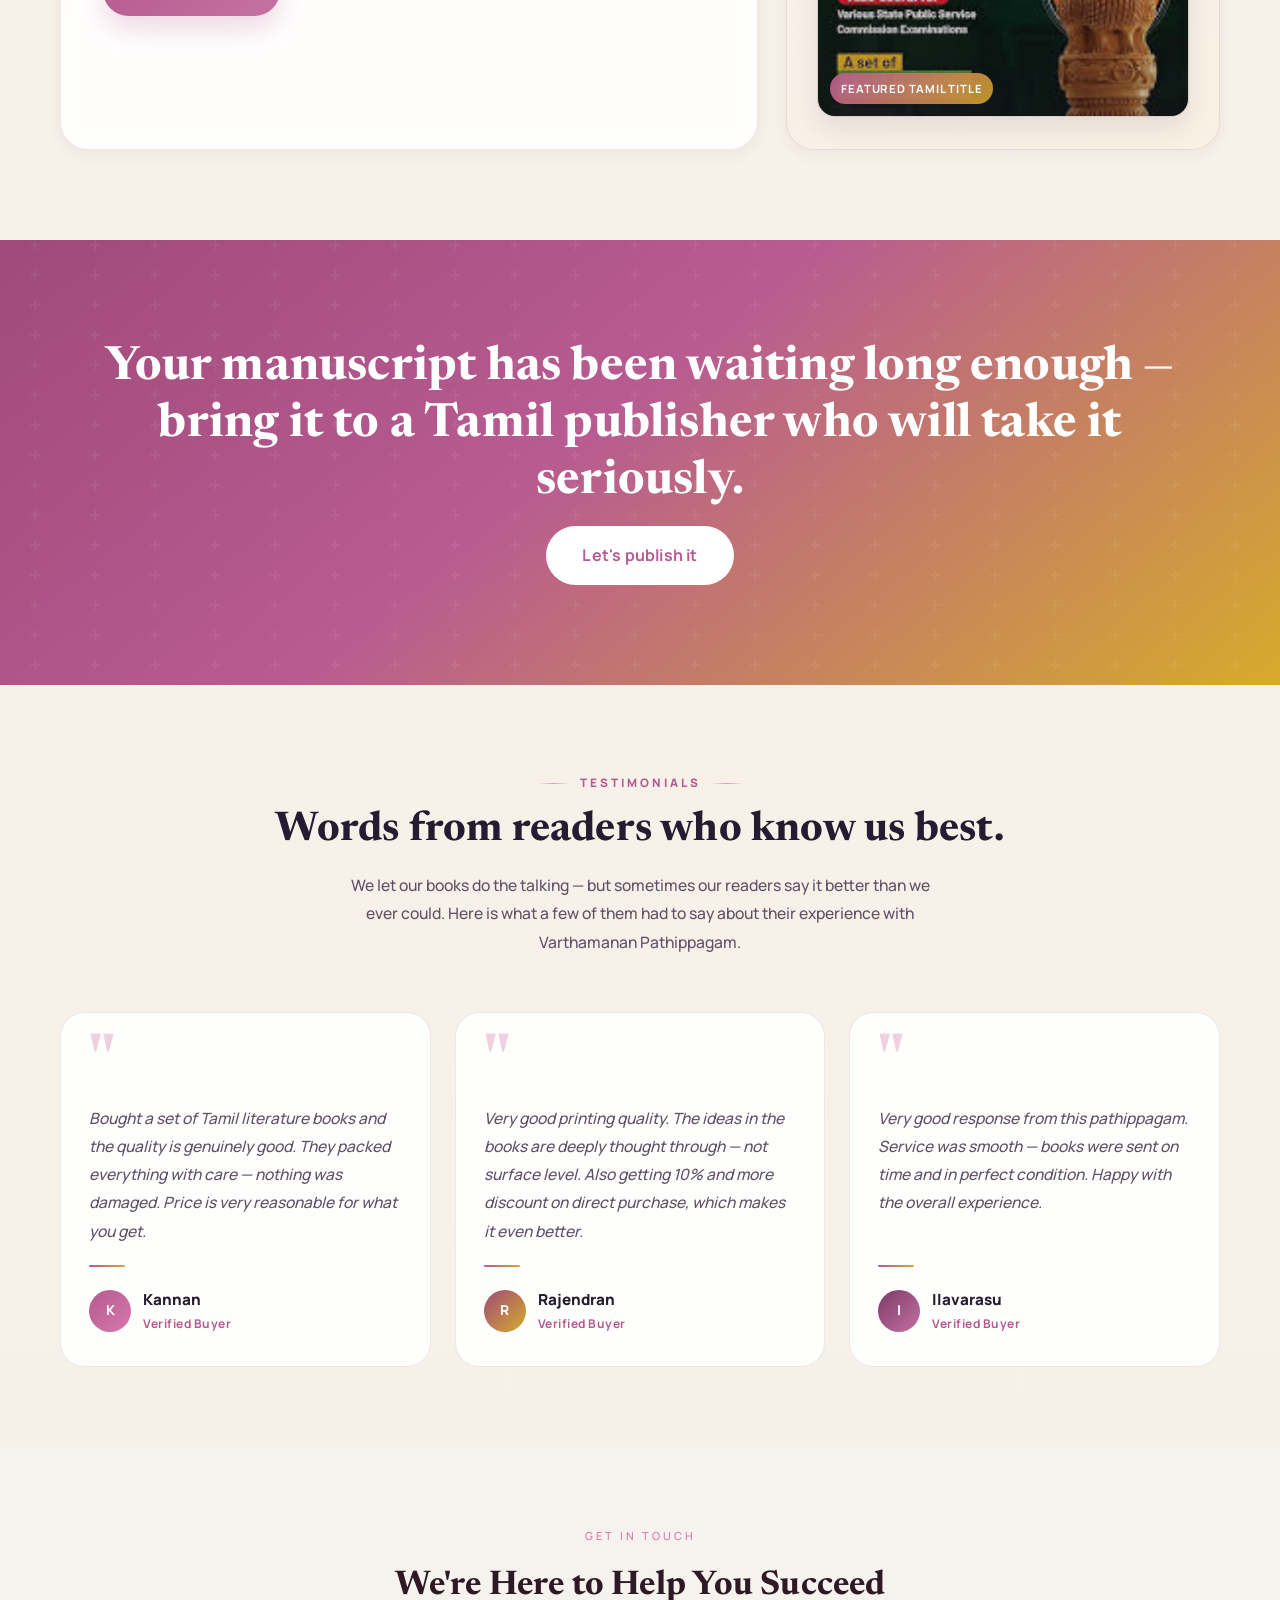
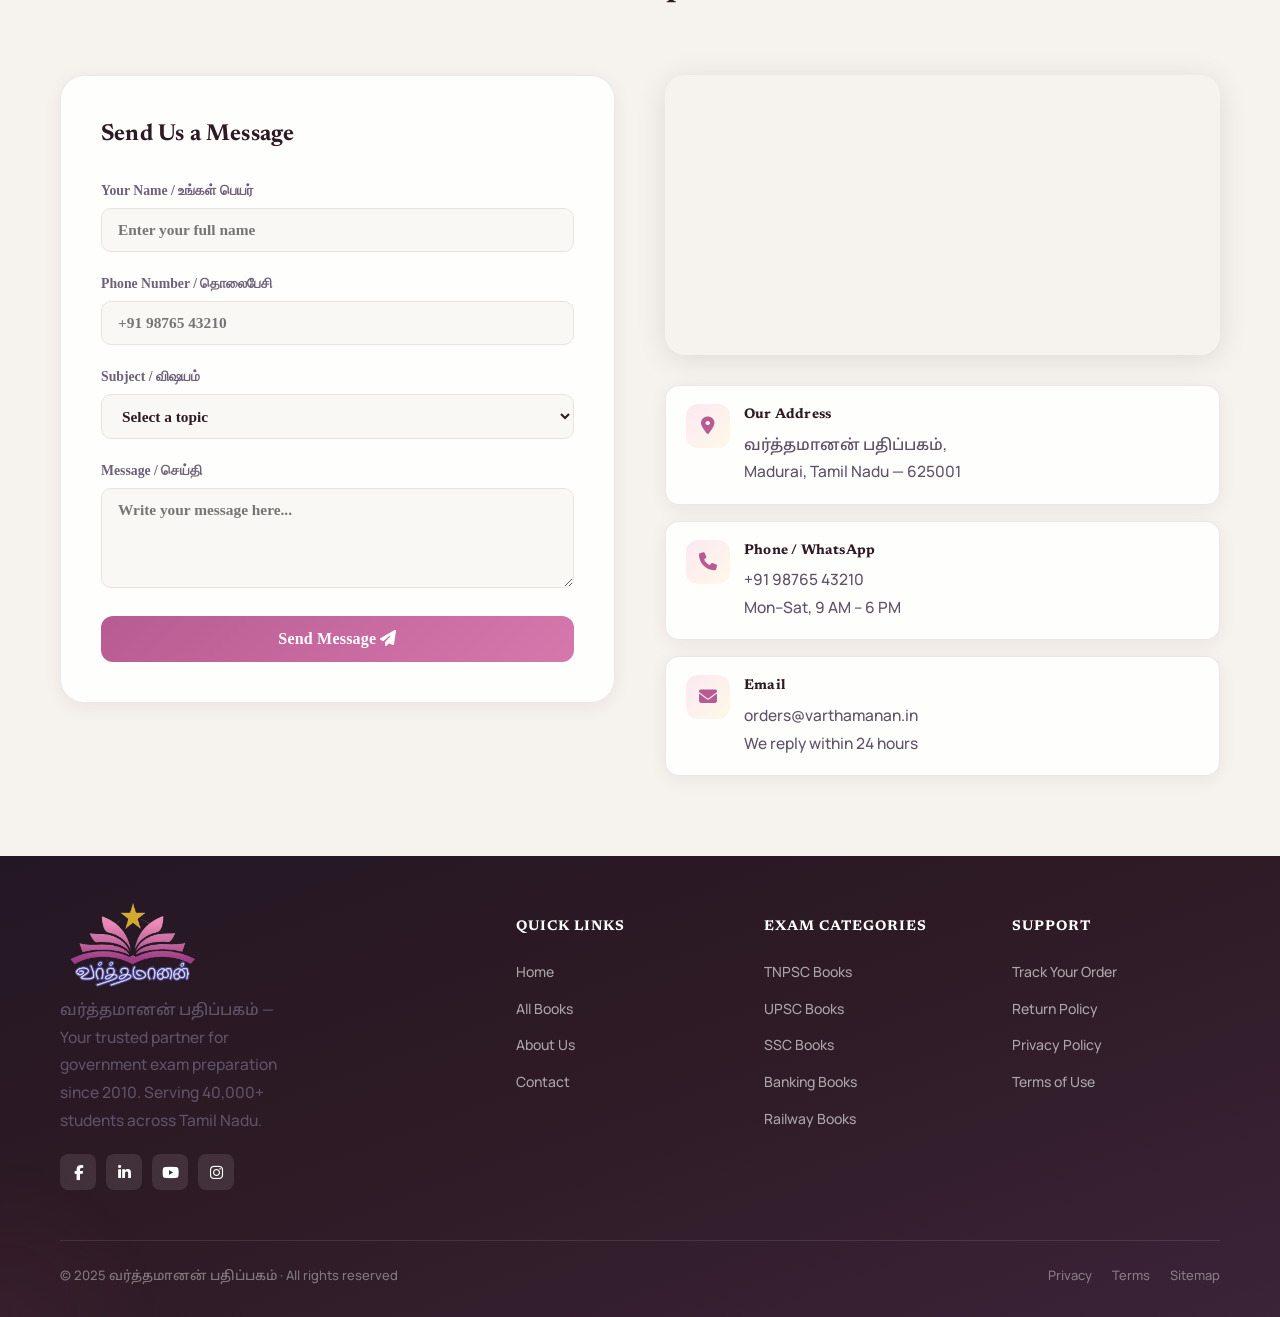
==== commit 3996bca3: "update" ====
--- a/index.html
+++ b/index.html
@@ -26,7 +26,7 @@
     <ul>
       <li><a href="index.html" class="nav-active">Home</a></li>
       <li><a href="products.html">Products</a></li>
-      <li><a href="#publisher-story-section">About</a></li>
+      <li><a href="about.html">About</a></li>
     </ul>
     <div class="nav-lang-mobile">
       <button><a href="./products.html">Order Now</a> </button>
--- a/style.css
+++ b/style.css
@@ -4,14 +4,17 @@
   margin: 0;
   padding: 0;
   box-sizing: border-box;
+  max-width: 100%;
   font-family: "Georgia", serif;
 }
 
 /* ANIMATED GRID BACKGROUND */
-body {
+html, body {
   background: #f6f2ed;
   overflow-x: hidden;
-}
+  max-width: 100%;
+}
+
 
 /* Grid Layer */
 body::before {
@@ -155,27 +158,29 @@
   /* Hamburger show */
   .hamburger { display: flex; }
 
-  /* Full screen dropdown menu */
+  @media (max-width: 768px) {
   .nav-menu {
     position: fixed;
     top: 0;
     right: -100%;
-    width: 75%;
+    width: 80%;
     max-width: 300px;
     height: 100vh;
     background: rgba(246, 242, 237, 0.98);
     backdrop-filter: blur(16px);
     flex-direction: column;
     align-items: flex-start;
-    justify-content: center;
-    gap: 10px;
-    padding: 60px 36px;
+    justify-content: flex-start;       /* top-a irundhu start */
+    padding: 80px 28px 40px;           /* top padding — hamburger below */
+    gap: 8px;
     box-shadow: -4px 0 30px rgba(184, 91, 146, 0.12);
     transition: right 0.35s cubic-bezier(0.4, 0, 0.2, 1);
     border-left: 1px solid rgba(214, 120, 172, 0.15);
-  }
-
-  /* Slide in when open */
+    overflow-y: auto;
+    overflow-x: hidden;
+    z-index: 1000;
+  }
+
   .nav-menu.open {
     right: 0;
   }
@@ -183,8 +188,10 @@
   .nav-menu ul {
     flex-direction: column;
     align-items: flex-start;
-    gap: 8px;
+    gap: 4px;
     width: 100%;
+    padding: 0;
+    list-style: none;
   }
 
   .nav-menu ul li {
@@ -192,25 +199,35 @@
   }
 
   .nav-menu ul li a {
-    font-size: 18px;
-    font-weight: 500;
+    font-size: 17px;
+    font-weight: 600;
     display: block;
-    padding: 10px 0;
+    padding: 12px 0;
     border-bottom: 1px solid rgba(214, 120, 172, 0.1);
     color: #2d1a24;
-  }
-
-  .nav-menu ul li a:hover { color: #d678ac; }
-  .nav-active { color: #d678ac !important; }
+    white-space: nowrap;              /* wrap aagaathu */
+    overflow: hidden;
+    text-overflow: ellipsis;
+  }
 
   .nav-menu > .active {
-    margin-top: 16px;
+    margin-top: 12px;
     width: 100%;
     text-align: center;
     padding: 12px;
     border-radius: 12px;
     font-size: 15px;
-  }
+    white-space: nowrap;
+    overflow: hidden;
+    text-overflow: ellipsis;
+    box-sizing: border-box;
+  }
+}
+
+  .nav-menu ul li a:hover { color: #d678ac; }
+  .nav-active { color: #d678ac !important; }
+
+  
 
   /* Lang buttons inside mobile menu */
   .nav-lang-mobile {
@@ -240,10 +257,17 @@
   .nav-overlay.show { display: block; }
 }
 
+
 /* HERO */
 .hero {
-  display: flex; align-items: center; justify-content: space-between;
-  padding: 50px 60px; position: relative;
+  display: flex;
+  align-items: center;
+  justify-content: space-between;
+  padding: 10px 40px;
+  position: relative;
+  z-index: 1;
+  gap: 20px;
+  min-height: 75vh; 
 }
 .hero-left { width: 300px; }
 .hero-left h1 { font-size: 48px; line-height: 1.1; }
@@ -286,7 +310,29 @@
   .hero { flex-direction: column; gap: 40px; text-align: center; }
   .hero-right { flex-direction: column; }
 }
-
+@media (max-width: 768px) {
+  .hero {
+    overflow: hidden;
+  }
+
+  .hero-left h1 {
+    white-space: normal !important;
+    overflow: visible !important;
+    word-break: break-word;
+    width: 100%;
+    max-width: 100%;
+  }
+
+  .booklist-wrapper {
+    overflow-x: hidden;
+  }
+
+  .booklist-item img {
+    width: 100%;
+    max-width: 100%;
+    height: 180px;
+  }
+}
 /* BOOKLIST SECTION */
 .booklist-section { background-color: #b85b92; padding: 40px 60px; color: #fff; }
 .booklist-container { display: flex; align-items: center; gap: 40px; }
@@ -305,6 +351,16 @@
   .booklist-container { flex-direction: column; }
   .booklist-label { writing-mode: horizontal-tb; transform: none; }
   .booklist-wrapper { flex-direction: column; gap: 25px; }
+}
+@media (max-width: 768px) {
+  .hero {
+    flex-direction: column;
+    align-items: center;
+    text-align: center;
+    padding: 30px 20px 50px;
+    gap: 24px;
+    min-height: 100svh; 
+  }
 }
 
 /* BROWSE CATEGORIES */
@@ -4018,6 +4074,14 @@
   will-change: transform;
 }
 
+.lang button a{
+  text-decoration: none;
+}
+.nav-lang-mobile button a {
+  text-decoration: none;
+  color: white;
+}
+
 
 /* ── REDUCE MOTION ── */
 @media (prefers-reduced-motion: reduce) {
